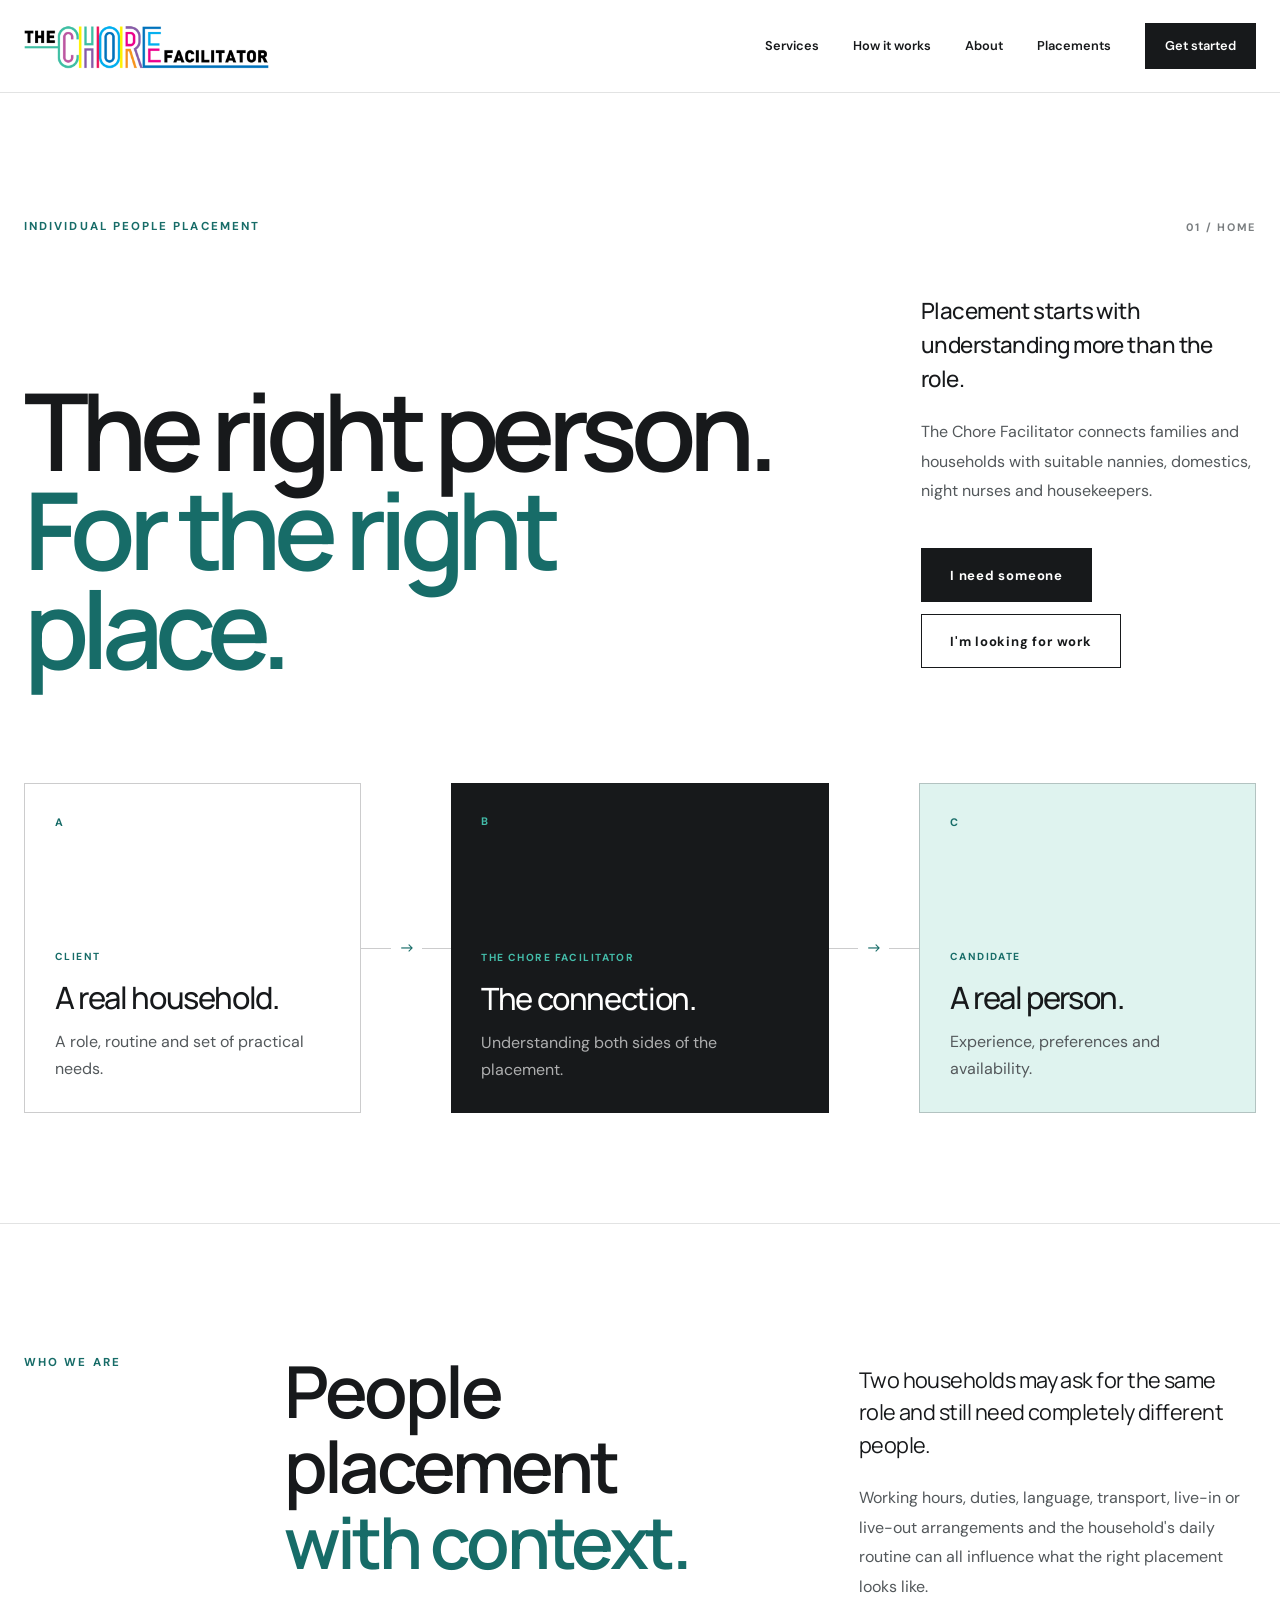
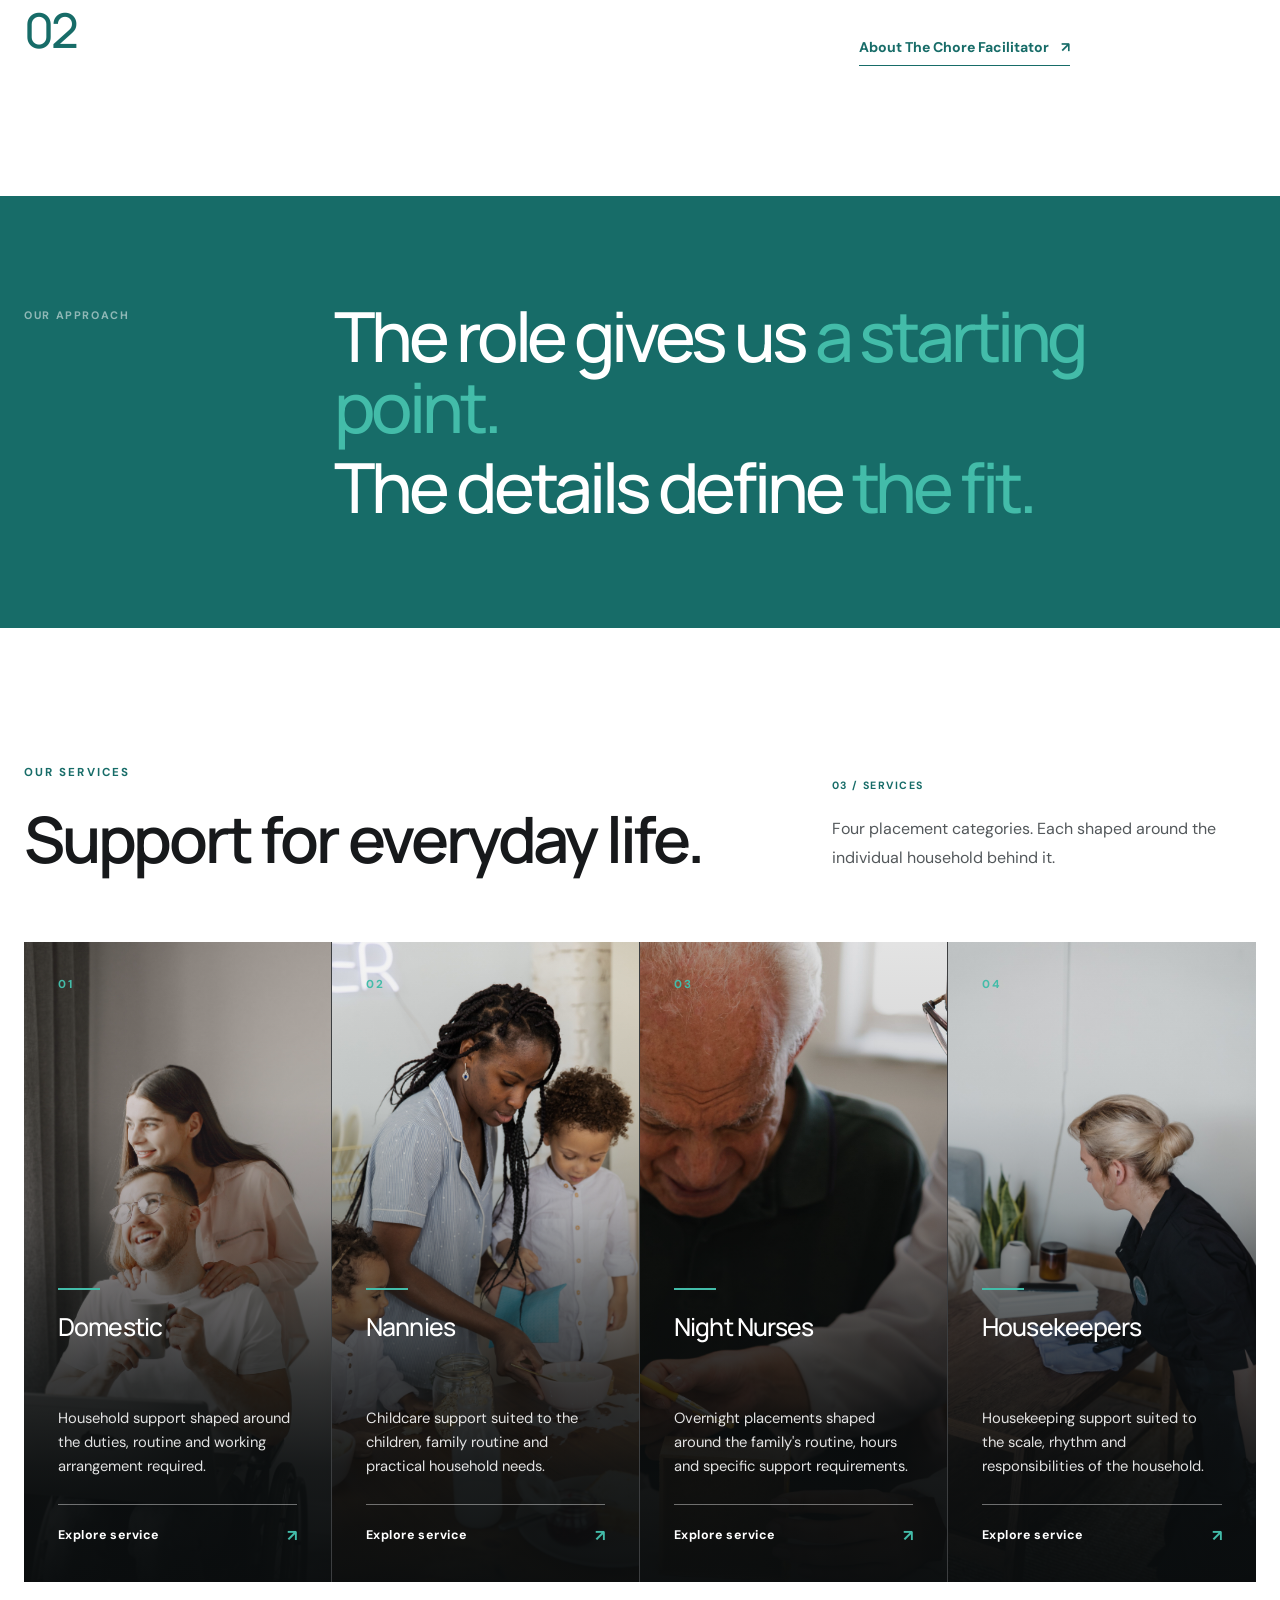
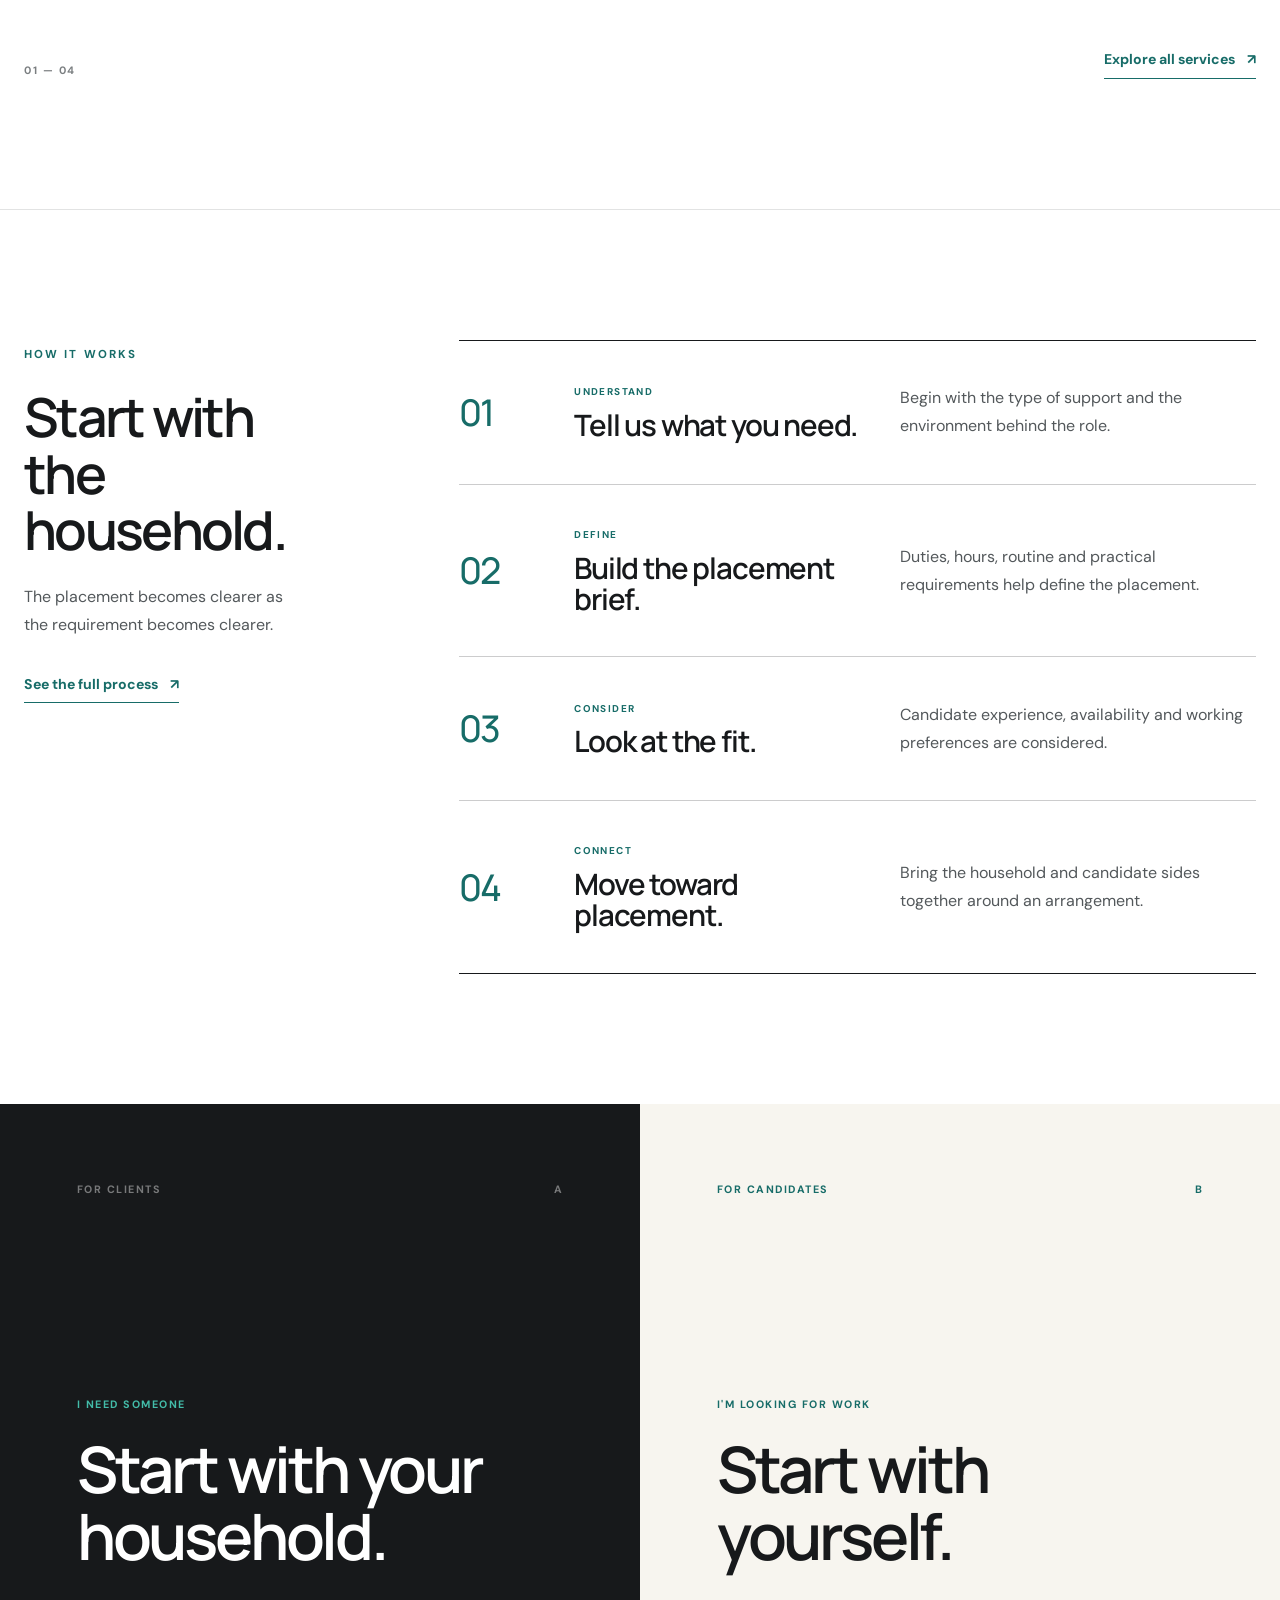
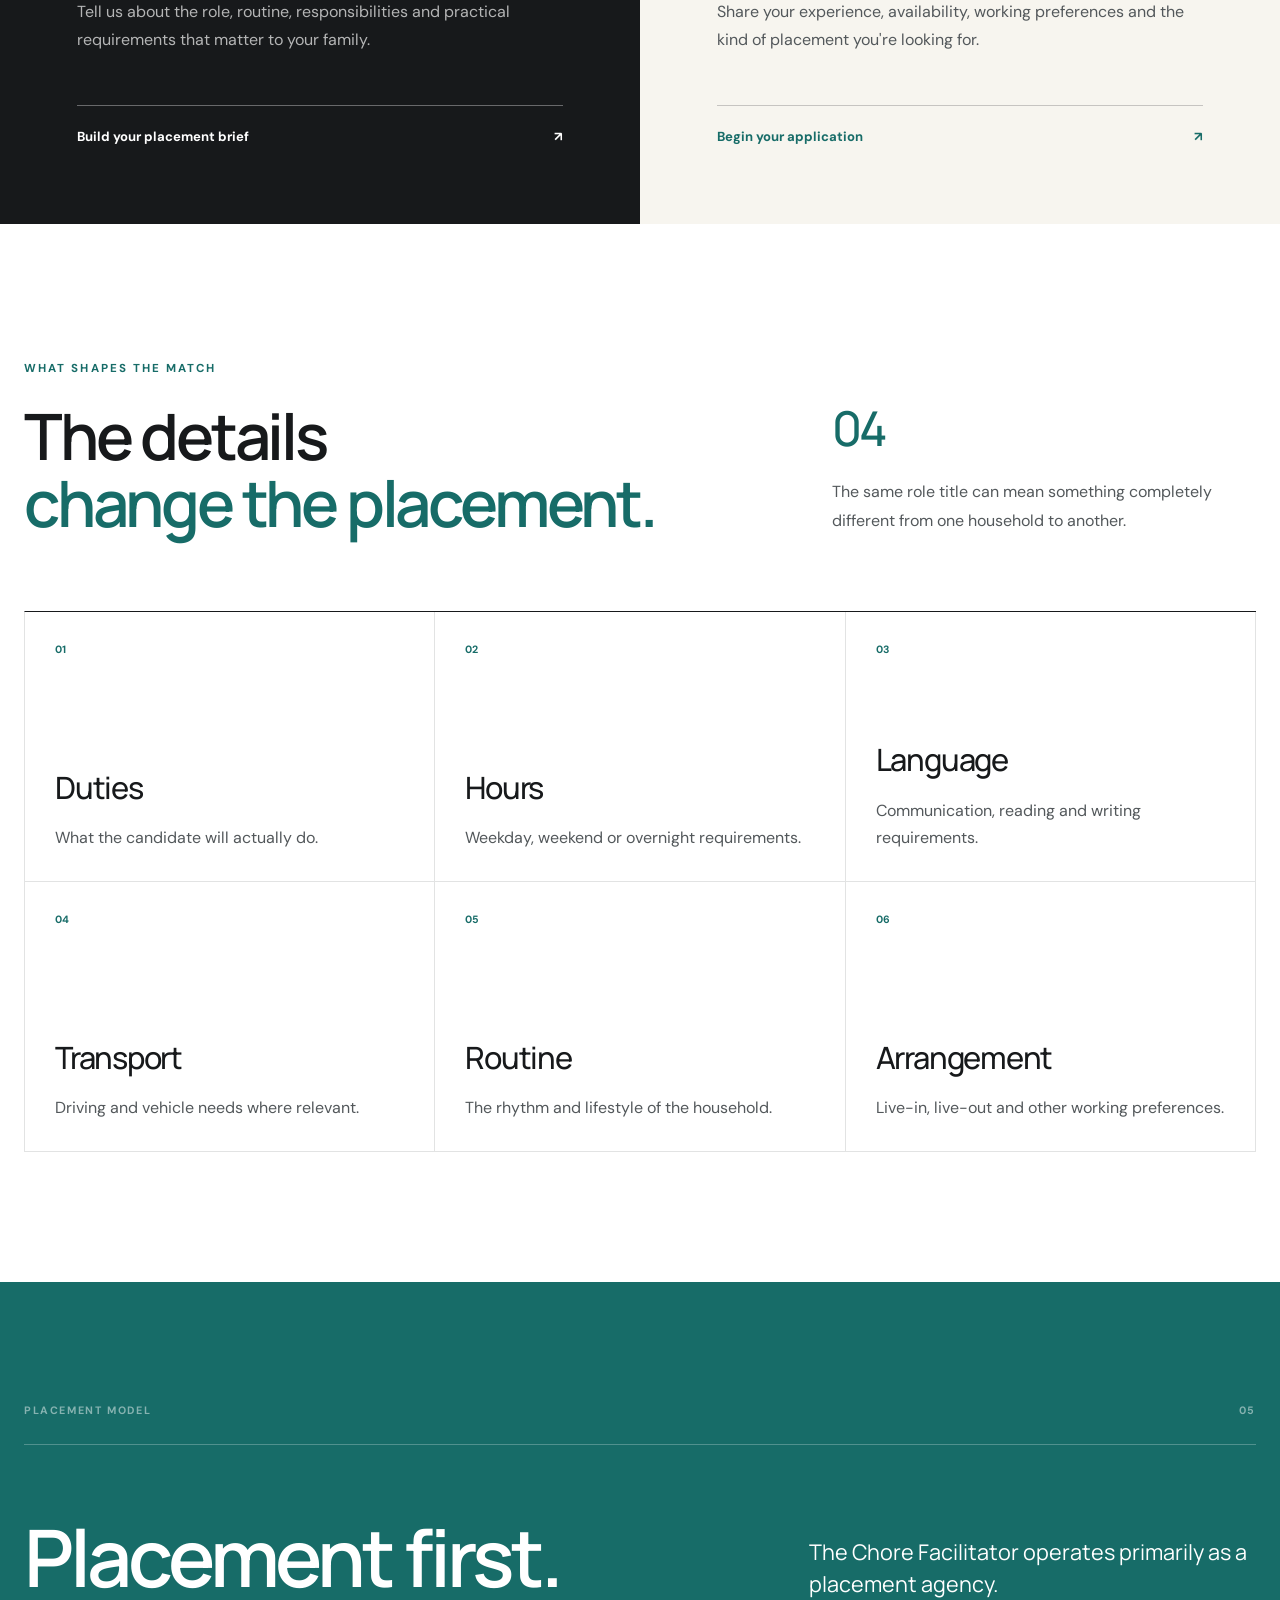
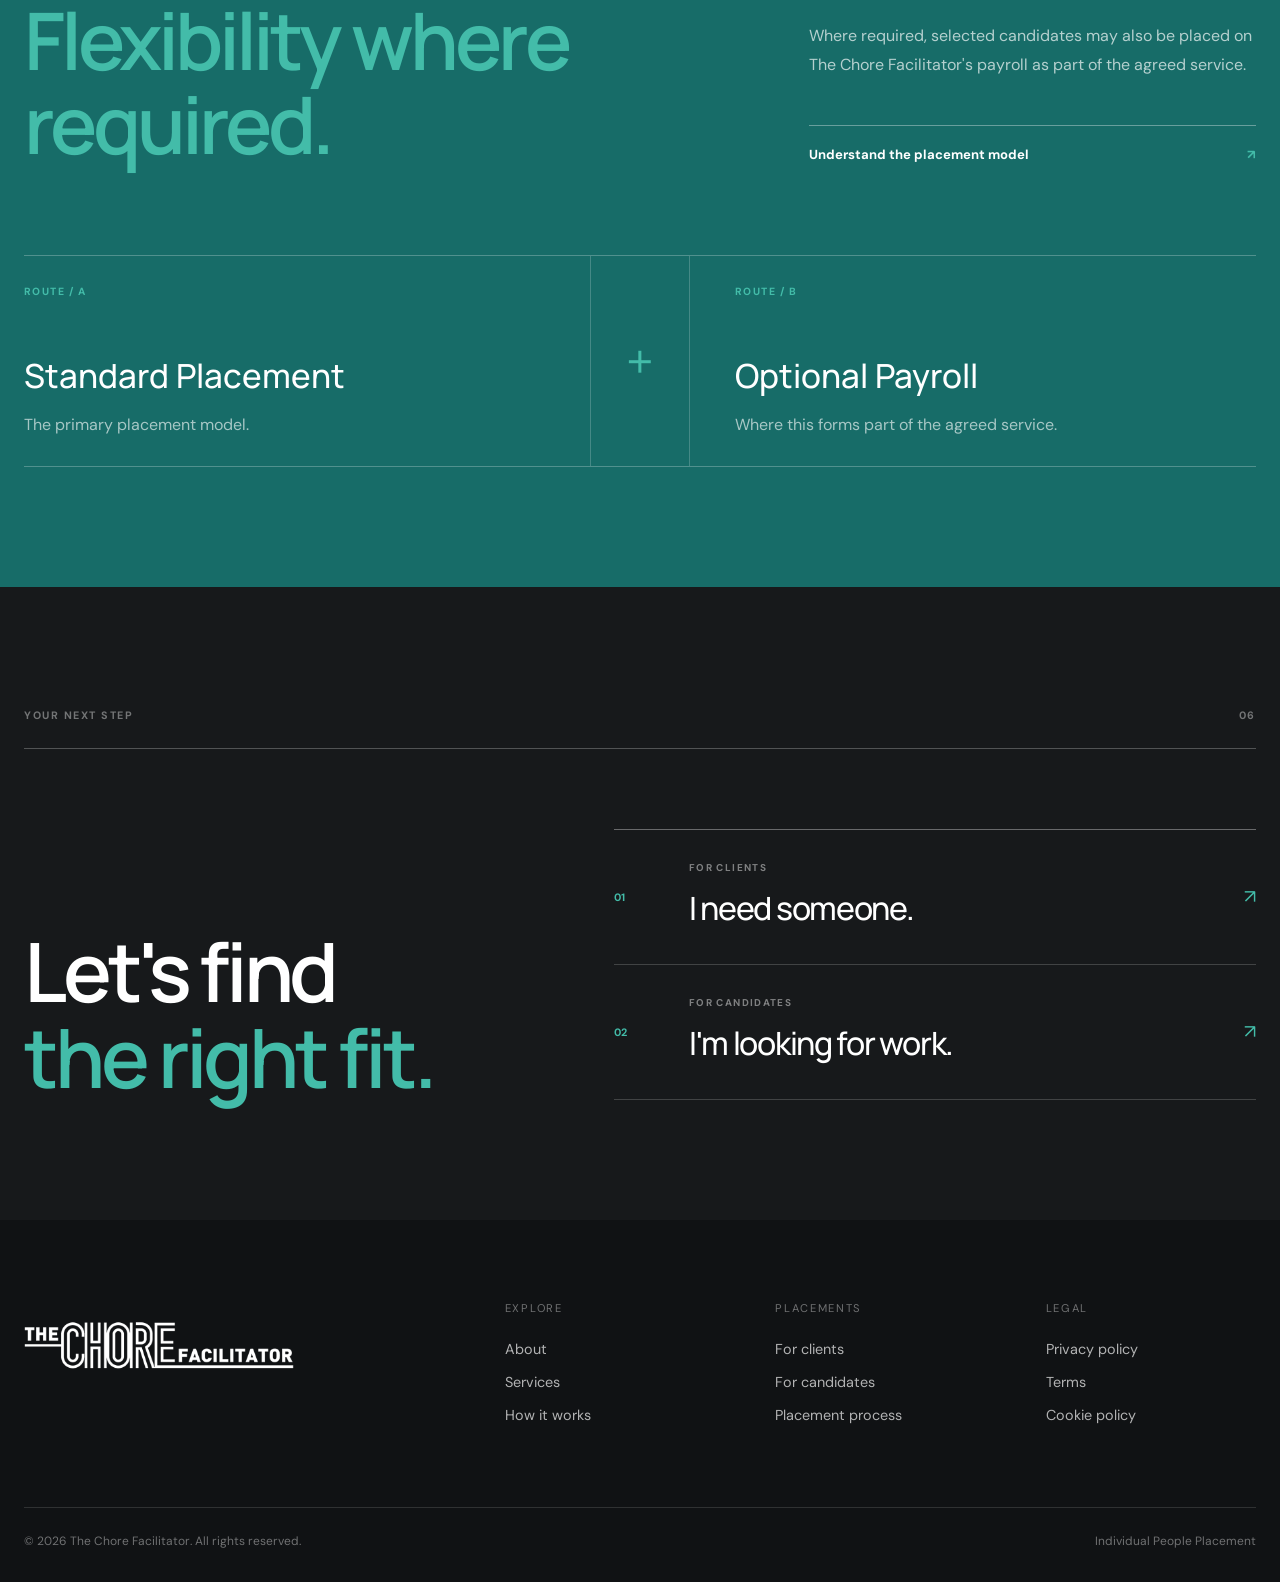
==== index.html @ bb9a898b "Checkpoint: The Chore Facilitator first design draft" ====
<!DOCTYPE html>
<html lang="en">

<head>

    <meta charset="UTF-8">

    <meta
        name="viewport"
        content="width=device-width, initial-scale=1.0"
    >

    <meta
        name="description"
        content="The Chore Facilitator connects families and households with suitable nannies, domestics, night nurses and housekeepers."
    >

    <meta
        name="theme-color"
        content="#ffffff"
    >

    <title> The Chore Facilitator | Individual People Placement </title>


    <!-- GLOBAL WEBSITE CSS -->
    <link
        rel="stylesheet"
        href="style.css"
    >


    <!-- HOMEPAGE CSS -->
    <link
        rel="stylesheet"
        href="index.css"
    >

</head>


<body class="index-page">


    <!-- =========================================================
         ACCESSIBILITY
    ========================================================== -->

    <a
        href="#main-content"
        class="skip-link"
    >
        Skip to main content
    </a>



    <!-- =========================================================
         HEADER
    ========================================================== -->

    <header class="site-header">

        <div class="container nav-wrap">


            <a
                href="index.html"
                class="brand"
                aria-label="The Chore Facilitator home"
            >

                <img
                    src="images/chore-logo.png"
                    alt="The Chore Facilitator"
                >

            </a>



            <button
                class="menu-toggle"
                id="menuToggle"
                aria-label="Open navigation"
                aria-expanded="false"
                aria-controls="mainNav"
            >

                <span></span>
                <span></span>

            </button>



            <nav
                class="main-nav"
                id="mainNav"
                aria-label="Main navigation"
            >

                <a href="services.html">
                    Services
                </a>

                <a href="how-it-works.html">
                    How it works
                </a>

                <a href="about.html">
                    About
                </a>

                <a href="placements.html">
                    Placements
                </a>

                <a
                    href="contact.html"
                    class="nav-cta"
                >
                    Get started
                </a>

            </nav>


        </div>

    </header>



    <!-- =========================================================
         MAIN
    ========================================================== -->

    <main id="main-content">



        <!-- =====================================================
             HERO
        ====================================================== -->

        <section class="home-hero">

            <div class="container">


                <!-- META -->

                <div class="home-hero-meta">

                    <span class="section-label">
                        INDIVIDUAL PEOPLE PLACEMENT
                    </span>

                    <span class="home-hero-index">
                        01 / HOME
                    </span>

                </div>



                <!-- MAIN HERO -->

                <div class="home-hero-grid">


                    <div class="home-hero-heading">

                        <h1>

                            The right person.

                            <span>
                                For the right place.
                            </span>

                        </h1>

                    </div>



                    <div class="home-hero-copy">

                        <p class="home-hero-lead">

                            Placement starts with understanding
                            more than the role.

                        </p>


                        <p>

                            The Chore Facilitator connects families
                            and households with suitable nannies,
                            domestics, night nurses and housekeepers.

                        </p>



                        <div class="home-hero-actions">


                            <a
                                href="for-clients.html"
                                class="btn btn-primary"
                            >
                                I need someone
                            </a>


                            <a
                                href="apply.html"
                                class="btn btn-secondary"
                            >
                                I'm looking for work
                            </a>


                        </div>


                    </div>


                </div>



                <!-- =================================================
                     HERO PLACEMENT MAP
                ================================================== -->

                <div class="home-model">


                    <!-- CLIENT -->

                    <div class="home-model-side">

                        <span class="home-model-letter">
                            A
                        </span>


                        <div>

                            <span class="home-model-label">
                                CLIENT
                            </span>

                            <strong>
                                A real household.
                            </strong>

                            <p>
                                A role, routine and set of practical needs.
                            </p>

                        </div>

                    </div>



                    <!-- CONNECTOR -->

                    <div
                        class="home-model-connector"
                        aria-hidden="true"
                    >

                        <span></span>

                        <strong>
                            →
                        </strong>

                        <span></span>

                    </div>



                    <!-- CHORE -->

                    <div class="home-model-center">

                        <span class="home-model-letter">
                            B
                        </span>


                        <div>

                            <span class="home-model-label">
                                THE CHORE FACILITATOR
                            </span>

                            <strong>
                                The connection.
                            </strong>

                            <p>
                                Understanding both sides of the placement.
                            </p>

                        </div>

                    </div>



                    <!-- CONNECTOR -->

                    <div
                        class="home-model-connector"
                        aria-hidden="true"
                    >

                        <span></span>

                        <strong>
                            →
                        </strong>

                        <span></span>

                    </div>



                    <!-- CANDIDATE -->

                    <div class="home-model-side home-model-candidate">

                        <span class="home-model-letter">
                            C
                        </span>


                        <div>

                            <span class="home-model-label">
                                CANDIDATE
                            </span>

                            <strong>
                                A real person.
                            </strong>

                            <p>
                                Experience, preferences and availability.
                            </p>

                        </div>

                    </div>


                </div>


            </div>

        </section>



        <!-- =====================================================
             INTRO
        ====================================================== -->

        <section class="home-intro">

            <div class="container home-intro-grid">


                <div class="home-intro-label">

                    <span class="section-label">
                        WHO WE ARE
                    </span>

                    <span class="home-section-number">
                        02
                    </span>

                </div>



                <div class="home-intro-heading">

                    <h2>

                        People placement

                        <span>
                            with context.
                        </span>

                    </h2>

                </div>



                <div class="home-intro-copy">

                    <p class="home-intro-lead">

                        Two households may ask for the same role
                        and still need completely different people.

                    </p>


                    <p>

                        Working hours, duties, language, transport,
                        live-in or live-out arrangements and the
                        household's daily routine can all influence
                        what the right placement looks like.

                    </p>


                    <a
                        href="about.html"
                        class="text-link"
                    >

                        About The Chore Facilitator

                        <span>↗</span>

                    </a>

                </div>


            </div>

        </section>



        <!-- =====================================================
             EDITORIAL STATEMENT
        ====================================================== -->

        <section class="home-statement">

            <div class="container home-statement-grid">


                <div>

                    <span>
                        OUR APPROACH
                    </span>

                </div>



                <div>

                    <p>

                        The role gives us

                        <span>
                            a starting point.
                        </span>

                    </p>


                    <p>

                        The details define

                        <span>
                            the fit.
                        </span>

                    </p>

                </div>


            </div>

        </section>



        <!-- =====================================================
             SERVICES
        ====================================================== -->

        <section class="home-services">

            <div class="container">


                <div class="home-section-head">


                    <div>

                        <span class="section-label">
                            OUR SERVICES
                        </span>


                        <h2>
                            Support for everyday life.
                        </h2>

                    </div>



                    <div class="home-section-head-copy">

                        <span>
                            03 / SERVICES
                        </span>


                        <p>

                            Four placement categories.
                            Each shaped around the individual
                            household behind it.

                        </p>

                    </div>


                </div>



                <!-- =================================================
                     SERVICE GRID
                ================================================== -->

                <div class="image-service-grid">



                    <!-- =============================================
                         DOMESTIC
                    ============================================== -->

                    <article class="image-service-card">


                        <img
                            src="images/domestic-support.jpg"
                            alt="Domestic placement"
                            loading="lazy"
                        >


                        <div class="image-service-overlay"></div>



                        <div class="image-service-content">


                            <span class="image-service-number">
                                01
                            </span>



                            <div class="image-service-bottom">


                                <h3>
                                    Domestic
                                </h3>


                                <p>

                                    Household support shaped around
                                    the duties, routine and working
                                    arrangement required.

                                </p>


                                <a href="services.html#domestic">

                                    Explore service

                                    <span>↗</span>

                                </a>


                            </div>


                        </div>


                    </article>



                    <!-- =============================================
                         NANNIES
                    ============================================== -->

                    <article class="image-service-card">


                        <img
                            src="images/pexels-ekaterina-bolovtsova-4867905.jpg"
                            alt="Nanny placement"
                            loading="lazy"
                        >


                        <div class="image-service-overlay"></div>



                        <div class="image-service-content">


                            <span class="image-service-number">
                                02
                            </span>



                            <div class="image-service-bottom">


                                <h3>
                                    Nannies
                                </h3>


                                <p>

                                    Childcare support suited to the
                                    children, family routine and
                                    practical household needs.

                                </p>


                                <a href="services.html#nannies">

                                    Explore service

                                    <span>↗</span>

                                </a>


                            </div>


                        </div>


                    </article>



                    <!-- =============================================
                         NIGHT NURSES
                    ============================================== -->

                    <article class="image-service-card">


                        <!--
                            TEMPORARY IMAGE.
                            Replace during final imagery pass.
                        -->

                        <img
                            src="images/caregivers.jpg"
                            alt="Temporary imagery for night nurse placement"
                            loading="lazy"
                        >


                        <div class="image-service-overlay"></div>



                        <div class="image-service-content">


                            <span class="image-service-number">
                                03
                            </span>



                            <div class="image-service-bottom">


                                <h3>
                                    Night Nurses
                                </h3>


                                <p>

                                    Overnight placements shaped around
                                    the family's routine, hours and
                                    specific support requirements.

                                </p>


                                <a href="services.html#night-nurses">

                                    Explore service

                                    <span>↗</span>

                                </a>


                            </div>


                        </div>


                    </article>



                    <!-- =============================================
                         HOUSEKEEPERS
                    ============================================== -->

                    <article class="image-service-card">


                        <img
                            src="images/housekeeping.jpg"
                            alt="Housekeeper placement"
                            loading="lazy"
                        >


                        <div class="image-service-overlay"></div>



                        <div class="image-service-content">


                            <span class="image-service-number">
                                04
                            </span>



                            <div class="image-service-bottom">


                                <h3>
                                    Housekeepers
                                </h3>


                                <p>

                                    Housekeeping support suited to
                                    the scale, rhythm and responsibilities
                                    of the household.

                                </p>


                                <a href="services.html#housekeepers">

                                    Explore service

                                    <span>↗</span>

                                </a>


                            </div>


                        </div>


                    </article>


                </div>



                <div class="home-services-footer">

                    <span>
                        01 — 04
                    </span>


                    <a
                        href="services.html"
                        class="text-link"
                    >

                        Explore all services

                        <span>↗</span>

                    </a>

                </div>


            </div>

        </section>



        <!-- =====================================================
             HOW IT WORKS
        ====================================================== -->

        <section class="home-process">

            <div class="container home-process-layout">


                <!-- LEFT RAIL -->

                <aside class="home-process-rail">


                    <span class="section-label">
                        HOW IT WORKS
                    </span>


                    <h2>
                        Start with the household.
                    </h2>


                    <p>

                        The placement becomes clearer
                        as the requirement becomes clearer.

                    </p>


                    <a
                        href="how-it-works.html"
                        class="text-link"
                    >

                        See the full process

                        <span>↗</span>

                    </a>


                </aside>



                <!-- STEPS -->

                <div class="home-process-list">


                    <!-- 01 -->

                    <article class="home-process-row">

                        <span class="home-process-number">
                            01
                        </span>


                        <div>

                            <span class="home-process-kicker">
                                UNDERSTAND
                            </span>


                            <h3>
                                Tell us what you need.
                            </h3>

                        </div>


                        <p>

                            Begin with the type of support
                            and the environment behind the role.

                        </p>

                    </article>



                    <!-- 02 -->

                    <article class="home-process-row">

                        <span class="home-process-number">
                            02
                        </span>


                        <div>

                            <span class="home-process-kicker">
                                DEFINE
                            </span>


                            <h3>
                                Build the placement brief.
                            </h3>

                        </div>


                        <p>

                            Duties, hours, routine and practical
                            requirements help define the placement.

                        </p>

                    </article>



                    <!-- 03 -->

                    <article class="home-process-row">

                        <span class="home-process-number">
                            03
                        </span>


                        <div>

                            <span class="home-process-kicker">
                                CONSIDER
                            </span>


                            <h3>
                                Look at the fit.
                            </h3>

                        </div>


                        <p>

                            Candidate experience, availability
                            and working preferences are considered.

                        </p>

                    </article>



                    <!-- 04 -->

                    <article class="home-process-row home-process-row-final">

                        <span class="home-process-number">
                            04
                        </span>


                        <div>

                            <span class="home-process-kicker">
                                CONNECT
                            </span>


                            <h3>
                                Move toward placement.
                            </h3>

                        </div>


                        <p>

                            Bring the household and candidate
                            sides together around an arrangement.

                        </p>

                    </article>


                </div>


            </div>

        </section>



        <!-- =====================================================
             CLIENT / CANDIDATE
        ====================================================== -->

        <section class="home-pathways">


            <!-- CLIENT -->

            <article class="home-pathway home-pathway-client">


                <div class="home-pathway-top">

                    <span>
                        FOR CLIENTS
                    </span>

                    <span>
                        A
                    </span>

                </div>



                <div class="home-pathway-content">

                    <p class="home-pathway-kicker">
                        I NEED SOMEONE
                    </p>


                    <h2>
                        Start with your household.
                    </h2>


                    <p>

                        Tell us about the role, routine,
                        responsibilities and practical requirements
                        that matter to your family.

                    </p>


                    <a href="for-clients.html">

                        Build your placement brief

                        <span>↗</span>

                    </a>

                </div>


            </article>



            <!-- CANDIDATE -->

            <article class="home-pathway home-pathway-candidate">


                <div class="home-pathway-top">

                    <span>
                        FOR CANDIDATES
                    </span>

                    <span>
                        B
                    </span>

                </div>



                <div class="home-pathway-content">

                    <p class="home-pathway-kicker">
                        I'M LOOKING FOR WORK
                    </p>


                    <h2>
                        Start with yourself.
                    </h2>


                    <p>

                        Share your experience, availability,
                        working preferences and the kind of
                        placement you're looking for.

                    </p>


                    <a href="apply.html">

                        Begin your application

                        <span>↗</span>

                    </a>

                </div>


            </article>


        </section>



        <!-- =====================================================
             MATCHING FACTORS
        ====================================================== -->

        <section class="home-factors">

            <div class="container">


                <div class="home-factors-head">


                    <div>

                        <span class="section-label">
                            WHAT SHAPES THE MATCH
                        </span>


                        <h2>

                            The details

                            <span>
                                change the placement.
                            </span>

                        </h2>

                    </div>



                    <div>

                        <span class="home-section-number">
                            04
                        </span>


                        <p>

                            The same role title can mean
                            something completely different
                            from one household to another.

                        </p>

                    </div>


                </div>



                <div class="home-factor-grid">


                    <article>

                        <span>
                            01
                        </span>

                        <strong>
                            Duties
                        </strong>

                        <p>
                            What the candidate will actually do.
                        </p>

                    </article>



                    <article>

                        <span>
                            02
                        </span>

                        <strong>
                            Hours
                        </strong>

                        <p>
                            Weekday, weekend or overnight requirements.
                        </p>

                    </article>



                    <article>

                        <span>
                            03
                        </span>

                        <strong>
                            Language
                        </strong>

                        <p>
                            Communication, reading and writing requirements.
                        </p>

                    </article>



                    <article>

                        <span>
                            04
                        </span>

                        <strong>
                            Transport
                        </strong>

                        <p>
                            Driving and vehicle needs where relevant.
                        </p>

                    </article>



                    <article>

                        <span>
                            05
                        </span>

                        <strong>
                            Routine
                        </strong>

                        <p>
                            The rhythm and lifestyle of the household.
                        </p>

                    </article>



                    <article>

                        <span>
                            06
                        </span>

                        <strong>
                            Arrangement
                        </strong>

                        <p>
                            Live-in, live-out and other working preferences.
                        </p>

                    </article>


                </div>


            </div>

        </section>



        <!-- =====================================================
             PLACEMENT MODEL
        ====================================================== -->

        <section class="home-placement">

            <div class="container">


                <div class="home-placement-top">

                    <span>
                        PLACEMENT MODEL
                    </span>

                    <span>
                        05
                    </span>

                </div>



                <div class="home-placement-grid">


                    <div class="home-placement-heading">

                        <h2>

                            Placement first.

                            <span>
                                Flexibility where required.
                            </span>

                        </h2>

                    </div>



                    <div class="home-placement-copy">

                        <p class="home-placement-lead">

                            The Chore Facilitator operates
                            primarily as a placement agency.

                        </p>


                        <p>

                            Where required, selected candidates
                            may also be placed on The Chore
                            Facilitator's payroll as part of
                            the agreed service.

                        </p>


                        <a
                            href="placements.html"
                            class="home-placement-link"
                        >

                            Understand the placement model

                            <span>↗</span>

                        </a>

                    </div>


                </div>



                <!-- ROUTES -->

                <div class="home-placement-routes">


                    <div>

                        <span>
                            ROUTE / A
                        </span>

                        <strong>
                            Standard Placement
                        </strong>

                        <p>
                            The primary placement model.
                        </p>

                    </div>



                    <div class="home-placement-route-plus">

                        <span>
                            +
                        </span>

                    </div>



                    <div>

                        <span>
                            ROUTE / B
                        </span>

                        <strong>
                            Optional Payroll
                        </strong>

                        <p>
                            Where this forms part of the agreed service.
                        </p>

                    </div>


                </div>


            </div>

        </section>



        <!-- =====================================================
             FINAL CTA
        ====================================================== -->

        <section class="home-close">

            <div class="container">


                <div class="home-close-meta">

                    <span>
                        YOUR NEXT STEP
                    </span>

                    <span>
                        06
                    </span>

                </div>



                <div class="home-close-grid">


                    <div>

                        <h2>

                            Let's find

                            <span>
                                the right fit.
                            </span>

                        </h2>

                    </div>



                    <div class="home-close-actions">


                        <a
                            href="for-clients.html"
                            class="home-close-link"
                        >

                            <span class="home-close-number">
                                01
                            </span>


                            <div>

                                <small>
                                    FOR CLIENTS
                                </small>

                                <strong>
                                    I need someone.
                                </strong>

                            </div>


                            <span class="home-close-arrow">
                                ↗
                            </span>

                        </a>



                        <a
                            href="apply.html"
                            class="home-close-link"
                        >

                            <span class="home-close-number">
                                02
                            </span>


                            <div>

                                <small>
                                    FOR CANDIDATES
                                </small>

                                <strong>
                                    I'm looking for work.
                                </strong>

                            </div>


                            <span class="home-close-arrow">
                                ↗
                            </span>

                        </a>


                    </div>


                </div>


            </div>

        </section>


    </main>



    <!-- =========================================================
         FOOTER
    ========================================================== -->

    <footer class="footer">


        <div class="container footer-grid">


            <div class="footer-brand">

                <a
                    href="index.html"
                    aria-label="The Chore Facilitator home"
                >

                    <img
                        src="images/chore-logo.png"
                        alt="The Chore Facilitator"
                    >

                </a>

            </div>



            <div>

                <p class="footer-label">
                    Explore
                </p>

                <a href="about.html">
                    About
                </a>

                <a href="services.html">
                    Services
                </a>

                <a href="how-it-works.html">
                    How it works
                </a>

            </div>



            <div>

                <p class="footer-label">
                    Placements
                </p>

                <a href="for-clients.html">
                    For clients
                </a>

                <a href="apply.html">
                    For candidates
                </a>

                <a href="placements.html">
                    Placement process
                </a>

            </div>



            <div>

                <p class="footer-label">
                    Legal
                </p>

                <a href="privacy.html">
                    Privacy policy
                </a>

                <a href="terms.html">
                    Terms
                </a>

                <a href="cookies.html">
                    Cookie policy
                </a>

            </div>


        </div>



        <div class="container footer-bottom">

            <p>

                ©
                <span id="year"></span>
                The Chore Facilitator.
                All rights reserved.

            </p>


            <p>
                Individual People Placement
            </p>

        </div>


    </footer>



    <script src="script.js"></script>


</body>

</html>
---- style.css ----
/* ================================================================

   THE CHORE FACILITATOR

   WEBSITE DESIGN SYSTEM

   ALTO STUDIO

================================================================ */

/* ================================================================

   FONTS

================================================================ */

@import url('https://fonts.googleapis.com/css2?family=DM+Sans:wght@400;500;600;700&family=Manrope:wght@400;500;600;700&display=swap');

/* ================================================================

   ROOT

================================================================ */

:root {

    --white: #ffffff;

    --warm-white: #f7f5ef;

    --charcoal: #17191b;

    --charcoal-soft: #25282a;

    --body: #53585b;

    --body-light: #7a7e80;

    --teal: #43bca9;

    --teal-light: #dff3ef;

    --deep-teal: #176c68;

    --deep-teal-dark: #10504d;

    --muted-blue: #25749a;

    --line: rgba(23, 25, 27, 0.12);

    --line-strong: rgba(23, 25, 27, 0.22);

    --container: 1280px;

    --section-space: 120px;

    --transition: 220ms ease;

    --shadow:

        0 20px 60px rgba(20, 27, 28, 0.08);

}

/* ================================================================

   RESET

================================================================ */

*,

*::before,

*::after {

    margin: 0;

    padding: 0;

    box-sizing: border-box;

}

html {

    scroll-behavior: smooth;

    scroll-padding-top: 100px;

}

body {

    min-height: 100vh;

    overflow-x: hidden;

    font-family: "DM Sans", sans-serif;

    background: var(--white);

    color: var(--charcoal);

    line-height: 1.6;

    -webkit-font-smoothing: antialiased;

    -moz-osx-font-smoothing: grayscale;

}

img {

    display: block;

    max-width: 100%;

}

a {

    color: inherit;

    text-decoration: none;

}

button,

input,

textarea,

select {

    font: inherit;

}

button {

    color: inherit;

}

::selection {

    background: var(--teal);

    color: var(--charcoal);

}

/* ================================================================

   ACCESSIBILITY

================================================================ */

:focus-visible {

    outline: 3px solid var(--teal);

    outline-offset: 4px;

}

.skip-link {

    position: absolute;

    top: -100px;

    left: 20px;

    z-index: 10000;

    padding: 12px 18px;

    background: var(--charcoal);

    color: var(--white);

    transition: top var(--transition);

}

.skip-link:focus {

    top: 20px;

}

/* ================================================================

   GLOBAL

================================================================ */

.container {

    width: min(

        calc(100% - 48px),

        var(--container)

    );

    margin-inline: auto;

}

.section {

    padding: var(--section-space) 0;

}

.section-label,

.eyebrow {

    display: inline-block;

    font-size: 0.72rem;

    font-weight: 700;

    letter-spacing: 0.18em;

    text-transform: uppercase;

    color: var(--deep-teal);

}

.section-label.light {

    color: rgba(255, 255, 255, 0.68);

}

h1,

h2,

h3,

h4 {

    font-family: "Manrope", sans-serif;

    font-weight: 600;

    line-height: 1.05;

}

h2 {

    font-size: clamp(

        2.6rem,

        5vw,

        5rem

    );

    letter-spacing: -0.05em;

}

p {

    color: var(--body);

}

/* ================================================================

   BUTTONS

================================================================ */

.btn {

    display: inline-flex;

    align-items: center;

    justify-content: center;

    min-height: 54px;

    padding: 0 28px;

    border: 1px solid transparent;

    background: transparent;

    font-size: 0.82rem;

    font-weight: 700;

    letter-spacing: 0.06em;

    cursor: pointer;

    transition:

        transform var(--transition),

        background var(--transition),

        color var(--transition),

        border-color var(--transition);

}

.btn:hover {

    transform: translateY(-2px);

}

.btn-primary {

    background: var(--charcoal);

    color: var(--white);

}

.btn-primary:hover {

    background: var(--deep-teal);

}

.btn-secondary {

    border-color: var(--charcoal);

    background: var(--white);

    color: var(--charcoal);

}

.btn-secondary:hover {

    background: var(--charcoal);

    color: var(--white);

}

.btn-light {

    background: var(--white);

    color: var(--charcoal);

}

.btn-light:hover {

    background: var(--teal-light);

}

.btn-outline-light {

    border-color: rgba(255, 255, 255, 0.65);

    color: var(--white);

}

.btn-outline-light:hover {

    border-color: var(--white);

    background: var(--white);

    color: var(--deep-teal);

}

/* ================================================================

   TEXT LINKS

================================================================ */

.text-link {

    display: inline-flex;

    align-items: center;

    gap: 12px;

    margin-top: 34px;

    padding-bottom: 7px;

    border-bottom: 1px solid var(--deep-teal);

    color: var(--deep-teal);

    font-size: 0.88rem;

    font-weight: 700;

}

.text-link span {

    transition: transform var(--transition);

}

.text-link:hover span {

    transform: translate(3px, -3px);

}

/* ================================================================

   SECTION ACTION

================================================================ */

.section-action {

    display: flex;

    justify-content: flex-start;

    margin-top: 50px;

}

/* ================================================================

   HEADER

================================================================ */

.site-header {

    position: sticky;

    top: 0;

    z-index: 1000;

    background: rgba(255, 255, 255, 0.96);

    border-bottom: 1px solid var(--line);

    backdrop-filter: blur(18px);

    -webkit-backdrop-filter: blur(18px);

    transform: translateY(0);

    transition:

        transform 320ms ease,

        box-shadow 220ms ease,

        background 220ms ease;

    will-change: transform;

}

/* Header disappears while scrolling down */

.site-header.header-hidden {

    transform: translateY(-105%);

}

/* Small shadow once page is scrolling */

.site-header.header-scrolled {

    box-shadow:

        0 8px 30px rgba(23, 25, 27, 0.06);

}

.nav-wrap {

    height: 92px;

    display: flex;

    align-items: center;

    justify-content: space-between;

}

.brand {

    display: flex;

    align-items: center;

}

.brand img {

    width: 245px;

    height: auto;

}

.main-nav {

    display: flex;

    align-items: center;

    gap: 34px;

}

.main-nav > a {

    position: relative;

    font-size: 0.8rem;

    font-weight: 600;

    color: var(--charcoal);

}

.main-nav > a:not(.nav-cta)::after {

    content: "";

    position: absolute;

    left: 0;

    bottom: -7px;

    width: 100%;

    height: 2px;

    background: var(--teal);

    transform: scaleX(0);

    transform-origin: left;

    transition: transform var(--transition);

}

.main-nav > a:not(.nav-cta):hover::after,

.main-nav > a[aria-current="page"]:not(.nav-cta)::after {

    transform: scaleX(1);

}

.nav-cta {

    padding: 13px 20px;

    background: var(--charcoal);

    color: var(--white) !important;

}

.nav-cta:hover {

    background: var(--deep-teal);

}

.menu-toggle {

    display: none;

    border: 0;

    background: transparent;

}

/* ================================================================

   HOMEPAGE HERO

================================================================ */

.hero {

    position: relative;

    overflow: hidden;

    min-height: calc(100vh - 92px);

    display: flex;

    align-items: center;

    background: var(--white);

}

.hero-grid {

    display: grid;

    grid-template-columns:

        minmax(0, 1.18fr)

        minmax(320px, 0.82fr);

    gap: clamp(

        60px,

        8vw,

        120px

    );

    align-items: center;

    padding-block: 100px;

}

.eyebrow {

    margin-bottom: 28px;

}

.hero h1 {

    max-width: 850px;

    font-size: clamp(

        4rem,

        8vw,

        8.2rem

    );

    letter-spacing: -0.065em;

}

.hero h1 span {

    display: block;

    color: var(--deep-teal);

}

.hero-lead {

    max-width: 650px;

    margin-top: 38px;

    font-size: 1.15rem;

    line-height: 1.8;

}

.hero-actions {

    display: flex;

    gap: 12px;

    flex-wrap: wrap;

    margin-top: 44px;

}

/* ================================================================

   HERO CARD

================================================================ */

.hero-card {

    position: relative;

    overflow: hidden;

    padding: 48px;

    background: var(--charcoal);

    color: var(--white);

    box-shadow: var(--shadow);

}

.hero-card::after {

    content: "";

    position: absolute;

    width: 280px;

    height: 280px;

    right: -150px;

    bottom: -150px;

    border: 1px solid rgba(67, 188, 169, 0.25);

    border-radius: 50%;

}

.card-number {

    display: block;

    margin-bottom: 72px;

    color: rgba(255, 255, 255, 0.32);

    font-size: 0.75rem;

    letter-spacing: 0.12em;

}

.card-kicker {

    margin-bottom: 20px;

    color: var(--teal);

    font-size: 0.72rem;

    font-weight: 700;

    letter-spacing: 0.16em;

}

.hero-card h2 {

    max-width: 600px;

    font-size: clamp(

        2rem,

        3vw,

        3.3rem

    );

    letter-spacing: -0.045em;

}

.hero-card > p:last-of-type {

    max-width: 500px;

    margin-top: 26px;

    color: rgba(255, 255, 255, 0.68);

    line-height: 1.8;

}

/* ================================================================

   BRAND STRIPE

================================================================ */

.brand-stripe {

    position: relative;

    z-index: 2;

    height: 5px;

    margin-top: 50px;

    background:

        linear-gradient(

            90deg,

            var(--teal) 0%,

            var(--teal) 72%,

            var(--muted-blue) 72%,

            var(--muted-blue) 100%

        );

}

.brand-stripe span {

    display: none;

}

.hero-accent {

    display: none;

}

/* ================================================================

   INTERNAL PAGE HERO

================================================================ */

.page-hero {

    padding: 110px 0 100px;

    background: var(--white);

    border-bottom: 1px solid var(--line);

}

.page-hero-inner {

    max-width: 930px;

}

.page-hero .eyebrow {

    margin-bottom: 26px;

}

.page-hero h1 {

    font-size: clamp(

        4rem,

        7vw,

        7.3rem

    );

    letter-spacing: -0.06em;

}

.page-hero h1 span {

    color: var(--deep-teal);

}

.page-hero p {

    max-width: 700px;

    margin-top: 32px;

    font-size: 1.16rem;

    line-height: 1.85;

}

/* ================================================================

   BASIC INTERNAL CONTENT

================================================================ */

.page-section {

    padding: 100px 0;

    background: var(--white);

}

.page-content {

    max-width: 800px;

}

.page-content h2 {

    margin-bottom: 30px;

    font-size: clamp(

        2.2rem,

        4vw,

        4rem

    );

}

.page-content h3 {

    margin-top: 45px;

    margin-bottom: 16px;

    font-size: 1.5rem;

}

.page-content p {

    font-size: 1.05rem;

    line-height: 1.85;

}

.page-content p + p {

    margin-top: 22px;

}

/* ================================================================

   INTRO / ABOUT

================================================================ */

.intro {

    background: var(--white);

    border-bottom: 1px solid var(--line);

}

.intro-grid {

    display: grid;

    grid-template-columns:

        minmax(0, 1fr)

        minmax(0, 1fr);

    gap: 100px;

}

.intro h2 {

    margin-top: 24px;

}

.intro h2 em {

    color: var(--deep-teal);

    font-weight: 400;

    font-style: normal;

}

.intro-copy {

    padding-top: 50px;

}

.intro-copy p {

    max-width: 590px;

    font-size: 1.14rem;

    line-height: 1.85;

}

.intro-copy p + p {

    margin-top: 24px;

}

/* ================================================================

   SERVICES

================================================================ */

.services {

    background: var(--white);

}

.section-heading {

    display: flex;

    align-items: flex-end;

    justify-content: space-between;

    gap: 50px;

    margin-bottom: 64px;

}

.section-heading h2 {

    margin-top: 20px;

}

.section-heading > p {

    max-width: 390px;

    line-height: 1.8;

}

/* ================================================================

   STANDARD SERVICE CARDS

   Used on services.html

================================================================ */

.service-grid {

    display: grid;

    grid-template-columns:

        repeat(4, 1fr);

    border-top: 1px solid var(--line);

    border-left: 1px solid var(--line);

}

.service-card {

    position: relative;

    min-height: 420px;

    padding: 34px;

    background: var(--white);

    border-right: 1px solid var(--line);

    border-bottom: 1px solid var(--line);

    overflow: hidden;

    transition:

        transform var(--transition),

        box-shadow var(--transition);

}

.service-card::before {

    content: "";

    position: absolute;

    top: 0;

    left: 0;

    width: 100%;

    height: 4px;

    background: var(--teal);

    transform: scaleX(0);

    transform-origin: left;

    transition: transform 300ms ease;

}

.service-card:hover {

    transform: translateY(-4px);

    box-shadow:

        0 20px 50px

        rgba(23, 25, 27, 0.06);

}

.service-card:hover::before {

    transform: scaleX(1);

}

.service-number {

    color: var(--body-light);

    font-size: 0.7rem;

    letter-spacing: 0.12em;

}

.service-card h3 {

    margin-top: 110px;

    font-size: 1.55rem;

}

.service-card p {

    margin-top: 20px;

    line-height: 1.7;

}

.service-card a {

    position: absolute;

    left: 34px;

    bottom: 32px;

    display: flex;

    align-items: center;

    gap: 10px;

    color: var(--deep-teal);

    font-size: 0.8rem;

    font-weight: 700;

}

.service-card a span {

    transition: transform var(--transition);

}

.service-card a:hover span {

    transform: translate(3px, -3px);

}

/* ================================================================

   HOMEPAGE IMAGE SERVICE GRID

================================================================ */

.image-service-grid {

    display: grid;

    grid-template-columns:

        repeat(4, 1fr);

    width: 100%;

    background: var(--charcoal);

}

/* ================================================================

   IMAGE SERVICE CARD

================================================================ */

.image-service-card {

    position: relative;

    min-height: 620px;

    overflow: hidden;

    background: var(--charcoal);

    border-right:

        1px solid rgba(255, 255, 255, 0.16);

}

.image-service-card:last-child {

    border-right: 0;

}

/* ================================================================

   IMAGE SERVICE PHOTO

================================================================ */

.image-service-card > img {

    position: absolute;

    inset: 0;

    width: 100%;

    height: 100%;

    object-fit: cover;

    object-position: center;

    transition:

        transform 700ms cubic-bezier(.2, .7, .2, 1);

}

.image-service-card:hover > img {

    transform: scale(1.045);

}

/* ================================================================

   STRONGER IMAGE FADE

================================================================ */

.image-service-overlay {

    position: absolute;

    inset: 0;

    z-index: 1;

    background:

        linear-gradient(

            to bottom,

            rgba(10, 13, 14, 0.04) 0%,

            rgba(10, 13, 14, 0.10) 25%,

            rgba(10, 13, 14, 0.30) 42%,

            rgba(10, 13, 14, 0.58) 55%,

            rgba(10, 13, 14, 0.78) 68%,

            rgba(10, 13, 14, 0.92) 82%,

            rgba(10, 13, 14, 0.98) 100%

        );

    transition:

        background 400ms ease;

}

.image-service-card:hover

.image-service-overlay {

    background:

        linear-gradient(

            to bottom,

            rgba(10, 13, 14, 0.04) 0%,

            rgba(10, 13, 14, 0.12) 25%,

            rgba(10, 13, 14, 0.34) 42%,

            rgba(10, 13, 14, 0.64) 55%,

            rgba(10, 13, 14, 0.82) 68%,

            rgba(10, 13, 14, 0.95) 82%,

            rgba(10, 13, 14, 0.99) 100%

        );

}

/* ================================================================

   IMAGE SERVICE CONTENT

================================================================ */

.image-service-content {

    position: relative;

    z-index: 2;

    min-height: 620px;

    padding: 34px;

    display: flex;

    flex-direction: column;

    justify-content: space-between;

    color: var(--white);

}

/* ================================================================

   IMAGE SERVICE NUMBER

================================================================ */

.image-service-number {

    color: var(--teal);

    font-size: 0.72rem;

    font-weight: 700;

    letter-spacing: 0.16em;

}

/* ================================================================

   IMAGE SERVICE BOTTOM CONTENT

================================================================ */

.image-service-bottom {

    position: relative;

    padding-top: 26px;

    display: grid;

    grid-template-rows:

        82px

        108px

        auto;

    align-content: end;

}

.image-service-bottom::before {

    content: "";

    position: absolute;

    top: 0;

    left: 0;

    width: 42px;

    height: 2px;

    background: var(--teal);

    transition:

        width 350ms ease;

}

.image-service-card:hover

.image-service-bottom::before {

    width: 76px;

}

/* ================================================================

   IMAGE SERVICE TITLES

================================================================ */

.image-service-card h3 {

    width: 100%;

    max-width: 320px;

    margin: 0;

    align-self: start;

    color: var(--white);

    font-family: "Manrope", sans-serif;

    font-size: clamp(

        1.55rem,

        1.8vw,

        2.05rem

    );

    font-weight: 500;

    line-height: 1.08;

    letter-spacing: -0.035em;

}

/* ================================================================

   IMAGE SERVICE DESCRIPTION

================================================================ */

.image-service-card p {

    width: 100%;

    max-width: 320px;

    margin: 0;

    padding-top: 10px;

    align-self: start;

    color: rgba(255, 255, 255, 0.88);

    font-size: 0.92rem;

    line-height: 1.65;

}

/* ================================================================

   IMAGE SERVICE LINK

================================================================ */

.image-service-card a {

    display: flex;

    align-items: center;

    justify-content: space-between;

    gap: 20px;

    width: 100%;

    margin: 0;

    padding-top: 18px;

    border-top:

        1px solid rgba(255, 255, 255, 0.40);

    color: var(--white);

    font-size: 0.78rem;

    font-weight: 700;

    letter-spacing: 0.035em;

}

.image-service-card a span {

    color: var(--teal);

    font-size: 1rem;

    transition:

        transform var(--transition);

}

.image-service-card a:hover span {

    transform: translate(4px, -4px);

}

/* ================================================================

   PROCESS

================================================================ */

.process {

    background: var(--white);

}

.process-heading {

    max-width: 790px;

    margin-top: 24px;

    margin-bottom: 72px;

}

.process-grid {

    display: grid;

    grid-template-columns:

        repeat(4, 1fr);

    border-top:

        1px solid var(--charcoal);

}

.process-step {

    padding:

        36px 36px 0 0;

}

.process-step + .process-step {

    padding-left: 36px;

    border-left:

        1px solid var(--line);

}

.process-step > span {

    color: var(--deep-teal);

    font-size: 0.7rem;

    font-weight: 700;

    letter-spacing: 0.12em;

}

.process-step h3 {

    margin-top: 75px;

    font-size: 1.3rem;

}

.process-step p {

    margin-top: 18px;

    line-height: 1.7;

}

/* ================================================================

   PATHWAYS

================================================================ */

.pathways {

    display: grid;

    grid-template-columns:

        repeat(2, 1fr);

}

.pathway {

    position: relative;

    overflow: hidden;

    min-height: 650px;

    padding:

        clamp(

            50px,

            7vw,

            110px

        );

    display: flex;

    flex-direction: column;

    justify-content: flex-end;

}

/* CLIENT */

.pathway-client {

    background: var(--charcoal);

    color: var(--white);

}

.pathway-client::after {

    content: "";

    position: absolute;

    width: 380px;

    height: 380px;

    right: -190px;

    top: -190px;

    border:

        1px solid rgba(67, 188, 169, 0.22);

    border-radius: 50%;

}

/* CANDIDATE */

.pathway-candidate {

    background: var(--warm-white);

    color: var(--charcoal);

}

.pathway-tag {

    margin-bottom: auto;

    font-size: 0.7rem;

    font-weight: 700;

    letter-spacing: 0.16em;

}

.pathway-client .pathway-tag {

    color: var(--teal);

}

.pathway-candidate .pathway-tag {

    color: var(--deep-teal);

}

.pathway h2 {

    max-width: 620px;

    font-size: clamp(

        3rem,

        5vw,

        5.5rem

    );

}

.pathway-client h2 {

    color: var(--white);

}

.pathway-candidate h2 {

    color: var(--charcoal);

}

.pathway p {

    max-width: 530px;

    margin-top: 28px;

    line-height: 1.8;

}

.pathway-client p {

    color: rgba(255, 255, 255, 0.68);

}

.pathway-candidate p {

    color: var(--body);

}

.pathway-link {

    display: flex;

    align-items: center;

    justify-content: space-between;

    max-width: 530px;

    margin-top: 50px;

    padding-top: 22px;

    border-top:

        1px solid currentColor;

    font-weight: 600;

}

.pathway-client .pathway-link {

    color: var(--white);

}

.pathway-candidate .pathway-link {

    color: var(--deep-teal);

}

.pathway-link span {

    transition: transform var(--transition);

}

.pathway-link:hover span {

    transform: translate(4px, -4px);

}

/* ================================================================

   TRUST / APPROACH

================================================================ */

.trust {

    background: var(--white);

}

.trust-grid {

    display: grid;

    grid-template-columns:

        0.8fr 1.2fr;

    gap: 100px;

}

.trust-heading h2 {

    margin-top: 20px;

}

.trust-points > div {

    display: grid;

    grid-template-columns:

        70px 1fr;

    padding: 27px 0;

    border-bottom:

        1px solid var(--line);

}

.trust-points strong {

    color: var(--deep-teal);

    font-size: 0.72rem;

    letter-spacing: 0.1em;

}

.trust-points span {

    font-size: 1.1rem;

}

/* ================================================================

   PLACEMENT NOTE

================================================================ */

.placement-note {

    background: var(--white);

    border-top:

        1px solid var(--line);

}

.placement-note-grid {

    display: grid;

    grid-template-columns:

        1fr 1fr;

    gap: 100px;

}

.placement-note h2 {

    margin-top: 24px;

    max-width: 650px;

}

.placement-note-copy {

    padding-top: 50px;

}

.placement-note-copy p {

    max-width: 600px;

    font-size: 1.08rem;

    line-height: 1.85;

}

.placement-note-copy p + p {

    margin-top: 22px;

}

/* ================================================================

   CONTACT CTA

================================================================ */

.contact {

    position: relative;

    overflow: hidden;

    background: var(--deep-teal);

    color: var(--white);

    text-align: center;

}

.contact::before {

    content: "";

    position: absolute;

    width: 520px;

    height: 520px;

    left: -280px;

    top: -280px;

    border:

        1px solid rgba(255, 255, 255, 0.10);

    border-radius: 50%;

}

.contact::after {

    content: "";

    position: absolute;

    width: 420px;

    height: 420px;

    right: -180px;

    bottom: -220px;

    border:

        1px solid rgba(255, 255, 255, 0.12);

    border-radius: 50%;

}

.contact-inner {

    position: relative;

    z-index: 2;

}

.contact-inner h2 {

    margin-top: 24px;

    color: var(--white);

    font-size: clamp(

        3.4rem,

        7vw,

        7rem

    );

}

.contact-inner > p {

    max-width: 590px;

    margin: 30px auto 0;

    color: rgba(255, 255, 255, 0.72);

    font-size: 1.1rem;

    line-height: 1.8;

}

.contact-actions {

    display: flex;

    justify-content: center;

    gap: 14px;

    flex-wrap: wrap;

    margin-top: 44px;

}

/* ================================================================

   FORMS

================================================================ */

.form-section {

    background: var(--white);

}

.form-wrap {

    max-width: 900px;

    margin-inline: auto;

}

.form-heading {

    margin-bottom: 50px;

}

.form-heading h2 {

    margin-top: 20px;

}

.form-heading p {

    max-width: 650px;

    margin-top: 22px;

    line-height: 1.8;

}

.form-grid {

    display: grid;

    grid-template-columns:

        repeat(2, 1fr);

    gap: 24px;

}

.form-group {

    display: flex;

    flex-direction: column;

    gap: 8px;

}

.form-group.full {

    grid-column: 1 / -1;

}

.form-group label {

    font-size: 0.8rem;

    font-weight: 600;

    color: var(--charcoal);

}

.form-group input,

.form-group select,

.form-group textarea {

    width: 100%;

    padding: 16px 17px;

    border:

        1px solid var(--line);

    border-radius: 0;

    background: var(--white);

    color: var(--charcoal);

    transition:

        border-color var(--transition),

        box-shadow var(--transition);

}

.form-group input:focus,

.form-group select:focus,

.form-group textarea:focus {

    outline: 0;

    border-color: var(--deep-teal);

    box-shadow:

        0 0 0 3px

        rgba(23, 108, 104, 0.08);

}

.form-group textarea {

    min-height: 160px;

    resize: vertical;

}

.form-note {

    margin-top: 16px;

    font-size: 0.78rem;

    line-height: 1.7;

    color: var(--body-light);

}

/* ================================================================

   CHECKBOX

================================================================ */

.checkbox-row {

    display: flex;

    align-items: flex-start;

    gap: 12px;

}

.checkbox-row input {

    width: 18px;

    height: 18px;

    margin-top: 3px;

    accent-color: var(--deep-teal);

}

.checkbox-row label {

    font-size: 0.82rem;

    line-height: 1.65;

    color: var(--body);

}

.checkbox-row a {

    color: var(--deep-teal);

    text-decoration: underline;

}

/* ================================================================

   FOOTER

================================================================ */

.footer {

    padding: 80px 0 30px;

    background: #101214;

    color: var(--white);

}

.footer-grid {

    display: grid;

    grid-template-columns:

        2fr

        repeat(3, 1fr);

    gap: 60px;

}

.footer-brand img {

    width: 270px;

    filter:

        brightness(0)

        invert(1);

}

.footer-label {

    margin-bottom: 20px;

    color: rgba(255, 255, 255, 0.4);

    font-size: 0.7rem;

    letter-spacing: 0.15em;

    text-transform: uppercase;

}

.footer-grid a {

    display: block;

    margin-top: 10px;

    color: rgba(255, 255, 255, 0.68);

    font-size: 0.9rem;

    transition:

        color var(--transition);

}

.footer-grid a:hover {

    color: var(--teal);

}

.footer-bottom {

    display: flex;

    justify-content: space-between;

    gap: 20px;

    margin-top: 80px;

    padding-top: 24px;

    border-top:

        1px solid rgba(255, 255, 255, 0.13);

    color: rgba(255, 255, 255, 0.4);

    font-size: 0.75rem;

}

.footer-bottom p {

    color: inherit;

}

/* ================================================================

   COOKIE BANNER

================================================================ */

.cookie-banner {

    position: fixed;

    left: 24px;

    right: 24px;

    bottom: 24px;

    z-index: 5000;

    max-width: 760px;

    margin-inline: auto;

    padding: 22px;

    display: none;

    align-items: center;

    justify-content: space-between;

    gap: 24px;

    background: var(--charcoal);

    color: var(--white);

    box-shadow:

        0 20px 70px rgba(0, 0, 0, 0.25);

}

.cookie-banner.active {

    display: flex;

}

.cookie-banner p {

    color: rgba(255, 255, 255, 0.72);

    font-size: 0.82rem;

    line-height: 1.6;

}

.cookie-banner a {

    color: var(--teal);

    text-decoration: underline;

}

.cookie-actions {

    display: flex;

    gap: 8px;

    flex-shrink: 0;

}

.cookie-btn {

    min-height: 42px;

    padding: 0 16px;

    border:

        1px solid rgba(255, 255, 255, 0.2);

    background: transparent;

    color: var(--white);

    cursor: pointer;

}

.cookie-btn.primary {

    background: var(--teal);

    border-color: var(--teal);

    color: var(--charcoal);

}

/* ================================================================

   SCROLL REVEAL

================================================================ */

.reveal {

    opacity: 0;

    transform: translateY(24px);

    transition:

        opacity 600ms ease,

        transform 600ms ease;

}

.reveal.visible {

    opacity: 1;

    transform: translateY(0);

}

/* ================================================================

   TABLET

================================================================ */

@media (max-width: 1050px) {

    .hero-grid {

        grid-template-columns: 1fr;

        gap: 60px;

    }

    .hero-card {

        max-width: 700px;

    }

    .service-grid {

        grid-template-columns:

            repeat(2, 1fr);

    }

    .image-service-grid {

        grid-template-columns:

            repeat(2, 1fr);

    }

    .image-service-card,

    .image-service-content {

        min-height: 560px;

    }

    .process-grid {

        grid-template-columns:

            repeat(2, 1fr);

    }

    .pathways {

        grid-template-columns: 1fr;

    }

    .placement-note-grid {

        grid-template-columns: 1fr;

        gap: 50px;

    }

    .placement-note-copy {

        padding-top: 0;

    }

}

/* ================================================================

   ABOUT PAGE

================================================================ */

/* ================================================================

   ABOUT HERO

================================================================ */

.about-hero {

    padding:

        130px 0

        120px;

    background:

        var(--white);

    border-bottom:

        1px solid var(--line);

}

.about-hero-grid {

    display:

        grid;

    grid-template-columns:

        minmax(0, 1.45fr)

        minmax(300px, .55fr);

    gap:

        clamp(

            70px,

            10vw,

            150px

        );

    align-items:

        end;

}

.about-hero-main h1 {

    max-width:

        980px;

    margin-top:

        26px;

    font-size:

        clamp(

            4rem,

            8vw,

            8.4rem

        );

    line-height:

        .94;

    letter-spacing:

        -.07em;

}

.about-hero-main h1 span {

    display:

        block;

    color:

        var(--deep-teal);

}

.about-hero-aside {

    padding-bottom:

        12px;

}

.about-index {

    display:

        inline-block;

    color:

        var(--body-light);

    font-size:

        .7rem;

    font-weight:

        700;

    letter-spacing:

        .16em;

}

.about-hero-aside p {

    max-width:

        430px;

    margin-top:

        30px;

    font-size:

        1.02rem;

    line-height:

        1.8;

}

.about-hero-aside p + p {

    margin-top:

        20px;

}

/* ================================================================

   MANIFESTO

================================================================ */

.about-manifesto {

    padding:

        110px 0

        120px;

    background:

        var(--charcoal);

    color:

        var(--white);

}

.about-manifesto-top {

    display:

        flex;

    align-items:

        center;

    justify-content:

        space-between;

    padding-bottom:

        30px;

    border-bottom:

        1px solid

        rgba(

            255,

            255,

            255,

            .15

        );

    color:

        rgba(

            255,

            255,

            255,

            .45

        );

    font-size:

        .7rem;

    font-weight:

        700;

    letter-spacing:

        .16em;

}

.about-manifesto-copy {

    padding-top:

        70px;

}

.about-manifesto-copy p {

    color:

        rgba(

            255,

            255,

            255,

            .92

        );

    font-family:

        "Manrope",

        sans-serif;

    font-size:

        clamp(

            2.6rem,

            5.3vw,

            6.3rem

        );

    font-weight:

        500;

    line-height:

        1.07;

    letter-spacing:

        -.055em;

}

.about-manifesto-copy p + p {

    margin-top:

        18px;

}

.about-manifesto-copy

.manifesto-accent {

    color:

        var(--teal);

}

/* ================================================================

   STORY

================================================================ */

.about-story {

    padding:

        130px 0;

    background:

        var(--white);

}

.about-story-grid {

    display:

        grid;

    grid-template-columns:

        .8fr

        1.2fr;

    gap:

        clamp(

            70px,

            10vw,

            160px

        );

}

.about-story-heading h2 {

    max-width:

        560px;

    margin-top:

        24px;

    font-size:

        clamp(

            3rem,

            5vw,

            5.5rem

        );

}

.about-story-copy {

    padding-top:

        46px;

}

.about-story-copy > p {

    max-width:

        680px;

    font-size:

        1.05rem;

    line-height:

        1.9;

}

.about-story-copy

.about-lead {

    color:

        var(--charcoal);

    font-family:

        "Manrope",

        sans-serif;

    font-size:

        clamp(

            1.5rem,

            2vw,

            2rem

        );

    line-height:

        1.5;

    letter-spacing:

        -.025em;

}

.about-story-copy > p + p {

    margin-top:

        28px;

}

.about-story-note {

    max-width:

        680px;

    margin-top:

        70px;

    padding:

        28px 0

        0;

    border-top:

        1px solid

        var(--charcoal);

}

.about-story-note span {

    display:

        block;

    color:

        var(--deep-teal);

    font-size:

        .7rem;

    font-weight:

        700;

    letter-spacing:

        .16em;

}

.about-story-note p {

    max-width:

        500px;

    margin-top:

        18px;

    color:

        var(--charcoal);

    font-size:

        1.08rem;

    line-height:

        1.7;

}

/* ================================================================

   PRINCIPLES

================================================================ */

.about-principles {

    padding:

        120px 0;

    background:

        var(--warm-white);

}

.about-principles-head {

    display:

        flex;

    align-items:

        flex-end;

    justify-content:

        space-between;

    gap:

        60px;

    margin-bottom:

        70px;

}

.about-principles-head h2 {

    max-width:

        730px;

    margin-top:

        22px;

    font-size:

        clamp(

            3rem,

            5vw,

            5.3rem

        );

}

.principle-list {

    border-top:

        1px solid

        var(--charcoal);

}

.principle-row {

    display:

        grid;

    grid-template-columns:

        90px

        minmax(220px, .8fr)

        minmax(280px, 1.2fr);

    gap:

        50px;

    align-items:

        start;

    padding:

        38px 0;

    border-bottom:

        1px solid

        var(--line-strong);

}

.principle-number {

    color:

        var(--deep-teal);

    font-size:

        .72rem;

    font-weight:

        700;

    letter-spacing:

        .12em;

}

.principle-title h3 {

    font-size:

        clamp(

            1.6rem,

            2.4vw,

            2.5rem

        );

    letter-spacing:

        -.035em;

}

.principle-copy {

    max-width:

        580px;

}

.principle-copy p {

    line-height:

        1.8;

}

/* ================================================================

   BRIDGE

================================================================ */

.about-bridge {

    padding:

        130px 0;

    background:

        var(--white);

}

.about-bridge-heading {

    margin-bottom:

        65px;

}

.about-bridge-heading h2 {

    max-width:

        820px;

    margin-top:

        20px;

}

.bridge-grid {

    display:

        grid;

    grid-template-columns:

        minmax(0, 1fr)

        170px

        minmax(0, 1fr);

    min-height:

        570px;

}

.bridge-side {

    padding:

        44px;

    display:

        flex;

    flex-direction:

        column;

    justify-content:

        space-between;

}

.bridge-client {

    background:

        var(--charcoal);

    color:

        var(--white);

}

.bridge-candidate {

    background:

        var(--warm-white);

    color:

        var(--charcoal);

}

.bridge-top {

    display:

        flex;

    justify-content:

        space-between;

    font-size:

        .7rem;

    font-weight:

        700;

    letter-spacing:

        .16em;

}

.bridge-client

.bridge-top {

    color:

        var(--teal);

}

.bridge-candidate

.bridge-top {

    color:

        var(--deep-teal);

}

.bridge-content h3 {

    max-width:

        450px;

    font-size:

        clamp(

            2.5rem,

            4vw,

            4.8rem

        );

    letter-spacing:

        -.055em;

}

.bridge-content p {

    max-width:

        430px;

    margin-top:

        24px;

    line-height:

        1.8;

}

.bridge-client

.bridge-content p {

    color:

        rgba(

            255,

            255,

            255,

            .68

        );

}

.bridge-content a {

    display:

        flex;

    align-items:

        center;

    justify-content:

        space-between;

    width:

        100%;

    margin-top:

        42px;

    padding-top:

        20px;

    border-top:

        1px solid

        currentColor;

    font-size:

        .84rem;

    font-weight:

        700;

}

.bridge-client

.bridge-content a {

    color:

        var(--white);

}

.bridge-candidate

.bridge-content a {

    color:

        var(--deep-teal);

}

.bridge-content a span {

    transition:

        transform var(--transition);

}

.bridge-content a:hover span {

    transform:

        translate(

            4px,

            -4px

        );

}

/* ================================================================

   BRIDGE CENTER

================================================================ */

.bridge-center {

    position:

        relative;

    display:

        flex;

    flex-direction:

        column;

    align-items:

        center;

    justify-content:

        center;

    gap:

        30px;

    background:

        var(--white);

}

.bridge-center::before,

.bridge-center::after {

    content:

        "";

    position:

        absolute;

    left:

        50%;

    width:

        1px;

    height:

        35%;

    background:

        var(--line-strong);

}

.bridge-center::before {

    top:

        0;

}

.bridge-center::after {

    bottom:

        0;

}

.bridge-mark {

    width:

        74px;

    height:

        74px;

    display:

        flex;

    align-items:

        center;

    justify-content:

        center;

    border:

        1px solid

        var(--deep-teal);

    border-radius:

        50%;

}

.bridge-mark span {

    width:

        12px;

    height:

        12px;

    background:

        var(--teal);

    border-radius:

        50%;

}

.bridge-center p {

    max-width:

        95px;

    color:

        var(--charcoal);

    font-size:

        .64rem;

    font-weight:

        700;

    line-height:

        1.5;

    letter-spacing:

        .13em;

    text-align:

        center;

}

/* ================================================================

   ABOUT MODEL

================================================================ */

.about-model {

    padding:

        130px 0;

    background:

        var(--white);

    border-top:

        1px solid

        var(--line);

}

.about-model-grid {

    display:

        grid;

    grid-template-columns:

        220px

        1fr;

    gap:

        80px;

}

.about-model-main h2 {

    max-width:

        940px;

}

.about-model-main h2 span {

    display:

        block;

    color:

        var(--deep-teal);

}

.about-model-copy {

    display:

        grid;

    grid-template-columns:

        1fr

        1fr;

    gap:

        55px;

    max-width:

        900px;

    margin-top:

        60px;

}

.about-model-copy p {

    line-height:

        1.85;

}

.about-model-copy

.text-link {

    grid-column:

        1 / -1;

    justify-self:

        start;

    margin-top:

        10px;

}

/* ================================================================

   ABOUT CLOSE

================================================================ */

.about-close {

    padding:

        110px 0;

    background:

        var(--white);

    border-top:

        1px solid

        var(--line);

}

.about-close-grid {

    display:

        grid;

    grid-template-columns:

        .8fr

        1.2fr;

    gap:

        100px;

    align-items:

        start;

}

.about-close h2 {

    max-width:

        500px;

    margin-top:

        20px;

}

.about-close-actions {

    border-top:

        1px solid

        var(--charcoal);

}

.about-close-link {

    display:

        grid;

    grid-template-columns:

        70px

        1fr

        auto;

    gap:

        30px;

    align-items:

        center;

    padding:

        28px 0;

    border-bottom:

        1px solid

        var(--line-strong);

    transition:

        padding var(--transition),

        color var(--transition);

}

.about-close-link:hover {

    padding-left:

        14px;

    color:

        var(--deep-teal);

}

.about-close-number {

    color:

        var(--deep-teal);

    font-size:

        .7rem;

    font-weight:

        700;

}

.about-close-text {

    font-family:

        "Manrope",

        sans-serif;

    font-size:

        clamp(

            1.5rem,

            2.3vw,

            2.4rem

        );

    font-weight:

        500;

    letter-spacing:

        -.03em;

}

.about-close-arrow {

    font-size:

        1.2rem;

}

/* ================================================================

   ABOUT PAGE — TABLET

================================================================ */

@media (max-width: 1050px) {

    .about-hero-grid {

        grid-template-columns:

            1fr;

        gap:

            70px;

    }

    .about-hero-aside {

        max-width:

            650px;

    }

    .about-story-grid {

        grid-template-columns:

            1fr;

        gap:

            50px;

    }

    .about-story-copy {

        padding-top:

            0;

    }

    .principle-row {

        grid-template-columns:

            70px

            1fr;

        gap:

            30px;

    }

    .principle-copy {

        grid-column:

            2;

    }

    .bridge-grid {

        grid-template-columns:

            1fr;

    }

    .bridge-center {

        min-height:

            160px;

    }

    .bridge-center::before,

    .bridge-center::after {

        top:

            50%;

        width:

            35%;

        height:

            1px;

    }

    .bridge-center::before {

        left:

            0;

    }

    .bridge-center::after {

        left:

            auto;

        right:

            0;

        bottom:

            auto;

    }

    .about-model-grid {

        grid-template-columns:

            1fr;

        gap:

            40px;

    }

    .about-close-grid {

        grid-template-columns:

            1fr;

        gap:

            55px;

    }

}

/* ================================================================

   ABOUT PAGE — MOBILE

================================================================ */

@media (max-width: 700px) {

    .about-hero {

        padding:

            80px 0;

    }

    .about-hero-main h1 {

        font-size:

            clamp(

                3.5rem,

                15vw,

                5.8rem

            );

    }

    .about-manifesto {

        padding:

            80px 0;

    }

    .about-manifesto-copy {

        padding-top:

            50px;

    }

    .about-story,

    .about-principles,

    .about-bridge,

    .about-model,

    .about-close {

        padding:

            80px 0;

    }

    .about-principles-head {

        align-items:

            flex-start;

        flex-direction:

            column;

        gap:

            30px;

    }

    .principle-row {

        grid-template-columns:

            45px

            1fr;

        gap:

            20px;

    }

    .principle-copy {

        grid-column:

            1 / -1;

        padding-left:

            65px;

    }

    .bridge-side {

        min-height:

            500px;

        padding:

            32px;

    }

    .bridge-center {

        min-height:

            140px;

    }

    .about-model-copy {

        grid-template-columns:

            1fr;

        gap:

            24px;

    }

    .about-model-copy

    .text-link {

        grid-column:

            auto;

    }

    .about-close-link {

        grid-template-columns:

            45px

            1fr

            auto;

        gap:

            16px;

    }

}

/* ================================================================
   SERVICES PAGE
================================================================ */

/* ================================================================
   SERVICES HERO
================================================================ */

.services-hero {
    padding: 130px 0 115px;
    background: var(--white);
    border-bottom: 1px solid var(--line);
}

.services-hero-grid {
    display: grid;
    grid-template-columns: minmax(0, 1.35fr) minmax(320px, .65fr);
    gap: clamp(70px, 10vw, 150px);
    align-items: end;
}

.services-hero-main h1 {
    max-width: 950px;
    margin-top: 26px;
    font-size: clamp(4rem, 8vw, 8.2rem);
    line-height: .94;
    letter-spacing: -.07em;
}

.services-hero-main h1 span {
    display: block;
    color: var(--deep-teal);
}

.services-hero-side {
    padding-bottom: 8px;
}

.services-hero-lead {
    max-width: 470px;
    color: var(--charcoal);
    font-size: 1.08rem;
    line-height: 1.85;
}

/* ================================================================
   SERVICES INDEX
================================================================ */

.services-index {
    margin-top: 50px;
    border-top: 1px solid var(--charcoal);
}

.services-index a {
    display: grid;
    grid-template-columns: 48px 1fr;
    gap: 16px;
    padding: 17px 0;
    border-bottom: 1px solid var(--line);
    color: var(--charcoal);
    font-size: .9rem;
    font-weight: 600;
    transition: color var(--transition), padding var(--transition);
}

.services-index a span {
    color: var(--deep-teal);
    font-size: .68rem;
    font-weight: 700;
    letter-spacing: .1em;
}

.services-index a:hover {
    padding-left: 8px;
    color: var(--deep-teal);
}

/* ================================================================
   SERVICE FEATURE
================================================================ */

.service-feature {
    padding: 130px 0;
    background: var(--white);
    border-bottom: 1px solid var(--line);
}

.service-feature-grid {
    display: grid;
    grid-template-columns: minmax(0, 1.12fr) minmax(350px, .88fr);
    gap: clamp(65px, 8vw, 120px);
    align-items: center;
}

/* ================================================================
   SERVICE IMAGE
================================================================ */

.service-feature-image {
    position: relative;
    min-height: 760px;
    overflow: hidden;
    background: var(--charcoal);
}

.service-feature-image img {
    position: absolute;
    inset: 0;
    width: 100%;
    height: 100%;
    object-fit: cover;
    object-position: center;
    transition: transform 900ms cubic-bezier(.2, .7, .2, 1);
}

.service-feature:hover .service-feature-image img {
    transform: scale(1.025);
}

.service-feature-image::after {
    content: "";
    position: absolute;
    inset: 0;
    background: linear-gradient(
        to top,
        rgba(10, 13, 14, .55),
        rgba(10, 13, 14, 0) 45%
    );
}

.service-feature-number {
    position: absolute;
    z-index: 2;
    left: 35px;
    bottom: 30px;
    color: var(--white);
    font-family: "Manrope", sans-serif;
    font-size: clamp(3rem, 5vw, 5.5rem);
    font-weight: 500;
    letter-spacing: -.06em;
}

/* ================================================================
   SERVICE COPY
================================================================ */

.service-feature-copy {
    max-width: 570px;
}

.service-feature-label {
    display: inline-block;
    color: var(--deep-teal);
    font-size: .7rem;
    font-weight: 700;
    letter-spacing: .16em;
}

.service-feature-copy h2 {
    margin-top: 25px;
    font-size: clamp(3rem, 5vw, 5.4rem);
}

.service-feature-lead {
    margin-top: 40px;
    color: var(--charcoal);
    font-family: "Manrope", sans-serif;
    font-size: clamp(1.35rem, 1.9vw, 1.85rem);
    line-height: 1.5;
    letter-spacing: -.025em;
}

.service-feature-copy > p:not(.service-feature-lead) {
    margin-top: 24px;
    max-width: 520px;
    line-height: 1.85;
}

/* ================================================================
   SERVICE DETAIL LIST
================================================================ */

.service-detail-list {
    margin-top: 45px;
    border-top: 1px solid var(--charcoal);
}

.service-detail-list > div {
    display: grid;
    grid-template-columns: 45px 1fr;
    gap: 18px;
    align-items: center;
    padding: 17px 0;
    border-bottom: 1px solid var(--line);
}

.service-detail-list span {
    color: var(--deep-teal);
    font-size: .66rem;
    font-weight: 700;
    letter-spacing: .1em;
}

.service-detail-list p {
    color: var(--charcoal);
}

/* ================================================================
   REVERSED SERVICE
================================================================ */

.service-feature-reverse {
    background: var(--warm-white);
}

.service-feature-reverse .service-feature-grid {
    grid-template-columns: minmax(350px, .88fr) minmax(0, 1.12fr);
}

/* ================================================================
   INTERLUDE
================================================================ */

.services-interlude {
    padding: 95px 0;
    background: var(--deep-teal);
    color: var(--white);
}

.services-interlude-grid {
    display: grid;
    grid-template-columns: .45fr 1.55fr;
    gap: 80px;
    align-items: start;
}

.services-interlude-grid span {
    color: rgba(255, 255, 255, .58);
    font-size: .7rem;
    font-weight: 700;
    letter-spacing: .16em;
}

.services-interlude-grid p {
    max-width: 850px;
    color: var(--white);
    font-family: "Manrope", sans-serif;
    font-size: clamp(2.5rem, 5vw, 5.8rem);
    font-weight: 500;
    line-height: 1.06;
    letter-spacing: -.055em;
}

/* ================================================================
   FLEXIBILITY SECTION
================================================================ */

.services-flexibility {
    padding: 130px 0;
    background: var(--white);
}

.services-flexibility-grid {
    display: grid;
    grid-template-columns: .8fr 1.2fr;
    gap: clamp(70px, 10vw, 150px);
}

.services-flexibility-heading h2 {
    max-width: 620px;
    margin-top: 24px;
}

.services-flexibility-content {
    border-top: 1px solid var(--charcoal);
}

.services-flex-row {
    display: grid;
    grid-template-columns: 65px 1fr;
    gap: 25px;
    padding: 32px 0;
    border-bottom: 1px solid var(--line);
}

.services-flex-row > span {
    color: var(--deep-teal);
    font-size: .72rem;
    font-weight: 700;
    letter-spacing: .12em;
}

.services-flex-row h3 {
    font-size: clamp(1.5rem, 2vw, 2.2rem);
    letter-spacing: -.03em;
}

.services-flex-row p {
    max-width: 580px;
    margin-top: 14px;
    line-height: 1.8;
}

/* ================================================================
   SERVICES CLOSE
================================================================ */

.services-close {
    padding: 115px 0;
    background: var(--charcoal);
    color: var(--white);
}

.services-close-grid {
    display: grid;
    grid-template-columns: .55fr 1.45fr;
    gap: 90px;
}

.services-close-grid > div:first-child span {
    color: var(--teal);
    font-size: .7rem;
    font-weight: 700;
    letter-spacing: .16em;
}

.services-close h2 {
    max-width: 820px;
    color: var(--white);
}

.services-close p {
    max-width: 600px;
    margin-top: 28px;
    color: rgba(255, 255, 255, .7);
    font-size: 1.05rem;
    line-height: 1.8;
}

.services-close-actions {
    display: flex;
    flex-wrap: wrap;
    gap: 12px;
    margin-top: 40px;
}

/* ================================================================
   SERVICES PAGE — TABLET
================================================================ */

@media (max-width: 1050px) {
    .services-hero-grid {
        grid-template-columns: 1fr;
        gap: 65px;
    }

    .services-hero-side {
        max-width: 680px;
    }

    .service-feature-grid,
    .service-feature-reverse .service-feature-grid {
        grid-template-columns: 1fr;
    }

    .service-feature-reverse .service-feature-copy {
        order: 2;
    }

    .service-feature-reverse .service-feature-image {
        order: 1;
    }

    .service-feature-image {
        min-height: 650px;
    }

    .service-feature-copy {
        max-width: 700px;
    }

    .services-flexibility-grid {
        grid-template-columns: 1fr;
        gap: 60px;
    }

    .services-close-grid {
        grid-template-columns: 1fr;
        gap: 45px;
    }
}

/* ================================================================
   SERVICES PAGE — MOBILE
================================================================ */

@media (max-width: 700px) {
    .services-hero {
        padding: 80px 0;
    }

    .services-hero-main h1 {
        font-size: clamp(3.5rem, 15vw, 5.8rem);
    }

    .service-feature {
        padding: 80px 0;
    }

    .service-feature-image {
        min-height: 520px;
    }

    .service-feature-number {
        left: 24px;
        bottom: 20px;
    }

    .service-feature-copy h2 {
        font-size: clamp(2.8rem, 11vw, 4.5rem);
    }

    .services-interlude {
        padding: 75px 0;
    }

    .services-interlude-grid {
        grid-template-columns: 1fr;
        gap: 35px;
    }

    .services-flexibility {
        padding: 80px 0;
    }

    .services-flex-row {
        grid-template-columns: 45px 1fr;
        gap: 18px;
    }

    .services-close {
        padding: 80px 0;
    }

    .services-close-actions {
        flex-direction: column;
    }

    .services-close-actions .btn {
        width: 100%;
    }
}

/* ================================================================

   MOBILE / TABLET

================================================================ */

@media (max-width: 800px) {

    :root {

        --section-space: 80px;

    }

    .container {

        width:

            min(

                calc(100% - 32px),

                var(--container)

            );

    }

    /* HEADER */

    .nav-wrap {

        height: 76px;

    }

    .brand img {

        width: 190px;

    }

    .menu-toggle {

        width: 40px;

        height: 40px;

        display: flex;

        flex-direction: column;

        justify-content: center;

        gap: 7px;

        cursor: pointer;

    }

    .menu-toggle span {

        width: 100%;

        height: 1px;

        background: var(--charcoal);

    }

    .main-nav {

        position: absolute;

        top: 76px;

        left: 0;

        width: 100%;

        display: none;

        flex-direction: column;

        align-items: stretch;

        gap: 0;

        padding: 20px;

        background: var(--white);

        border-bottom: 1px solid var(--line);

        box-shadow:

            0 20px 40px

            rgba(23, 25, 27, 0.06);

    }

    .main-nav.open {

        display: flex;

    }

    .main-nav a {

        padding: 15px 5px;

    }

    .nav-cta {

        margin-top: 10px;

        padding: 15px !important;

        text-align: center;

    }

    /* HERO */

    .hero {

        min-height: auto;

    }

    .hero-grid {

        padding-block: 70px;

    }

    .hero h1 {

        font-size: clamp(

            3.5rem,

            15vw,

            6rem

        );

    }

    .hero-card {

        padding: 34px;

    }

    /* PAGE HERO */

    .page-hero {

        padding: 80px 0 70px;

    }

    .page-hero h1 {

        font-size: clamp(

            3.4rem,

            12vw,

            5.5rem

        );

    }

    /* GRID COLLAPSE */

    .intro-grid,

    .trust-grid {

        grid-template-columns: 1fr;

        gap: 50px;

    }

    .intro-copy {

        padding-top: 0;

    }

    .section-heading {

        align-items: flex-start;

        flex-direction: column;

    }

    .service-grid,

    .process-grid {

        grid-template-columns: 1fr;

    }

    .service-card {

        min-height: 360px;

    }

    .process-step,

    .process-step + .process-step {

        padding: 30px 0 40px;

        border-left: 0;

        border-bottom:

            1px solid var(--line);

    }

    .process-step h3 {

        margin-top: 45px;

    }

    .pathway {

        min-height: 560px;

    }

    /* FORMS */

    .form-grid {

        grid-template-columns: 1fr;

    }

    .form-group.full {

        grid-column: auto;

    }

    /* FOOTER */

    .footer-grid {

        grid-template-columns:

            1fr 1fr;

    }

    .footer-brand {

        grid-column: 1 / -1;

    }

    .footer-bottom {

        flex-direction: column;

        gap: 10px;

    }

    .cookie-banner {

        align-items: flex-start;

        flex-direction: column;

    }

}

/* ================================================================

   MOBILE IMAGE CARDS

================================================================ */

@media (max-width: 650px) {

    .image-service-grid {

        grid-template-columns: 1fr;

    }

    .image-service-card,

    .image-service-content {

        min-height: 540px;

    }

    .image-service-content {

        padding: 28px;

    }

    .image-service-bottom {

        grid-template-rows:

            auto

            auto

            auto;

    }

    .image-service-card h3 {

        min-height: 0;

        font-size: 2rem;

    }

    .image-service-card p {

        min-height: 0;

        padding-top: 18px;

    }

    .image-service-card a {

        margin-top: 26px;

    }

}

/* ================================================================

   SMALL MOBILE

================================================================ */

@media (max-width: 520px) {

    .hero-actions,

    .contact-actions {

        flex-direction: column;

    }

    .btn {

        width: 100%;

    }

    .service-grid {

        border-left: 0;

    }

    .service-card {

        border-left:

            1px solid var(--line);

    }

    .pathway {

        min-height: 520px;

        padding: 50px 28px;

    }

    .footer-grid {

        grid-template-columns: 1fr;

    }

    .cookie-banner {

        left: 12px;

        right: 12px;

        bottom: 12px;

    }

    .cookie-actions {

        width: 100%;

    }

    .cookie-btn {

        flex: 1;

    }

}

/* ================================================================

   REDUCED MOTION

================================================================ */

@media (prefers-reduced-motion: reduce) {

    html {

        scroll-behavior: auto;

    }

    *,

    *::before,

    *::after {

        animation-duration:

            0.01ms !important;

        animation-iteration-count:

            1 !important;

        transition-duration:

            0.01ms !important;

        scroll-behavior:

            auto !important;

    }

    .reveal {

        opacity: 1;

        transform: none;

    }

    /* Don't animate the header for users requesting reduced motion */

    .site-header {

        transition: none;

    }

}
---- index.css ----
/* ================================================================
   THE CHORE FACILITATOR
   HOMEPAGE
   ALTO STUDIO
================================================================ */


/* ================================================================
   HERO
================================================================ */

.home-hero {

    padding:
        125px 0
        110px;

    background:
        var(--white);

    border-bottom:
        1px solid var(--line);

}


.home-hero-meta {

    display:
        flex;

    align-items:
        center;

    justify-content:
        space-between;

    gap:
        40px;

}


.home-hero-index {

    color:
        var(--body-light);

    font-size:
        0.68rem;

    font-weight:
        700;

    letter-spacing:
        0.16em;

}


.home-hero-grid {

    display:
        grid;

    grid-template-columns:
        minmax(0, 1.4fr)
        minmax(320px, 0.6fr);

    gap:
        clamp(
            70px,
            9vw,
            140px
        );

    align-items:
        end;

    margin-top:
        58px;

}


.home-hero-heading h1 {

    max-width:
        1000px;

    font-size:
        clamp(
            4.2rem,
            8.4vw,
            8.8rem
        );

    line-height:
        0.92;

    letter-spacing:
        -0.07em;

}


.home-hero-heading h1 span {

    display:
        block;

    color:
        var(--deep-teal);

}


.home-hero-copy {

    padding-bottom:
        10px;

}


.home-hero-copy > p {

    max-width:
        470px;

    line-height:
        1.85;

}


.home-hero-lead {

    color:
        var(--charcoal);

    font-family:
        "Manrope",
        sans-serif;

    font-size:
        1.4rem;

    font-weight:
        500;

    line-height:
        1.5 !important;

    letter-spacing:
        -0.025em;

}


.home-hero-copy > p + p {

    margin-top:
        22px;

}


.home-hero-actions {

    display:
        flex;

    flex-wrap:
        wrap;

    gap:
        12px;

    margin-top:
        42px;

}



/* ================================================================
   HERO MODEL
================================================================ */

.home-model {

    display:
        grid;

    grid-template-columns:
        minmax(0, 1fr)
        90px
        minmax(0, 1.12fr)
        90px
        minmax(0, 1fr);

    align-items:
        stretch;

    margin-top:
        105px;

}


.home-model-side,
.home-model-center {

    min-height:
        330px;

    padding:
        30px;

    display:
        flex;

    flex-direction:
        column;

    justify-content:
        space-between;

}


.home-model-side {

    border:
        1px solid var(--line-strong);

    background:
        var(--white);

}


.home-model-center {

    background:
        var(--charcoal);

    color:
        var(--white);

}


.home-model-candidate {

    background:
        var(--teal-light);

}


.home-model-letter {

    color:
        var(--deep-teal);

    font-size:
        0.68rem;

    font-weight:
        700;

    letter-spacing:
        0.14em;

}


.home-model-center
.home-model-letter {

    color:
        var(--teal);

}


.home-model-label {

    display:
        block;

    margin-bottom:
        14px;

    color:
        var(--deep-teal);

    font-size:
        0.64rem;

    font-weight:
        700;

    letter-spacing:
        0.14em;

}


.home-model-center
.home-model-label {

    color:
        var(--teal);

}


.home-model strong {

    display:
        block;

    max-width:
        320px;

    font-family:
        "Manrope",
        sans-serif;

    font-size:
        clamp(
            1.8rem,
            2.4vw,
            2.8rem
        );

    font-weight:
        500;

    line-height:
        1.12;

    letter-spacing:
        -0.045em;

}


.home-model-center strong {

    color:
        var(--white);

}


.home-model p {

    max-width:
        320px;

    margin-top:
        15px;

    line-height:
        1.65;

}


.home-model-center p {

    color:
        rgba(
            255,
            255,
            255,
            0.65
        );

}


.home-model-connector {

    display:
        flex;

    align-items:
        center;

    justify-content:
        center;

    gap:
        8px;

}


.home-model-connector span {

    flex:
        1;

    height:
        1px;

    background:
        var(--line-strong);

}


.home-model-connector strong {

    color:
        var(--deep-teal);

    font-size:
        1rem;

    font-weight:
        500;

}



/* ================================================================
   INTRO
================================================================ */

.home-intro {

    padding:
        130px 0;

    background:
        var(--white);

}


.home-intro-grid {

    display:
        grid;

    grid-template-columns:
        170px
        minmax(0, 1.1fr)
        minmax(320px, 0.9fr);

    gap:
        clamp(
            45px,
            7vw,
            100px
        );

    align-items:
        start;

}


.home-intro-label {

    display:
        flex;

    flex-direction:
        column;

    justify-content:
        space-between;

    min-height:
        300px;

}


.home-section-number {

    color:
        var(--deep-teal);

    font-family:
        "Manrope",
        sans-serif;

    font-size:
        3rem;

    font-weight:
        500;

    line-height:
        1;

    letter-spacing:
        -0.06em;

}


.home-intro-heading h2 {

    max-width:
        720px;

    font-size:
        clamp(
            3.4rem,
            5.6vw,
            6rem
        );

}


.home-intro-heading h2 span {

    display:
        block;

    color:
        var(--deep-teal);

}


.home-intro-copy {

    padding-top:
        10px;

}


.home-intro-copy > p {

    max-width:
        520px;

    line-height:
        1.85;

}


.home-intro-lead {

    color:
        var(--charcoal);

    font-family:
        "Manrope",
        sans-serif;

    font-size:
        1.35rem;

    line-height:
        1.5 !important;

    letter-spacing:
        -0.025em;

}


.home-intro-copy > p + p {

    margin-top:
        22px;

}



/* ================================================================
   EDITORIAL STATEMENT
================================================================ */

.home-statement {

    padding:
        105px 0;

    background:
        var(--deep-teal);

    color:
        var(--white);

}


.home-statement-grid {

    display:
        grid;

    grid-template-columns:
        0.4fr
        1.6fr;

    gap:
        80px;

}


.home-statement-grid > div:first-child span {

    color:
        rgba(
            255,
            255,
            255,
            0.52
        );

    font-size:
        0.68rem;

    font-weight:
        700;

    letter-spacing:
        0.15em;

}


.home-statement-grid > div:last-child {

    max-width:
        1000px;

}


.home-statement p {

    color:
        var(--white);

    font-family:
        "Manrope",
        sans-serif;

    font-size:
        clamp(
            2.8rem,
            5.4vw,
            6rem
        );

    font-weight:
        500;

    line-height:
        1.02;

    letter-spacing:
        -0.06em;

}


.home-statement p + p {

    margin-top:
        10px;

}


.home-statement p span {

    color:
        var(--teal);

}



/* ================================================================
   SERVICES
================================================================ */

.home-services {

    padding:
        130px 0;

    background:
        var(--white);

}


.home-section-head {

    display:
        grid;

    grid-template-columns:
        1.25fr
        0.75fr;

    gap:
        100px;

    align-items:
        end;

    margin-bottom:
        70px;

}


.home-section-head h2 {

    max-width:
        800px;

    margin-top:
        22px;

}


.home-section-head-copy {

    max-width:
        430px;

}


.home-section-head-copy > span {

    color:
        var(--deep-teal);

    font-size:
        0.66rem;

    font-weight:
        700;

    letter-spacing:
        0.14em;

}


.home-section-head-copy p {

    margin-top:
        18px;

    line-height:
        1.8;

}


.index-page
.image-service-card {

    min-height:
        640px;

}


.index-page
.image-service-content {

    min-height:
        640px;

}


.home-services-footer {

    display:
        flex;

    align-items:
        flex-end;

    justify-content:
        space-between;

    gap:
        30px;

    margin-top:
        32px;

}


.home-services-footer > span {

    color:
        var(--body-light);

    font-size:
        0.67rem;

    font-weight:
        700;

    letter-spacing:
        0.14em;

}



/* ================================================================
   PROCESS
================================================================ */

.home-process {

    padding:
        130px 0;

    background:
        var(--white);

    border-top:
        1px solid var(--line);

}


.home-process-layout {

    display:
        grid;

    grid-template-columns:
        320px
        minmax(0, 1fr);

    gap:
        clamp(
            70px,
            9vw,
            140px
        );

    align-items:
        start;

}


.home-process-rail {

    position:
        sticky;

    top:
        140px;

}


.home-process-rail h2 {

    max-width:
        300px;

    margin-top:
        24px;

    font-size:
        clamp(
            2.8rem,
            4.2vw,
            4.4rem
        );

}


.home-process-rail > p {

    max-width:
        270px;

    margin-top:
        24px;

    line-height:
        1.75;

}


.home-process-list {

    border-top:
        1px solid var(--charcoal);

}


.home-process-row {

    display:
        grid;

    grid-template-columns:
        80px
        minmax(240px, 0.9fr)
        minmax(260px, 1.1fr);

    gap:
        35px;

    align-items:
        center;

    padding:
        42px 0;

    border-bottom:
        1px solid var(--line-strong);

}


.home-process-number {

    color:
        var(--deep-teal);

    font-family:
        "Manrope",
        sans-serif;

    font-size:
        2.3rem;

    font-weight:
        500;

    letter-spacing:
        -0.06em;

}


.home-process-kicker {

    display:
        block;

    margin-bottom:
        10px;

    color:
        var(--deep-teal);

    font-size:
        0.62rem;

    font-weight:
        700;

    letter-spacing:
        0.14em;

}


.home-process-row h3 {

    font-size:
        clamp(
            1.55rem,
            2.3vw,
            2.5rem
        );

    letter-spacing:
        -0.04em;

}


.home-process-row > p {

    max-width:
        470px;

    line-height:
        1.75;

}


.home-process-row-final {

    border-bottom:
        1px solid var(--charcoal);

}



/* ================================================================
   CLIENT / CANDIDATE PATHWAYS
================================================================ */

.home-pathways {

    display:
        grid;

    grid-template-columns:
        repeat(
            2,
            minmax(0, 1fr)
        );

}


.home-pathway {

    min-height:
        720px;

    padding:
        clamp(
            50px,
            6vw,
            90px
        );

    display:
        flex;

    flex-direction:
        column;

}


.home-pathway-client {

    background:
        var(--charcoal);

    color:
        var(--white);

}


.home-pathway-candidate {

    background:
        var(--warm-white);

    color:
        var(--charcoal);

}


.home-pathway-top {

    display:
        flex;

    justify-content:
        space-between;

    gap:
        30px;

    font-size:
        0.67rem;

    font-weight:
        700;

    letter-spacing:
        0.14em;

}


.home-pathway-client
.home-pathway-top {

    color:
        rgba(
            255,
            255,
            255,
            0.42
        );

}


.home-pathway-candidate
.home-pathway-top {

    color:
        var(--deep-teal);

}


.home-pathway-content {

    margin-top:
        auto;

}


.home-pathway-kicker {

    margin-bottom:
        22px;

    font-size:
        0.67rem;

    font-weight:
        700;

    letter-spacing:
        0.14em;

}


.home-pathway-client
.home-pathway-kicker {

    color:
        var(--teal);

}


.home-pathway-candidate
.home-pathway-kicker {

    color:
        var(--deep-teal);

}


.home-pathway h2 {

    max-width:
        620px;

    font-size:
        clamp(
            3rem,
            5vw,
            5.5rem
        );

}


.home-pathway-client h2 {

    color:
        var(--white);

}


.home-pathway-content > p:not(.home-pathway-kicker) {

    max-width:
        540px;

    margin-top:
        28px;

    line-height:
        1.8;

}


.home-pathway-client
.home-pathway-content > p:not(.home-pathway-kicker) {

    color:
        rgba(
            255,
            255,
            255,
            0.68
        );

}


.home-pathway-content > a {

    display:
        flex;

    align-items:
        center;

    justify-content:
        space-between;

    max-width:
        540px;

    margin-top:
        50px;

    padding-top:
        20px;

    border-top:
        1px solid currentColor;

    font-size:
        0.82rem;

    font-weight:
        700;

}


.home-pathway-client
.home-pathway-content > a {

    color:
        var(--white);

    border-color:
        rgba(
            255,
            255,
            255,
            0.35
        );

}


.home-pathway-candidate
.home-pathway-content > a {

    color:
        var(--deep-teal);

    border-color:
        var(--line-strong);

}


.home-pathway-content > a span {

    transition:
        transform var(--transition);

}


.home-pathway-content > a:hover span {

    transform:
        translate(
            4px,
            -4px
        );

}



/* ================================================================
   FACTORS
================================================================ */

.home-factors {

    padding:
        130px 0;

    background:
        var(--white);

}


.home-factors-head {

    display:
        grid;

    grid-template-columns:
        1.25fr
        0.75fr;

    gap:
        100px;

    align-items:
        end;

    margin-bottom:
        75px;

}


.home-factors-head h2 {

    max-width:
        780px;

    margin-top:
        22px;

}


.home-factors-head h2 span {

    display:
        block;

    color:
        var(--deep-teal);

}


.home-factors-head > div:last-child {

    max-width:
        430px;

}


.home-factors-head > div:last-child p {

    margin-top:
        25px;

    line-height:
        1.8;

}


.home-factor-grid {

    display:
        grid;

    grid-template-columns:
        repeat(
            3,
            minmax(0, 1fr)
        );

    border-top:
        1px solid var(--charcoal);

    border-left:
        1px solid var(--line);

}


.home-factor-grid article {

    min-height:
        270px;

    padding:
        30px;

    display:
        flex;

    flex-direction:
        column;

    border-right:
        1px solid var(--line);

    border-bottom:
        1px solid var(--line);

}


.home-factor-grid article > span {

    color:
        var(--deep-teal);

    font-size:
        0.66rem;

    font-weight:
        700;

}


.home-factor-grid strong {

    margin-top:
        auto;

    font-family:
        "Manrope",
        sans-serif;

    font-size:
        clamp(
            1.7rem,
            2.4vw,
            2.6rem
        );

    font-weight:
        500;

    letter-spacing:
        -0.04em;

}


.home-factor-grid p {

    margin-top:
        12px;

    line-height:
        1.7;

}



/* ================================================================
   PLACEMENT
================================================================ */

.home-placement {

    padding:
        120px 0;

    background:
        var(--deep-teal);

    color:
        var(--white);

}


.home-placement-top {

    display:
        flex;

    justify-content:
        space-between;

    gap:
        30px;

    padding-bottom:
        25px;

    border-bottom:
        1px solid
        rgba(
            255,
            255,
            255,
            0.25
        );

    color:
        rgba(
            255,
            255,
            255,
            0.48
        );

    font-size:
        0.67rem;

    font-weight:
        700;

    letter-spacing:
        0.15em;

}


.home-placement-grid {

    display:
        grid;

    grid-template-columns:
        minmax(0, 1.2fr)
        minmax(320px, 0.8fr);

    gap:
        clamp(
            70px,
            9vw,
            140px
        );

    align-items:
        end;

    margin-top:
        70px;

}


.home-placement-heading h2 {

    max-width:
        850px;

    color:
        var(--white);

    font-size:
        clamp(
            3.6rem,
            6.2vw,
            6.7rem
        );

}


.home-placement-heading h2 span {

    display:
        block;

    color:
        var(--teal);

}


.home-placement-copy p {

    max-width:
        520px;

    color:
        rgba(
            255,
            255,
            255,
            0.68
        );

    line-height:
        1.8;

}


.home-placement-copy
.home-placement-lead {

    color:
        var(--white);

    font-family:
        "Manrope",
        sans-serif;

    font-size:
        1.35rem;

    line-height:
        1.5;

}


.home-placement-copy p + p {

    margin-top:
        22px;

}


.home-placement-link {

    display:
        flex;

    align-items:
        center;

    justify-content:
        space-between;

    gap:
        30px;

    margin-top:
        45px;

    padding-top:
        18px;

    border-top:
        1px solid
        rgba(
            255,
            255,
            255,
            0.35
        );

    color:
        var(--white);

    font-size:
        0.82rem;

    font-weight:
        700;

}


.home-placement-link span {

    color:
        var(--teal);

    transition:
        transform var(--transition);

}


.home-placement-link:hover span {

    transform:
        translate(
            4px,
            -4px
        );

}



/* ================================================================
   PLACEMENT ROUTES
================================================================ */

.home-placement-routes {

    display:
        grid;

    grid-template-columns:
        1fr
        100px
        1fr;

    align-items:
        stretch;

    margin-top:
        90px;

    border-top:
        1px solid
        rgba(
            255,
            255,
            255,
            0.25
        );

    border-bottom:
        1px solid
        rgba(
            255,
            255,
            255,
            0.25
        );

}


.home-placement-routes > div:not(.home-placement-route-plus) {

    min-height:
        210px;

    padding:
        28px 0;

    display:
        flex;

    flex-direction:
        column;

}


.home-placement-routes > div:first-child {

    padding-right:
        45px;

}


.home-placement-routes > div:last-child {

    padding-left:
        45px;

}


.home-placement-routes
> div:not(.home-placement-route-plus)
> span {

    color:
        var(--teal);

    font-size:
        0.65rem;

    font-weight:
        700;

    letter-spacing:
        0.14em;

}


.home-placement-routes strong {

    margin-top:
        auto;

    color:
        var(--white);

    font-family:
        "Manrope",
        sans-serif;

    font-size:
        clamp(
            1.7rem,
            2.6vw,
            2.8rem
        );

    font-weight:
        500;

}


.home-placement-routes p {

    margin-top:
        10px;

    color:
        rgba(
            255,
            255,
            255,
            0.62
        );

}


.home-placement-route-plus {

    display:
        flex;

    align-items:
        center;

    justify-content:
        center;

    border-left:
        1px solid
        rgba(
            255,
            255,
            255,
            0.2
        );

    border-right:
        1px solid
        rgba(
            255,
            255,
            255,
            0.2
        );

}


.home-placement-route-plus span {

    color:
        var(--teal);

    font-family:
        "Manrope",
        sans-serif;

    font-size:
        3rem;

    font-weight:
        400;

}



/* ================================================================
   CLOSE
================================================================ */

.home-close {

    padding:
        120px 0;

    background:
        var(--charcoal);

    color:
        var(--white);

}


.home-close-meta {

    display:
        flex;

    justify-content:
        space-between;

    gap:
        30px;

    padding-bottom:
        24px;

    border-bottom:
        1px solid
        rgba(
            255,
            255,
            255,
            0.25
        );

    color:
        rgba(
            255,
            255,
            255,
            0.4
        );

    font-size:
        0.67rem;

    font-weight:
        700;

    letter-spacing:
        0.14em;

}


.home-close-grid {

    display:
        grid;

    grid-template-columns:
        0.85fr
        1.15fr;

    gap:
        clamp(
            70px,
            9vw,
            130px
        );

    align-items:
        end;

    margin-top:
        80px;

}


.home-close h2 {

    max-width:
        650px;

    color:
        var(--white);

    font-size:
        clamp(
            3.7rem,
            6.4vw,
            7rem
        );

}


.home-close h2 span {

    display:
        block;

    color:
        var(--teal);

}


.home-close-actions {

    border-top:
        1px solid
        rgba(
            255,
            255,
            255,
            0.35
        );

}


.home-close-link {

    display:
        grid;

    grid-template-columns:
        55px
        minmax(0, 1fr)
        auto;

    gap:
        20px;

    align-items:
        center;

    padding:
        30px 0;

    border-bottom:
        1px solid
        rgba(
            255,
            255,
            255,
            0.18
        );

    color:
        var(--white);

    transition:
        padding var(--transition);

}


.home-close-link:hover {

    padding-left:
        10px;

}


.home-close-number {

    color:
        var(--teal);

    font-size:
        0.67rem;

    font-weight:
        700;

}


.home-close-link small {

    display:
        block;

    margin-bottom:
        7px;

    color:
        rgba(
            255,
            255,
            255,
            0.45
        );

    font-size:
        0.62rem;

    font-weight:
        700;

    letter-spacing:
        0.14em;

}


.home-close-link strong {

    display:
        block;

    color:
        var(--white);

    font-family:
        "Manrope",
        sans-serif;

    font-size:
        clamp(
            1.6rem,
            2.5vw,
            2.8rem
        );

    font-weight:
        500;

    letter-spacing:
        -0.04em;

}


.home-close-arrow {

    color:
        var(--teal);

    font-size:
        1.2rem;

    transition:
        transform var(--transition);

}


.home-close-link:hover
.home-close-arrow {

    transform:
        translate(
            4px,
            -4px
        );

}



/* ================================================================
   TABLET
================================================================ */

@media (max-width: 1050px) {

    .home-hero-grid {

        grid-template-columns:
            1fr;

        gap:
            55px;

    }


    .home-hero-copy {

        max-width:
            650px;

    }


    .home-model {

        grid-template-columns:
            1fr;

    }


    .home-model-connector {

        min-height:
            90px;

        flex-direction:
            column;

    }


    .home-model-connector span {

        width:
            1px;

        flex:
            1;

    }


    .home-model-connector strong {

        transform:
            rotate(90deg);

    }


    .home-model-side,
    .home-model-center {

        min-height:
            300px;

    }


    .home-intro-grid {

        grid-template-columns:
            120px
            1fr;

    }


    .home-intro-copy {

        grid-column:
            2;

    }


    .home-intro-label {

        grid-row:
            1 / 3;

    }


    .home-statement-grid {

        grid-template-columns:
            1fr;

        gap:
            35px;

    }


    .home-section-head {

        grid-template-columns:
            1fr;

        gap:
            35px;

    }


    .home-process-layout {

        grid-template-columns:
            1fr;

        gap:
            65px;

    }


    .home-process-rail {

        position:
            static;

    }


    .home-process-rail h2,
    .home-process-rail > p {

        max-width:
            650px;

    }


    .home-pathways {

        grid-template-columns:
            1fr;

    }


    .home-pathway {

        min-height:
            620px;

    }


    .home-factors-head {

        grid-template-columns:
            1fr;

        gap:
            40px;

    }


    .home-factor-grid {

        grid-template-columns:
            repeat(
                2,
                minmax(0, 1fr)
            );

    }


    .home-placement-grid {

        grid-template-columns:
            1fr;

        gap:
            50px;

    }


    .home-placement-copy {

        max-width:
            650px;

    }


    .home-close-grid {

        grid-template-columns:
            1fr;

        gap:
            60px;

    }

}



/* ================================================================
   MOBILE
================================================================ */

@media (max-width: 700px) {

    .home-hero {

        padding:
            80px 0;

    }


    .home-hero-meta {

        align-items:
            flex-start;

        flex-direction:
            column;

        gap:
            10px;

    }


    .home-hero-grid {

        margin-top:
            45px;

    }


    .home-hero-heading h1 {

        font-size:
            clamp(
                3.5rem,
                15vw,
                5.8rem
            );

    }


    .home-hero-actions {

        flex-direction:
            column;

    }


    .home-hero-actions .btn {

        width:
            100%;

    }


    .home-model {

        margin-top:
            75px;

    }


    .home-model-side,
    .home-model-center {

        min-height:
            270px;

        padding:
            27px;

    }


    .home-intro {

        padding:
            80px 0;

    }


    .home-intro-grid {

        grid-template-columns:
            1fr;

        gap:
            35px;

    }


    .home-intro-label {

        grid-row:
            auto;

        min-height:
            auto;

        flex-direction:
            row;

        align-items:
            center;

    }


    .home-intro-copy {

        grid-column:
            auto;

    }


    .home-section-number {

        font-size:
            2.3rem;

    }


    .home-statement {

        padding:
            75px 0;

    }


    .home-services {

        padding:
            80px 0;

    }


    .index-page
    .image-service-card,
    .index-page
    .image-service-content {

        min-height:
            540px;

    }


    .home-services-footer {

        align-items:
            flex-start;

        flex-direction:
            column;

    }


    .home-process {

        padding:
            80px 0;

    }


    .home-process-row {

        grid-template-columns:
            50px
            1fr;

        gap:
            20px;

        align-items:
            start;

    }


    .home-process-row > p {

        grid-column:
            2;

    }


    .home-process-number {

        font-size:
            1.9rem;

    }


    .home-pathway {

        min-height:
            580px;

        padding:
            55px 28px;

    }


    .home-factors {

        padding:
            80px 0;

    }


    .home-factor-grid {

        grid-template-columns:
            1fr;

    }


    .home-factor-grid article {

        min-height:
            220px;

    }


    .home-placement {

        padding:
            80px 0;

    }


    .home-placement-routes {

        grid-template-columns:
            1fr;

    }


    .home-placement-routes
    > div:first-child,
    .home-placement-routes
    > div:last-child {

        padding:
            28px 0;

    }


    .home-placement-route-plus {

        min-height:
            80px;

        border-left:
            0;

        border-right:
            0;

        border-top:
            1px solid
            rgba(
                255,
                255,
                255,
                0.2
            );

        border-bottom:
            1px solid
            rgba(
                255,
                255,
                255,
                0.2
            );

    }


    .home-close {

        padding:
            80px 0;

    }


    .home-close-meta {

        align-items:
            flex-start;

    }


    .home-close-grid {

        margin-top:
            55px;

    }

}



/* ================================================================
   SMALL MOBILE
================================================================ */

@media (max-width: 480px) {

    .home-process-row {

        grid-template-columns:
            1fr;

    }


    .home-process-row > p {

        grid-column:
            auto;

    }


    .home-pathway h2 {

        font-size:
            3rem;

    }


    .home-close-link {

        grid-template-columns:
            40px
            minmax(0, 1fr)
            auto;

        gap:
            12px;

    }

}



/* ================================================================
   REDUCED MOTION
================================================================ */

@media (prefers-reduced-motion: reduce) {

    .home-pathway-content > a span,
    .home-placement-link span,
    .home-close-arrow {

        transition:
            none;

    }

}
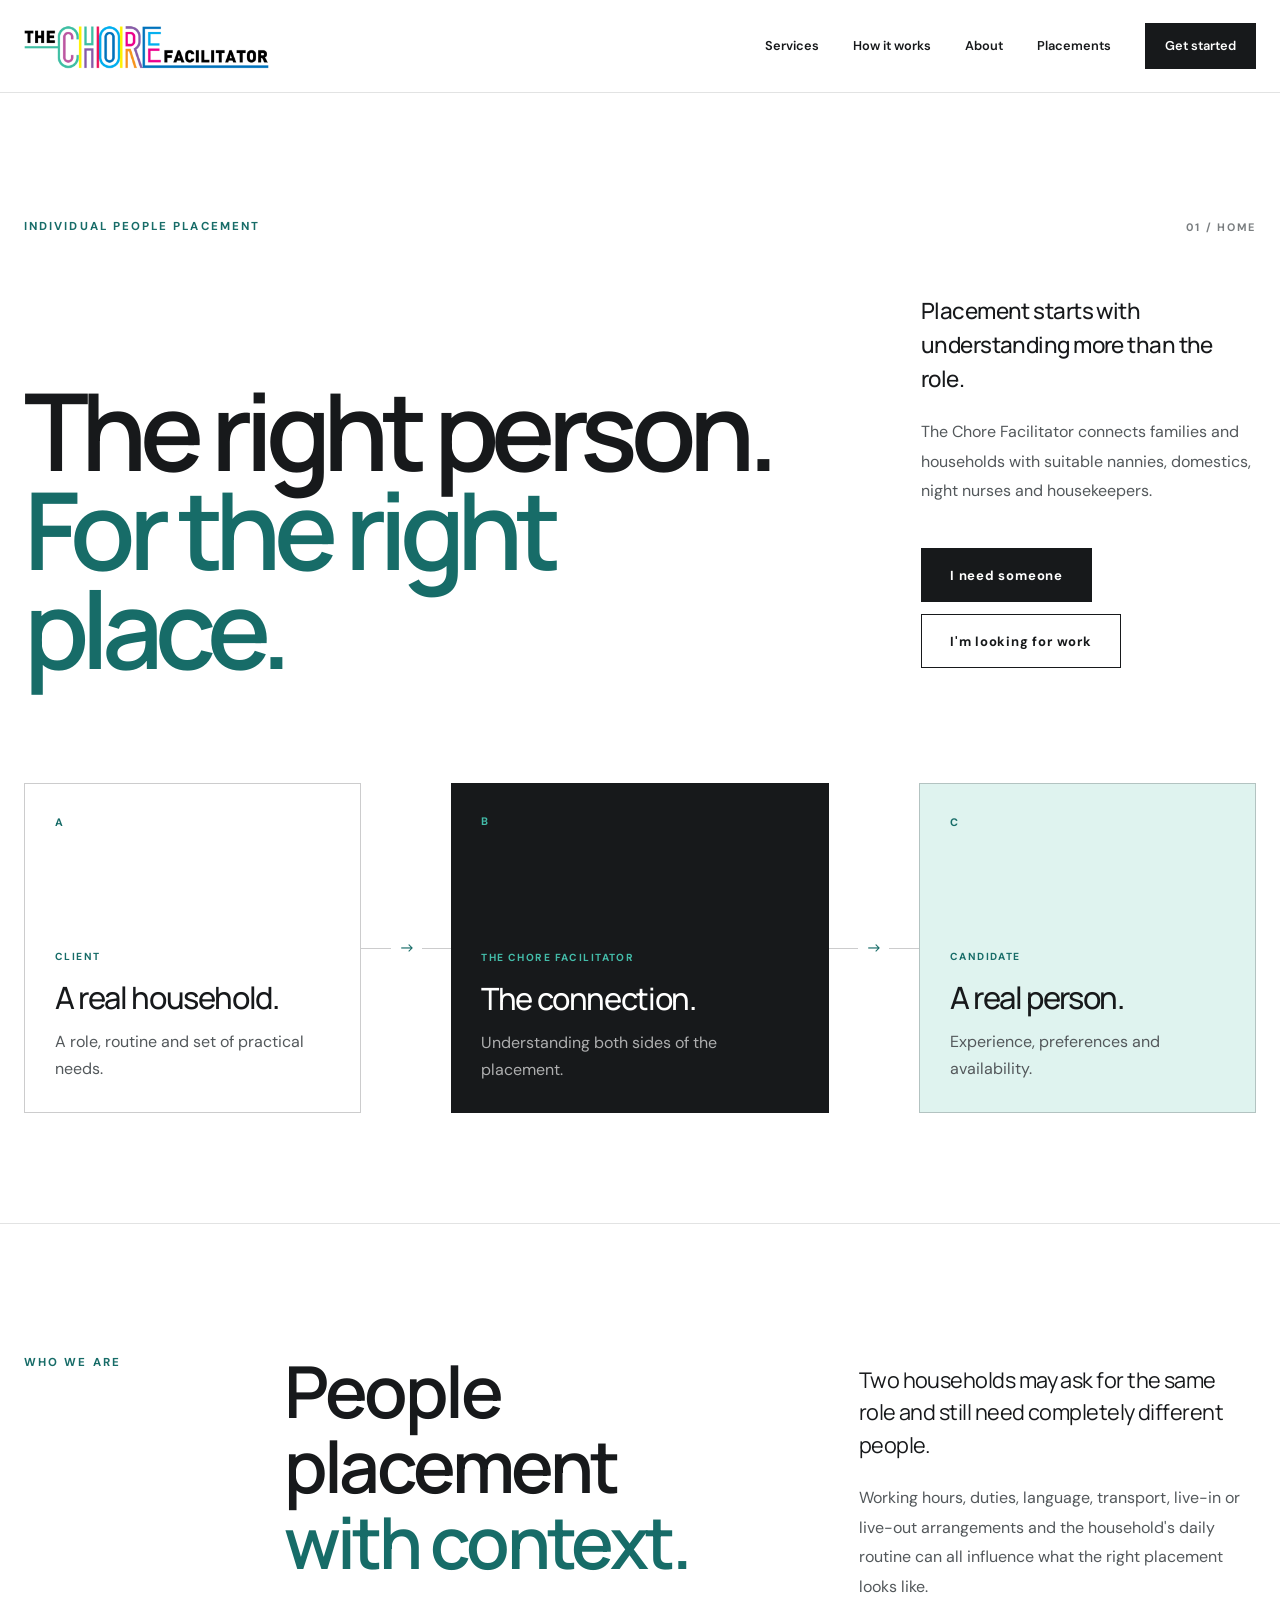
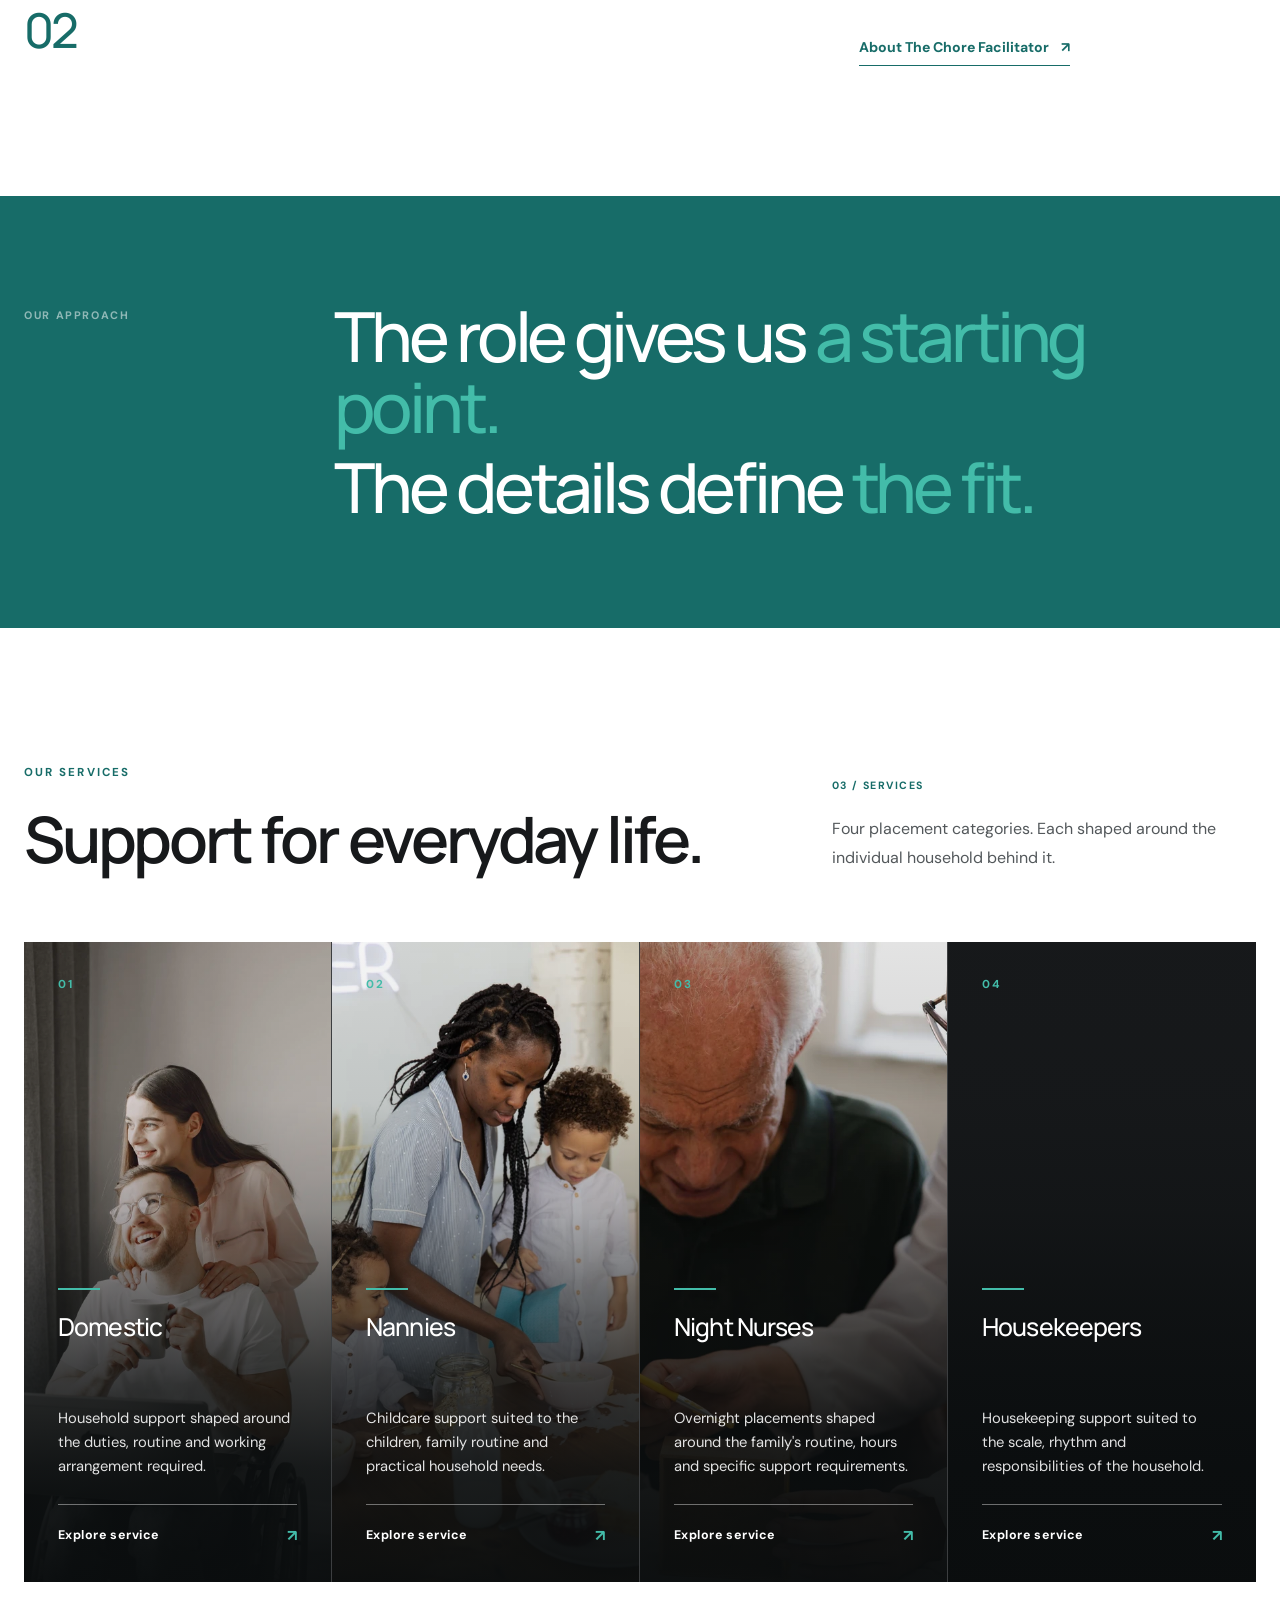
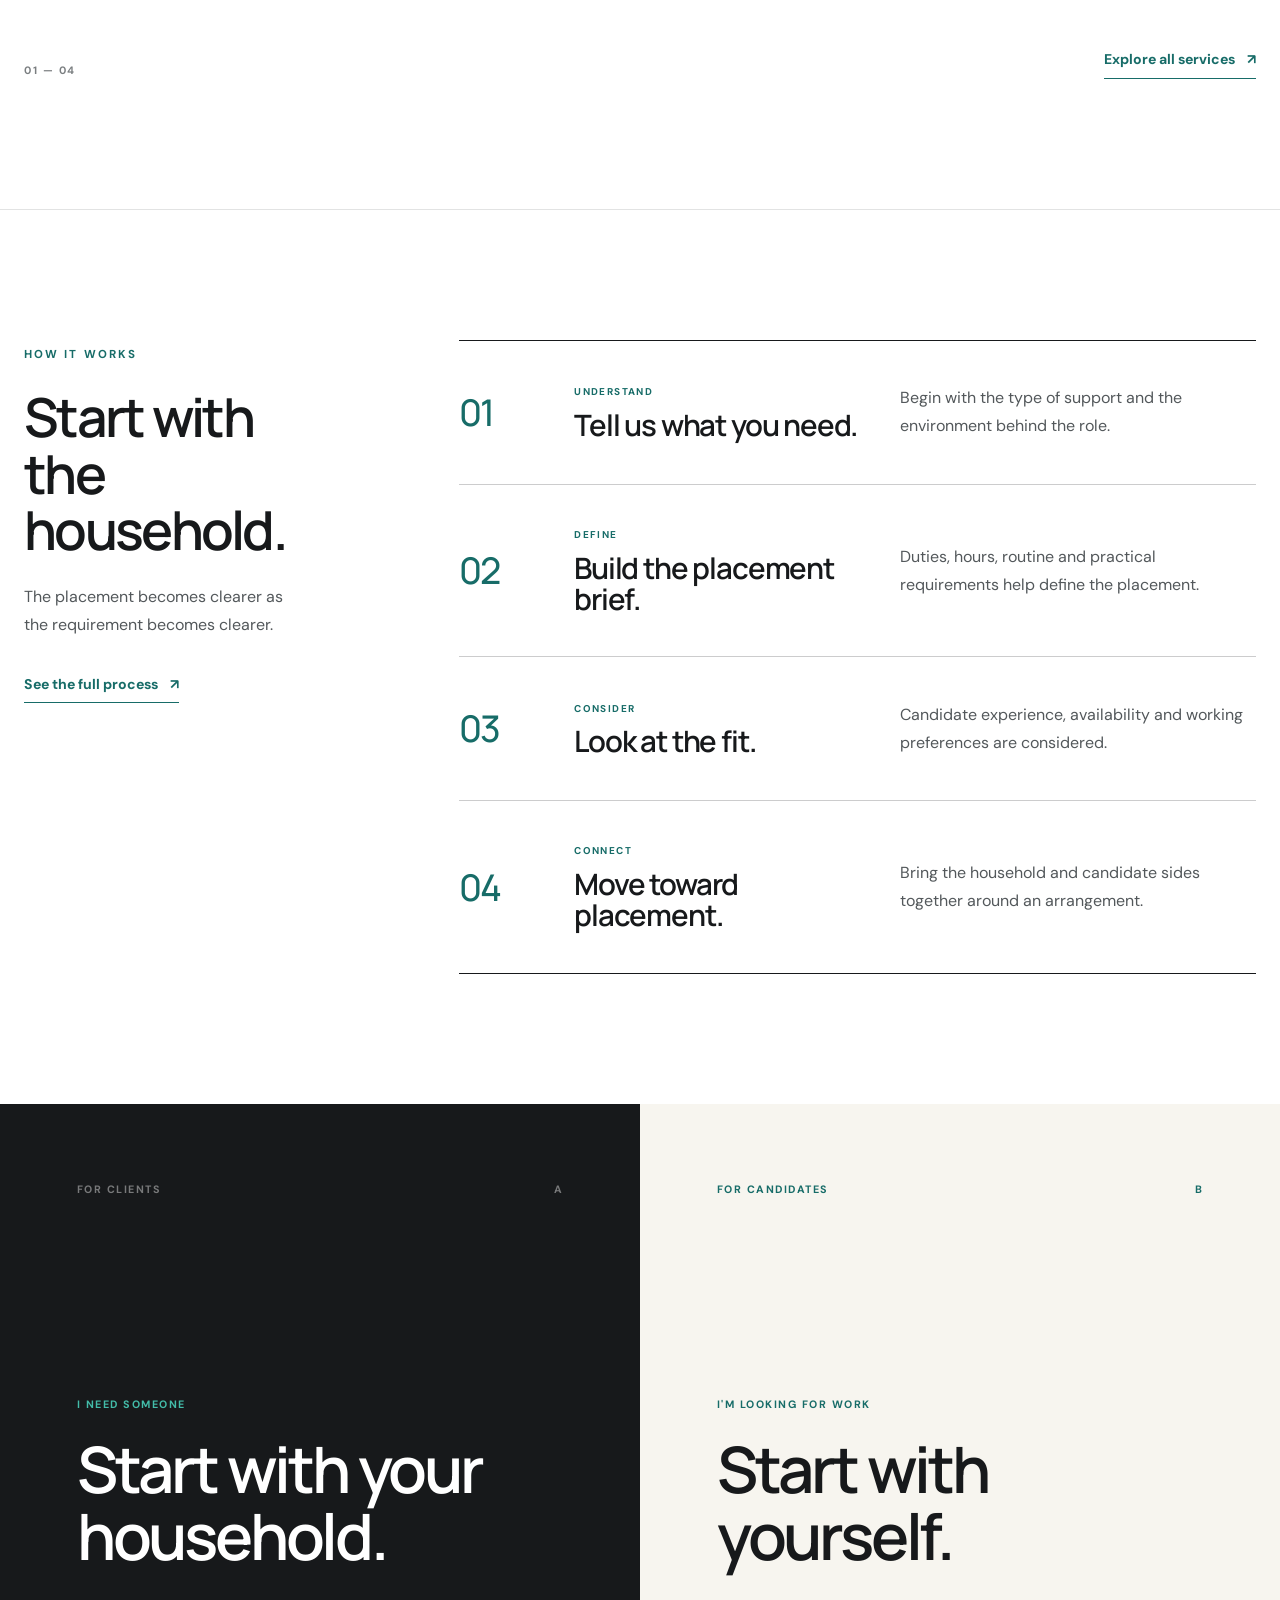
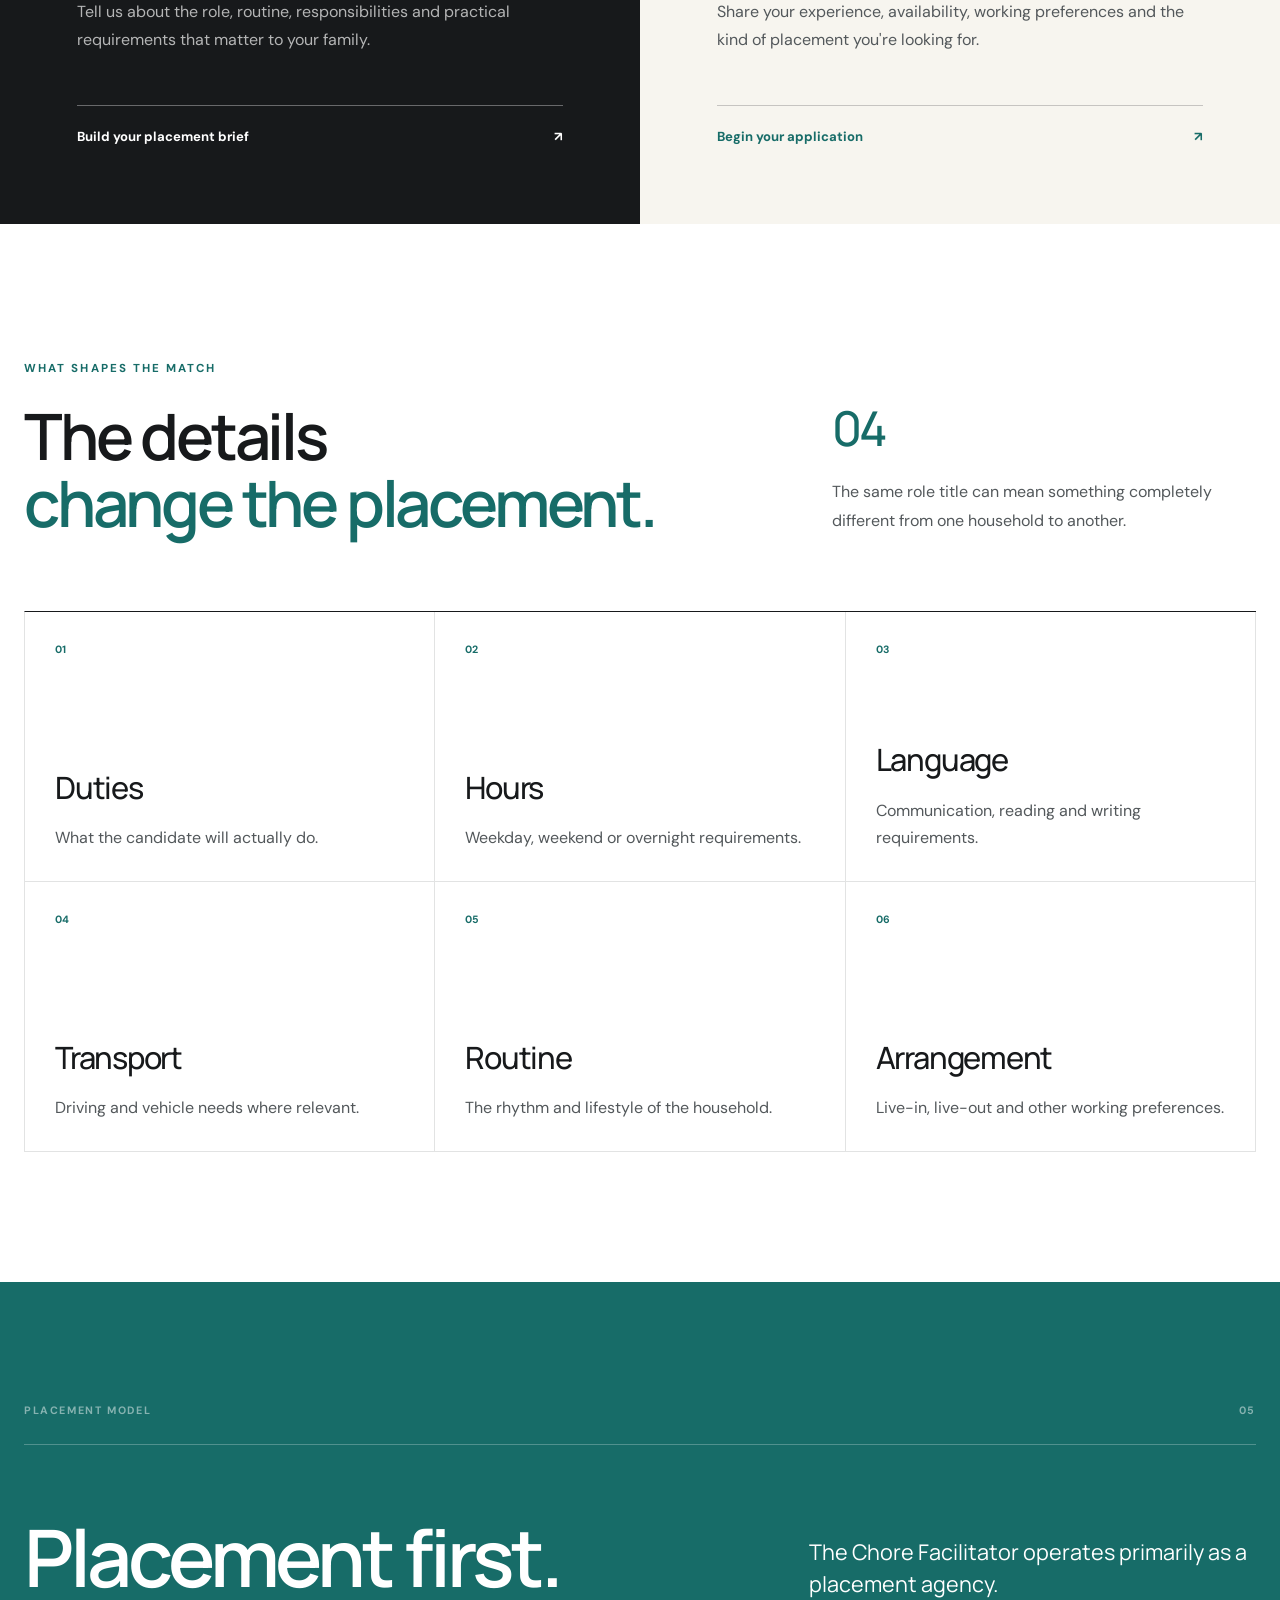
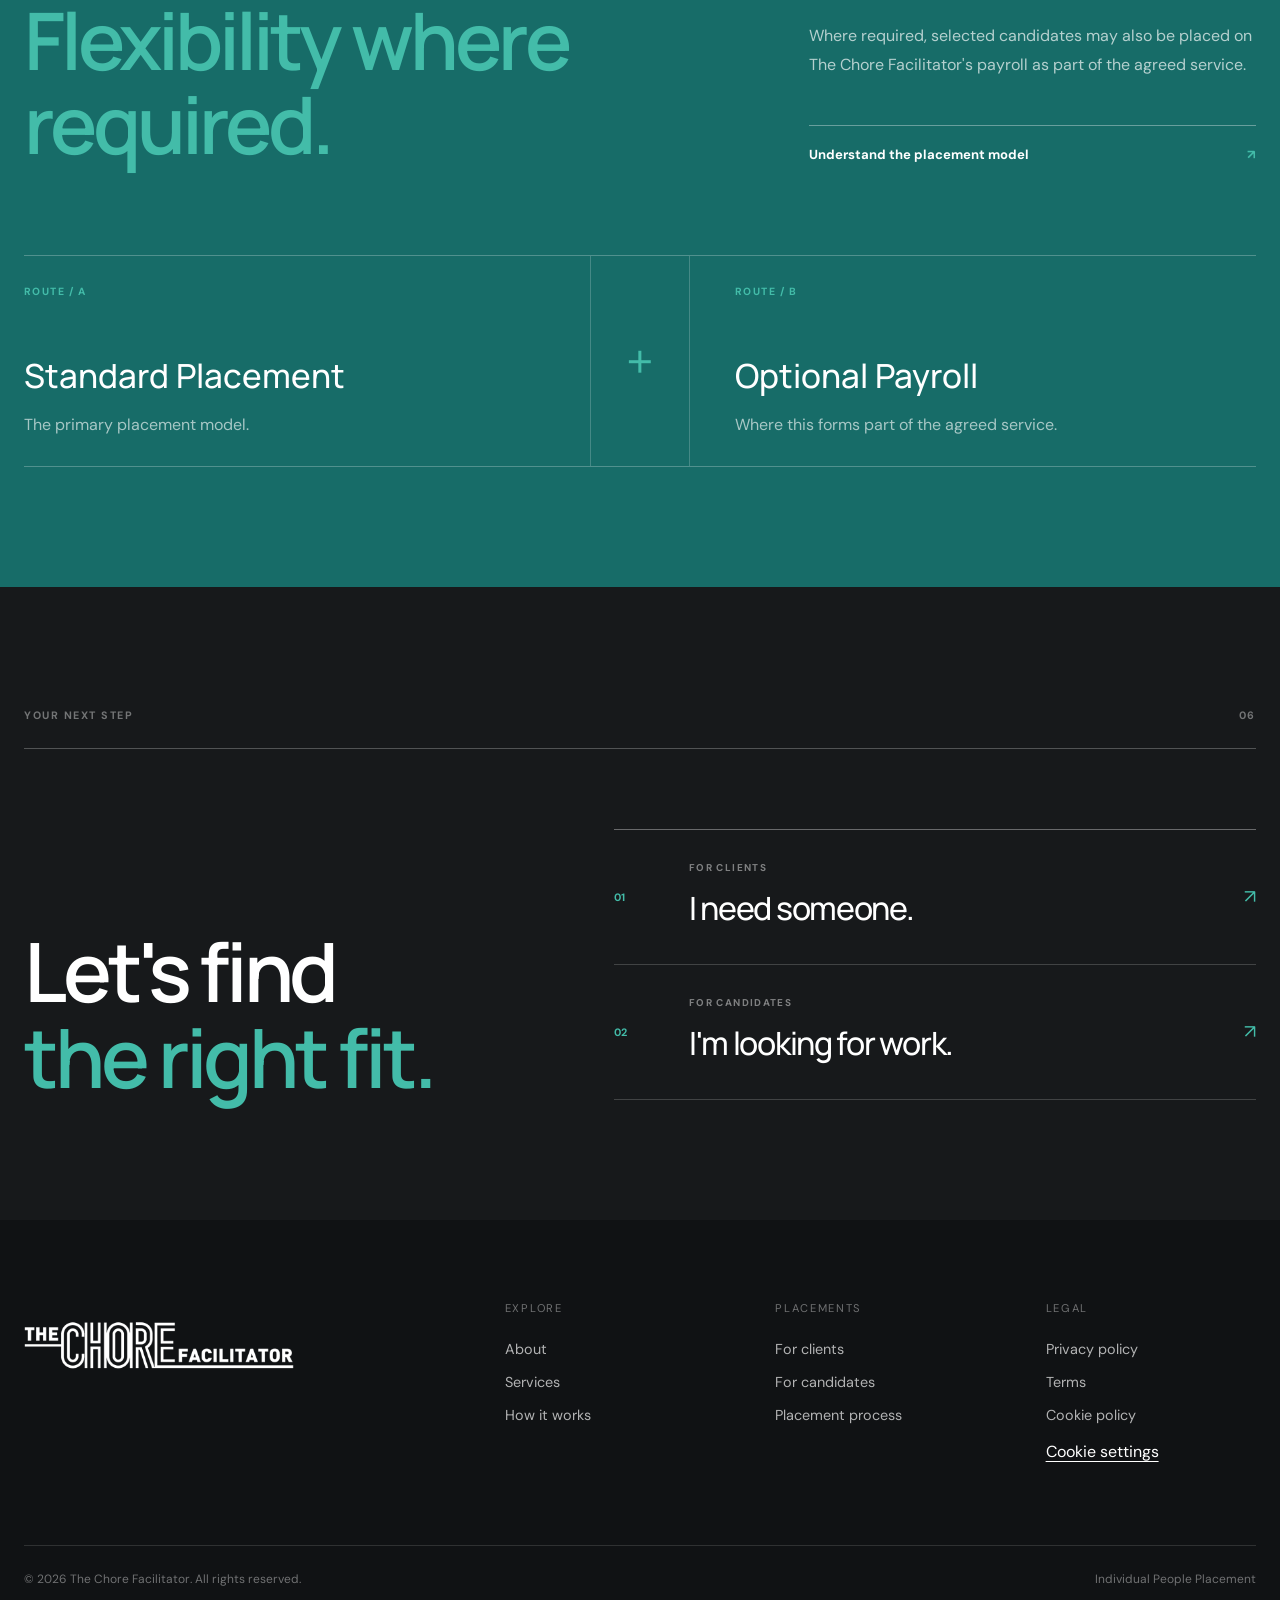
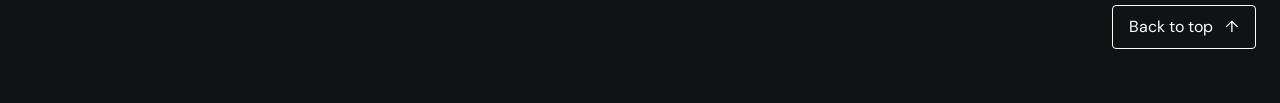
==== commit bc9c1cf6: "Update The Chore Facilitator website" ====
--- a/index.html
+++ b/index.html
@@ -1,5 +1,5 @@
 <!DOCTYPE html>
-<html lang="en">
+<html lang="en-ZA">
 
 <head>
 
@@ -36,6 +36,23 @@
         href="index.css"
     >
 
+
+    <link rel="icon" type="image/png" sizes="32x32" href="images/favicon-32.png">
+    <link rel="apple-touch-icon" sizes="180x180" href="images/apple-touch-icon.png">
+    <link rel="canonical" href="https://thechorefacilitator.co.za/">
+    <meta property="og:type" content="website">
+    <meta property="og:site_name" content="The Chore Facilitator">
+    <meta property="og:locale" content="en_ZA">
+    <meta property="og:title" content="The Chore Facilitator | Individual People Placement">
+    <meta property="og:description" content="The Chore Facilitator connects families and households with suitable nannies, domestics, night nurses and housekeepers.">
+    <meta property="og:url" content="https://thechorefacilitator.co.za/">
+    <meta property="og:image" content="https://thechorefacilitator.co.za/images/social-share.png">
+    <meta property="og:image:alt" content="The Chore Facilitator logo">
+    <meta property="og:image:width" content="1200">
+    <meta property="og:image:height" content="630">
+    <meta name="twitter:card" content="summary_large_image">
+    <link rel="stylesheet" href="site-essentials.css">
+<script type="application/ld+json">{"@context":"https://schema.org","@type":"Organization","name":"The Chore Facilitator","url":"https://thechorefacilitator.co.za","logo":"https://thechorefacilitator.co.za/images/chore-logo.png","email":"admin@thechorefacilitator.co.za"}</script>
 </head>
 
 
@@ -73,13 +90,13 @@
                 <img
                     src="images/chore-logo.png"
                     alt="The Chore Facilitator"
-                >
+                 width="800" height="200" decoding="async">
 
             </a>
 
 
 
-            <button
+            <button type="button"
                 class="menu-toggle"
                 id="menuToggle"
                 aria-label="Open navigation"
@@ -136,7 +153,7 @@
          MAIN
     ========================================================== -->
 
-    <main id="main-content">
+    <main id="main-content" tabindex="-1">
 
 
 
@@ -570,10 +587,10 @@
 
 
                         <img
-                            src="images/domestic-support.jpg"
+                            src="images/domestic-support-1920.webp" srcset="images/domestic-support-640.webp 640w, images/domestic-support-1280.webp 1280w, images/domestic-support-1920.webp 1920w" sizes="(max-width: 700px) 100vw, (max-width: 1050px) 80vw, 50vw"
                             alt="Domestic placement"
                             loading="lazy"
-                        >
+                         width="3477" height="5215" decoding="async">
 
 
                         <div class="image-service-overlay"></div>
@@ -633,10 +650,10 @@
 
 
                         <img
-                            src="images/pexels-ekaterina-bolovtsova-4867905.jpg"
+                            src="images/nannies-1920.webp" srcset="images/nannies-640.webp 640w, images/nannies-1280.webp 1280w, images/nannies-1920.webp 1920w" sizes="(max-width: 700px) 100vw, (max-width: 1050px) 80vw, 50vw"
                             alt="Nanny placement"
                             loading="lazy"
-                        >
+                         width="4480" height="6720" decoding="async">
 
 
                         <div class="image-service-overlay"></div>
@@ -701,10 +718,10 @@
                         -->
 
                         <img
-                            src="images/caregivers.jpg"
+                            src="images/caregivers-1920.webp" srcset="images/caregivers-640.webp 640w, images/caregivers-1280.webp 1280w, images/caregivers-1920.webp 1920w" sizes="(max-width: 700px) 100vw, (max-width: 1050px) 80vw, 50vw"
                             alt="Temporary imagery for night nurse placement"
                             loading="lazy"
-                        >
+                         width="2645" height="3874" decoding="async">
 
 
                         <div class="image-service-overlay"></div>
@@ -764,10 +781,10 @@
 
 
                         <img
-                            src="images/housekeeping.jpg"
+                            src="images/housekeeping-1920.webp" srcset="images/housekeeping-640.webp 640w, images/housekeeping-1280.webp 1280w, images/housekeeping-1920.webp 1920w" sizes="(max-width: 700px) 100vw, (max-width: 1050px) 80vw, 50vw"
                             alt="Housekeeper placement"
                             loading="lazy"
-                        >
+                         width="4000" height="6000" decoding="async">
 
 
                         <div class="image-service-overlay"></div>
@@ -1620,7 +1637,7 @@
                     <img
                         src="images/chore-logo.png"
                         alt="The Chore Facilitator"
-                    >
+                     width="800" height="200" decoding="async">
 
                 </a>
 
@@ -1689,6 +1706,7 @@
                 <a href="cookies.html">
                     Cookie policy
                 </a>
+                <button type="button" class="cookie-settings" data-cookie-settings>Cookie settings</button>
 
             </div>
 
@@ -1716,11 +1734,13 @@
         </div>
 
 
+        <div class="container back-top-row"><a class="back-to-top" href="#main-content" data-back-to-top aria-label="Back to top">Back to top <span aria-hidden="true">↑</span></a></div>
     </footer>
 
 
 
-    <script src="script.js"></script>
+    <script src="script.js" defer></script>
+    <script src="site-essentials.js" defer></script>
 
 
 </body>
--- a/site-essentials.css
+++ b/site-essentials.css
@@ -0,0 +1,26 @@
+/* Functional additions only. Existing page design stays in its original stylesheets. */
+.cookie-settings { display:block; border:0; background:none; color:inherit; font:inherit; padding:0; margin-top:12px; cursor:pointer; text-align:left; text-decoration:underline; text-underline-offset:4px; }
+.back-top-row { display:flex; justify-content:flex-end; padding-block:16px 24px; }
+.back-to-top { display:inline-flex; gap:12px; align-items:center; min-height:44px; padding:8px 16px; border:1px solid currentColor; border-radius:4px; color:inherit; }
+.cookie-dialog { position:fixed; inset:0; margin:auto; width:min(540px,calc(100% - 32px)); max-height:calc(100dvh - 32px); overflow:auto; padding:28px; border:1px solid var(--line); border-radius:8px; background:var(--white); color:var(--charcoal); }
+.cookie-dialog::backdrop { background:rgb(0 0 0 / 45%); }
+.cookie-dialog h2 { font-size:1.5rem; margin-bottom:16px; }
+.cookie-dialog p { margin-block:12px; }
+.cookie-dialog button { background:var(--deep-teal); color:white; border:0; border-radius:4px; min-height:44px; padding:10px 20px; font:inherit; cursor:pointer; margin-top:16px; }
+.cookie-dialog a { text-decoration:underline; }
+.form-status { flex-basis:100%; overflow-wrap:anywhere; }
+.form-trap { position:absolute; width:1px; height:1px; overflow:hidden; clip-path:inset(50%); }
+[aria-busy="true"] { cursor:progress; }
+button:disabled { cursor:not-allowed; }
+.site-header:focus-within { transform:none !important; }
+/* Preserve the logo's natural ratio when intrinsic HTML dimensions are present. */
+.footer-brand img { height:auto; }
+/* Keep the existing dark-panel bleed inside the available tablet/laptop gutter. */
+@media (min-width:701px) and (max-width:1370px) {
+ .hiw-step-dark { margin-inline:0; }
+}
+@media (prefers-reduced-motion:reduce) {
+ html { scroll-behavior:auto !important; }
+ *,*::before,*::after { animation-duration:0.01ms !important; animation-iteration-count:1 !important; transition-duration:0.01ms !important; }
+ .reveal { opacity:1 !important; transform:none !important; }
+}
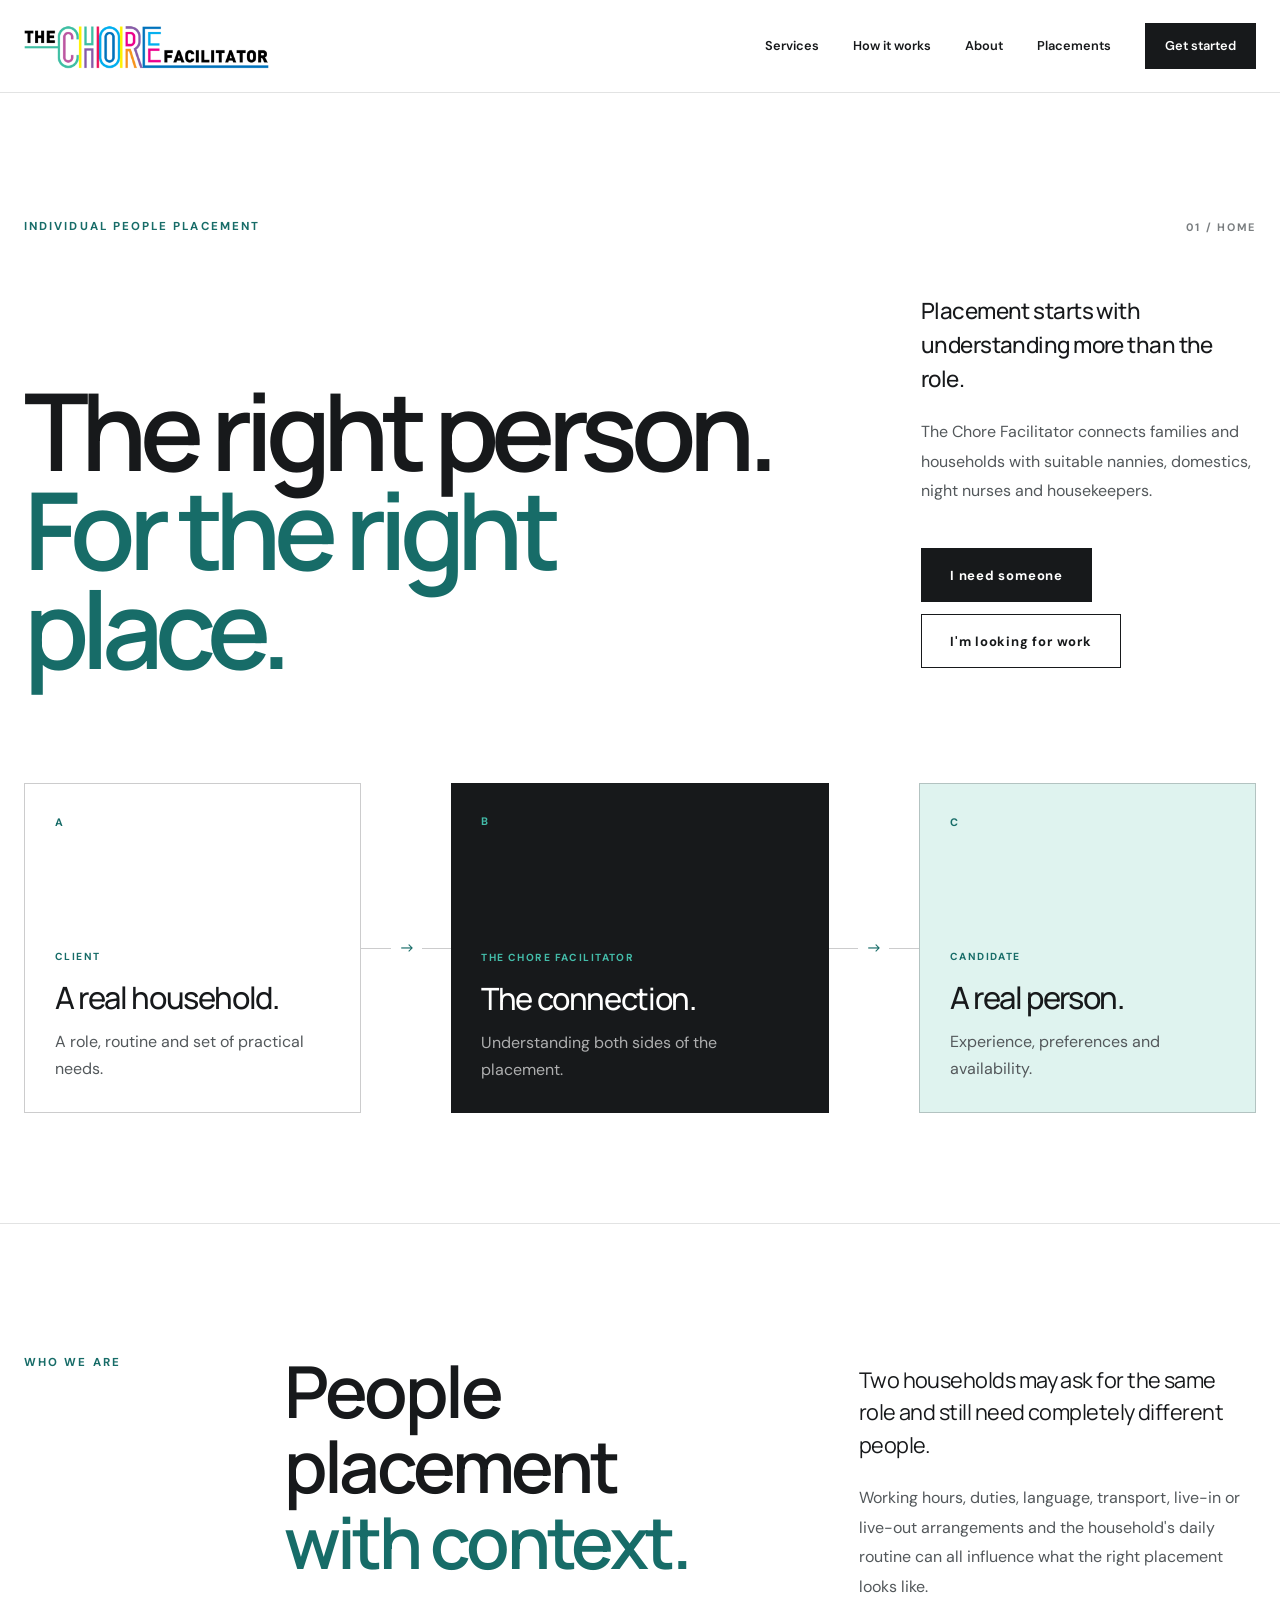
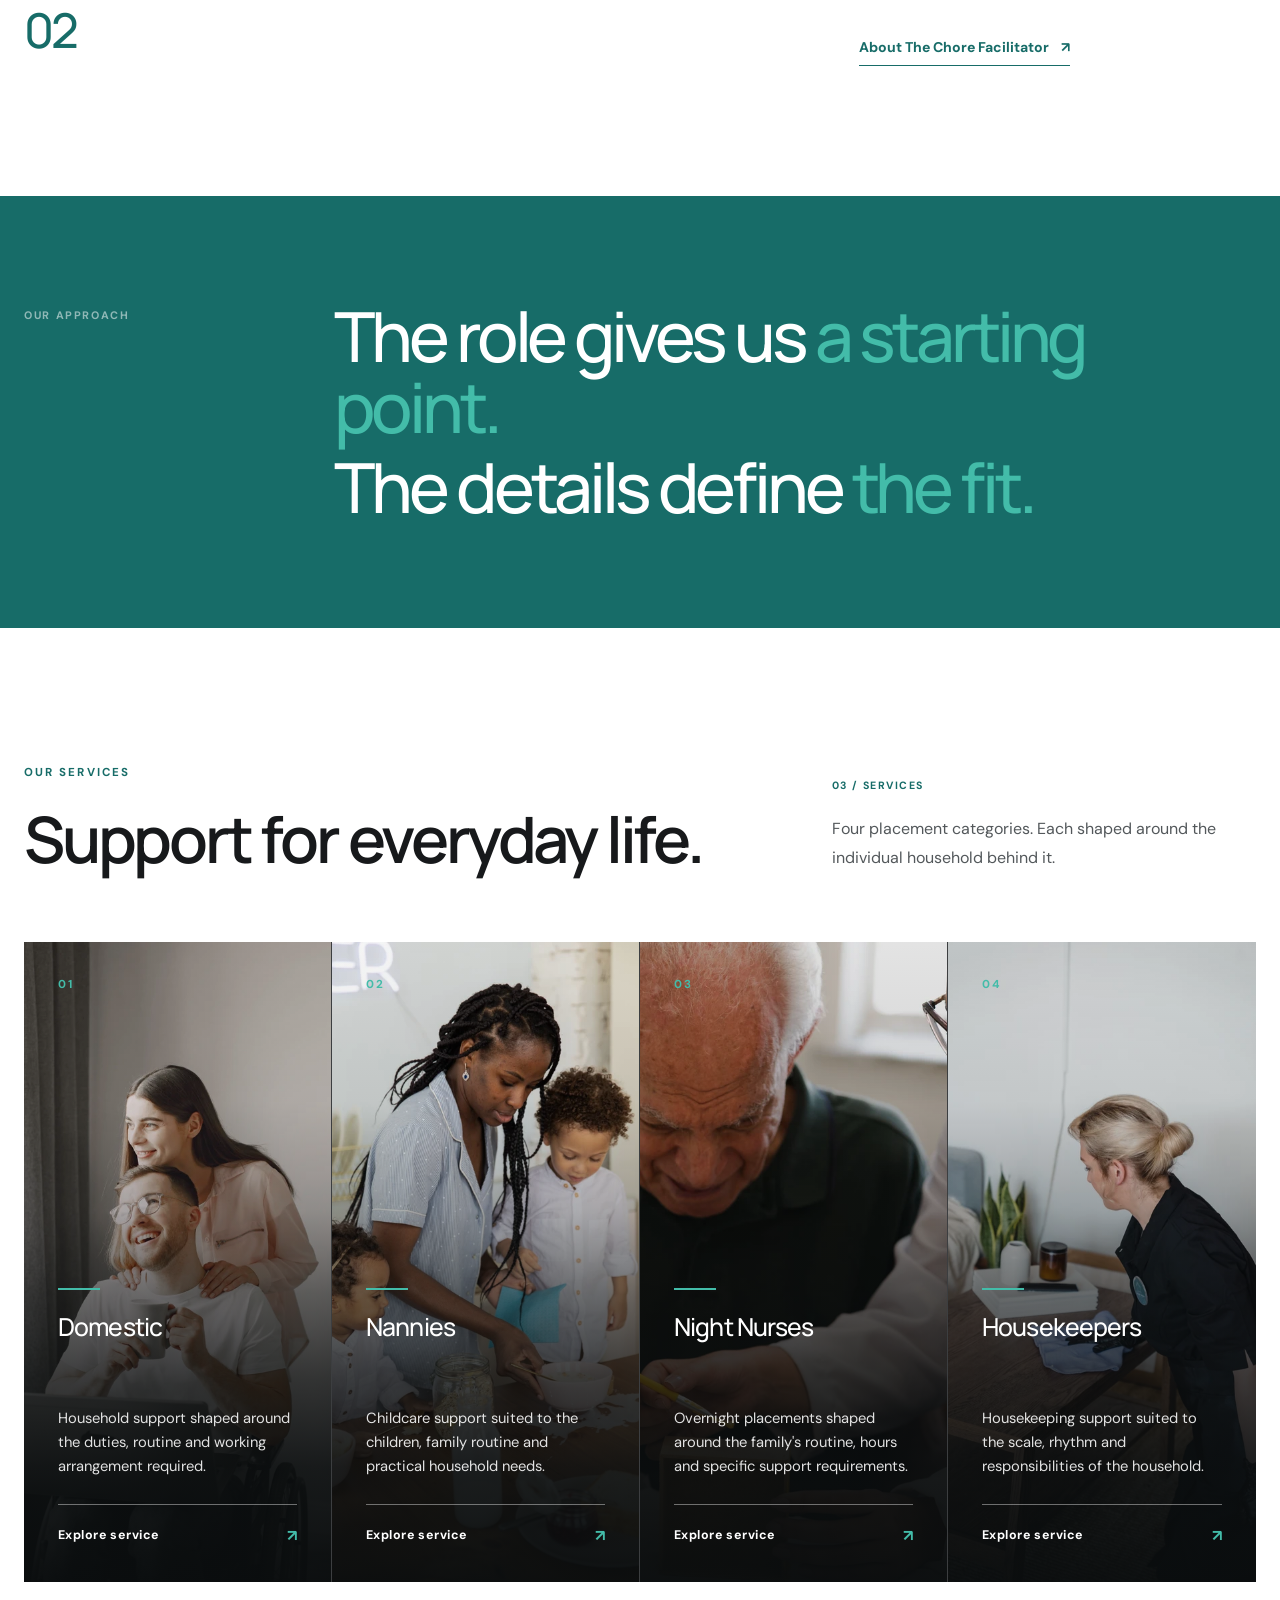
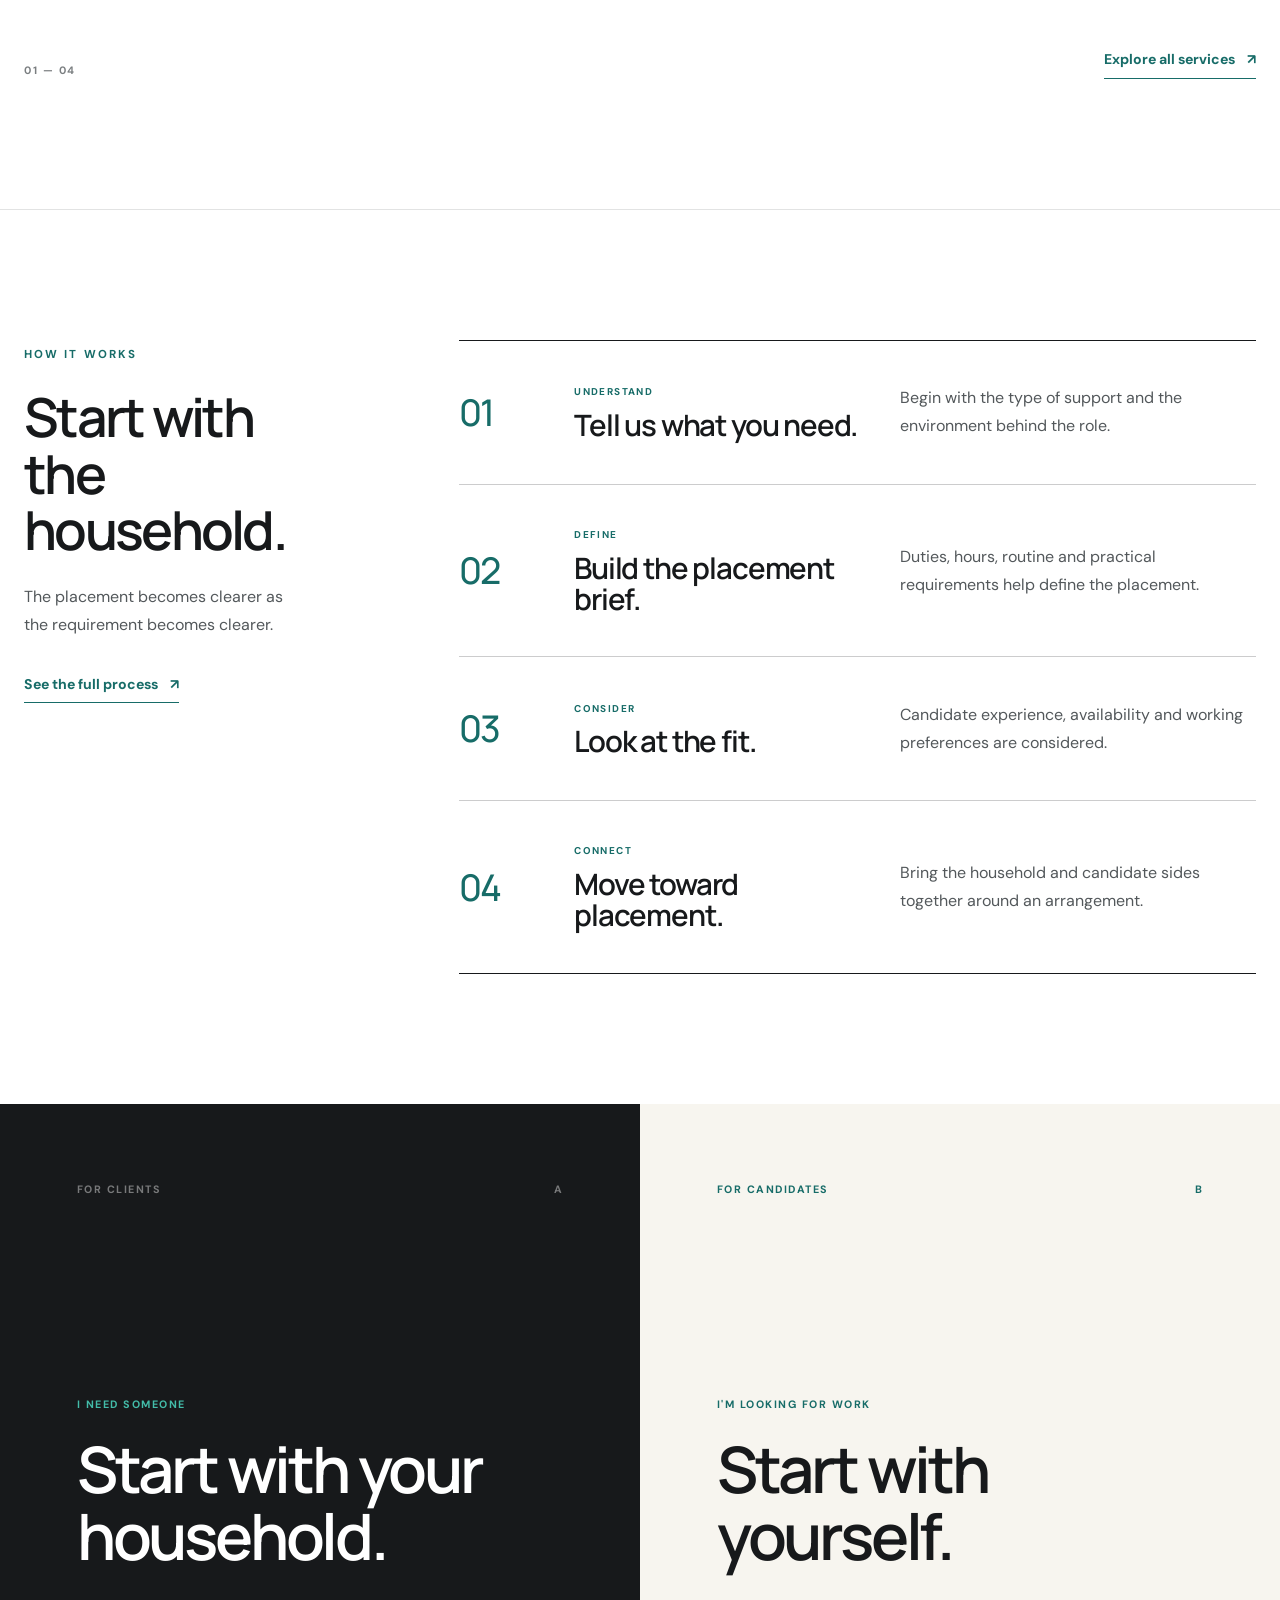
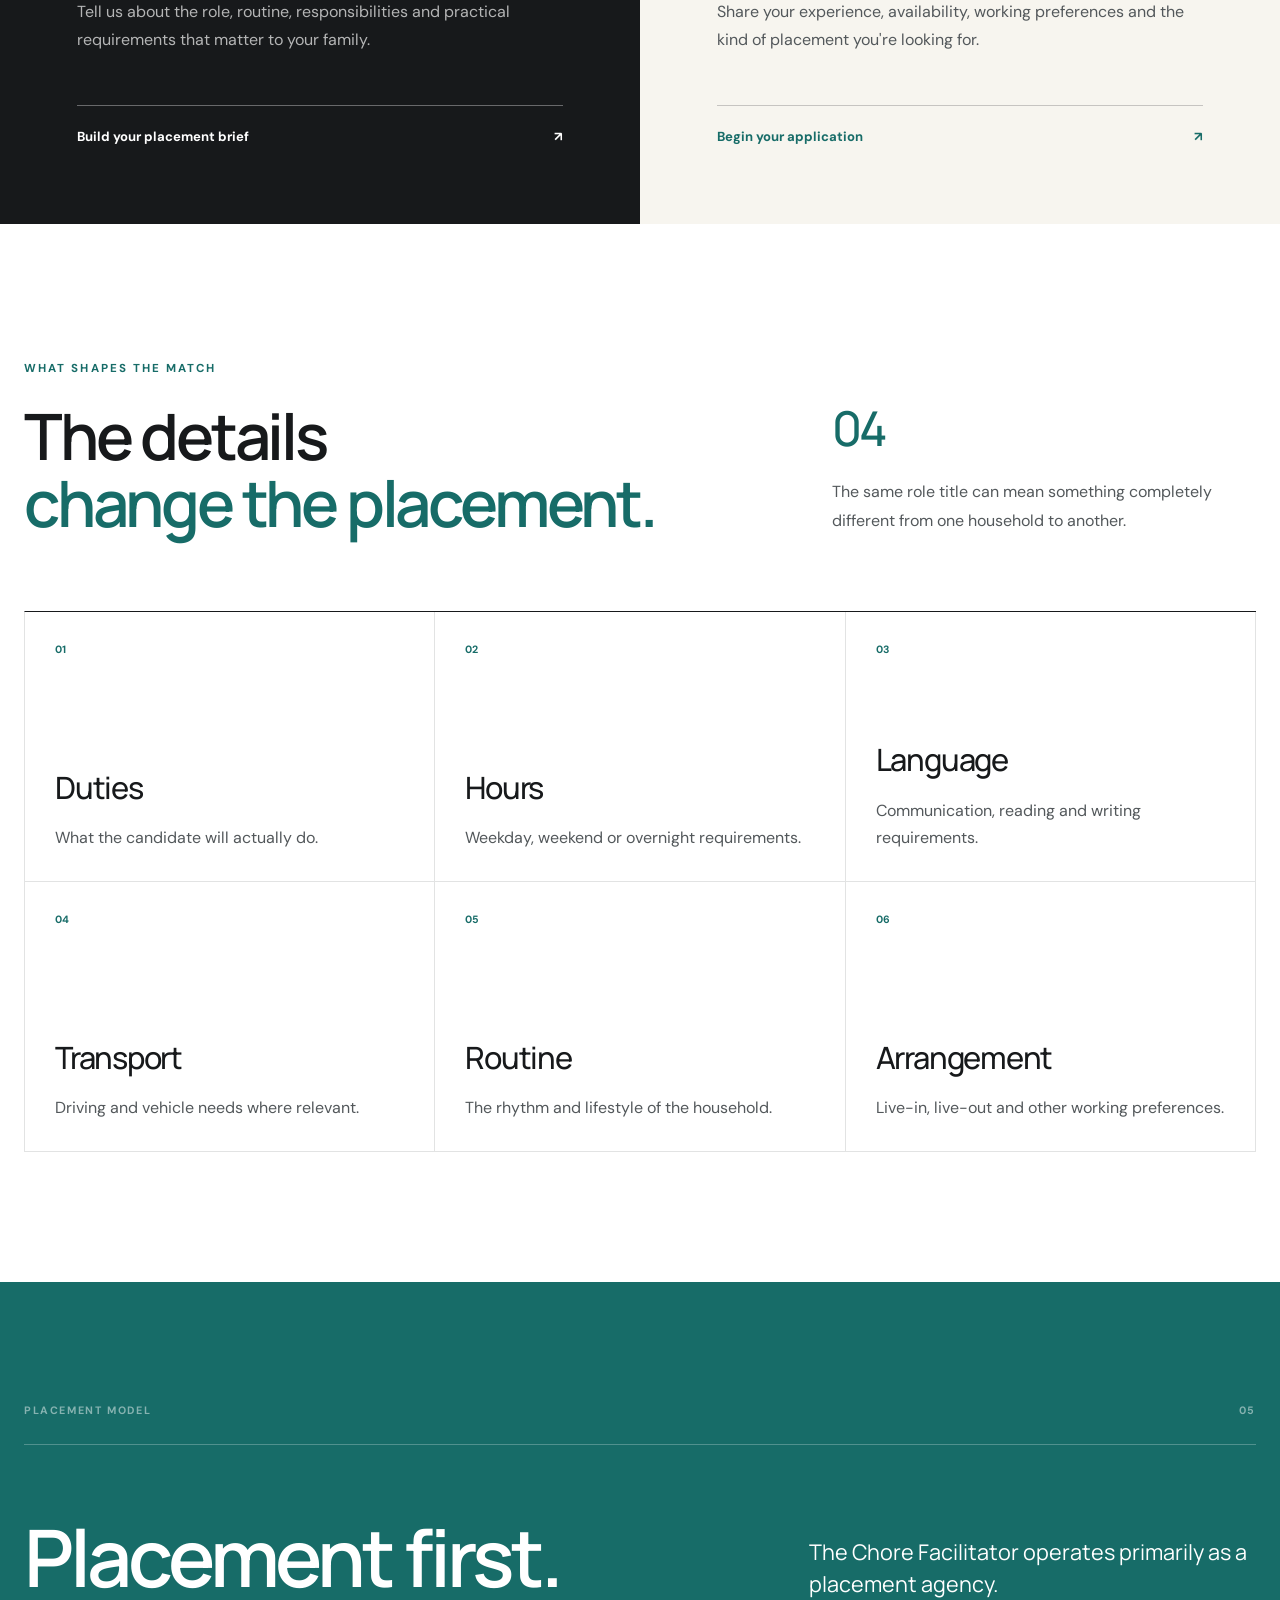
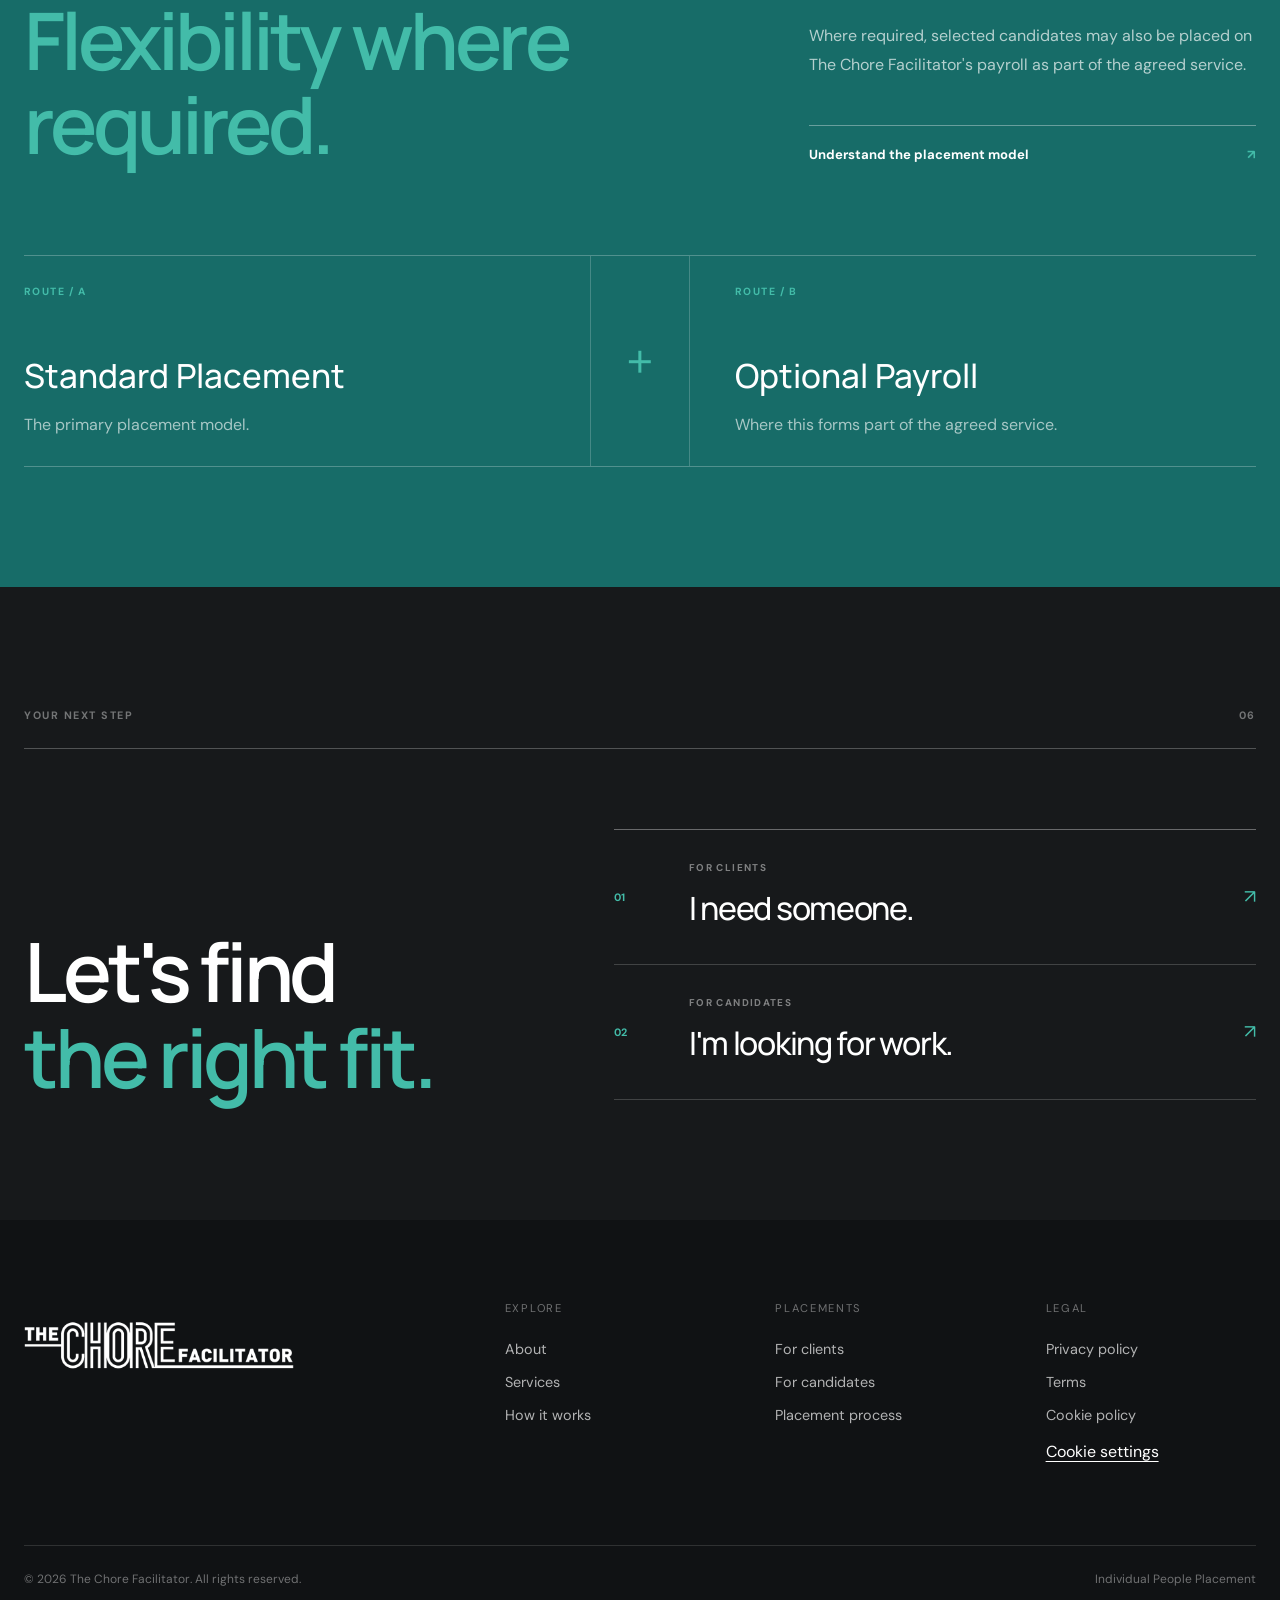
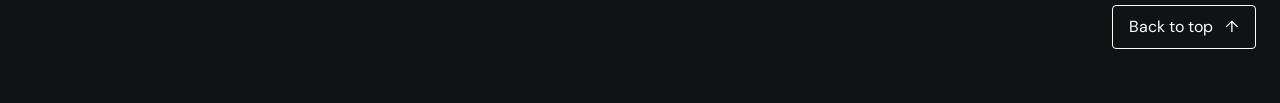
==== commit 655d0ca8: "Update The Chore Facilitator website" ====
--- a/index.html
+++ b/index.html
@@ -1741,6 +1741,7 @@
 
     <script src="script.js" defer></script>
     <script src="site-essentials.js" defer></script>
+    <script src="consent.js" defer></script>
 
 
 </body>
--- a/site-essentials.css
+++ b/site-essentials.css
@@ -8,6 +8,16 @@
 .cookie-dialog p { margin-block:12px; }
 .cookie-dialog button { background:var(--deep-teal); color:white; border:0; border-radius:4px; min-height:44px; padding:10px 20px; font:inherit; cursor:pointer; margin-top:16px; }
 .cookie-dialog a { text-decoration:underline; }
+.consent-options { border:1px solid var(--line); padding:12px; }
+.consent-options label { display:flex; align-items:center; flex-wrap:wrap; gap:8px; padding:10px 0; }
+.consent-options input { width:20px; height:20px; accent-color:var(--deep-teal); }
+.consent-options small { font-size:.85em; }
+.consent-actions { display:flex; flex-wrap:wrap; gap:10px; }
+.consent-actions button { min-height:44px; padding:10px 16px; background:var(--deep-teal); color:white; font:inherit; border:1px solid var(--deep-teal); border-radius:4px; cursor:pointer; }
+.consent-actions button:disabled { opacity:.55; cursor:not-allowed; }
+.consent-banner { position:fixed; z-index:2000; bottom:0; left:0; right:0; max-height:60dvh; overflow:auto; padding:20px max(16px,calc((100vw - 1280px)/2)); background:white; color:var(--charcoal); border-top:1px solid var(--line); box-shadow:0 -5px 25px #0002; }
+.consent-banner p { margin-bottom:12px; }
+.consent-banner a { text-decoration:underline; }
 .form-status { flex-basis:100%; overflow-wrap:anywhere; }
 .form-trap { position:absolute; width:1px; height:1px; overflow:hidden; clip-path:inset(50%); }
 [aria-busy="true"] { cursor:progress; }
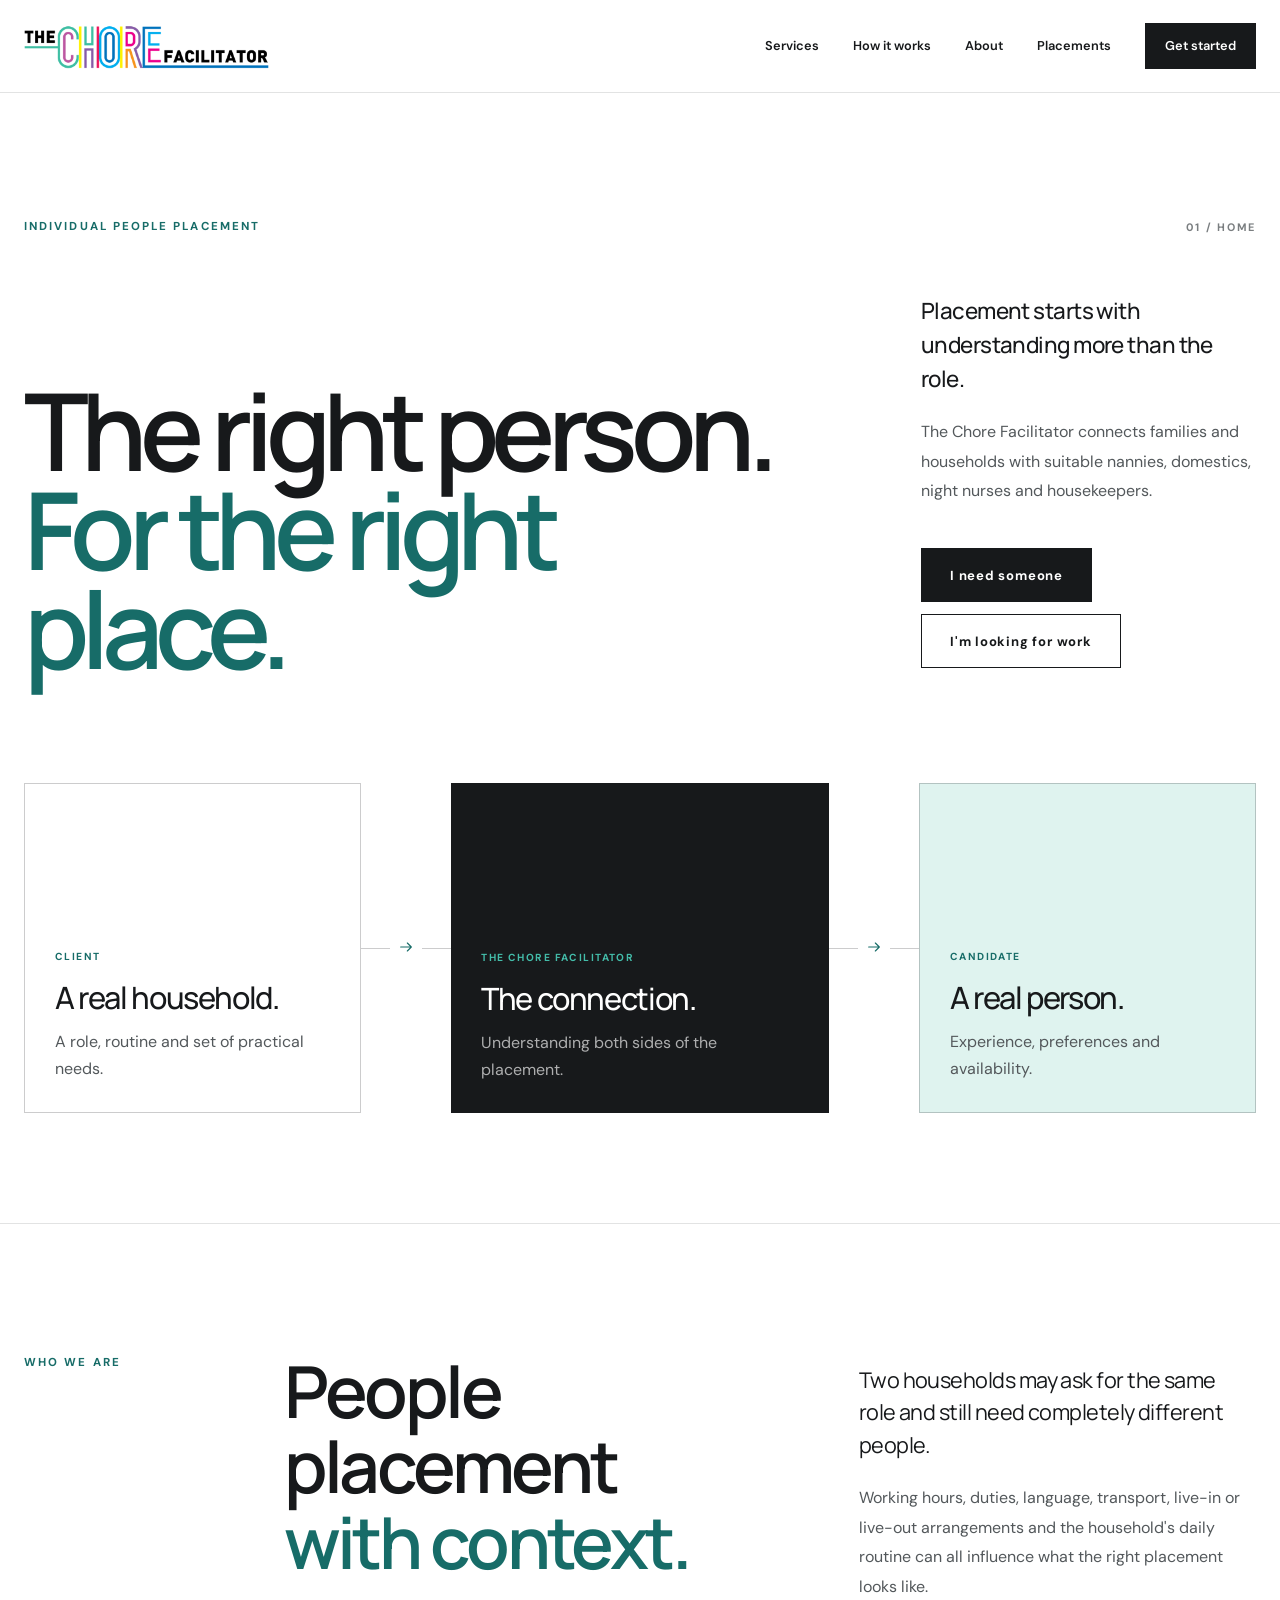
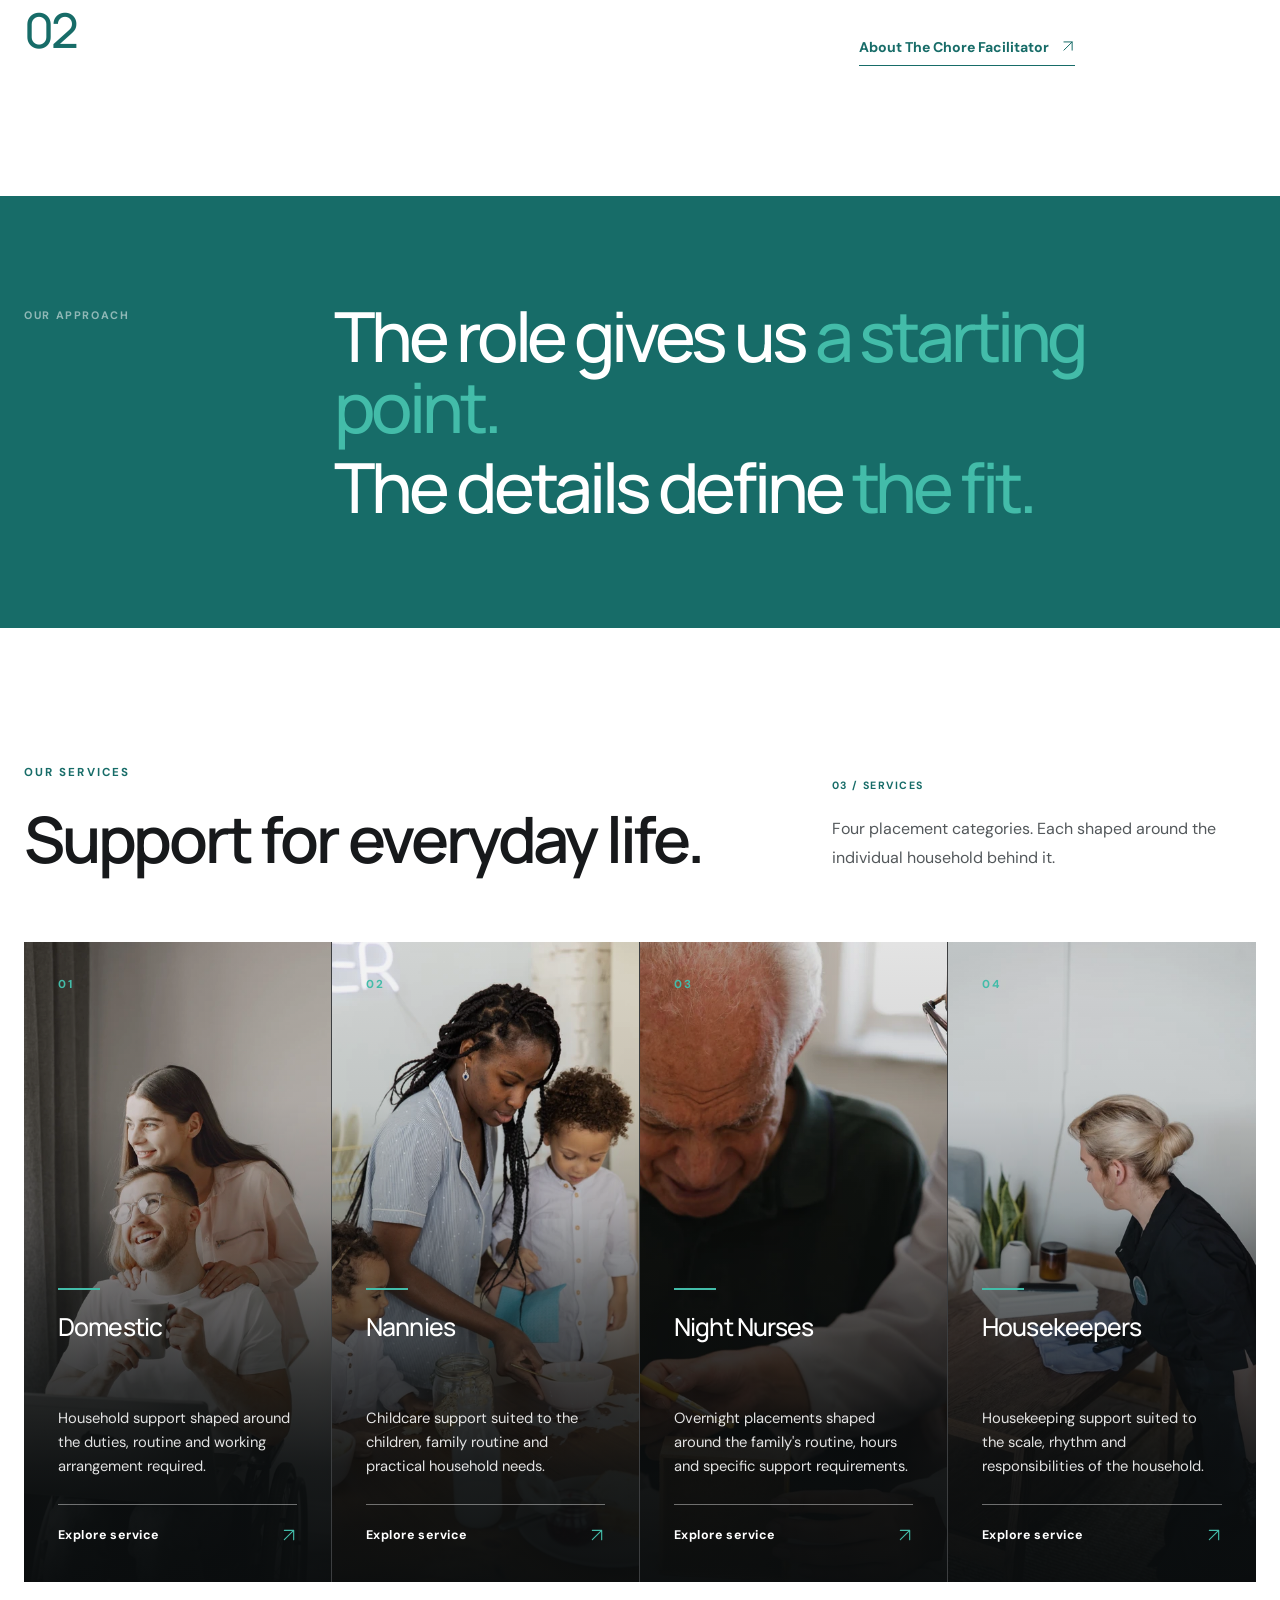
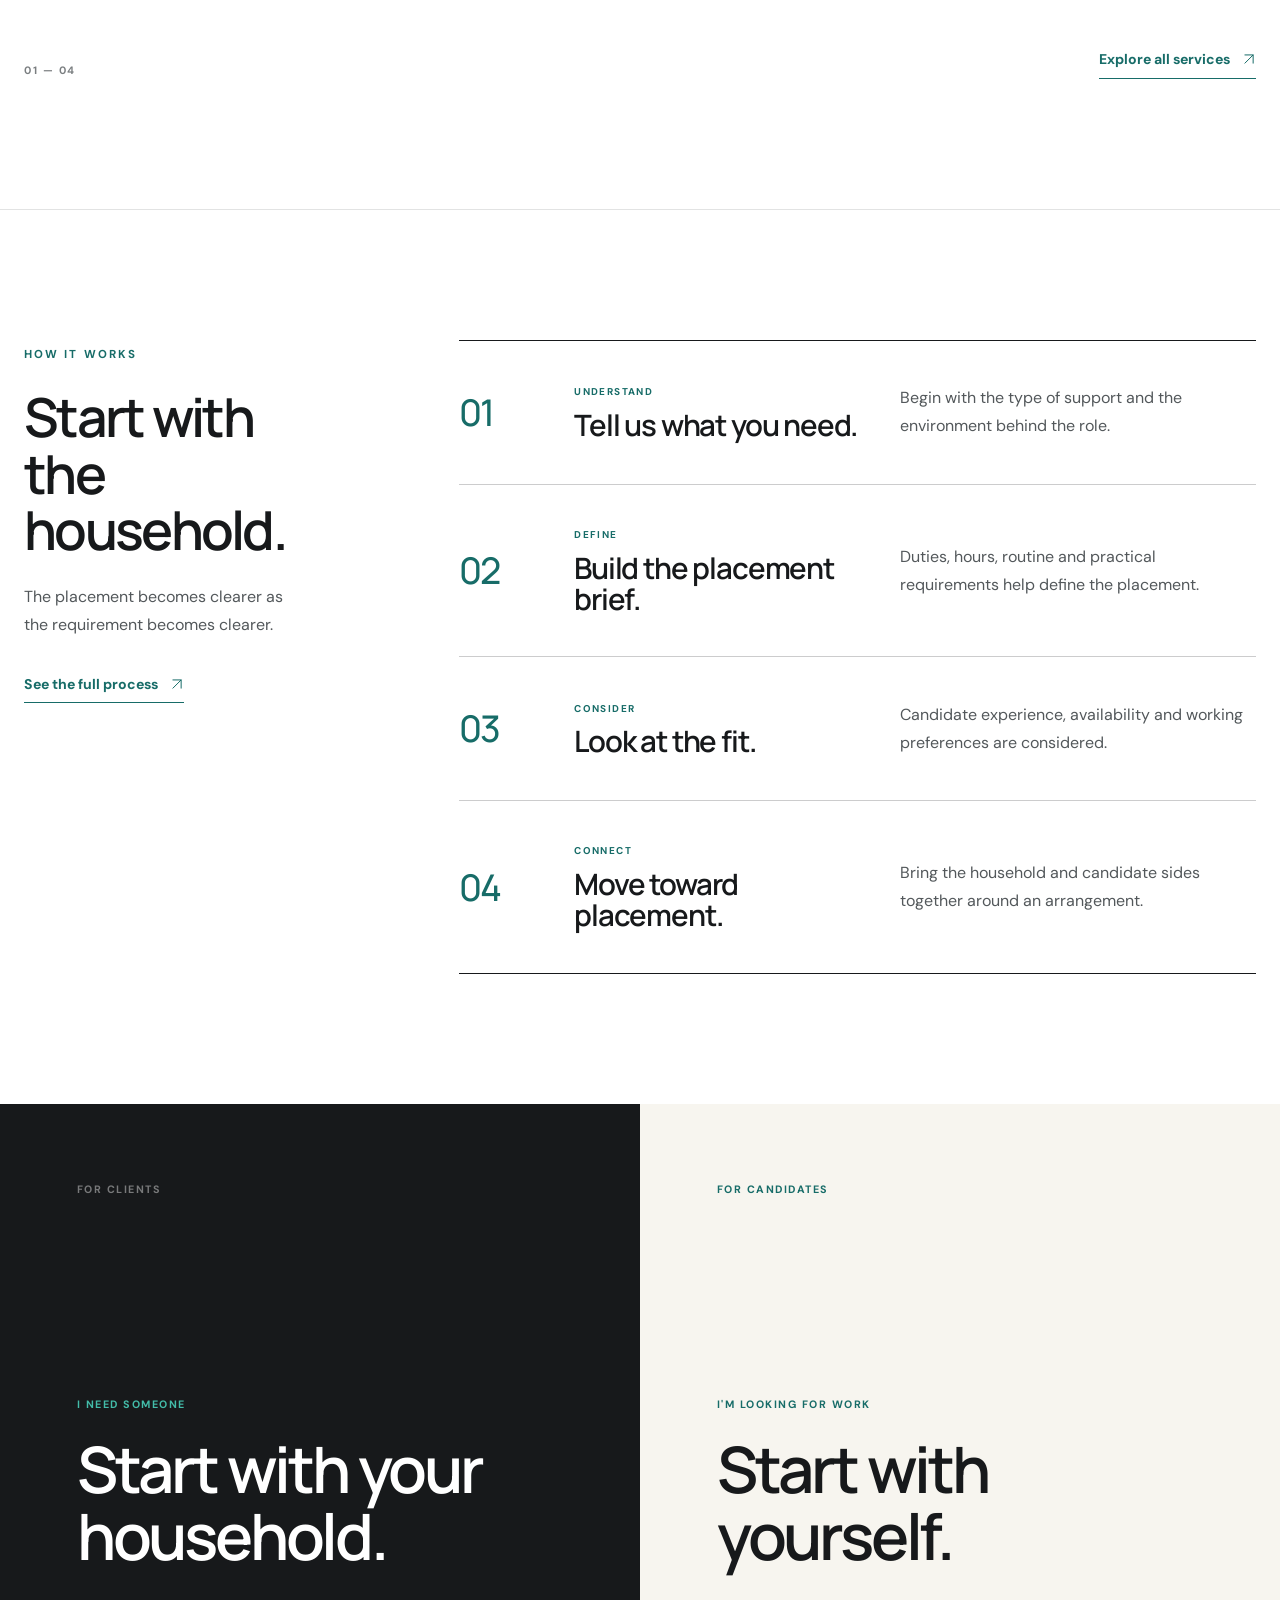
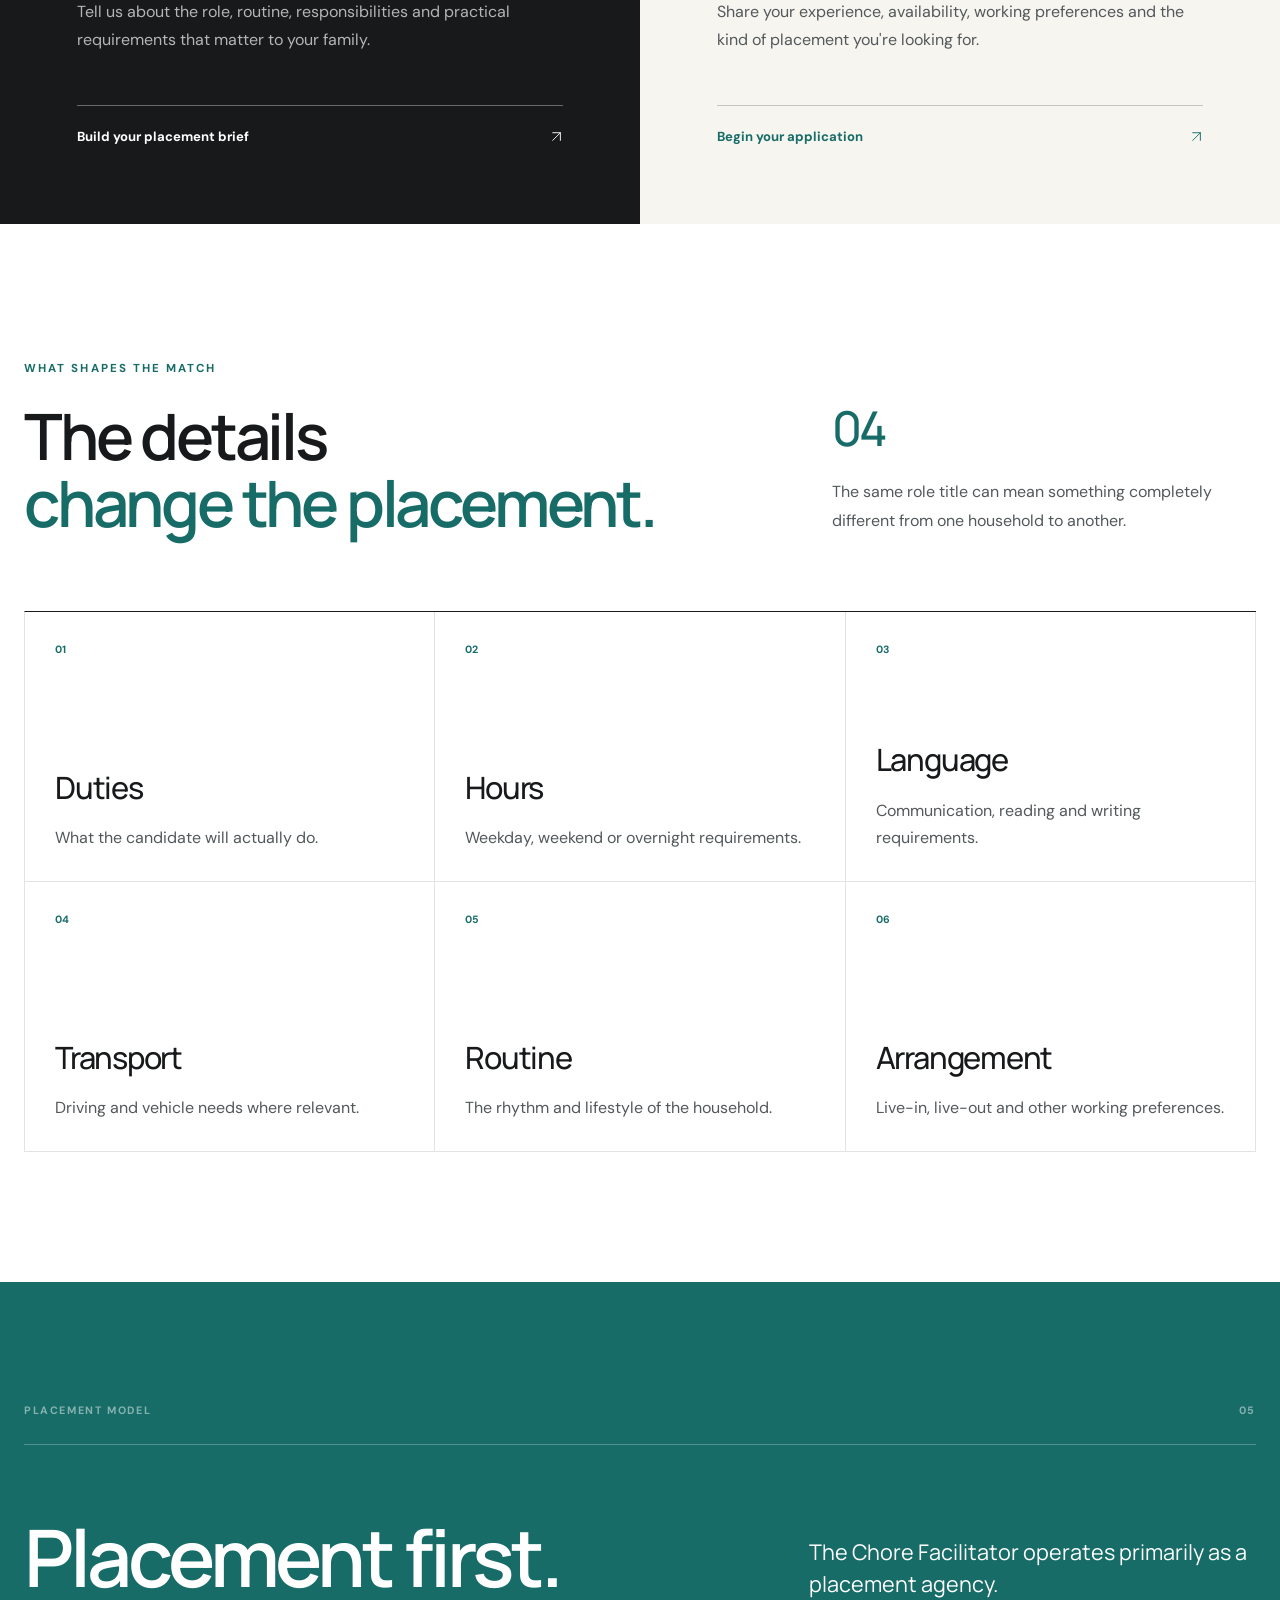
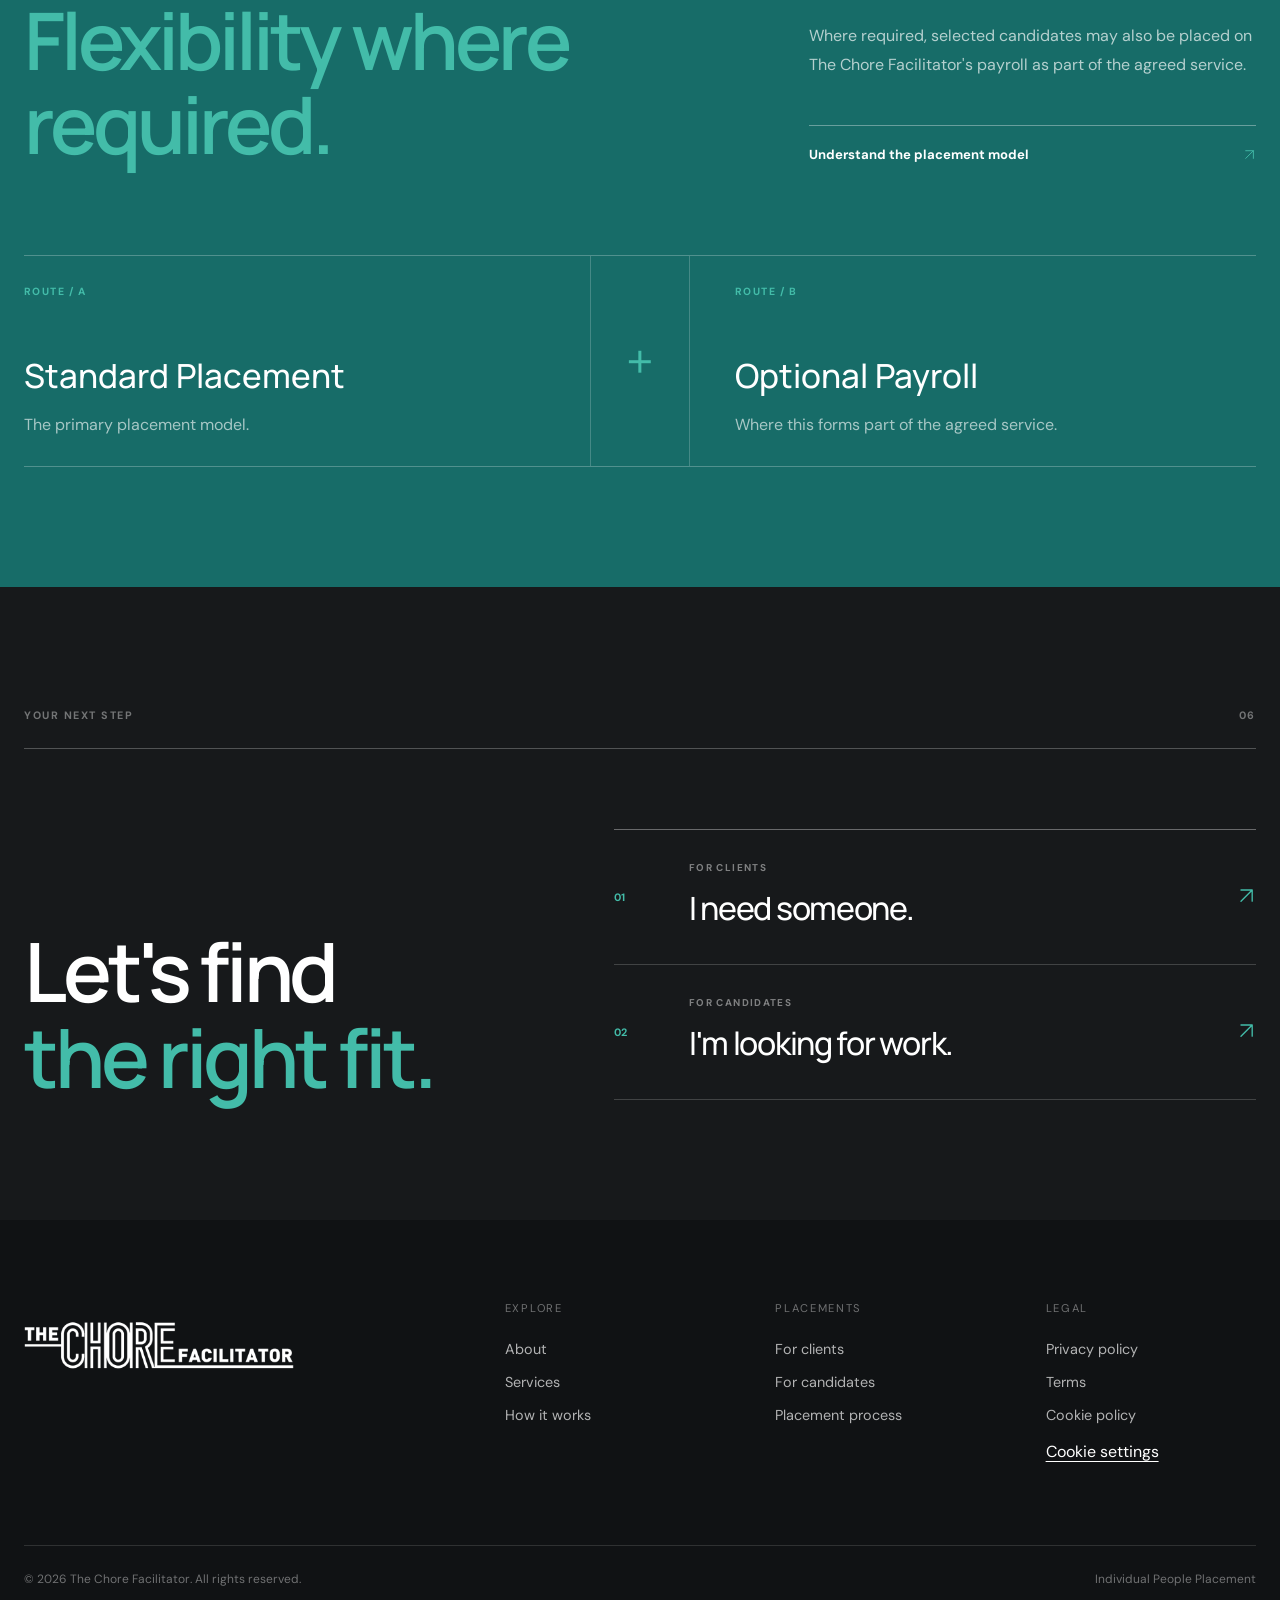
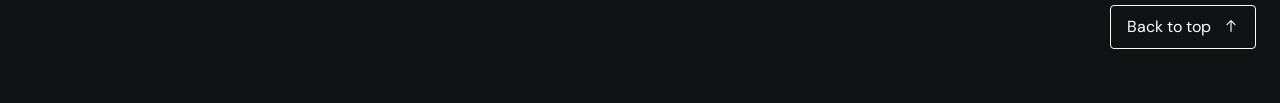
==== commit 84c7bb30: "Update The Chore Facilitator website" ====
--- a/index.html
+++ b/index.html
@@ -263,9 +263,7 @@
 
                     <div class="home-model-side">
 
-                        <span class="home-model-letter">
-                            A
-                        </span>
+                        <span class="home-model-letter" data-card-spacer aria-hidden="true"></span>
 
 
                         <div>
@@ -298,7 +296,7 @@
                         <span></span>
 
                         <strong>
-                            →
+                            <svg class="site-arrow" xmlns="http://www.w3.org/2000/svg" viewBox="0 0 24 24" width="16" height="16" fill="none" stroke="currentColor" stroke-width="1.7" stroke-linecap="round" stroke-linejoin="round" aria-hidden="true" focusable="false"><path d="M4 12h16M14 6l6 6-6 6"/></svg>
                         </strong>
 
                         <span></span>
@@ -311,9 +309,7 @@
 
                     <div class="home-model-center">
 
-                        <span class="home-model-letter">
-                            B
-                        </span>
+                        <span class="home-model-letter" data-card-spacer aria-hidden="true"></span>
 
 
                         <div>
@@ -346,7 +342,7 @@
                         <span></span>
 
                         <strong>
-                            →
+                            <svg class="site-arrow" xmlns="http://www.w3.org/2000/svg" viewBox="0 0 24 24" width="16" height="16" fill="none" stroke="currentColor" stroke-width="1.7" stroke-linecap="round" stroke-linejoin="round" aria-hidden="true" focusable="false"><path d="M4 12h16M14 6l6 6-6 6"/></svg>
                         </strong>
 
                         <span></span>
@@ -359,9 +355,7 @@
 
                     <div class="home-model-side home-model-candidate">
 
-                        <span class="home-model-letter">
-                            C
-                        </span>
+                        <span class="home-model-letter" data-card-spacer aria-hidden="true"></span>
 
 
                         <div>
@@ -458,7 +452,7 @@
 
                         About The Chore Facilitator
 
-                        <span>↗</span>
+                        <span><svg class="site-arrow" xmlns="http://www.w3.org/2000/svg" viewBox="0 0 24 24" width="16" height="16" fill="none" stroke="currentColor" stroke-width="1.7" stroke-linecap="round" stroke-linejoin="round" aria-hidden="true" focusable="false"><path d="M5 19 19 5M5 5h14v14"/></svg></span>
 
                     </a>
 
@@ -627,7 +621,7 @@
 
                                     Explore service
 
-                                    <span>↗</span>
+                                    <span><svg class="site-arrow" xmlns="http://www.w3.org/2000/svg" viewBox="0 0 24 24" width="16" height="16" fill="none" stroke="currentColor" stroke-width="1.7" stroke-linecap="round" stroke-linejoin="round" aria-hidden="true" focusable="false"><path d="M5 19 19 5M5 5h14v14"/></svg></span>
 
                                 </a>
 
@@ -690,7 +684,7 @@
 
                                     Explore service
 
-                                    <span>↗</span>
+                                    <span><svg class="site-arrow" xmlns="http://www.w3.org/2000/svg" viewBox="0 0 24 24" width="16" height="16" fill="none" stroke="currentColor" stroke-width="1.7" stroke-linecap="round" stroke-linejoin="round" aria-hidden="true" focusable="false"><path d="M5 19 19 5M5 5h14v14"/></svg></span>
 
                                 </a>
 
@@ -758,7 +752,7 @@
 
                                     Explore service
 
-                                    <span>↗</span>
+                                    <span><svg class="site-arrow" xmlns="http://www.w3.org/2000/svg" viewBox="0 0 24 24" width="16" height="16" fill="none" stroke="currentColor" stroke-width="1.7" stroke-linecap="round" stroke-linejoin="round" aria-hidden="true" focusable="false"><path d="M5 19 19 5M5 5h14v14"/></svg></span>
 
                                 </a>
 
@@ -821,7 +815,7 @@
 
                                     Explore service
 
-                                    <span>↗</span>
+                                    <span><svg class="site-arrow" xmlns="http://www.w3.org/2000/svg" viewBox="0 0 24 24" width="16" height="16" fill="none" stroke="currentColor" stroke-width="1.7" stroke-linecap="round" stroke-linejoin="round" aria-hidden="true" focusable="false"><path d="M5 19 19 5M5 5h14v14"/></svg></span>
 
                                 </a>
 
@@ -853,7 +847,7 @@
 
                         Explore all services
 
-                        <span>↗</span>
+                        <span><svg class="site-arrow" xmlns="http://www.w3.org/2000/svg" viewBox="0 0 24 24" width="16" height="16" fill="none" stroke="currentColor" stroke-width="1.7" stroke-linecap="round" stroke-linejoin="round" aria-hidden="true" focusable="false"><path d="M5 19 19 5M5 5h14v14"/></svg></span>
 
                     </a>
 
@@ -905,7 +899,7 @@
 
                         See the full process
 
-                        <span>↗</span>
+                        <span><svg class="site-arrow" xmlns="http://www.w3.org/2000/svg" viewBox="0 0 24 24" width="16" height="16" fill="none" stroke="currentColor" stroke-width="1.7" stroke-linecap="round" stroke-linejoin="round" aria-hidden="true" focusable="false"><path d="M5 19 19 5M5 5h14v14"/></svg></span>
 
                     </a>
 
@@ -1081,9 +1075,7 @@
                         FOR CLIENTS
                     </span>
 
-                    <span>
-                        A
-                    </span>
+                    <span data-card-spacer aria-hidden="true"></span>
 
                 </div>
 
@@ -1114,7 +1106,7 @@
 
                         Build your placement brief
 
-                        <span>↗</span>
+                        <span><svg class="site-arrow" xmlns="http://www.w3.org/2000/svg" viewBox="0 0 24 24" width="16" height="16" fill="none" stroke="currentColor" stroke-width="1.7" stroke-linecap="round" stroke-linejoin="round" aria-hidden="true" focusable="false"><path d="M5 19 19 5M5 5h14v14"/></svg></span>
 
                     </a>
 
@@ -1136,9 +1128,7 @@
                         FOR CANDIDATES
                     </span>
 
-                    <span>
-                        B
-                    </span>
+                    <span data-card-spacer aria-hidden="true"></span>
 
                 </div>
 
@@ -1169,7 +1159,7 @@
 
                         Begin your application
 
-                        <span>↗</span>
+                        <span><svg class="site-arrow" xmlns="http://www.w3.org/2000/svg" viewBox="0 0 24 24" width="16" height="16" fill="none" stroke="currentColor" stroke-width="1.7" stroke-linecap="round" stroke-linejoin="round" aria-hidden="true" focusable="false"><path d="M5 19 19 5M5 5h14v14"/></svg></span>
 
                     </a>
 
@@ -1426,7 +1416,7 @@
 
                             Understand the placement model
 
-                            <span>↗</span>
+                            <span><svg class="site-arrow" xmlns="http://www.w3.org/2000/svg" viewBox="0 0 24 24" width="16" height="16" fill="none" stroke="currentColor" stroke-width="1.7" stroke-linecap="round" stroke-linejoin="round" aria-hidden="true" focusable="false"><path d="M5 19 19 5M5 5h14v14"/></svg></span>
 
                         </a>
 
@@ -1565,7 +1555,7 @@
 
 
                             <span class="home-close-arrow">
-                                ↗
+                                <svg class="site-arrow" xmlns="http://www.w3.org/2000/svg" viewBox="0 0 24 24" width="16" height="16" fill="none" stroke="currentColor" stroke-width="1.7" stroke-linecap="round" stroke-linejoin="round" aria-hidden="true" focusable="false"><path d="M5 19 19 5M5 5h14v14"/></svg>
                             </span>
 
                         </a>
@@ -1596,7 +1586,7 @@
 
 
                             <span class="home-close-arrow">
-                                ↗
+                                <svg class="site-arrow" xmlns="http://www.w3.org/2000/svg" viewBox="0 0 24 24" width="16" height="16" fill="none" stroke="currentColor" stroke-width="1.7" stroke-linecap="round" stroke-linejoin="round" aria-hidden="true" focusable="false"><path d="M5 19 19 5M5 5h14v14"/></svg>
                             </span>
 
                         </a>
@@ -1734,7 +1724,7 @@
         </div>
 
 
-        <div class="container back-top-row"><a class="back-to-top" href="#main-content" data-back-to-top aria-label="Back to top">Back to top <span aria-hidden="true">↑</span></a></div>
+        <div class="container back-top-row"><a class="back-to-top" href="#main-content" data-back-to-top aria-label="Back to top">Back to top <span aria-hidden="true"><svg class="site-arrow" xmlns="http://www.w3.org/2000/svg" viewBox="0 0 24 24" width="16" height="16" fill="none" stroke="currentColor" stroke-width="1.7" stroke-linecap="round" stroke-linejoin="round" aria-hidden="true" focusable="false"><path d="M12 20V4M6 10l6-6 6 6"/></svg></span></a></div>
     </footer>
 
 
--- a/site-essentials.css
+++ b/site-essentials.css
@@ -34,3 +34,8 @@
  *,*::before,*::after { animation-duration:0.01ms !important; animation-iteration-count:1 !important; transition-duration:0.01ms !important; }
  .reveal { opacity:1 !important; transform:none !important; }
 }
+
+/* Stable vector arrows: no platform-specific emoji/font substitution. */
+.site-arrow { display:inline-block; width:1em; height:1em; flex-shrink:0; vertical-align:-0.125em; }
+/* Preserve the established card layout after removing decorative letters. */
+[data-card-spacer] { min-height:1em; min-width:1ch; }
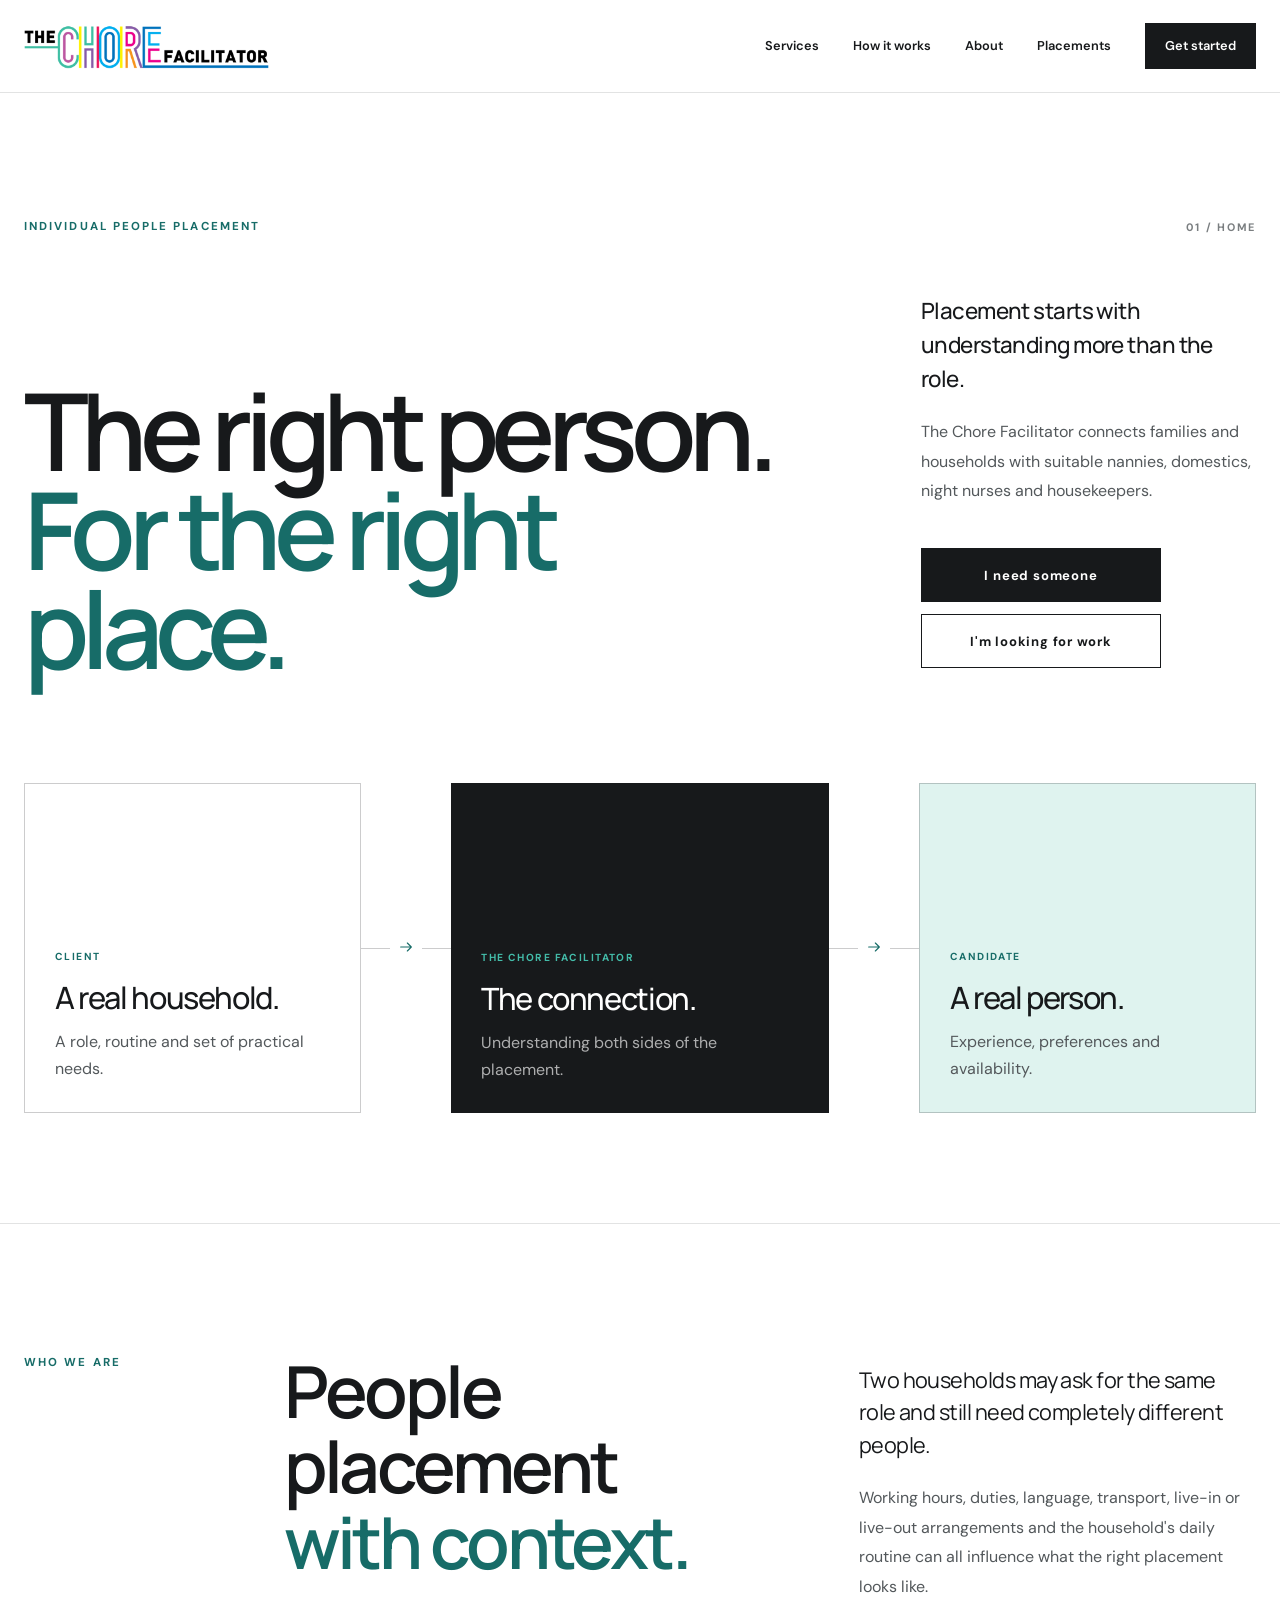
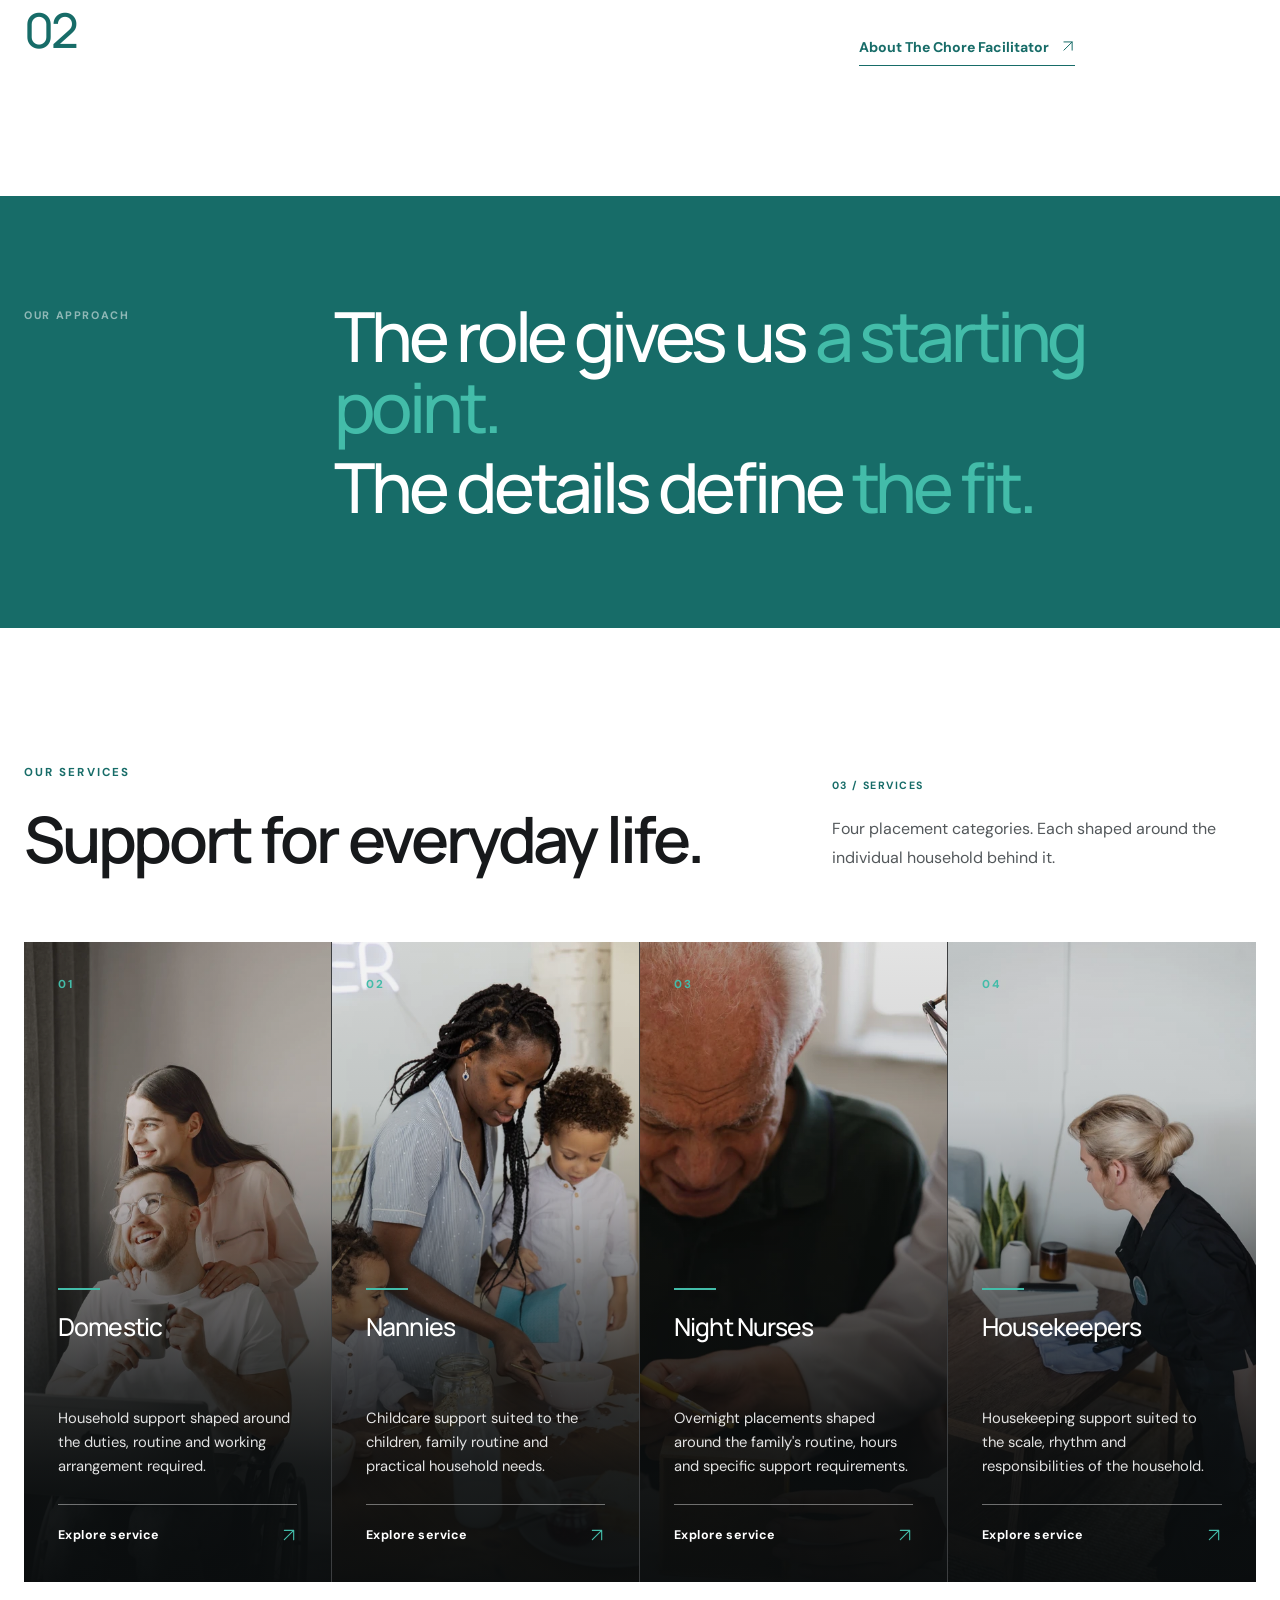
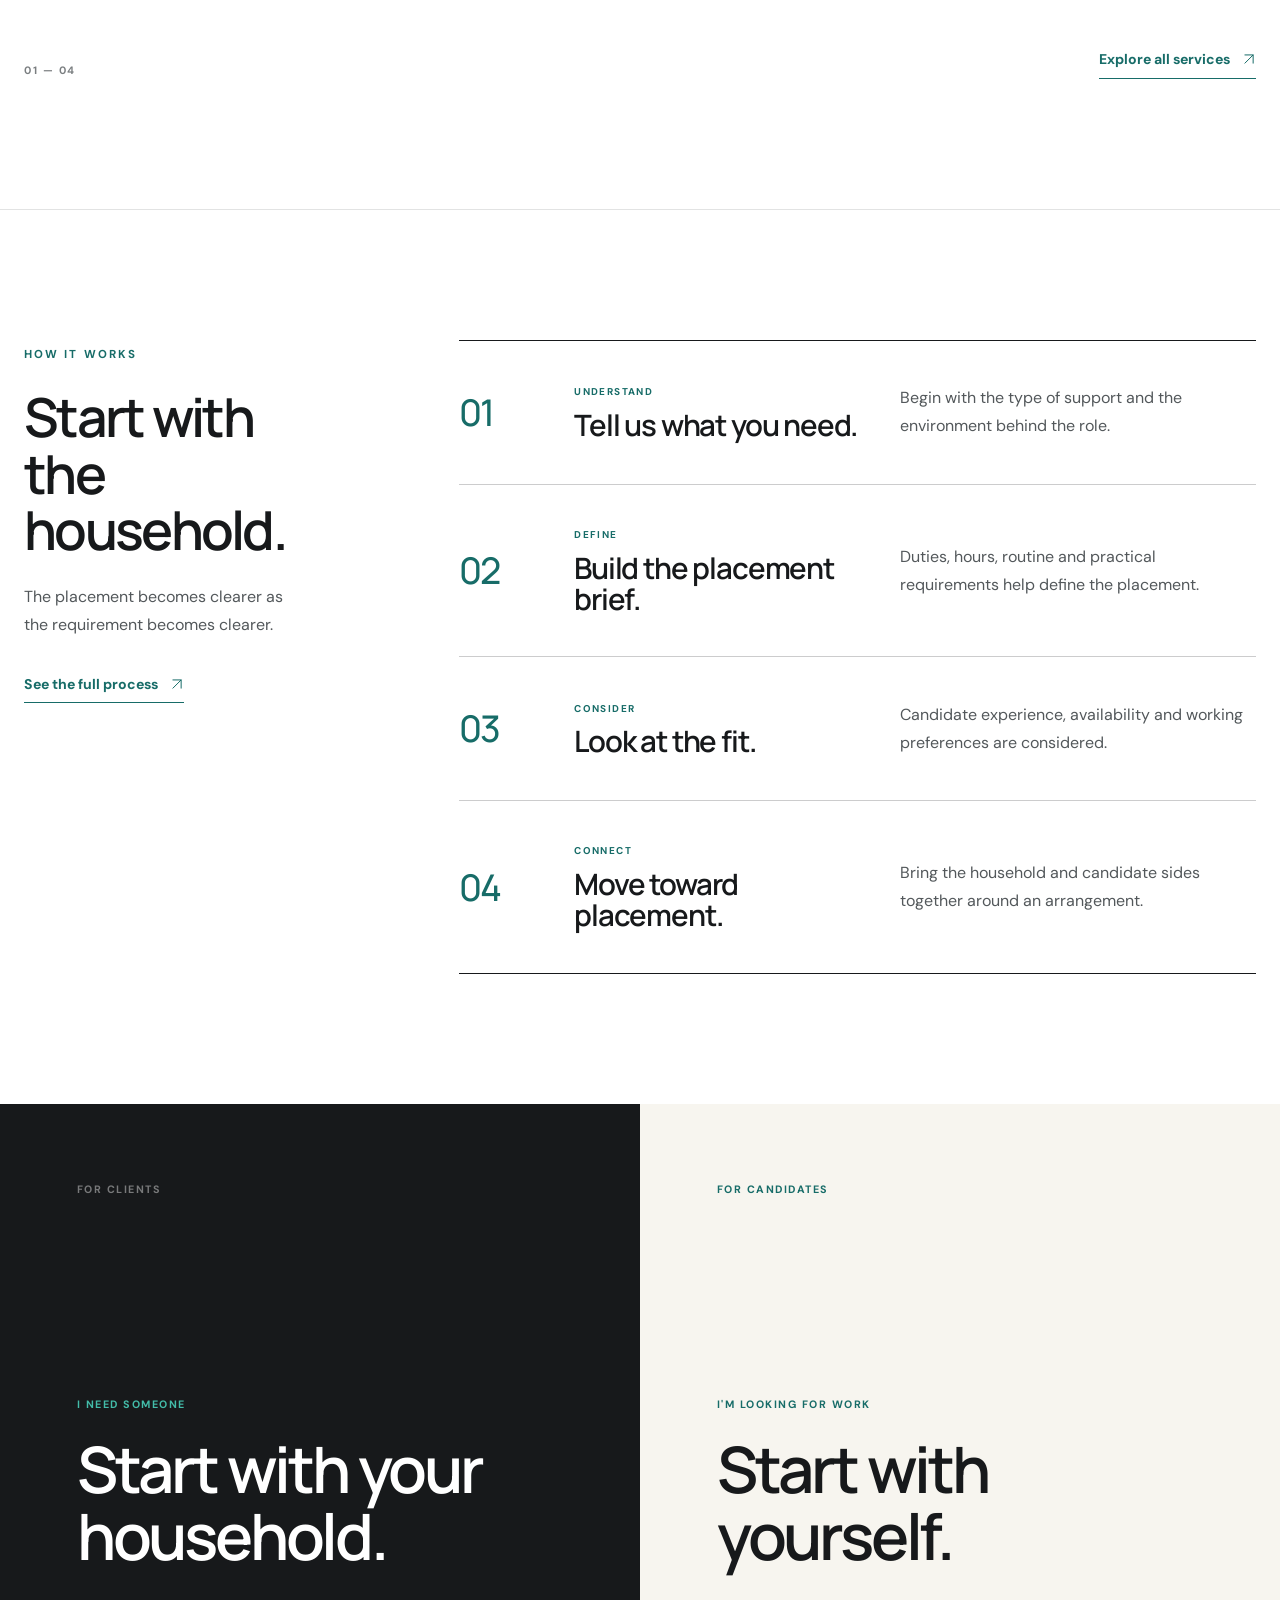
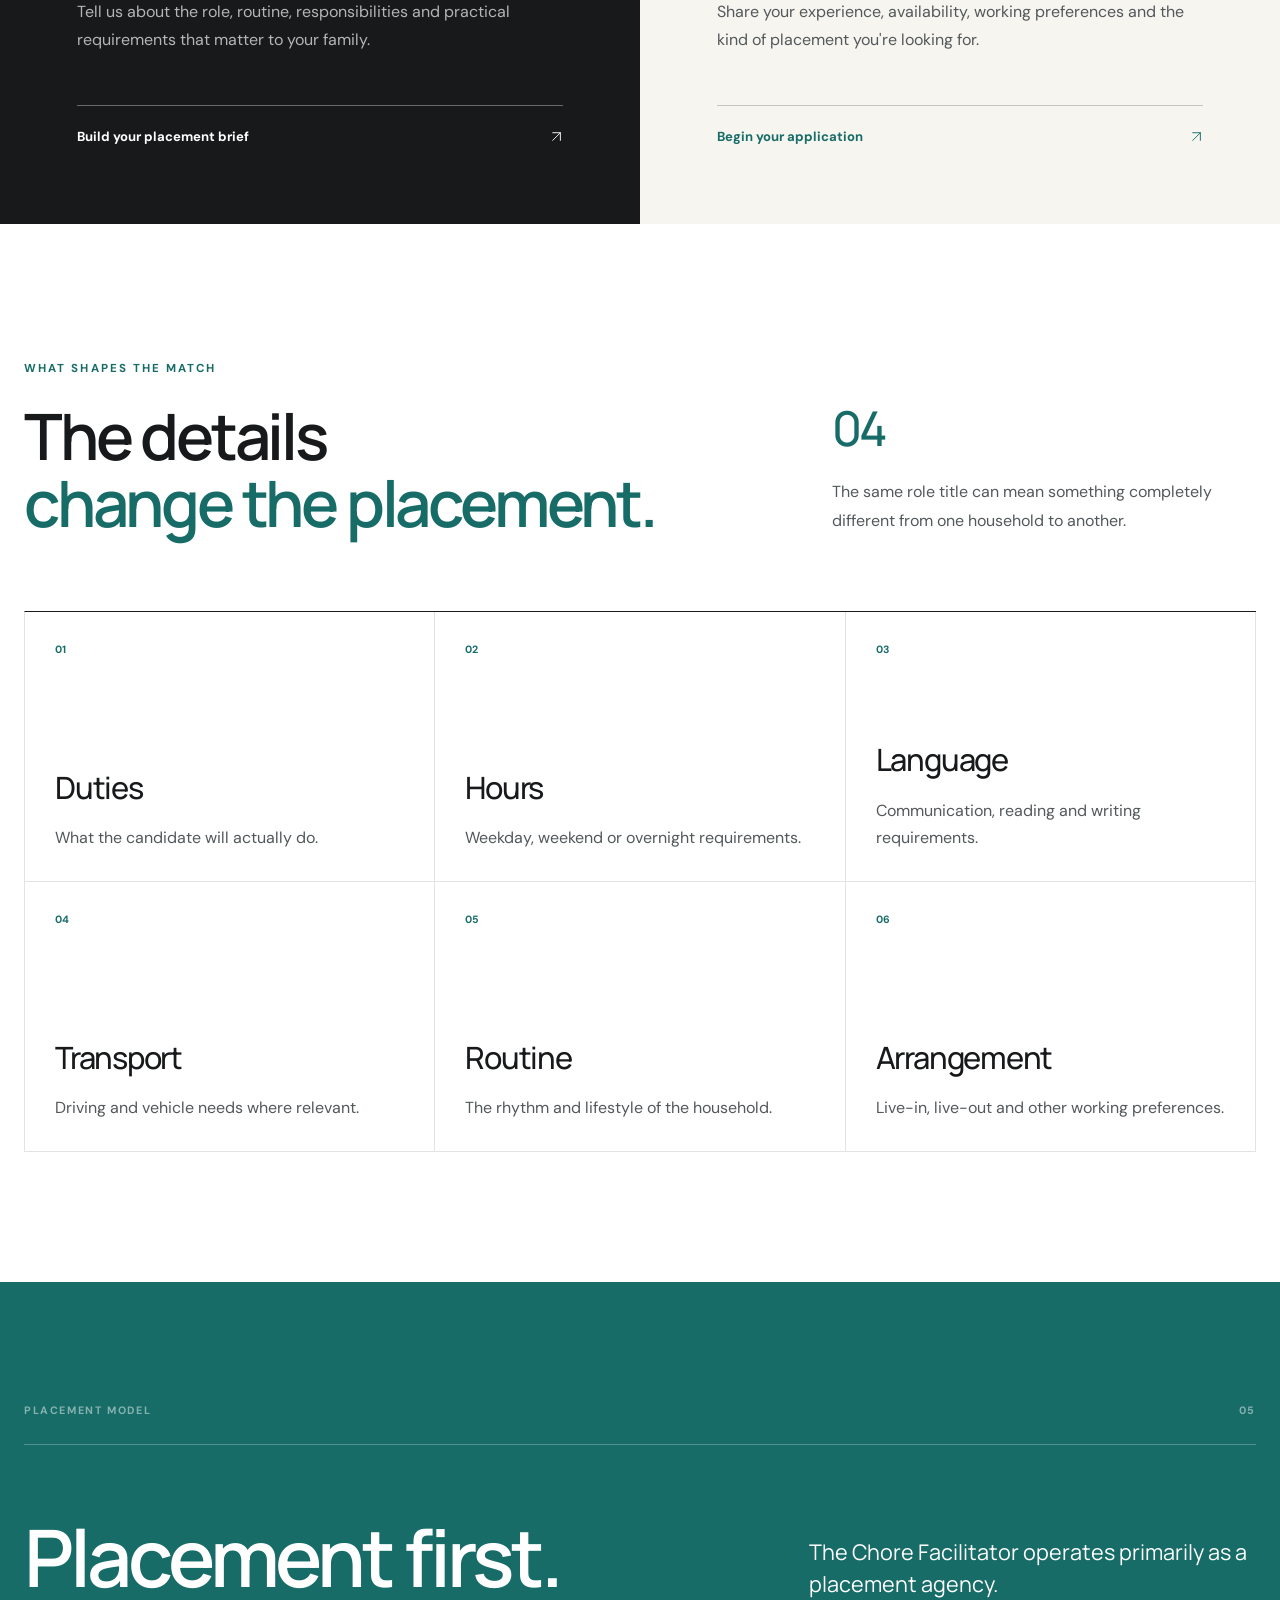
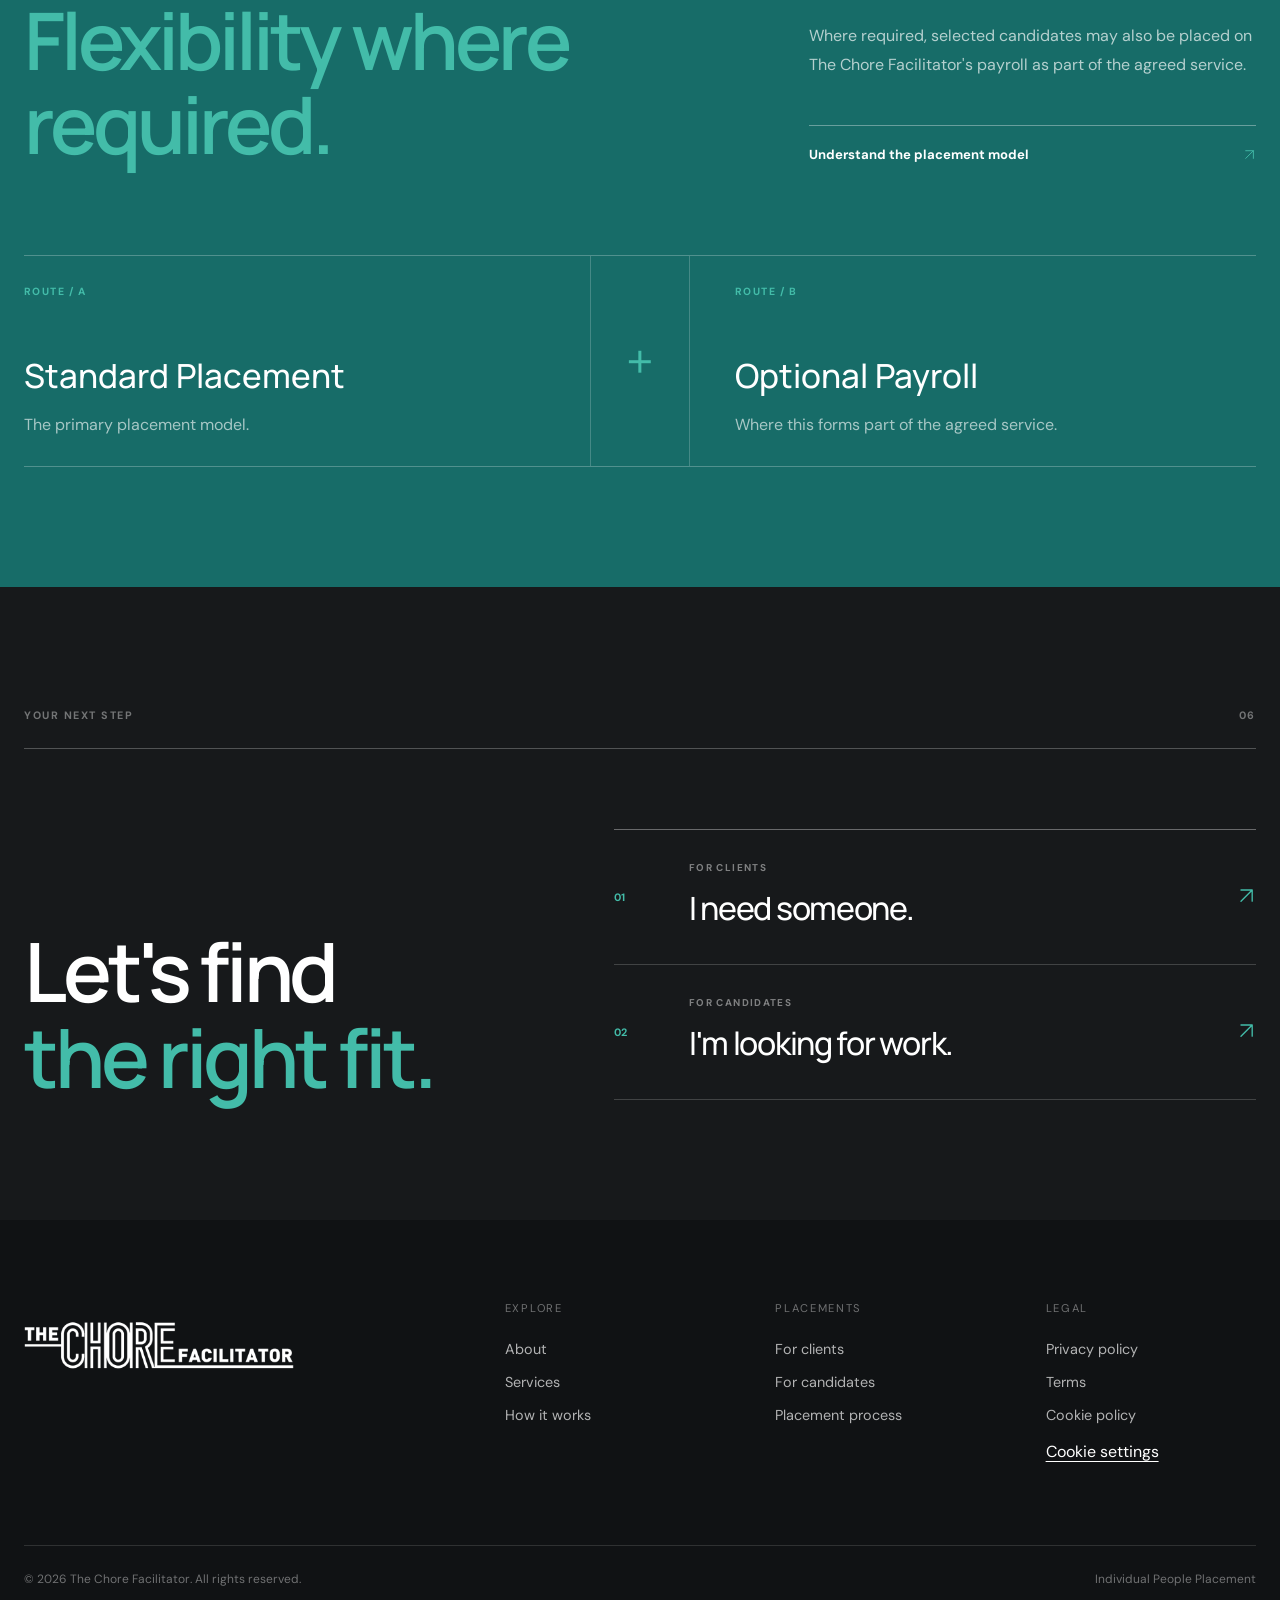
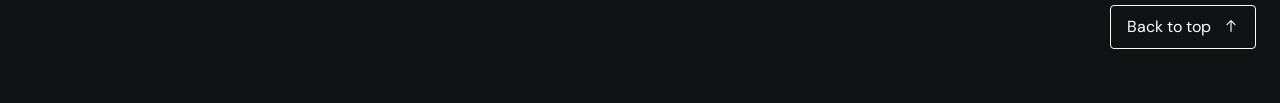
==== commit f31c6695: "Update The Chore Facilitator website" ====
--- a/index.html
+++ b/index.html
@@ -706,14 +706,11 @@
                     <article class="image-service-card">
 
 
-                        <!--
-                            TEMPORARY IMAGE.
-                            Replace during final imagery pass.
-                        -->
+                        <!-- Night nurse placement image -->
 
                         <img
                             src="images/caregivers-1920.webp" srcset="images/caregivers-640.webp 640w, images/caregivers-1280.webp 1280w, images/caregivers-1920.webp 1920w" sizes="(max-width: 700px) 100vw, (max-width: 1050px) 80vw, 50vw"
-                            alt="Temporary imagery for night nurse placement"
+                            alt="Night nurse placement"
                             loading="lazy"
                          width="2645" height="3874" decoding="async">
 
--- a/site-essentials.css
+++ b/site-essentials.css
@@ -39,3 +39,25 @@
 .site-arrow { display:inline-block; width:1em; height:1em; flex-shrink:0; vertical-align:-0.125em; }
 /* Preserve the established card layout after removing decorative letters. */
 [data-card-spacer] { min-height:1em; min-width:1ch; }
+
+/* Matching dimensions for the paired homepage and closing-section buttons. */
+.home-hero-actions > .btn,
+.svc-close-actions > .btn {
+ width:240px;
+ max-width:100%;
+ min-height:54px;
+ text-align:center;
+}
+.bridge-center .bridge-logo {
+ display:block;
+ width:140px;
+ max-width:calc(100% - 24px);
+ height:auto;
+ object-fit:contain;
+ position:relative;
+ z-index:1;
+}
+@media (max-width:700px) {
+ .home-hero-actions > .btn,
+ .svc-close-actions > .btn { width:100%; }
+}
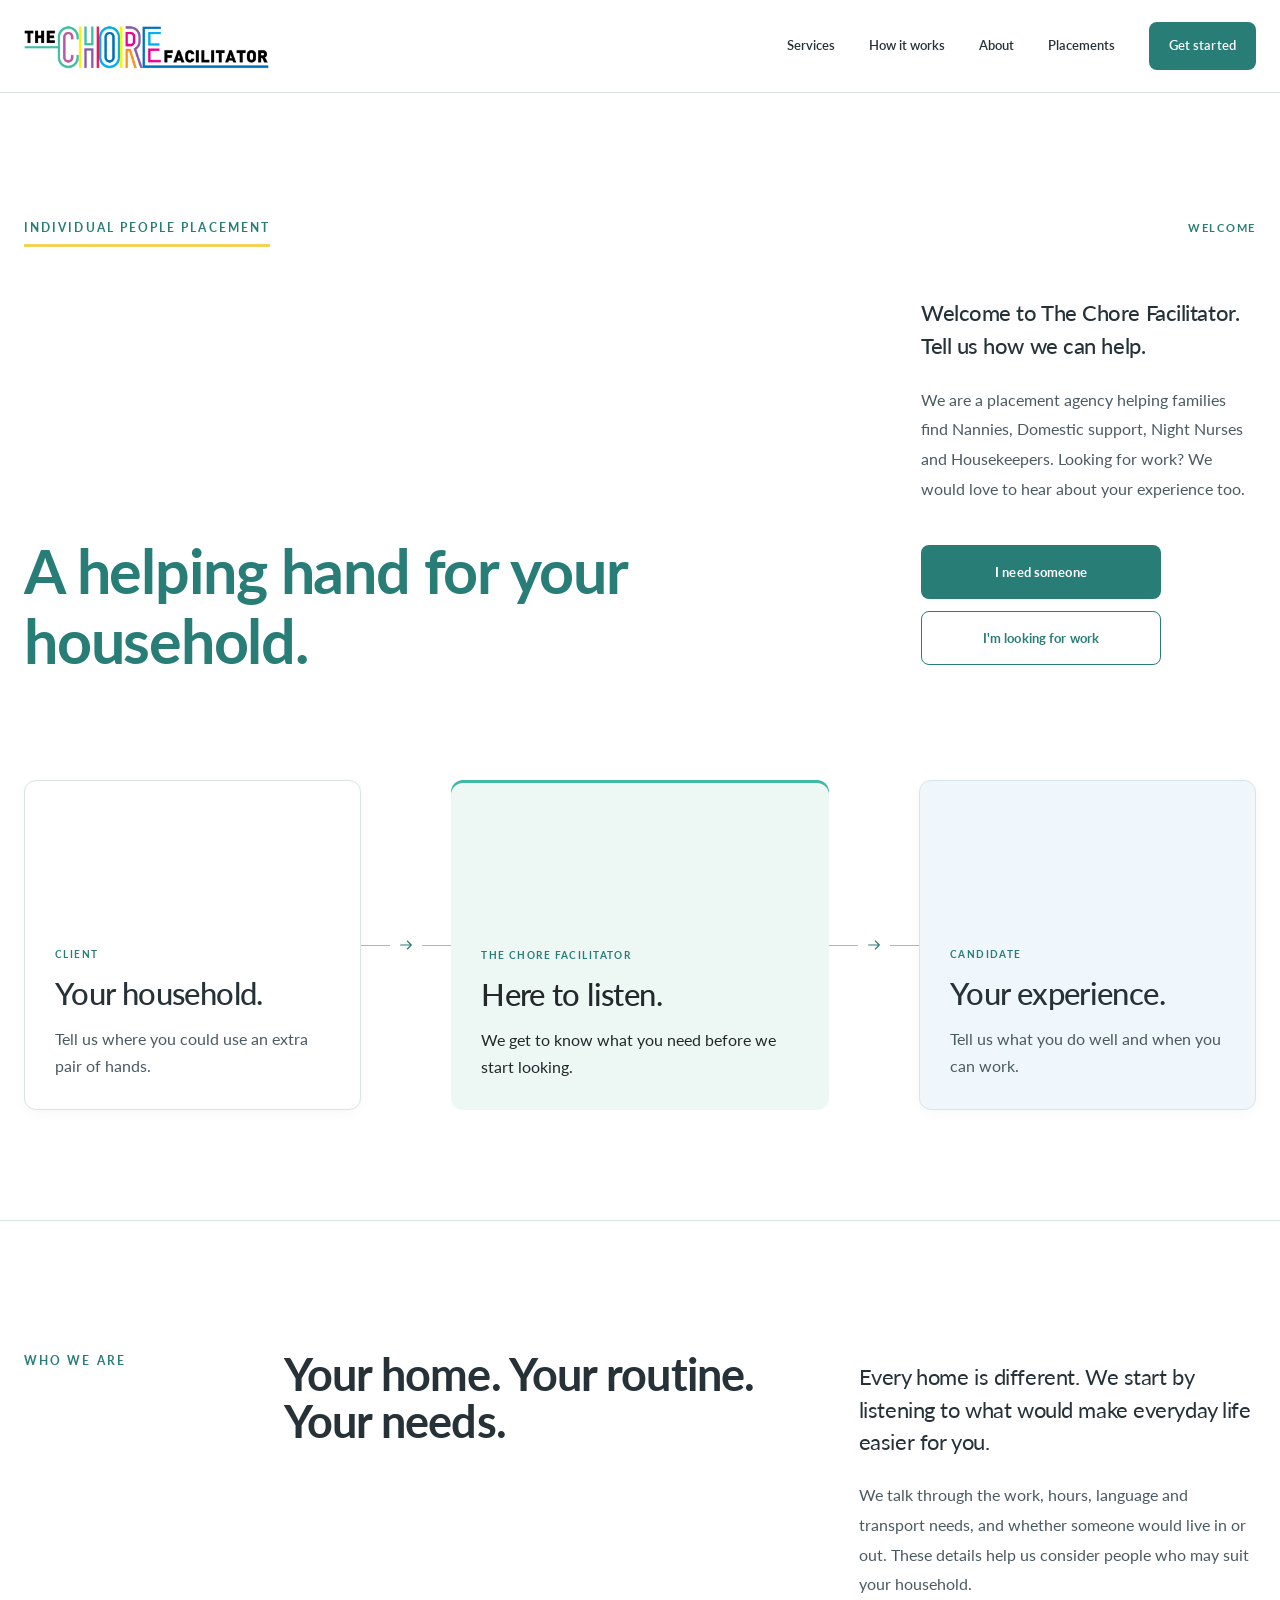
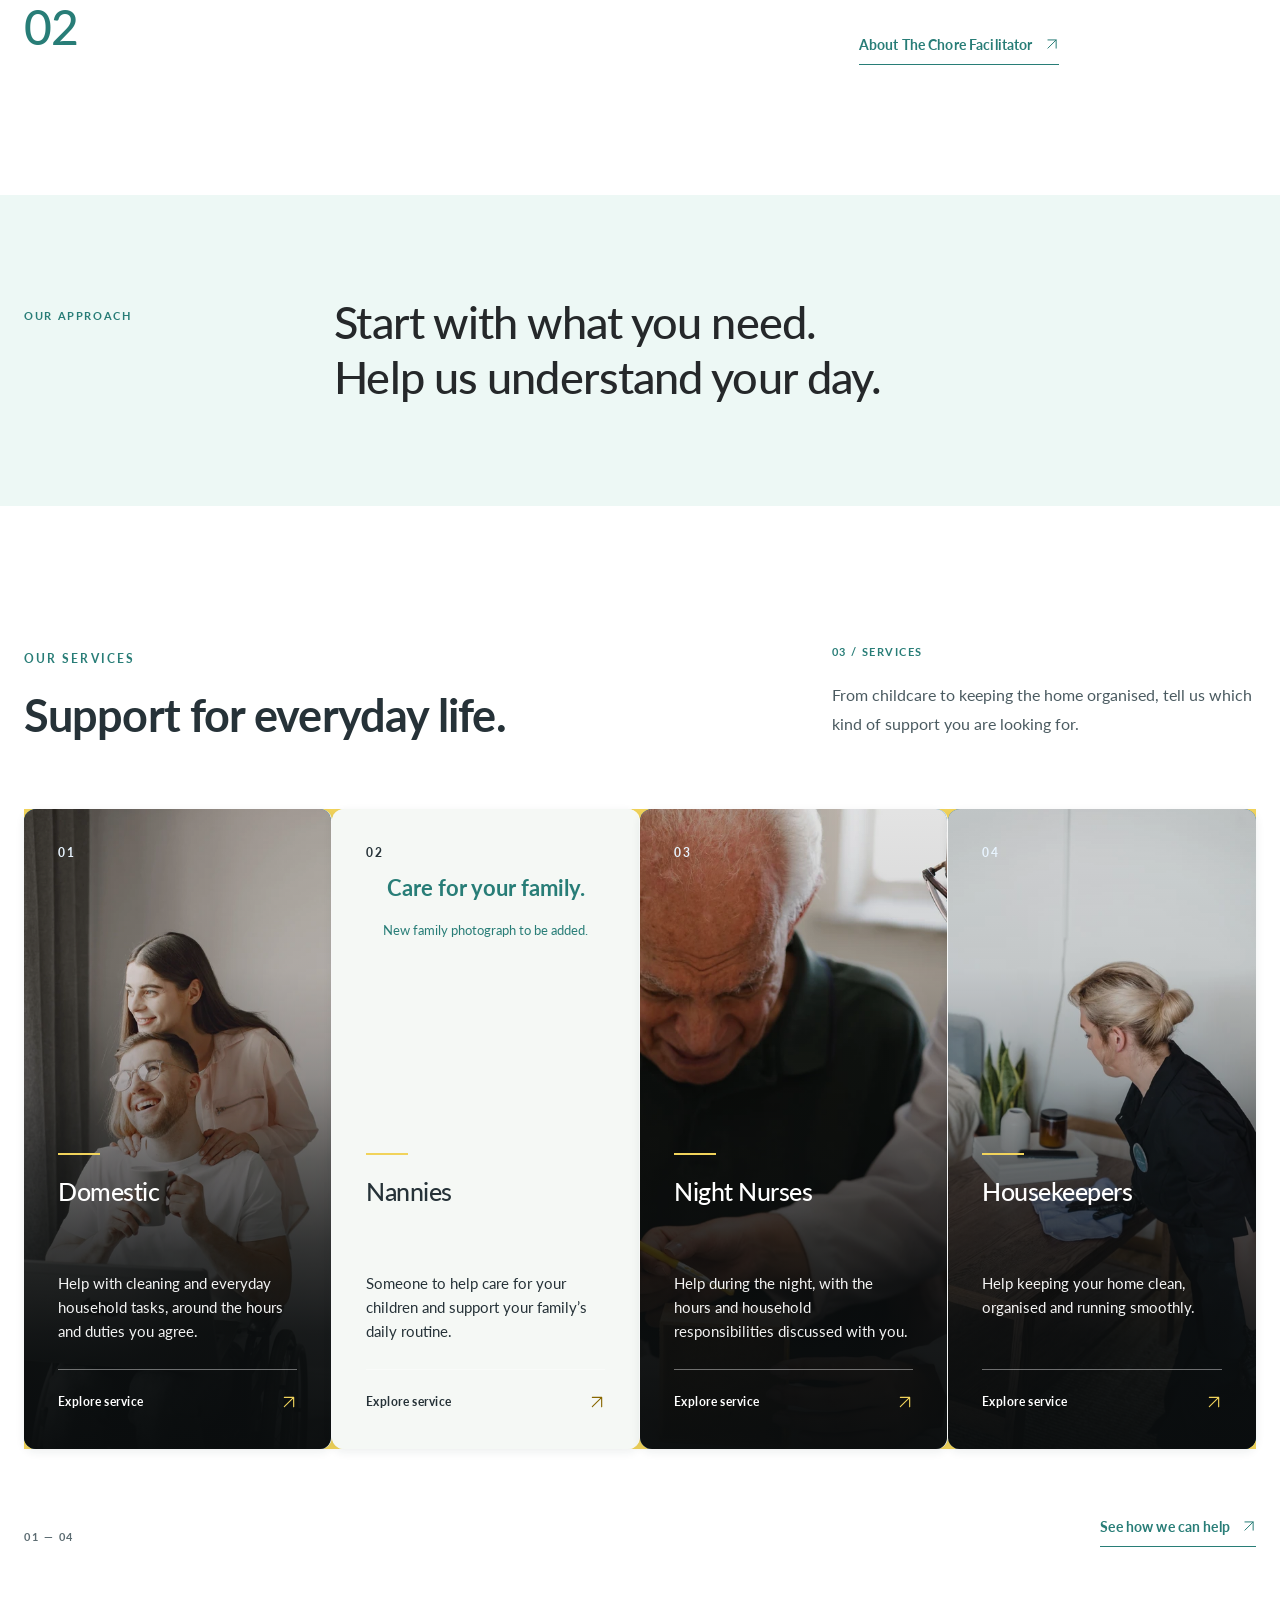
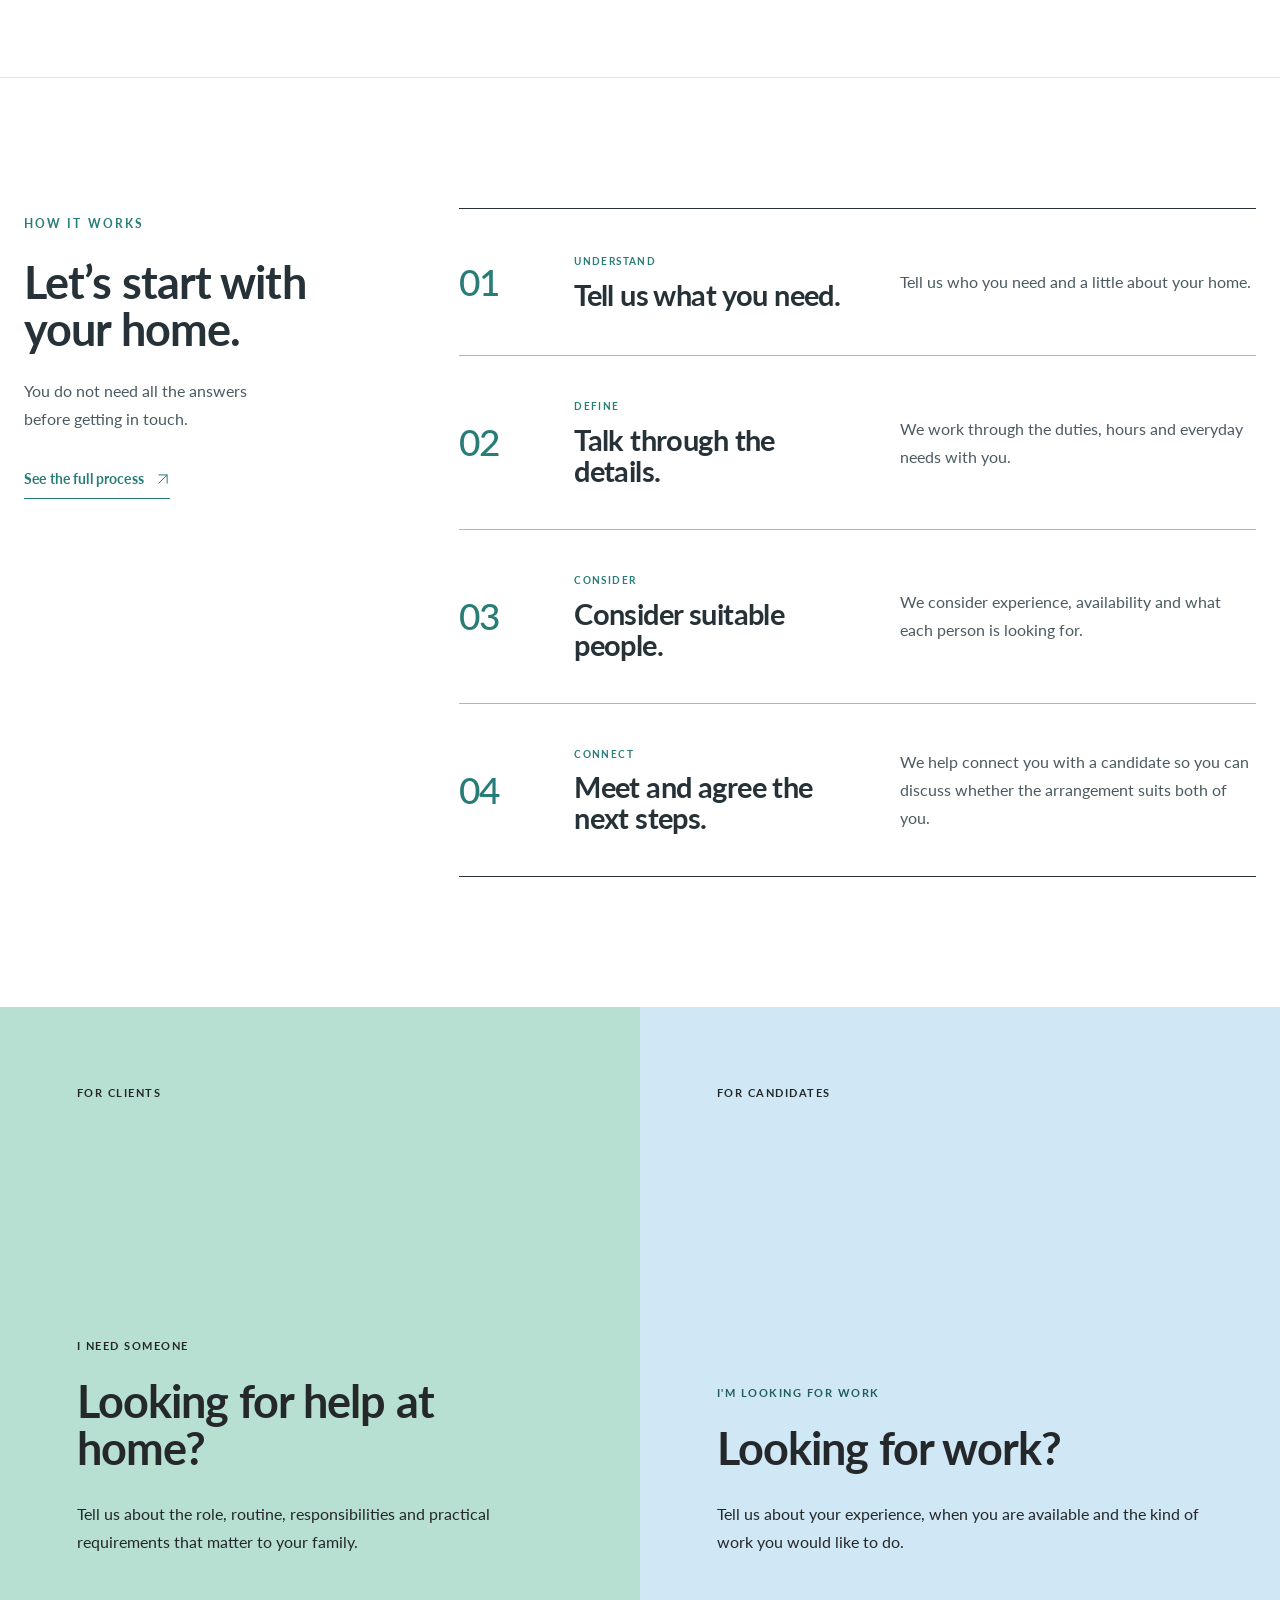
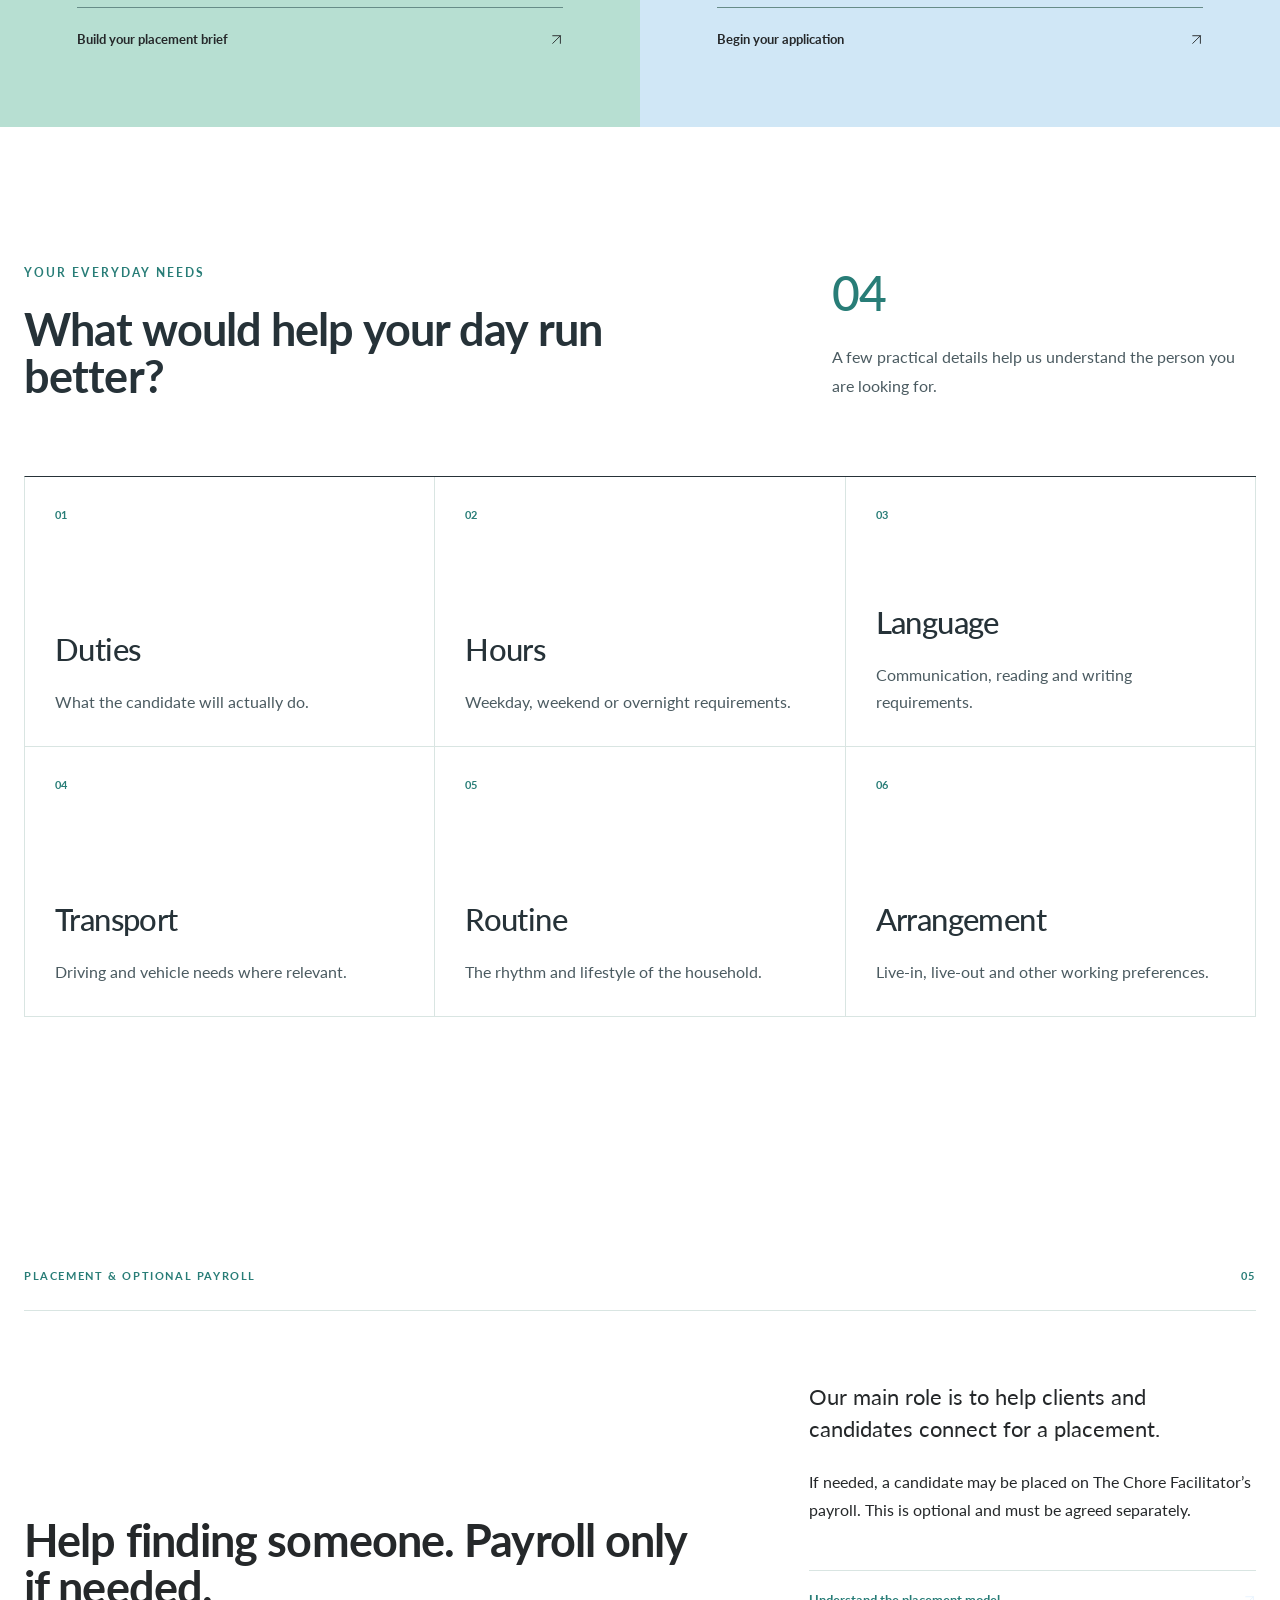
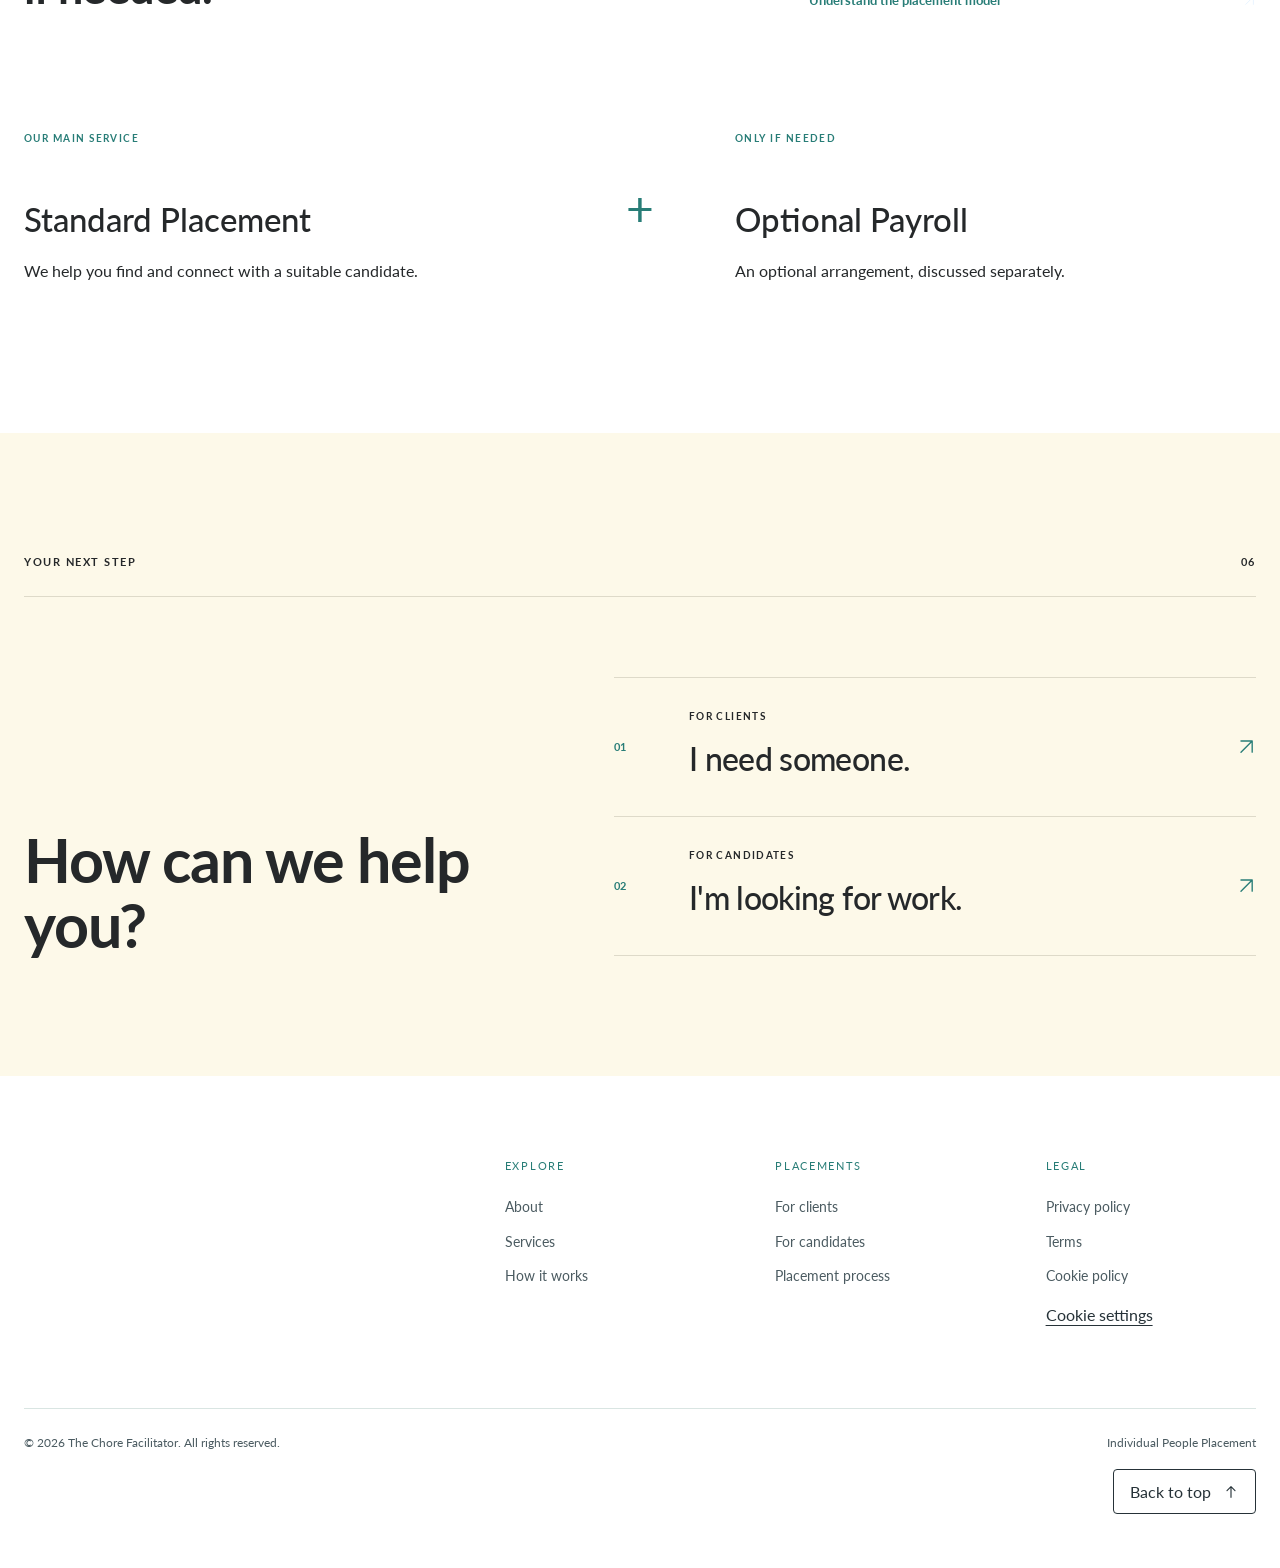
==== commit 6111127e: "Update The Chore Facilitator website design" ====
--- a/index.html
+++ b/index.html
@@ -175,7 +175,7 @@
                     </span>
 
                     <span class="home-hero-index">
-                        01 / HOME
+                        WELCOME
                     </span>
 
                 </div>
@@ -189,15 +189,7 @@
 
                     <div class="home-hero-heading">
 
-                        <h1>
-
-                            The right person.
-
-                            <span>
-                                For the right place.
-                            </span>
-
-                        </h1>
+                        <h1>A helping hand for your household.</h1>
 
                     </div>
 
@@ -205,21 +197,10 @@
 
                     <div class="home-hero-copy">
 
-                        <p class="home-hero-lead">
-
-                            Placement starts with understanding
-                            more than the role.
-
-                        </p>
-
-
-                        <p>
-
-                            The Chore Facilitator connects families
-                            and households with suitable nannies,
-                            domestics, night nurses and housekeepers.
-
-                        </p>
+                        <p class="home-hero-lead">Welcome to The Chore Facilitator. Tell us how we can help.</p>
+
+
+                        <p>We are a placement agency helping families find Nannies, Domestic support, Night Nurses and Housekeepers. Looking for work? We would love to hear about your experience too.</p>
 
 
 
@@ -272,13 +253,9 @@
                                 CLIENT
                             </span>
 
-                            <strong>
-                                A real household.
-                            </strong>
-
-                            <p>
-                                A role, routine and set of practical needs.
-                            </p>
+                            <strong>Your household.</strong>
+
+                            <p>Tell us where you could use an extra pair of hands.</p>
 
                         </div>
 
@@ -318,13 +295,9 @@
                                 THE CHORE FACILITATOR
                             </span>
 
-                            <strong>
-                                The connection.
-                            </strong>
-
-                            <p>
-                                Understanding both sides of the placement.
-                            </p>
+                            <strong>Here to listen.</strong>
+
+                            <p>We get to know what you need before we start looking.</p>
 
                         </div>
 
@@ -364,13 +337,9 @@
                                 CANDIDATE
                             </span>
 
-                            <strong>
-                                A real person.
-                            </strong>
-
-                            <p>
-                                Experience, preferences and availability.
-                            </p>
+                            <strong>Your experience.</strong>
+
+                            <p>Tell us what you do well and when you can work.</p>
 
                         </div>
 
@@ -411,15 +380,7 @@
 
                 <div class="home-intro-heading">
 
-                    <h2>
-
-                        People placement
-
-                        <span>
-                            with context.
-                        </span>
-
-                    </h2>
+                    <h2>Your home. Your routine. Your needs.</h2>
 
                 </div>
 
@@ -427,22 +388,10 @@
 
                 <div class="home-intro-copy">
 
-                    <p class="home-intro-lead">
-
-                        Two households may ask for the same role
-                        and still need completely different people.
-
-                    </p>
-
-
-                    <p>
-
-                        Working hours, duties, language, transport,
-                        live-in or live-out arrangements and the
-                        household's daily routine can all influence
-                        what the right placement looks like.
-
-                    </p>
+                    <p class="home-intro-lead">Every home is different. We start by listening to what would make everyday life easier for you.</p>
+
+
+                    <p>We talk through the work, hours, language and transport needs, and whether someone would live in or out. These details help us consider people who may suit your household.</p>
 
 
                     <a
@@ -486,26 +435,10 @@
 
                 <div>
 
-                    <p>
-
-                        The role gives us
-
-                        <span>
-                            a starting point.
-                        </span>
-
-                    </p>
-
-
-                    <p>
-
-                        The details define
-
-                        <span>
-                            the fit.
-                        </span>
-
-                    </p>
+                    <p>Start with what you need.</p>
+
+
+                    <p>Help us understand your day.</p>
 
                 </div>
 
@@ -550,13 +483,7 @@
                         </span>
 
 
-                        <p>
-
-                            Four placement categories.
-                            Each shaped around the individual
-                            household behind it.
-
-                        </p>
+                        <p>From childcare to keeping the home organised, tell us which kind of support you are looking for.</p>
 
                     </div>
 
@@ -608,13 +535,7 @@
                                 </h3>
 
 
-                                <p>
-
-                                    Household support shaped around
-                                    the duties, routine and working
-                                    arrangement required.
-
-                                </p>
+                                <p>Help with cleaning and everyday household tasks, around the hours and duties you agree.</p>
 
 
                                 <a href="services.html#domestic">
@@ -643,11 +564,7 @@
                     <article class="image-service-card">
 
 
-                        <img
-                            src="images/nannies-1920.webp" srcset="images/nannies-640.webp 640w, images/nannies-1280.webp 1280w, images/nannies-1920.webp 1920w" sizes="(max-width: 700px) 100vw, (max-width: 1050px) 80vw, 50vw"
-                            alt="Nanny placement"
-                            loading="lazy"
-                         width="4480" height="6720" decoding="async">
+                        <div class="image-pending" role="img" aria-label="Nanny photo awaiting replacement"><div><strong>Care for your family.</strong><small>New family photograph to be added.</small></div></div>
 
 
                         <div class="image-service-overlay"></div>
@@ -671,13 +588,7 @@
                                 </h3>
 
 
-                                <p>
-
-                                    Childcare support suited to the
-                                    children, family routine and
-                                    practical household needs.
-
-                                </p>
+                                <p>Someone to help care for your children and support your family’s daily routine.</p>
 
 
                                 <a href="services.html#nannies">
@@ -736,13 +647,7 @@
                                 </h3>
 
 
-                                <p>
-
-                                    Overnight placements shaped around
-                                    the family's routine, hours and
-                                    specific support requirements.
-
-                                </p>
+                                <p>Help during the night, with the hours and household responsibilities discussed with you.</p>
 
 
                                 <a href="services.html#night-nurses">
@@ -799,13 +704,7 @@
                                 </h3>
 
 
-                                <p>
-
-                                    Housekeeping support suited to
-                                    the scale, rhythm and responsibilities
-                                    of the household.
-
-                                </p>
+                                <p>Help keeping your home clean, organised and running smoothly.</p>
 
 
                                 <a href="services.html#housekeepers">
@@ -842,7 +741,7 @@
                         class="text-link"
                     >
 
-                        Explore all services
+                        See how we can help
 
                         <span><svg class="site-arrow" xmlns="http://www.w3.org/2000/svg" viewBox="0 0 24 24" width="16" height="16" fill="none" stroke="currentColor" stroke-width="1.7" stroke-linecap="round" stroke-linejoin="round" aria-hidden="true" focusable="false"><path d="M5 19 19 5M5 5h14v14"/></svg></span>
 
@@ -876,17 +775,10 @@
                     </span>
 
 
-                    <h2>
-                        Start with the household.
-                    </h2>
-
-
-                    <p>
-
-                        The placement becomes clearer
-                        as the requirement becomes clearer.
-
-                    </p>
+                    <h2>Let’s start with your home.</h2>
+
+
+                    <p>You do not need all the answers before getting in touch.</p>
 
 
                     <a
@@ -933,12 +825,7 @@
                         </div>
 
 
-                        <p>
-
-                            Begin with the type of support
-                            and the environment behind the role.
-
-                        </p>
+                        <p>Tell us who you need and a little about your home.</p>
 
                     </article>
 
@@ -960,19 +847,12 @@
                             </span>
 
 
-                            <h3>
-                                Build the placement brief.
-                            </h3>
+                            <h3>Talk through the details.</h3>
 
                         </div>
 
 
-                        <p>
-
-                            Duties, hours, routine and practical
-                            requirements help define the placement.
-
-                        </p>
+                        <p>We work through the duties, hours and everyday needs with you.</p>
 
                     </article>
 
@@ -994,19 +874,12 @@
                             </span>
 
 
-                            <h3>
-                                Look at the fit.
-                            </h3>
+                            <h3>Consider suitable people.</h3>
 
                         </div>
 
 
-                        <p>
-
-                            Candidate experience, availability
-                            and working preferences are considered.
-
-                        </p>
+                        <p>We consider experience, availability and what each person is looking for.</p>
 
                     </article>
 
@@ -1028,19 +901,12 @@
                             </span>
 
 
-                            <h3>
-                                Move toward placement.
-                            </h3>
+                            <h3>Meet and agree the next steps.</h3>
 
                         </div>
 
 
-                        <p>
-
-                            Bring the household and candidate
-                            sides together around an arrangement.
-
-                        </p>
+                        <p>We help connect you with a candidate so you can discuss whether the arrangement suits both of you.</p>
 
                     </article>
 
@@ -1085,9 +951,7 @@
                     </p>
 
 
-                    <h2>
-                        Start with your household.
-                    </h2>
+                    <h2>Looking for help at home?</h2>
 
 
                     <p>
@@ -1138,18 +1002,10 @@
                     </p>
 
 
-                    <h2>
-                        Start with yourself.
-                    </h2>
-
-
-                    <p>
-
-                        Share your experience, availability,
-                        working preferences and the kind of
-                        placement you're looking for.
-
-                    </p>
+                    <h2>Looking for work?</h2>
+
+
+                    <p>Tell us about your experience, when you are available and the kind of work you would like to do.</p>
 
 
                     <a href="apply.html">
@@ -1185,19 +1041,11 @@
                     <div>
 
                         <span class="section-label">
-                            WHAT SHAPES THE MATCH
-                        </span>
-
-
-                        <h2>
-
-                            The details
-
-                            <span>
-                                change the placement.
-                            </span>
-
-                        </h2>
+                            YOUR EVERYDAY NEEDS
+                        </span>
+
+
+                        <h2>What would help your day run better?</h2>
 
                     </div>
 
@@ -1210,13 +1058,7 @@
                         </span>
 
 
-                        <p>
-
-                            The same role title can mean
-                            something completely different
-                            from one household to another.
-
-                        </p>
+                        <p>A few practical details help us understand the person you are looking for.</p>
 
                     </div>
 
@@ -1345,7 +1187,7 @@
 
 
         <!-- =====================================================
-             PLACEMENT MODEL
+             PLACEMENT & OPTIONAL PAYROLL
         ====================================================== -->
 
         <section class="home-placement">
@@ -1356,7 +1198,7 @@
                 <div class="home-placement-top">
 
                     <span>
-                        PLACEMENT MODEL
+                        PLACEMENT & OPTIONAL PAYROLL
                     </span>
 
                     <span>
@@ -1372,15 +1214,7 @@
 
                     <div class="home-placement-heading">
 
-                        <h2>
-
-                            Placement first.
-
-                            <span>
-                                Flexibility where required.
-                            </span>
-
-                        </h2>
+                        <h2>Help finding someone. Payroll only if needed.</h2>
 
                     </div>
 
@@ -1388,22 +1222,10 @@
 
                     <div class="home-placement-copy">
 
-                        <p class="home-placement-lead">
-
-                            The Chore Facilitator operates
-                            primarily as a placement agency.
-
-                        </p>
-
-
-                        <p>
-
-                            Where required, selected candidates
-                            may also be placed on The Chore
-                            Facilitator's payroll as part of
-                            the agreed service.
-
-                        </p>
+                        <p class="home-placement-lead">Our main role is to help clients and candidates connect for a placement.</p>
+
+
+                        <p>If needed, a candidate may be placed on The Chore Facilitator’s payroll. This is optional and must be agreed separately.</p>
 
 
                         <a
@@ -1432,16 +1254,14 @@
                     <div>
 
                         <span>
-                            ROUTE / A
+                            OUR MAIN SERVICE
                         </span>
 
                         <strong>
                             Standard Placement
                         </strong>
 
-                        <p>
-                            The primary placement model.
-                        </p>
+                        <p>We help you find and connect with a suitable candidate.</p>
 
                     </div>
 
@@ -1460,16 +1280,14 @@
                     <div>
 
                         <span>
-                            ROUTE / B
+                            ONLY IF NEEDED
                         </span>
 
                         <strong>
                             Optional Payroll
                         </strong>
 
-                        <p>
-                            Where this forms part of the agreed service.
-                        </p>
+                        <p>An optional arrangement, discussed separately.</p>
 
                     </div>
 
@@ -1511,15 +1329,7 @@
 
                     <div>
 
-                        <h2>
-
-                            Let's find
-
-                            <span>
-                                the right fit.
-                            </span>
-
-                        </h2>
+                        <h2>How can we help you?</h2>
 
                     </div>
 
--- a/style.css
+++ b/style.css
@@ -14,7 +14,7 @@
 
 ================================================================ */
 
-@import url('https://fonts.googleapis.com/css2?family=DM+Sans:wght@400;500;600;700&family=Manrope:wght@400;500;600;700&display=swap');
+@import url('https://fonts.googleapis.com/css2?family=Lato:wght@400;700;900&display=swap');
 
 /* ================================================================
 
@@ -23,32 +23,34 @@
 ================================================================ */
 
 :root {
+ --font-family: "Lato", "Segoe UI", Arial, sans-serif;
+ --brand-blue:#0070c0; --brand-sky:#86c5ff; --brand-strong:#0070c0; --accent-yellow:#ffa62b;
 
     --white: #ffffff;
 
-    --warm-white: #f7f5ef;
-
-    --charcoal: #17191b;
-
-    --charcoal-soft: #25282a;
-
-    --body: #53585b;
-
-    --body-light: #7a7e80;
-
-    --teal: #43bca9;
-
-    --teal-light: #dff3ef;
-
-    --deep-teal: #176c68;
-
-    --deep-teal-dark: #10504d;
-
-    --muted-blue: #25749a;
-
-    --line: rgba(23, 25, 27, 0.12);
-
-    --line-strong: rgba(23, 25, 27, 0.22);
+    --warm-white: #ffffff;
+
+    --charcoal: #263238;
+
+    --charcoal-soft: #34464c;
+
+    --body: #4b5b61;
+
+    --body-light: #5c6c72;
+
+    --teal: #86c5ff;
+
+    --teal-light: #eef6ff;
+
+    --deep-teal: #0070c0;
+
+    --deep-teal-dark: #2e5aa7;
+
+    --muted-blue: #0070c0;
+
+    --line: rgba(46,90,167,.16);
+
+    --line-strong: rgba(46,90,167,.32);
 
     --container: 1280px;
 
@@ -96,7 +98,7 @@
 
     overflow-x: hidden;
 
-    font-family: "DM Sans", sans-serif;
+    font-family: var(--font-family);
 
     background: var(--white);
 
@@ -178,7 +180,7 @@
 
     padding: 12px 18px;
 
-    background: var(--charcoal);
+    background: var(--brand-strong);
 
     color: var(--white);
 
@@ -238,7 +240,7 @@
 
 .section-label.light {
 
-    color: rgba(255, 255, 255, 0.68);
+    color: rgba(255,255,255,.95);
 
 }
 
@@ -250,7 +252,7 @@
 
 h4 {
 
-    font-family: "Manrope", sans-serif;
+    font-family: var(--font-family);
 
     font-weight: 600;
 
@@ -260,3857 +262,3811 @@
 
 h2 {
 
+    font-size: clamp(2rem,3.5vw,3.4rem);
+
+    letter-spacing: -0.02em;
+
+}
+
+p {
+
+    color: var(--body);
+
+}
+
+/* ================================================================
+
+   BUTTONS
+
+================================================================ */
+
+.btn {
+
+    display: inline-flex;
+
+    align-items: center;
+
+    justify-content: center;
+
+    min-height: 54px;
+
+    padding: 0 28px;
+
+    border: 1px solid transparent;
+
+    background: transparent;
+
+    font-size: 0.82rem;
+
+    font-weight: 700;
+
+    letter-spacing: 0.06em;
+
+    cursor: pointer;
+
+    transition:
+
+        transform var(--transition),
+
+        background var(--transition),
+
+        color var(--transition),
+
+        border-color var(--transition);
+
+}
+
+.btn:hover {
+
+    transform: translateY(-2px);
+
+}
+
+.btn-primary {
+
+    background: var(--brand-strong);
+
+    color: var(--white);
+
+}
+
+.btn-primary:hover {
+
+    background: var(--deep-teal);
+
+}
+
+.btn-secondary {
+
+    border-color: var(--charcoal);
+
+    background: var(--white);
+
+    color: var(--charcoal);
+
+}
+
+.btn-secondary:hover {
+
+    background: var(--brand-strong);
+
+    color: var(--white);
+
+}
+
+.btn-light {
+
+    background: var(--white);
+
+    color: var(--charcoal);
+
+}
+
+.btn-light:hover {
+
+    background: var(--teal-light);
+
+}
+
+.btn-outline-light {
+
+    border-color: rgba(255,255,255,.95);
+
+    color: var(--white);
+
+}
+
+.btn-outline-light:hover {
+
+    border-color: var(--white);
+
+    background: var(--white);
+
+    color: var(--deep-teal);
+
+}
+
+/* ================================================================
+
+   TEXT LINKS
+
+================================================================ */
+
+.text-link {
+
+    display: inline-flex;
+
+    align-items: center;
+
+    gap: 12px;
+
+    margin-top: 34px;
+
+    padding-bottom: 7px;
+
+    border-bottom: 1px solid var(--deep-teal);
+
+    color: var(--deep-teal);
+
+    font-size: 0.88rem;
+
+    font-weight: 700;
+
+}
+
+.text-link span {
+
+    transition: transform var(--transition);
+
+}
+
+.text-link:hover span {
+
+    transform: translate(3px, -3px);
+
+}
+
+/* ================================================================
+
+   SECTION ACTION
+
+================================================================ */
+
+.section-action {
+
+    display: flex;
+
+    justify-content: flex-start;
+
+    margin-top: 50px;
+
+}
+
+/* ================================================================
+
+   HEADER
+
+================================================================ */
+
+.site-header {
+
+    position: sticky;
+
+    top: 0;
+
+    z-index: 1000;
+
+    background: rgba(255, 255, 255, 0.96);
+
+    border-bottom: 1px solid var(--line);
+
+    backdrop-filter: blur(18px);
+
+    -webkit-backdrop-filter: blur(18px);
+
+    transform: translateY(0);
+
+    transition:
+
+        transform 320ms ease,
+
+        box-shadow 220ms ease,
+
+        background 220ms ease;
+
+    will-change: transform;
+
+}
+
+/* Header disappears while scrolling down */
+
+.site-header.header-hidden {
+
+    transform: translateY(-105%);
+
+}
+
+/* Small shadow once page is scrolling */
+
+.site-header.header-scrolled {
+
+    box-shadow:
+
+        0 8px 30px rgba(23, 25, 27, 0.06);
+
+}
+
+.nav-wrap {
+
+    height: 92px;
+
+    display: flex;
+
+    align-items: center;
+
+    justify-content: space-between;
+
+}
+
+.brand {
+
+    display: flex;
+
+    align-items: center;
+
+}
+
+.brand img {
+
+    width: 245px;
+
+    height: auto;
+
+}
+
+.main-nav {
+
+    display: flex;
+
+    align-items: center;
+
+    gap: 34px;
+
+}
+
+.main-nav > a {
+
+    position: relative;
+
+    font-size: 0.8rem;
+
+    font-weight: 600;
+
+    color: var(--charcoal);
+
+}
+
+.main-nav > a:not(.nav-cta)::after {
+
+    content: "";
+
+    position: absolute;
+
+    left: 0;
+
+    bottom: -7px;
+
+    width: 100%;
+
+    height: 2px;
+
+    background: var(--teal);
+
+    transform: scaleX(0);
+
+    transform-origin: left;
+
+    transition: transform var(--transition);
+
+}
+
+.main-nav > a:not(.nav-cta):hover::after,
+
+.main-nav > a[aria-current="page"]:not(.nav-cta)::after {
+
+    transform: scaleX(1);
+
+}
+
+.nav-cta {
+
+    padding: 13px 20px;
+
+    background: var(--brand-strong);
+
+    color: var(--white) !important;
+
+}
+
+.nav-cta:hover {
+
+    background: var(--deep-teal);
+
+}
+
+.menu-toggle {
+
+    display: none;
+
+    border: 0;
+
+    background: transparent;
+
+}
+
+/* ================================================================
+
+   HOMEPAGE HERO
+
+================================================================ */
+
+.hero {
+
+    position: relative;
+
+    overflow: hidden;
+
+    min-height: calc(100vh - 92px);
+
+    display: flex;
+
+    align-items: center;
+
+    background: var(--white);
+
+}
+
+.hero-grid {
+
+    display: grid;
+
+    grid-template-columns:
+
+        minmax(0, 1.18fr)
+
+        minmax(320px, 0.82fr);
+
+    gap: clamp(
+
+        60px,
+
+        8vw,
+
+        120px
+
+    );
+
+    align-items: center;
+
+    padding-block: 100px;
+
+}
+
+.eyebrow {
+
+    margin-bottom: 28px;
+
+}
+
+.hero h1 {
+
+    max-width: 850px;
+
+    font-size: clamp(2.5rem,4.8vw,4.6rem);
+
+    letter-spacing: -0.02em;
+
+}
+
+.hero h1 span {
+
+    display: block;
+
+    color: var(--deep-teal);
+
+}
+
+.hero-lead {
+
+    max-width: 650px;
+
+    margin-top: 38px;
+
+    font-size: 1.15rem;
+
+    line-height: 1.8;
+
+}
+
+.hero-actions {
+
+    display: flex;
+
+    gap: 12px;
+
+    flex-wrap: wrap;
+
+    margin-top: 44px;
+
+}
+
+/* ================================================================
+
+   HERO CARD
+
+================================================================ */
+
+.hero-card {
+
+    position: relative;
+
+    overflow: hidden;
+
+    padding: 48px;
+
+    background: var(--brand-strong);
+
+    color: var(--white);
+
+    box-shadow: var(--shadow);
+
+}
+
+.hero-card::after {
+
+    content: "";
+
+    position: absolute;
+
+    width: 280px;
+
+    height: 280px;
+
+    right: -150px;
+
+    bottom: -150px;
+
+    border: 1px solid rgba(67, 188, 169, 0.25);
+
+    border-radius: 50%;
+
+}
+
+.card-number {
+
+    display: block;
+
+    margin-bottom: 72px;
+
+    color: rgba(255,255,255,.95);
+
+    font-size: 0.75rem;
+
+    letter-spacing: 0.12em;
+
+}
+
+.card-kicker {
+
+    margin-bottom: 20px;
+
+    color: var(--teal);
+
+    font-size: 0.72rem;
+
+    font-weight: 700;
+
+    letter-spacing: 0.16em;
+
+}
+
+.hero-card h2 {
+
+    max-width: 600px;
+
     font-size: clamp(
 
-        2.6rem,
-
-        5vw,
-
-        5rem
+        2rem,
+
+        3vw,
+
+        3.3rem
 
     );
 
-    letter-spacing: -0.05em;
-
-}
-
-p {
+    letter-spacing: -0.02em;
+
+}
+
+.hero-card > p:last-of-type {
+
+    max-width: 500px;
+
+    margin-top: 26px;
+
+    color: rgba(255,255,255,.95);
+
+    line-height: 1.8;
+
+}
+
+/* ================================================================
+
+   BRAND STRIPE
+
+================================================================ */
+
+.brand-stripe {
+
+    position: relative;
+
+    z-index: 2;
+
+    height: 5px;
+
+    margin-top: 50px;
+
+    background:
+
+        linear-gradient(
+
+            90deg,
+
+            var(--teal) 0%,
+
+            var(--teal) 72%,
+
+            var(--muted-blue) 72%,
+
+            var(--muted-blue) 100%
+
+        );
+
+}
+
+.brand-stripe span {
+
+    display: none;
+
+}
+
+.hero-accent {
+
+    display: none;
+
+}
+
+/* ================================================================
+
+   INTERNAL PAGE HERO
+
+================================================================ */
+
+.page-hero {
+
+    padding: 110px 0 100px;
+
+    background: var(--white);
+
+    border-bottom: 1px solid var(--line);
+
+}
+
+.page-hero-inner {
+
+    max-width: 930px;
+
+}
+
+.page-hero .eyebrow {
+
+    margin-bottom: 26px;
+
+}
+
+.page-hero h1 {
+
+    font-size: clamp(2.5rem,4.8vw,4.6rem);
+
+    letter-spacing: -0.02em;
+
+}
+
+.page-hero h1 span {
+
+    color: var(--deep-teal);
+
+}
+
+.page-hero p {
+
+    max-width: 700px;
+
+    margin-top: 32px;
+
+    font-size: 1.16rem;
+
+    line-height: 1.85;
+
+}
+
+/* ================================================================
+
+   BASIC INTERNAL CONTENT
+
+================================================================ */
+
+.page-section {
+
+    padding: 100px 0;
+
+    background: var(--white);
+
+}
+
+.page-content {
+
+    max-width: 800px;
+
+}
+
+.page-content h2 {
+
+    margin-bottom: 30px;
+
+    font-size: clamp(2rem,3.5vw,3.4rem);
+
+}
+
+.page-content h3 {
+
+    margin-top: 45px;
+
+    margin-bottom: 16px;
+
+    font-size: 1.5rem;
+
+}
+
+.page-content p {
+
+    font-size: 1.05rem;
+
+    line-height: 1.85;
+
+}
+
+.page-content p + p {
+
+    margin-top: 22px;
+
+}
+
+/* ================================================================
+
+   INTRO / ABOUT
+
+================================================================ */
+
+.intro {
+
+    background: var(--white);
+
+    border-bottom: 1px solid var(--line);
+
+}
+
+.intro-grid {
+
+    display: grid;
+
+    grid-template-columns:
+
+        minmax(0, 1fr)
+
+        minmax(0, 1fr);
+
+    gap: 100px;
+
+}
+
+.intro h2 {
+
+    margin-top: 24px;
+
+}
+
+.intro h2 em {
+
+    color: var(--deep-teal);
+
+    font-weight: 400;
+
+    font-style: normal;
+
+}
+
+.intro-copy {
+
+    padding-top: 50px;
+
+}
+
+.intro-copy p {
+
+    max-width: 590px;
+
+    font-size: 1.14rem;
+
+    line-height: 1.85;
+
+}
+
+.intro-copy p + p {
+
+    margin-top: 24px;
+
+}
+
+/* ================================================================
+
+   SERVICES
+
+================================================================ */
+
+.services {
+
+    background: var(--white);
+
+}
+
+.section-heading {
+
+    display: flex;
+
+    align-items: flex-end;
+
+    justify-content: space-between;
+
+    gap: 50px;
+
+    margin-bottom: 64px;
+
+}
+
+.section-heading h2 {
+
+    margin-top: 20px;
+
+}
+
+.section-heading > p {
+
+    max-width: 390px;
+
+    line-height: 1.8;
+
+}
+
+/* ================================================================
+
+   STANDARD SERVICE CARDS
+
+   Used on services.html
+
+================================================================ */
+
+.service-grid {
+
+    display: grid;
+
+    grid-template-columns:
+
+        repeat(4, 1fr);
+
+    border-top: 1px solid var(--line);
+
+    border-left: 1px solid var(--line);
+
+}
+
+.service-card {
+
+    position: relative;
+
+    min-height: 420px;
+
+    padding: 34px;
+
+    background: var(--white);
+
+    border-right: 1px solid var(--line);
+
+    border-bottom: 1px solid var(--line);
+
+    overflow: hidden;
+
+    transition:
+
+        transform var(--transition),
+
+        box-shadow var(--transition);
+
+}
+
+.service-card::before {
+
+    content: "";
+
+    position: absolute;
+
+    top: 0;
+
+    left: 0;
+
+    width: 100%;
+
+    height: 4px;
+
+    background: var(--teal);
+
+    transform: scaleX(0);
+
+    transform-origin: left;
+
+    transition: transform 300ms ease;
+
+}
+
+.service-card:hover {
+
+    transform: translateY(-4px);
+
+    box-shadow:
+
+        0 20px 50px
+
+        rgba(23, 25, 27, 0.06);
+
+}
+
+.service-card:hover::before {
+
+    transform: scaleX(1);
+
+}
+
+.service-number {
+
+    color: var(--body-light);
+
+    font-size: 0.7rem;
+
+    letter-spacing: 0.12em;
+
+}
+
+.service-card h3 {
+
+    margin-top: 110px;
+
+    font-size: 1.55rem;
+
+}
+
+.service-card p {
+
+    margin-top: 20px;
+
+    line-height: 1.7;
+
+}
+
+.service-card a {
+
+    position: absolute;
+
+    left: 34px;
+
+    bottom: 32px;
+
+    display: flex;
+
+    align-items: center;
+
+    gap: 10px;
+
+    color: var(--deep-teal);
+
+    font-size: 0.8rem;
+
+    font-weight: 700;
+
+}
+
+.service-card a span {
+
+    transition: transform var(--transition);
+
+}
+
+.service-card a:hover span {
+
+    transform: translate(3px, -3px);
+
+}
+
+/* ================================================================
+
+   HOMEPAGE IMAGE SERVICE GRID
+
+================================================================ */
+
+.image-service-grid {
+
+    display: grid;
+
+    grid-template-columns:
+
+        repeat(4, 1fr);
+
+    width: 100%;
+
+    background: var(--brand-strong);
+
+}
+
+/* ================================================================
+
+   IMAGE SERVICE CARD
+
+================================================================ */
+
+.image-service-card {
+
+    position: relative;
+
+    min-height: 620px;
+
+    overflow: hidden;
+
+    background: var(--brand-strong);
+
+    border-right:
+
+        1px solid rgba(255, 255, 255, 0.16);
+
+}
+
+.image-service-card:last-child {
+
+    border-right: 0;
+
+}
+
+/* ================================================================
+
+   IMAGE SERVICE PHOTO
+
+================================================================ */
+
+.image-service-card > img {
+
+    position: absolute;
+
+    inset: 0;
+
+    width: 100%;
+
+    height: 100%;
+
+    object-fit: cover;
+
+    object-position: center;
+
+    transition:
+
+        transform 700ms cubic-bezier(.2, .7, .2, 1);
+
+}
+
+.image-service-card:hover > img {
+
+    transform: scale(1.045);
+
+}
+
+/* ================================================================
+
+   STRONGER IMAGE FADE
+
+================================================================ */
+
+.image-service-overlay {
+
+    position: absolute;
+
+    inset: 0;
+
+    z-index: 1;
+
+    background:
+
+        linear-gradient(
+
+            to bottom,
+
+            rgba(10, 13, 14, 0.04) 0%,
+
+            rgba(10, 13, 14, 0.10) 25%,
+
+            rgba(10, 13, 14, 0.30) 42%,
+
+            rgba(10, 13, 14, 0.58) 55%,
+
+            rgba(10, 13, 14, 0.78) 68%,
+
+            rgba(10, 13, 14, 0.92) 82%,
+
+            rgba(10, 13, 14, 0.98) 100%
+
+        );
+
+    transition:
+
+        background 400ms ease;
+
+}
+
+.image-service-card:hover
+
+.image-service-overlay {
+
+    background:
+
+        linear-gradient(
+
+            to bottom,
+
+            rgba(10, 13, 14, 0.04) 0%,
+
+            rgba(10, 13, 14, 0.12) 25%,
+
+            rgba(10, 13, 14, 0.34) 42%,
+
+            rgba(10, 13, 14, 0.64) 55%,
+
+            rgba(10, 13, 14, 0.82) 68%,
+
+            rgba(10, 13, 14, 0.95) 82%,
+
+            rgba(10, 13, 14, 0.99) 100%
+
+        );
+
+}
+
+/* ================================================================
+
+   IMAGE SERVICE CONTENT
+
+================================================================ */
+
+.image-service-content {
+
+    position: relative;
+
+    z-index: 2;
+
+    min-height: 620px;
+
+    padding: 34px;
+
+    display: flex;
+
+    flex-direction: column;
+
+    justify-content: space-between;
+
+    color: var(--white);
+
+}
+
+/* ================================================================
+
+   IMAGE SERVICE NUMBER
+
+================================================================ */
+
+.image-service-number {
+
+    color: var(--teal);
+
+    font-size: 0.72rem;
+
+    font-weight: 700;
+
+    letter-spacing: 0.16em;
+
+}
+
+/* ================================================================
+
+   IMAGE SERVICE BOTTOM CONTENT
+
+================================================================ */
+
+.image-service-bottom {
+
+    position: relative;
+
+    padding-top: 26px;
+
+    display: grid;
+
+    grid-template-rows:
+
+        82px
+
+        108px
+
+        auto;
+
+    align-content: end;
+
+}
+
+.image-service-bottom::before {
+
+    content: "";
+
+    position: absolute;
+
+    top: 0;
+
+    left: 0;
+
+    width: 42px;
+
+    height: 2px;
+
+    background: var(--teal);
+
+    transition:
+
+        width 350ms ease;
+
+}
+
+.image-service-card:hover
+
+.image-service-bottom::before {
+
+    width: 76px;
+
+}
+
+/* ================================================================
+
+   IMAGE SERVICE TITLES
+
+================================================================ */
+
+.image-service-card h3 {
+
+    width: 100%;
+
+    max-width: 320px;
+
+    margin: 0;
+
+    align-self: start;
+
+    color: var(--white);
+
+    font-family: var(--font-family);
+
+    font-size: clamp(
+
+        1.55rem,
+
+        1.8vw,
+
+        2.05rem
+
+    );
+
+    font-weight: 500;
+
+    line-height: 1.08;
+
+    letter-spacing: -0.02em;
+
+}
+
+/* ================================================================
+
+   IMAGE SERVICE DESCRIPTION
+
+================================================================ */
+
+.image-service-card p {
+
+    width: 100%;
+
+    max-width: 320px;
+
+    margin: 0;
+
+    padding-top: 10px;
+
+    align-self: start;
+
+    color: rgba(255,255,255,.95);
+
+    font-size: 0.92rem;
+
+    line-height: 1.65;
+
+}
+
+/* ================================================================
+
+   IMAGE SERVICE LINK
+
+================================================================ */
+
+.image-service-card a {
+
+    display: flex;
+
+    align-items: center;
+
+    justify-content: space-between;
+
+    gap: 20px;
+
+    width: 100%;
+
+    margin: 0;
+
+    padding-top: 18px;
+
+    border-top:
+
+        1px solid rgba(255, 255, 255, 0.40);
+
+    color: var(--white);
+
+    font-size: 0.78rem;
+
+    font-weight: 700;
+
+    letter-spacing: 0.035em;
+
+}
+
+.image-service-card a span {
+
+    color: var(--teal);
+
+    font-size: 1rem;
+
+    transition:
+
+        transform var(--transition);
+
+}
+
+.image-service-card a:hover span {
+
+    transform: translate(4px, -4px);
+
+}
+
+/* ================================================================
+
+   PROCESS
+
+================================================================ */
+
+.process {
+
+    background: var(--white);
+
+}
+
+.process-heading {
+
+    max-width: 790px;
+
+    margin-top: 24px;
+
+    margin-bottom: 72px;
+
+}
+
+.process-grid {
+
+    display: grid;
+
+    grid-template-columns:
+
+        repeat(4, 1fr);
+
+    border-top:
+
+        1px solid var(--charcoal);
+
+}
+
+.process-step {
+
+    padding:
+
+        36px 36px 0 0;
+
+}
+
+.process-step + .process-step {
+
+    padding-left: 36px;
+
+    border-left:
+
+        1px solid var(--line);
+
+}
+
+.process-step > span {
+
+    color: var(--deep-teal);
+
+    font-size: 0.7rem;
+
+    font-weight: 700;
+
+    letter-spacing: 0.12em;
+
+}
+
+.process-step h3 {
+
+    margin-top: 75px;
+
+    font-size: 1.3rem;
+
+}
+
+.process-step p {
+
+    margin-top: 18px;
+
+    line-height: 1.7;
+
+}
+
+/* ================================================================
+
+   PATHWAYS
+
+================================================================ */
+
+.pathways {
+
+    display: grid;
+
+    grid-template-columns:
+
+        repeat(2, 1fr);
+
+}
+
+.pathway {
+
+    position: relative;
+
+    overflow: hidden;
+
+    min-height: 650px;
+
+    padding:
+
+        clamp(
+
+            50px,
+
+            7vw,
+
+            110px
+
+        );
+
+    display: flex;
+
+    flex-direction: column;
+
+    justify-content: flex-end;
+
+}
+
+/* CLIENT */
+
+.pathway-client {
+
+    background: var(--brand-strong);
+
+    color: var(--white);
+
+}
+
+.pathway-client::after {
+
+    content: "";
+
+    position: absolute;
+
+    width: 380px;
+
+    height: 380px;
+
+    right: -190px;
+
+    top: -190px;
+
+    border:
+
+        1px solid rgba(67, 188, 169, 0.22);
+
+    border-radius: 50%;
+
+}
+
+/* CANDIDATE */
+
+.pathway-candidate {
+
+    background: var(--warm-white);
+
+    color: var(--charcoal);
+
+}
+
+.pathway-tag {
+
+    margin-bottom: auto;
+
+    font-size: 0.7rem;
+
+    font-weight: 700;
+
+    letter-spacing: 0.16em;
+
+}
+
+.pathway-client .pathway-tag {
+
+    color: var(--teal);
+
+}
+
+.pathway-candidate .pathway-tag {
+
+    color: var(--deep-teal);
+
+}
+
+.pathway h2 {
+
+    max-width: 620px;
+
+    font-size: clamp(2rem,3.5vw,3.4rem);
+
+}
+
+.pathway-client h2 {
+
+    color: var(--white);
+
+}
+
+.pathway-candidate h2 {
+
+    color: var(--charcoal);
+
+}
+
+.pathway p {
+
+    max-width: 530px;
+
+    margin-top: 28px;
+
+    line-height: 1.8;
+
+}
+
+.pathway-client p {
+
+    color: rgba(255,255,255,.95);
+
+}
+
+.pathway-candidate p {
 
     color: var(--body);
 
 }
 
-/* ================================================================
-
-   BUTTONS
-
-================================================================ */
-
-.btn {
-
-    display: inline-flex;
+.pathway-link {
+
+    display: flex;
 
     align-items: center;
 
+    justify-content: space-between;
+
+    max-width: 530px;
+
+    margin-top: 50px;
+
+    padding-top: 22px;
+
+    border-top:
+
+        1px solid currentColor;
+
+    font-weight: 600;
+
+}
+
+.pathway-client .pathway-link {
+
+    color: var(--white);
+
+}
+
+.pathway-candidate .pathway-link {
+
+    color: var(--deep-teal);
+
+}
+
+.pathway-link span {
+
+    transition: transform var(--transition);
+
+}
+
+.pathway-link:hover span {
+
+    transform: translate(4px, -4px);
+
+}
+
+/* ================================================================
+
+   TRUST / APPROACH
+
+================================================================ */
+
+.trust {
+
+    background: var(--white);
+
+}
+
+.trust-grid {
+
+    display: grid;
+
+    grid-template-columns:
+
+        0.8fr 1.2fr;
+
+    gap: 100px;
+
+}
+
+.trust-heading h2 {
+
+    margin-top: 20px;
+
+}
+
+.trust-points > div {
+
+    display: grid;
+
+    grid-template-columns:
+
+        70px 1fr;
+
+    padding: 27px 0;
+
+    border-bottom:
+
+        1px solid var(--line);
+
+}
+
+.trust-points strong {
+
+    color: var(--deep-teal);
+
+    font-size: 0.72rem;
+
+    letter-spacing: 0.1em;
+
+}
+
+.trust-points span {
+
+    font-size: 1.1rem;
+
+}
+
+/* ================================================================
+
+   PLACEMENT NOTE
+
+================================================================ */
+
+.placement-note {
+
+    background: var(--white);
+
+    border-top:
+
+        1px solid var(--line);
+
+}
+
+.placement-note-grid {
+
+    display: grid;
+
+    grid-template-columns:
+
+        1fr 1fr;
+
+    gap: 100px;
+
+}
+
+.placement-note h2 {
+
+    margin-top: 24px;
+
+    max-width: 650px;
+
+}
+
+.placement-note-copy {
+
+    padding-top: 50px;
+
+}
+
+.placement-note-copy p {
+
+    max-width: 600px;
+
+    font-size: 1.08rem;
+
+    line-height: 1.85;
+
+}
+
+.placement-note-copy p + p {
+
+    margin-top: 22px;
+
+}
+
+/* ================================================================
+
+   CONTACT CTA
+
+================================================================ */
+
+.contact {
+
+    position: relative;
+
+    overflow: hidden;
+
+    background: var(--deep-teal);
+
+    color: var(--white);
+
+    text-align: center;
+
+}
+
+.contact::before {
+
+    content: "";
+
+    position: absolute;
+
+    width: 520px;
+
+    height: 520px;
+
+    left: -280px;
+
+    top: -280px;
+
+    border:
+
+        1px solid rgba(255, 255, 255, 0.10);
+
+    border-radius: 50%;
+
+}
+
+.contact::after {
+
+    content: "";
+
+    position: absolute;
+
+    width: 420px;
+
+    height: 420px;
+
+    right: -180px;
+
+    bottom: -220px;
+
+    border:
+
+        1px solid rgba(255, 255, 255, 0.12);
+
+    border-radius: 50%;
+
+}
+
+.contact-inner {
+
+    position: relative;
+
+    z-index: 2;
+
+}
+
+.contact-inner h2 {
+
+    margin-top: 24px;
+
+    color: var(--white);
+
+    font-size: clamp(2.5rem,4.8vw,4.6rem);
+
+}
+
+.contact-inner > p {
+
+    max-width: 590px;
+
+    margin: 30px auto 0;
+
+    color: rgba(255,255,255,.95);
+
+    font-size: 1.1rem;
+
+    line-height: 1.8;
+
+}
+
+.contact-actions {
+
+    display: flex;
+
     justify-content: center;
 
-    min-height: 54px;
-
-    padding: 0 28px;
-
-    border: 1px solid transparent;
+    gap: 14px;
+
+    flex-wrap: wrap;
+
+    margin-top: 44px;
+
+}
+
+/* ================================================================
+
+   FORMS
+
+================================================================ */
+
+.form-section {
+
+    background: var(--white);
+
+}
+
+.form-wrap {
+
+    max-width: 900px;
+
+    margin-inline: auto;
+
+}
+
+.form-heading {
+
+    margin-bottom: 50px;
+
+}
+
+.form-heading h2 {
+
+    margin-top: 20px;
+
+}
+
+.form-heading p {
+
+    max-width: 650px;
+
+    margin-top: 22px;
+
+    line-height: 1.8;
+
+}
+
+.form-grid {
+
+    display: grid;
+
+    grid-template-columns:
+
+        repeat(2, 1fr);
+
+    gap: 24px;
+
+}
+
+.form-group {
+
+    display: flex;
+
+    flex-direction: column;
+
+    gap: 8px;
+
+}
+
+.form-group.full {
+
+    grid-column: 1 / -1;
+
+}
+
+.form-group label {
+
+    font-size: 0.8rem;
+
+    font-weight: 600;
+
+    color: var(--charcoal);
+
+}
+
+.form-group input,
+
+.form-group select,
+
+.form-group textarea {
+
+    width: 100%;
+
+    padding: 16px 17px;
+
+    border:
+
+        1px solid var(--line);
+
+    border-radius: 0;
+
+    background: var(--white);
+
+    color: var(--charcoal);
+
+    transition:
+
+        border-color var(--transition),
+
+        box-shadow var(--transition);
+
+}
+
+.form-group input:focus,
+
+.form-group select:focus,
+
+.form-group textarea:focus {
+
+    outline: 0;
+
+    border-color: var(--deep-teal);
+
+    box-shadow:
+
+        0 0 0 3px
+
+        rgba(23, 108, 104, 0.08);
+
+}
+
+.form-group textarea {
+
+    min-height: 160px;
+
+    resize: vertical;
+
+}
+
+.form-note {
+
+    margin-top: 16px;
+
+    font-size: 0.78rem;
+
+    line-height: 1.7;
+
+    color: var(--body-light);
+
+}
+
+/* ================================================================
+
+   CHECKBOX
+
+================================================================ */
+
+.checkbox-row {
+
+    display: flex;
+
+    align-items: flex-start;
+
+    gap: 12px;
+
+}
+
+.checkbox-row input {
+
+    width: 18px;
+
+    height: 18px;
+
+    margin-top: 3px;
+
+    accent-color: var(--deep-teal);
+
+}
+
+.checkbox-row label {
+
+    font-size: 0.82rem;
+
+    line-height: 1.65;
+
+    color: var(--body);
+
+}
+
+.checkbox-row a {
+
+    color: var(--deep-teal);
+
+    text-decoration: underline;
+
+}
+
+/* ================================================================
+
+   FOOTER
+
+================================================================ */
+
+.footer {
+
+    padding: 80px 0 30px;
+
+    background: #edf7fd;
+
+    color: var(--white);
+
+}
+
+.footer-grid {
+
+    display: grid;
+
+    grid-template-columns:
+
+        2fr
+
+        repeat(3, 1fr);
+
+    gap: 60px;
+
+}
+
+.footer-brand img {
+
+    width: 270px;
+
+    filter:
+
+        brightness(0)
+
+        invert(1);
+
+}
+
+.footer-label {
+
+    margin-bottom: 20px;
+
+    color: rgba(255,255,255,.95);
+
+    font-size: 0.7rem;
+
+    letter-spacing: 0.15em;
+
+    text-transform: uppercase;
+
+}
+
+.footer-grid a {
+
+    display: block;
+
+    margin-top: 10px;
+
+    color: rgba(255,255,255,.95);
+
+    font-size: 0.9rem;
+
+    transition:
+
+        color var(--transition);
+
+}
+
+.footer-grid a:hover {
+
+    color: var(--teal);
+
+}
+
+.footer-bottom {
+
+    display: flex;
+
+    justify-content: space-between;
+
+    gap: 20px;
+
+    margin-top: 80px;
+
+    padding-top: 24px;
+
+    border-top:
+
+        1px solid rgba(255, 255, 255, 0.13);
+
+    color: rgba(255,255,255,.95);
+
+    font-size: 0.75rem;
+
+}
+
+.footer-bottom p {
+
+    color: inherit;
+
+}
+
+/* ================================================================
+
+   COOKIE BANNER
+
+================================================================ */
+
+.cookie-banner {
+
+    position: fixed;
+
+    left: 24px;
+
+    right: 24px;
+
+    bottom: 24px;
+
+    z-index: 5000;
+
+    max-width: 760px;
+
+    margin-inline: auto;
+
+    padding: 22px;
+
+    display: none;
+
+    align-items: center;
+
+    justify-content: space-between;
+
+    gap: 24px;
+
+    background: var(--brand-strong);
+
+    color: var(--white);
+
+    box-shadow:
+
+        0 20px 70px rgba(0, 0, 0, 0.25);
+
+}
+
+.cookie-banner.active {
+
+    display: flex;
+
+}
+
+.cookie-banner p {
+
+    color: rgba(255,255,255,.95);
+
+    font-size: 0.82rem;
+
+    line-height: 1.6;
+
+}
+
+.cookie-banner a {
+
+    color: var(--teal);
+
+    text-decoration: underline;
+
+}
+
+.cookie-actions {
+
+    display: flex;
+
+    gap: 8px;
+
+    flex-shrink: 0;
+
+}
+
+.cookie-btn {
+
+    min-height: 42px;
+
+    padding: 0 16px;
+
+    border:
+
+        1px solid rgba(255, 255, 255, 0.2);
 
     background: transparent;
 
-    font-size: 0.82rem;
-
-    font-weight: 700;
-
-    letter-spacing: 0.06em;
+    color: var(--white);
 
     cursor: pointer;
 
+}
+
+.cookie-btn.primary {
+
+    background: var(--teal);
+
+    border-color: var(--teal);
+
+    color: var(--charcoal);
+
+}
+
+/* ================================================================
+
+   SCROLL REVEAL
+
+================================================================ */
+
+.reveal {
+
+    opacity: 0;
+
+    transform: translateY(24px);
+
     transition:
 
-        transform var(--transition),
-
-        background var(--transition),
-
-        color var(--transition),
-
-        border-color var(--transition);
-
-}
-
-.btn:hover {
-
-    transform: translateY(-2px);
-
-}
-
-.btn-primary {
-
-    background: var(--charcoal);
-
-    color: var(--white);
-
-}
-
-.btn-primary:hover {
-
-    background: var(--deep-teal);
-
-}
-
-.btn-secondary {
-
-    border-color: var(--charcoal);
-
-    background: var(--white);
-
-    color: var(--charcoal);
-
-}
-
-.btn-secondary:hover {
-
-    background: var(--charcoal);
-
-    color: var(--white);
-
-}
-
-.btn-light {
-
-    background: var(--white);
-
-    color: var(--charcoal);
-
-}
-
-.btn-light:hover {
-
-    background: var(--teal-light);
-
-}
-
-.btn-outline-light {
-
-    border-color: rgba(255, 255, 255, 0.65);
-
-    color: var(--white);
-
-}
-
-.btn-outline-light:hover {
-
-    border-color: var(--white);
-
-    background: var(--white);
-
-    color: var(--deep-teal);
-
-}
-
-/* ================================================================
-
-   TEXT LINKS
-
-================================================================ */
+        opacity 600ms ease,
+
+        transform 600ms ease;
+
+}
+
+.reveal.visible {
+
+    opacity: 1;
+
+    transform: translateY(0);
+
+}
+
+/* ================================================================
+
+   TABLET
+
+================================================================ */
+
+@media (max-width: 1050px) {
+
+    .hero-grid {
+
+        grid-template-columns: 1fr;
+
+        gap: 60px;
+
+    }
+
+    .hero-card {
+
+        max-width: 700px;
+
+    }
+
+    .service-grid {
+
+        grid-template-columns:
+
+            repeat(2, 1fr);
+
+    }
+
+    .image-service-grid {
+
+        grid-template-columns:
+
+            repeat(2, 1fr);
+
+    }
+
+    .image-service-card,
+
+    .image-service-content {
+
+        min-height: 560px;
+
+    }
+
+    .process-grid {
+
+        grid-template-columns:
+
+            repeat(2, 1fr);
+
+    }
+
+    .pathways {
+
+        grid-template-columns: 1fr;
+
+    }
+
+    .placement-note-grid {
+
+        grid-template-columns: 1fr;
+
+        gap: 50px;
+
+    }
+
+    .placement-note-copy {
+
+        padding-top: 0;
+
+    }
+
+}
+
+/* ================================================================
+
+   ABOUT PAGE
+
+================================================================ */
+
+/* ================================================================
+
+   ABOUT HERO
+
+================================================================ */
+
+.about-hero {
+
+    padding:
+
+        130px 0
+
+        120px;
+
+    background:
+
+        var(--white);
+
+    border-bottom:
+
+        1px solid var(--line);
+
+}
+
+.about-hero-grid {
+
+    display:
+
+        grid;
+
+    grid-template-columns:
+
+        minmax(0, 1.45fr)
+
+        minmax(300px, .55fr);
+
+    gap:
+
+        clamp(
+
+            70px,
+
+            10vw,
+
+            150px
+
+        );
+
+    align-items:
+
+        end;
+
+}
+
+.about-hero-main h1 {
+
+    max-width:
+
+        980px;
+
+    margin-top:
+
+        26px;
+
+    font-size: clamp(2.5rem,4.8vw,4.6rem);
+
+    line-height: 1.13;
+
+    letter-spacing: -0.02em;
+
+}
+
+.about-hero-main h1 span {
+
+    display:
+
+        block;
+
+    color:
+
+        var(--deep-teal);
+
+}
+
+.about-hero-aside {
+
+    padding-bottom:
+
+        12px;
+
+}
+
+.about-index {
+
+    display:
+
+        inline-block;
+
+    color:
+
+        var(--body-light);
+
+    font-size:
+
+        .7rem;
+
+    font-weight:
+
+        700;
+
+    letter-spacing:
+
+        .16em;
+
+}
+
+.about-hero-aside p {
+
+    max-width:
+
+        430px;
+
+    margin-top:
+
+        30px;
+
+    font-size:
+
+        1.02rem;
+
+    line-height:
+
+        1.8;
+
+}
+
+.about-hero-aside p + p {
+
+    margin-top:
+
+        20px;
+
+}
+
+/* ================================================================
+
+   MANIFESTO
+
+================================================================ */
+
+.about-manifesto {
+
+    padding:
+
+        110px 0
+
+        120px;
+
+    background: var(--brand-strong);
+
+    color:
+
+        var(--white);
+
+}
+
+.about-manifesto-top {
+
+    display:
+
+        flex;
+
+    align-items:
+
+        center;
+
+    justify-content:
+
+        space-between;
+
+    padding-bottom:
+
+        30px;
+
+    border-bottom:
+
+        1px solid
+
+        rgba(
+
+            255,
+
+            255,
+
+            255,
+
+            .15
+
+        );
+
+    color: rgba(255,255,255,.95);
+
+    font-size:
+
+        .7rem;
+
+    font-weight:
+
+        700;
+
+    letter-spacing:
+
+        .16em;
+
+}
+
+.about-manifesto-copy {
+
+    padding-top:
+
+        70px;
+
+}
+
+.about-manifesto-copy p {
+
+    color: rgba(255,255,255,.95);
+
+    font-family:
+
+        var(--font-family);
+
+    font-size: clamp(2rem,3.5vw,3.4rem);
+
+    font-weight:
+
+        500;
+
+    line-height:
+
+        1.07;
+
+    letter-spacing: -0.02em;
+
+}
+
+.about-manifesto-copy p + p {
+
+    margin-top:
+
+        18px;
+
+}
+
+.about-manifesto-copy
+
+.manifesto-accent {
+
+    color:
+
+        var(--teal);
+
+}
+
+/* ================================================================
+
+   STORY
+
+================================================================ */
+
+.about-story {
+
+    padding:
+
+        130px 0;
+
+    background:
+
+        var(--white);
+
+}
+
+.about-story-grid {
+
+    display:
+
+        grid;
+
+    grid-template-columns:
+
+        .8fr
+
+        1.2fr;
+
+    gap:
+
+        clamp(
+
+            70px,
+
+            10vw,
+
+            160px
+
+        );
+
+}
+
+.about-story-heading h2 {
+
+    max-width:
+
+        560px;
+
+    margin-top:
+
+        24px;
+
+    font-size: clamp(2rem,3.5vw,3.4rem);
+
+}
+
+.about-story-copy {
+
+    padding-top:
+
+        46px;
+
+}
+
+.about-story-copy > p {
+
+    max-width:
+
+        680px;
+
+    font-size:
+
+        1.05rem;
+
+    line-height:
+
+        1.9;
+
+}
+
+.about-story-copy
+
+.about-lead {
+
+    color:
+
+        var(--charcoal);
+
+    font-family:
+
+        var(--font-family);
+
+    font-size:
+
+        clamp(
+
+            1.5rem,
+
+            2vw,
+
+            2rem
+
+        );
+
+    line-height:
+
+        1.5;
+
+    letter-spacing: -0.02em;
+
+}
+
+.about-story-copy > p + p {
+
+    margin-top:
+
+        28px;
+
+}
+
+.about-story-note {
+
+    max-width:
+
+        680px;
+
+    margin-top:
+
+        70px;
+
+    padding:
+
+        28px 0
+
+        0;
+
+    border-top:
+
+        1px solid
+
+        var(--charcoal);
+
+}
+
+.about-story-note span {
+
+    display:
+
+        block;
+
+    color:
+
+        var(--deep-teal);
+
+    font-size:
+
+        .7rem;
+
+    font-weight:
+
+        700;
+
+    letter-spacing:
+
+        .16em;
+
+}
+
+.about-story-note p {
+
+    max-width:
+
+        500px;
+
+    margin-top:
+
+        18px;
+
+    color:
+
+        var(--charcoal);
+
+    font-size:
+
+        1.08rem;
+
+    line-height:
+
+        1.7;
+
+}
+
+/* ================================================================
+
+   PRINCIPLES
+
+================================================================ */
+
+.about-principles {
+
+    padding:
+
+        120px 0;
+
+    background:
+
+        var(--warm-white);
+
+}
+
+.about-principles-head {
+
+    display:
+
+        flex;
+
+    align-items:
+
+        flex-end;
+
+    justify-content:
+
+        space-between;
+
+    gap:
+
+        60px;
+
+    margin-bottom:
+
+        70px;
+
+}
+
+.about-principles-head h2 {
+
+    max-width:
+
+        730px;
+
+    margin-top:
+
+        22px;
+
+    font-size: clamp(2rem,3.5vw,3.4rem);
+
+}
+
+.principle-list {
+
+    border-top:
+
+        1px solid
+
+        var(--charcoal);
+
+}
+
+.principle-row {
+
+    display:
+
+        grid;
+
+    grid-template-columns:
+
+        90px
+
+        minmax(220px, .8fr)
+
+        minmax(280px, 1.2fr);
+
+    gap:
+
+        50px;
+
+    align-items:
+
+        start;
+
+    padding:
+
+        38px 0;
+
+    border-bottom:
+
+        1px solid
+
+        var(--line-strong);
+
+}
+
+.principle-number {
+
+    color:
+
+        var(--deep-teal);
+
+    font-size:
+
+        .72rem;
+
+    font-weight:
+
+        700;
+
+    letter-spacing:
+
+        .12em;
+
+}
+
+.principle-title h3 {
+
+    font-size:
+
+        clamp(
+
+            1.6rem,
+
+            2.4vw,
+
+            2.5rem
+
+        );
+
+    letter-spacing: -0.02em;
+
+}
+
+.principle-copy {
+
+    max-width:
+
+        580px;
+
+}
+
+.principle-copy p {
+
+    line-height:
+
+        1.8;
+
+}
+
+/* ================================================================
+
+   BRIDGE
+
+================================================================ */
+
+.about-bridge {
+
+    padding:
+
+        130px 0;
+
+    background:
+
+        var(--white);
+
+}
+
+.about-bridge-heading {
+
+    margin-bottom:
+
+        65px;
+
+}
+
+.about-bridge-heading h2 {
+
+    max-width:
+
+        820px;
+
+    margin-top:
+
+        20px;
+
+}
+
+.bridge-grid {
+
+    display:
+
+        grid;
+
+    grid-template-columns:
+
+        minmax(0, 1fr)
+
+        170px
+
+        minmax(0, 1fr);
+
+    min-height:
+
+        570px;
+
+}
+
+.bridge-side {
+
+    padding:
+
+        44px;
+
+    display:
+
+        flex;
+
+    flex-direction:
+
+        column;
+
+    justify-content:
+
+        space-between;
+
+}
+
+.bridge-client {
+
+    background: var(--brand-strong);
+
+    color:
+
+        var(--white);
+
+}
+
+.bridge-candidate {
+
+    background:
+
+        var(--warm-white);
+
+    color:
+
+        var(--charcoal);
+
+}
+
+.bridge-top {
+
+    display:
+
+        flex;
+
+    justify-content:
+
+        space-between;
+
+    font-size:
+
+        .7rem;
+
+    font-weight:
+
+        700;
+
+    letter-spacing:
+
+        .16em;
+
+}
+
+.bridge-client
+
+.bridge-top {
+
+    color:
+
+        var(--teal);
+
+}
+
+.bridge-candidate
+
+.bridge-top {
+
+    color:
+
+        var(--deep-teal);
+
+}
+
+.bridge-content h3 {
+
+    max-width:
+
+        450px;
+
+    font-size: clamp(2rem,3.5vw,3.4rem);
+
+    letter-spacing: -0.02em;
+
+}
+
+.bridge-content p {
+
+    max-width:
+
+        430px;
+
+    margin-top:
+
+        24px;
+
+    line-height:
+
+        1.8;
+
+}
+
+.bridge-client
+
+.bridge-content p {
+
+    color: rgba(255,255,255,.95);
+
+}
+
+.bridge-content a {
+
+    display:
+
+        flex;
+
+    align-items:
+
+        center;
+
+    justify-content:
+
+        space-between;
+
+    width:
+
+        100%;
+
+    margin-top:
+
+        42px;
+
+    padding-top:
+
+        20px;
+
+    border-top:
+
+        1px solid
+
+        currentColor;
+
+    font-size:
+
+        .84rem;
+
+    font-weight:
+
+        700;
+
+}
+
+.bridge-client
+
+.bridge-content a {
+
+    color:
+
+        var(--white);
+
+}
+
+.bridge-candidate
+
+.bridge-content a {
+
+    color:
+
+        var(--deep-teal);
+
+}
+
+.bridge-content a span {
+
+    transition:
+
+        transform var(--transition);
+
+}
+
+.bridge-content a:hover span {
+
+    transform:
+
+        translate(
+
+            4px,
+
+            -4px
+
+        );
+
+}
+
+/* ================================================================
+
+   BRIDGE CENTER
+
+================================================================ */
+
+.bridge-center {
+
+    position:
+
+        relative;
+
+    display:
+
+        flex;
+
+    flex-direction:
+
+        column;
+
+    align-items:
+
+        center;
+
+    justify-content:
+
+        center;
+
+    gap:
+
+        30px;
+
+    background:
+
+        var(--white);
+
+}
+
+.bridge-center::before,
+
+.bridge-center::after {
+
+    content:
+
+        "";
+
+    position:
+
+        absolute;
+
+    left:
+
+        50%;
+
+    width:
+
+        1px;
+
+    height:
+
+        35%;
+
+    background:
+
+        var(--line-strong);
+
+}
+
+.bridge-center::before {
+
+    top:
+
+        0;
+
+}
+
+.bridge-center::after {
+
+    bottom:
+
+        0;
+
+}
+
+.bridge-mark {
+
+    width:
+
+        74px;
+
+    height:
+
+        74px;
+
+    display:
+
+        flex;
+
+    align-items:
+
+        center;
+
+    justify-content:
+
+        center;
+
+    border:
+
+        1px solid
+
+        var(--deep-teal);
+
+    border-radius:
+
+        50%;
+
+}
+
+.bridge-mark span {
+
+    width:
+
+        12px;
+
+    height:
+
+        12px;
+
+    background:
+
+        var(--teal);
+
+    border-radius:
+
+        50%;
+
+}
+
+.bridge-center p {
+
+    max-width:
+
+        95px;
+
+    color:
+
+        var(--charcoal);
+
+    font-size:
+
+        .64rem;
+
+    font-weight:
+
+        700;
+
+    line-height:
+
+        1.5;
+
+    letter-spacing:
+
+        .13em;
+
+    text-align:
+
+        center;
+
+}
+
+/* ================================================================
+
+   ABOUT MODEL
+
+================================================================ */
+
+.about-model {
+
+    padding:
+
+        130px 0;
+
+    background:
+
+        var(--white);
+
+    border-top:
+
+        1px solid
+
+        var(--line);
+
+}
+
+.about-model-grid {
+
+    display:
+
+        grid;
+
+    grid-template-columns:
+
+        220px
+
+        1fr;
+
+    gap:
+
+        80px;
+
+}
+
+.about-model-main h2 {
+
+    max-width:
+
+        940px;
+
+}
+
+.about-model-main h2 span {
+
+    display:
+
+        block;
+
+    color:
+
+        var(--deep-teal);
+
+}
+
+.about-model-copy {
+
+    display:
+
+        grid;
+
+    grid-template-columns:
+
+        1fr
+
+        1fr;
+
+    gap:
+
+        55px;
+
+    max-width:
+
+        900px;
+
+    margin-top:
+
+        60px;
+
+}
+
+.about-model-copy p {
+
+    line-height:
+
+        1.85;
+
+}
+
+.about-model-copy
 
 .text-link {
 
-    display: inline-flex;
-
-    align-items: center;
-
-    gap: 12px;
-
-    margin-top: 34px;
-
-    padding-bottom: 7px;
-
-    border-bottom: 1px solid var(--deep-teal);
-
-    color: var(--deep-teal);
-
-    font-size: 0.88rem;
-
-    font-weight: 700;
-
-}
-
-.text-link span {
-
-    transition: transform var(--transition);
-
-}
-
-.text-link:hover span {
-
-    transform: translate(3px, -3px);
-
-}
-
-/* ================================================================
-
-   SECTION ACTION
-
-================================================================ */
-
-.section-action {
-
-    display: flex;
-
-    justify-content: flex-start;
-
-    margin-top: 50px;
-
-}
-
-/* ================================================================
-
-   HEADER
-
-================================================================ */
-
-.site-header {
-
-    position: sticky;
-
-    top: 0;
-
-    z-index: 1000;
-
-    background: rgba(255, 255, 255, 0.96);
-
-    border-bottom: 1px solid var(--line);
-
-    backdrop-filter: blur(18px);
-
-    -webkit-backdrop-filter: blur(18px);
-
-    transform: translateY(0);
+    grid-column:
+
+        1 / -1;
+
+    justify-self:
+
+        start;
+
+    margin-top:
+
+        10px;
+
+}
+
+/* ================================================================
+
+   ABOUT CLOSE
+
+================================================================ */
+
+.about-close {
+
+    padding:
+
+        110px 0;
+
+    background:
+
+        var(--white);
+
+    border-top:
+
+        1px solid
+
+        var(--line);
+
+}
+
+.about-close-grid {
+
+    display:
+
+        grid;
+
+    grid-template-columns:
+
+        .8fr
+
+        1.2fr;
+
+    gap:
+
+        100px;
+
+    align-items:
+
+        start;
+
+}
+
+.about-close h2 {
+
+    max-width:
+
+        500px;
+
+    margin-top:
+
+        20px;
+
+}
+
+.about-close-actions {
+
+    border-top:
+
+        1px solid
+
+        var(--charcoal);
+
+}
+
+.about-close-link {
+
+    display:
+
+        grid;
+
+    grid-template-columns:
+
+        70px
+
+        1fr
+
+        auto;
+
+    gap:
+
+        30px;
+
+    align-items:
+
+        center;
+
+    padding:
+
+        28px 0;
+
+    border-bottom:
+
+        1px solid
+
+        var(--line-strong);
 
     transition:
 
-        transform 320ms ease,
-
-        box-shadow 220ms ease,
-
-        background 220ms ease;
-
-    will-change: transform;
-
-}
-
-/* Header disappears while scrolling down */
-
-.site-header.header-hidden {
-
-    transform: translateY(-105%);
-
-}
-
-/* Small shadow once page is scrolling */
-
-.site-header.header-scrolled {
-
-    box-shadow:
-
-        0 8px 30px rgba(23, 25, 27, 0.06);
-
-}
-
-.nav-wrap {
-
-    height: 92px;
-
-    display: flex;
-
-    align-items: center;
-
-    justify-content: space-between;
-
-}
-
-.brand {
-
-    display: flex;
-
-    align-items: center;
-
-}
-
-.brand img {
-
-    width: 245px;
-
-    height: auto;
-
-}
-
-.main-nav {
-
-    display: flex;
-
-    align-items: center;
-
-    gap: 34px;
-
-}
-
-.main-nav > a {
-
-    position: relative;
-
-    font-size: 0.8rem;
-
-    font-weight: 600;
-
-    color: var(--charcoal);
-
-}
-
-.main-nav > a:not(.nav-cta)::after {
-
-    content: "";
-
-    position: absolute;
-
-    left: 0;
-
-    bottom: -7px;
-
-    width: 100%;
-
-    height: 2px;
-
-    background: var(--teal);
-
-    transform: scaleX(0);
-
-    transform-origin: left;
-
-    transition: transform var(--transition);
-
-}
-
-.main-nav > a:not(.nav-cta):hover::after,
-
-.main-nav > a[aria-current="page"]:not(.nav-cta)::after {
-
-    transform: scaleX(1);
-
-}
-
-.nav-cta {
-
-    padding: 13px 20px;
-
-    background: var(--charcoal);
-
-    color: var(--white) !important;
-
-}
-
-.nav-cta:hover {
-
-    background: var(--deep-teal);
-
-}
-
-.menu-toggle {
-
-    display: none;
-
-    border: 0;
-
-    background: transparent;
-
-}
-
-/* ================================================================
-
-   HOMEPAGE HERO
-
-================================================================ */
-
-.hero {
-
-    position: relative;
-
-    overflow: hidden;
-
-    min-height: calc(100vh - 92px);
-
-    display: flex;
-
-    align-items: center;
-
-    background: var(--white);
-
-}
-
-.hero-grid {
-
-    display: grid;
-
-    grid-template-columns:
-
-        minmax(0, 1.18fr)
-
-        minmax(320px, 0.82fr);
-
-    gap: clamp(
-
-        60px,
-
-        8vw,
-
-        120px
-
-    );
-
-    align-items: center;
-
-    padding-block: 100px;
-
-}
-
-.eyebrow {
-
-    margin-bottom: 28px;
-
-}
-
-.hero h1 {
-
-    max-width: 850px;
-
-    font-size: clamp(
-
-        4rem,
-
-        8vw,
-
-        8.2rem
-
-    );
-
-    letter-spacing: -0.065em;
-
-}
-
-.hero h1 span {
-
-    display: block;
-
-    color: var(--deep-teal);
-
-}
-
-.hero-lead {
-
-    max-width: 650px;
-
-    margin-top: 38px;
-
-    font-size: 1.15rem;
-
-    line-height: 1.8;
-
-}
-
-.hero-actions {
-
-    display: flex;
-
-    gap: 12px;
-
-    flex-wrap: wrap;
-
-    margin-top: 44px;
-
-}
-
-/* ================================================================
-
-   HERO CARD
-
-================================================================ */
-
-.hero-card {
-
-    position: relative;
-
-    overflow: hidden;
-
-    padding: 48px;
-
-    background: var(--charcoal);
-
-    color: var(--white);
-
-    box-shadow: var(--shadow);
-
-}
-
-.hero-card::after {
-
-    content: "";
-
-    position: absolute;
-
-    width: 280px;
-
-    height: 280px;
-
-    right: -150px;
-
-    bottom: -150px;
-
-    border: 1px solid rgba(67, 188, 169, 0.25);
-
-    border-radius: 50%;
-
-}
-
-.card-number {
-
-    display: block;
-
-    margin-bottom: 72px;
-
-    color: rgba(255, 255, 255, 0.32);
-
-    font-size: 0.75rem;
-
-    letter-spacing: 0.12em;
-
-}
-
-.card-kicker {
-
-    margin-bottom: 20px;
-
-    color: var(--teal);
-
-    font-size: 0.72rem;
-
-    font-weight: 700;
-
-    letter-spacing: 0.16em;
-
-}
-
-.hero-card h2 {
-
-    max-width: 600px;
-
-    font-size: clamp(
-
-        2rem,
-
-        3vw,
-
-        3.3rem
-
-    );
-
-    letter-spacing: -0.045em;
-
-}
-
-.hero-card > p:last-of-type {
-
-    max-width: 500px;
-
-    margin-top: 26px;
-
-    color: rgba(255, 255, 255, 0.68);
-
-    line-height: 1.8;
-
-}
-
-/* ================================================================
-
-   BRAND STRIPE
-
-================================================================ */
-
-.brand-stripe {
-
-    position: relative;
-
-    z-index: 2;
-
-    height: 5px;
-
-    margin-top: 50px;
-
-    background:
-
-        linear-gradient(
-
-            90deg,
-
-            var(--teal) 0%,
-
-            var(--teal) 72%,
-
-            var(--muted-blue) 72%,
-
-            var(--muted-blue) 100%
+        padding var(--transition),
+
+        color var(--transition);
+
+}
+
+.about-close-link:hover {
+
+    padding-left:
+
+        14px;
+
+    color:
+
+        var(--deep-teal);
+
+}
+
+.about-close-number {
+
+    color:
+
+        var(--deep-teal);
+
+    font-size:
+
+        .7rem;
+
+    font-weight:
+
+        700;
+
+}
+
+.about-close-text {
+
+    font-family:
+
+        var(--font-family);
+
+    font-size:
+
+        clamp(
+
+            1.5rem,
+
+            2.3vw,
+
+            2.4rem
 
         );
 
-}
-
-.brand-stripe span {
-
-    display: none;
-
-}
-
-.hero-accent {
-
-    display: none;
-
-}
-
-/* ================================================================
-
-   INTERNAL PAGE HERO
-
-================================================================ */
-
-.page-hero {
-
-    padding: 110px 0 100px;
-
-    background: var(--white);
-
-    border-bottom: 1px solid var(--line);
-
-}
-
-.page-hero-inner {
-
-    max-width: 930px;
-
-}
-
-.page-hero .eyebrow {
-
-    margin-bottom: 26px;
-
-}
-
-.page-hero h1 {
-
-    font-size: clamp(
-
-        4rem,
-
-        7vw,
-
-        7.3rem
-
-    );
-
-    letter-spacing: -0.06em;
-
-}
-
-.page-hero h1 span {
-
-    color: var(--deep-teal);
-
-}
-
-.page-hero p {
-
-    max-width: 700px;
-
-    margin-top: 32px;
-
-    font-size: 1.16rem;
-
-    line-height: 1.85;
-
-}
-
-/* ================================================================
-
-   BASIC INTERNAL CONTENT
-
-================================================================ */
-
-.page-section {
-
-    padding: 100px 0;
-
-    background: var(--white);
-
-}
-
-.page-content {
-
-    max-width: 800px;
-
-}
-
-.page-content h2 {
-
-    margin-bottom: 30px;
-
-    font-size: clamp(
-
-        2.2rem,
-
-        4vw,
-
-        4rem
-
-    );
-
-}
-
-.page-content h3 {
-
-    margin-top: 45px;
-
-    margin-bottom: 16px;
-
-    font-size: 1.5rem;
-
-}
-
-.page-content p {
-
-    font-size: 1.05rem;
-
-    line-height: 1.85;
-
-}
-
-.page-content p + p {
-
-    margin-top: 22px;
-
-}
-
-/* ================================================================
-
-   INTRO / ABOUT
-
-================================================================ */
-
-.intro {
-
-    background: var(--white);
-
-    border-bottom: 1px solid var(--line);
-
-}
-
-.intro-grid {
-
-    display: grid;
-
-    grid-template-columns:
-
-        minmax(0, 1fr)
-
-        minmax(0, 1fr);
-
-    gap: 100px;
-
-}
-
-.intro h2 {
-
-    margin-top: 24px;
-
-}
-
-.intro h2 em {
-
-    color: var(--deep-teal);
-
-    font-weight: 400;
-
-    font-style: normal;
-
-}
-
-.intro-copy {
-
-    padding-top: 50px;
-
-}
-
-.intro-copy p {
-
-    max-width: 590px;
-
-    font-size: 1.14rem;
-
-    line-height: 1.85;
-
-}
-
-.intro-copy p + p {
-
-    margin-top: 24px;
-
-}
-
-/* ================================================================
-
-   SERVICES
-
-================================================================ */
-
-.services {
-
-    background: var(--white);
-
-}
-
-.section-heading {
-
-    display: flex;
-
-    align-items: flex-end;
-
-    justify-content: space-between;
-
-    gap: 50px;
-
-    margin-bottom: 64px;
-
-}
-
-.section-heading h2 {
-
-    margin-top: 20px;
-
-}
-
-.section-heading > p {
-
-    max-width: 390px;
-
-    line-height: 1.8;
-
-}
-
-/* ================================================================
-
-   STANDARD SERVICE CARDS
-
-   Used on services.html
-
-================================================================ */
-
-.service-grid {
-
-    display: grid;
-
-    grid-template-columns:
-
-        repeat(4, 1fr);
-
-    border-top: 1px solid var(--line);
-
-    border-left: 1px solid var(--line);
-
-}
-
-.service-card {
-
-    position: relative;
-
-    min-height: 420px;
-
-    padding: 34px;
-
-    background: var(--white);
-
-    border-right: 1px solid var(--line);
-
-    border-bottom: 1px solid var(--line);
-
-    overflow: hidden;
-
-    transition:
-
-        transform var(--transition),
-
-        box-shadow var(--transition);
-
-}
-
-.service-card::before {
-
-    content: "";
-
-    position: absolute;
-
-    top: 0;
-
-    left: 0;
-
-    width: 100%;
-
-    height: 4px;
-
-    background: var(--teal);
-
-    transform: scaleX(0);
-
-    transform-origin: left;
-
-    transition: transform 300ms ease;
-
-}
-
-.service-card:hover {
-
-    transform: translateY(-4px);
-
-    box-shadow:
-
-        0 20px 50px
-
-        rgba(23, 25, 27, 0.06);
-
-}
-
-.service-card:hover::before {
-
-    transform: scaleX(1);
-
-}
-
-.service-number {
-
-    color: var(--body-light);
-
-    font-size: 0.7rem;
-
-    letter-spacing: 0.12em;
-
-}
-
-.service-card h3 {
-
-    margin-top: 110px;
-
-    font-size: 1.55rem;
-
-}
-
-.service-card p {
-
-    margin-top: 20px;
-
-    line-height: 1.7;
-
-}
-
-.service-card a {
-
-    position: absolute;
-
-    left: 34px;
-
-    bottom: 32px;
-
-    display: flex;
-
-    align-items: center;
-
-    gap: 10px;
-
-    color: var(--deep-teal);
-
-    font-size: 0.8rem;
-
-    font-weight: 700;
-
-}
-
-.service-card a span {
-
-    transition: transform var(--transition);
-
-}
-
-.service-card a:hover span {
-
-    transform: translate(3px, -3px);
-
-}
-
-/* ================================================================
-
-   HOMEPAGE IMAGE SERVICE GRID
-
-================================================================ */
-
-.image-service-grid {
-
-    display: grid;
-
-    grid-template-columns:
-
-        repeat(4, 1fr);
-
-    width: 100%;
-
-    background: var(--charcoal);
-
-}
-
-/* ================================================================
-
-   IMAGE SERVICE CARD
-
-================================================================ */
-
-.image-service-card {
-
-    position: relative;
-
-    min-height: 620px;
-
-    overflow: hidden;
-
-    background: var(--charcoal);
-
-    border-right:
-
-        1px solid rgba(255, 255, 255, 0.16);
-
-}
-
-.image-service-card:last-child {
-
-    border-right: 0;
-
-}
-
-/* ================================================================
-
-   IMAGE SERVICE PHOTO
-
-================================================================ */
-
-.image-service-card > img {
-
-    position: absolute;
-
-    inset: 0;
-
-    width: 100%;
-
-    height: 100%;
-
-    object-fit: cover;
-
-    object-position: center;
-
-    transition:
-
-        transform 700ms cubic-bezier(.2, .7, .2, 1);
-
-}
-
-.image-service-card:hover > img {
-
-    transform: scale(1.045);
-
-}
-
-/* ================================================================
-
-   STRONGER IMAGE FADE
-
-================================================================ */
-
-.image-service-overlay {
-
-    position: absolute;
-
-    inset: 0;
-
-    z-index: 1;
-
-    background:
-
-        linear-gradient(
-
-            to bottom,
-
-            rgba(10, 13, 14, 0.04) 0%,
-
-            rgba(10, 13, 14, 0.10) 25%,
-
-            rgba(10, 13, 14, 0.30) 42%,
-
-            rgba(10, 13, 14, 0.58) 55%,
-
-            rgba(10, 13, 14, 0.78) 68%,
-
-            rgba(10, 13, 14, 0.92) 82%,
-
-            rgba(10, 13, 14, 0.98) 100%
-
-        );
-
-    transition:
-
-        background 400ms ease;
-
-}
-
-.image-service-card:hover
-
-.image-service-overlay {
-
-    background:
-
-        linear-gradient(
-
-            to bottom,
-
-            rgba(10, 13, 14, 0.04) 0%,
-
-            rgba(10, 13, 14, 0.12) 25%,
-
-            rgba(10, 13, 14, 0.34) 42%,
-
-            rgba(10, 13, 14, 0.64) 55%,
-
-            rgba(10, 13, 14, 0.82) 68%,
-
-            rgba(10, 13, 14, 0.95) 82%,
-
-            rgba(10, 13, 14, 0.99) 100%
-
-        );
-
-}
-
-/* ================================================================
-
-   IMAGE SERVICE CONTENT
-
-================================================================ */
-
-.image-service-content {
-
-    position: relative;
-
-    z-index: 2;
-
-    min-height: 620px;
-
-    padding: 34px;
-
-    display: flex;
-
-    flex-direction: column;
-
-    justify-content: space-between;
-
-    color: var(--white);
-
-}
-
-/* ================================================================
-
-   IMAGE SERVICE NUMBER
-
-================================================================ */
-
-.image-service-number {
-
-    color: var(--teal);
-
-    font-size: 0.72rem;
-
-    font-weight: 700;
-
-    letter-spacing: 0.16em;
-
-}
-
-/* ================================================================
-
-   IMAGE SERVICE BOTTOM CONTENT
-
-================================================================ */
-
-.image-service-bottom {
-
-    position: relative;
-
-    padding-top: 26px;
-
-    display: grid;
-
-    grid-template-rows:
-
-        82px
-
-        108px
-
-        auto;
-
-    align-content: end;
-
-}
-
-.image-service-bottom::before {
-
-    content: "";
-
-    position: absolute;
-
-    top: 0;
-
-    left: 0;
-
-    width: 42px;
-
-    height: 2px;
-
-    background: var(--teal);
-
-    transition:
-
-        width 350ms ease;
-
-}
-
-.image-service-card:hover
-
-.image-service-bottom::before {
-
-    width: 76px;
-
-}
-
-/* ================================================================
-
-   IMAGE SERVICE TITLES
-
-================================================================ */
-
-.image-service-card h3 {
-
-    width: 100%;
-
-    max-width: 320px;
-
-    margin: 0;
-
-    align-self: start;
-
-    color: var(--white);
-
-    font-family: "Manrope", sans-serif;
-
-    font-size: clamp(
-
-        1.55rem,
-
-        1.8vw,
-
-        2.05rem
-
-    );
-
-    font-weight: 500;
-
-    line-height: 1.08;
-
-    letter-spacing: -0.035em;
-
-}
-
-/* ================================================================
-
-   IMAGE SERVICE DESCRIPTION
-
-================================================================ */
-
-.image-service-card p {
-
-    width: 100%;
-
-    max-width: 320px;
-
-    margin: 0;
-
-    padding-top: 10px;
-
-    align-self: start;
-
-    color: rgba(255, 255, 255, 0.88);
-
-    font-size: 0.92rem;
-
-    line-height: 1.65;
-
-}
-
-/* ================================================================
-
-   IMAGE SERVICE LINK
-
-================================================================ */
-
-.image-service-card a {
-
-    display: flex;
-
-    align-items: center;
-
-    justify-content: space-between;
-
-    gap: 20px;
-
-    width: 100%;
-
-    margin: 0;
-
-    padding-top: 18px;
-
-    border-top:
-
-        1px solid rgba(255, 255, 255, 0.40);
-
-    color: var(--white);
-
-    font-size: 0.78rem;
-
-    font-weight: 700;
-
-    letter-spacing: 0.035em;
-
-}
-
-.image-service-card a span {
-
-    color: var(--teal);
-
-    font-size: 1rem;
-
-    transition:
-
-        transform var(--transition);
-
-}
-
-.image-service-card a:hover span {
-
-    transform: translate(4px, -4px);
-
-}
-
-/* ================================================================
-
-   PROCESS
-
-================================================================ */
-
-.process {
-
-    background: var(--white);
-
-}
-
-.process-heading {
-
-    max-width: 790px;
-
-    margin-top: 24px;
-
-    margin-bottom: 72px;
-
-}
-
-.process-grid {
-
-    display: grid;
-
-    grid-template-columns:
-
-        repeat(4, 1fr);
-
-    border-top:
-
-        1px solid var(--charcoal);
-
-}
-
-.process-step {
-
-    padding:
-
-        36px 36px 0 0;
-
-}
-
-.process-step + .process-step {
-
-    padding-left: 36px;
-
-    border-left:
-
-        1px solid var(--line);
-
-}
-
-.process-step > span {
-
-    color: var(--deep-teal);
-
-    font-size: 0.7rem;
-
-    font-weight: 700;
-
-    letter-spacing: 0.12em;
-
-}
-
-.process-step h3 {
-
-    margin-top: 75px;
-
-    font-size: 1.3rem;
-
-}
-
-.process-step p {
-
-    margin-top: 18px;
-
-    line-height: 1.7;
-
-}
-
-/* ================================================================
-
-   PATHWAYS
-
-================================================================ */
-
-.pathways {
-
-    display: grid;
-
-    grid-template-columns:
-
-        repeat(2, 1fr);
-
-}
-
-.pathway {
-
-    position: relative;
-
-    overflow: hidden;
-
-    min-height: 650px;
-
-    padding:
-
-        clamp(
-
-            50px,
-
-            7vw,
-
-            110px
-
-        );
-
-    display: flex;
-
-    flex-direction: column;
-
-    justify-content: flex-end;
-
-}
-
-/* CLIENT */
-
-.pathway-client {
-
-    background: var(--charcoal);
-
-    color: var(--white);
-
-}
-
-.pathway-client::after {
-
-    content: "";
-
-    position: absolute;
-
-    width: 380px;
-
-    height: 380px;
-
-    right: -190px;
-
-    top: -190px;
-
-    border:
-
-        1px solid rgba(67, 188, 169, 0.22);
-
-    border-radius: 50%;
-
-}
-
-/* CANDIDATE */
-
-.pathway-candidate {
-
-    background: var(--warm-white);
-
-    color: var(--charcoal);
-
-}
-
-.pathway-tag {
-
-    margin-bottom: auto;
-
-    font-size: 0.7rem;
-
-    font-weight: 700;
-
-    letter-spacing: 0.16em;
-
-}
-
-.pathway-client .pathway-tag {
-
-    color: var(--teal);
-
-}
-
-.pathway-candidate .pathway-tag {
-
-    color: var(--deep-teal);
-
-}
-
-.pathway h2 {
-
-    max-width: 620px;
-
-    font-size: clamp(
-
-        3rem,
-
-        5vw,
-
-        5.5rem
-
-    );
-
-}
-
-.pathway-client h2 {
-
-    color: var(--white);
-
-}
-
-.pathway-candidate h2 {
-
-    color: var(--charcoal);
-
-}
-
-.pathway p {
-
-    max-width: 530px;
-
-    margin-top: 28px;
-
-    line-height: 1.8;
-
-}
-
-.pathway-client p {
-
-    color: rgba(255, 255, 255, 0.68);
-
-}
-
-.pathway-candidate p {
-
-    color: var(--body);
-
-}
-
-.pathway-link {
-
-    display: flex;
-
-    align-items: center;
-
-    justify-content: space-between;
-
-    max-width: 530px;
-
-    margin-top: 50px;
-
-    padding-top: 22px;
-
-    border-top:
-
-        1px solid currentColor;
-
-    font-weight: 600;
-
-}
-
-.pathway-client .pathway-link {
-
-    color: var(--white);
-
-}
-
-.pathway-candidate .pathway-link {
-
-    color: var(--deep-teal);
-
-}
-
-.pathway-link span {
-
-    transition: transform var(--transition);
-
-}
-
-.pathway-link:hover span {
-
-    transform: translate(4px, -4px);
-
-}
-
-/* ================================================================
-
-   TRUST / APPROACH
-
-================================================================ */
-
-.trust {
-
-    background: var(--white);
-
-}
-
-.trust-grid {
-
-    display: grid;
-
-    grid-template-columns:
-
-        0.8fr 1.2fr;
-
-    gap: 100px;
-
-}
-
-.trust-heading h2 {
-
-    margin-top: 20px;
-
-}
-
-.trust-points > div {
-
-    display: grid;
-
-    grid-template-columns:
-
-        70px 1fr;
-
-    padding: 27px 0;
-
-    border-bottom:
-
-        1px solid var(--line);
-
-}
-
-.trust-points strong {
-
-    color: var(--deep-teal);
-
-    font-size: 0.72rem;
-
-    letter-spacing: 0.1em;
-
-}
-
-.trust-points span {
-
-    font-size: 1.1rem;
-
-}
-
-/* ================================================================
-
-   PLACEMENT NOTE
-
-================================================================ */
-
-.placement-note {
-
-    background: var(--white);
-
-    border-top:
-
-        1px solid var(--line);
-
-}
-
-.placement-note-grid {
-
-    display: grid;
-
-    grid-template-columns:
-
-        1fr 1fr;
-
-    gap: 100px;
-
-}
-
-.placement-note h2 {
-
-    margin-top: 24px;
-
-    max-width: 650px;
-
-}
-
-.placement-note-copy {
-
-    padding-top: 50px;
-
-}
-
-.placement-note-copy p {
-
-    max-width: 600px;
-
-    font-size: 1.08rem;
-
-    line-height: 1.85;
-
-}
-
-.placement-note-copy p + p {
-
-    margin-top: 22px;
-
-}
-
-/* ================================================================
-
-   CONTACT CTA
-
-================================================================ */
-
-.contact {
-
-    position: relative;
-
-    overflow: hidden;
-
-    background: var(--deep-teal);
-
-    color: var(--white);
-
-    text-align: center;
-
-}
-
-.contact::before {
-
-    content: "";
-
-    position: absolute;
-
-    width: 520px;
-
-    height: 520px;
-
-    left: -280px;
-
-    top: -280px;
-
-    border:
-
-        1px solid rgba(255, 255, 255, 0.10);
-
-    border-radius: 50%;
-
-}
-
-.contact::after {
-
-    content: "";
-
-    position: absolute;
-
-    width: 420px;
-
-    height: 420px;
-
-    right: -180px;
-
-    bottom: -220px;
-
-    border:
-
-        1px solid rgba(255, 255, 255, 0.12);
-
-    border-radius: 50%;
-
-}
-
-.contact-inner {
-
-    position: relative;
-
-    z-index: 2;
-
-}
-
-.contact-inner h2 {
-
-    margin-top: 24px;
-
-    color: var(--white);
-
-    font-size: clamp(
-
-        3.4rem,
-
-        7vw,
-
-        7rem
-
-    );
-
-}
-
-.contact-inner > p {
-
-    max-width: 590px;
-
-    margin: 30px auto 0;
-
-    color: rgba(255, 255, 255, 0.72);
-
-    font-size: 1.1rem;
-
-    line-height: 1.8;
-
-}
-
-.contact-actions {
-
-    display: flex;
-
-    justify-content: center;
-
-    gap: 14px;
-
-    flex-wrap: wrap;
-
-    margin-top: 44px;
-
-}
-
-/* ================================================================
-
-   FORMS
-
-================================================================ */
-
-.form-section {
-
-    background: var(--white);
-
-}
-
-.form-wrap {
-
-    max-width: 900px;
-
-    margin-inline: auto;
-
-}
-
-.form-heading {
-
-    margin-bottom: 50px;
-
-}
-
-.form-heading h2 {
-
-    margin-top: 20px;
-
-}
-
-.form-heading p {
-
-    max-width: 650px;
-
-    margin-top: 22px;
-
-    line-height: 1.8;
-
-}
-
-.form-grid {
-
-    display: grid;
-
-    grid-template-columns:
-
-        repeat(2, 1fr);
-
-    gap: 24px;
-
-}
-
-.form-group {
-
-    display: flex;
-
-    flex-direction: column;
-
-    gap: 8px;
-
-}
-
-.form-group.full {
-
-    grid-column: 1 / -1;
-
-}
-
-.form-group label {
-
-    font-size: 0.8rem;
-
-    font-weight: 600;
-
-    color: var(--charcoal);
-
-}
-
-.form-group input,
-
-.form-group select,
-
-.form-group textarea {
-
-    width: 100%;
-
-    padding: 16px 17px;
-
-    border:
-
-        1px solid var(--line);
-
-    border-radius: 0;
-
-    background: var(--white);
-
-    color: var(--charcoal);
-
-    transition:
-
-        border-color var(--transition),
-
-        box-shadow var(--transition);
-
-}
-
-.form-group input:focus,
-
-.form-group select:focus,
-
-.form-group textarea:focus {
-
-    outline: 0;
-
-    border-color: var(--deep-teal);
-
-    box-shadow:
-
-        0 0 0 3px
-
-        rgba(23, 108, 104, 0.08);
-
-}
-
-.form-group textarea {
-
-    min-height: 160px;
-
-    resize: vertical;
-
-}
-
-.form-note {
-
-    margin-top: 16px;
-
-    font-size: 0.78rem;
-
-    line-height: 1.7;
-
-    color: var(--body-light);
-
-}
-
-/* ================================================================
-
-   CHECKBOX
-
-================================================================ */
-
-.checkbox-row {
-
-    display: flex;
-
-    align-items: flex-start;
-
-    gap: 12px;
-
-}
-
-.checkbox-row input {
-
-    width: 18px;
-
-    height: 18px;
-
-    margin-top: 3px;
-
-    accent-color: var(--deep-teal);
-
-}
-
-.checkbox-row label {
-
-    font-size: 0.82rem;
-
-    line-height: 1.65;
-
-    color: var(--body);
-
-}
-
-.checkbox-row a {
-
-    color: var(--deep-teal);
-
-    text-decoration: underline;
-
-}
-
-/* ================================================================
-
-   FOOTER
-
-================================================================ */
-
-.footer {
-
-    padding: 80px 0 30px;
-
-    background: #101214;
-
-    color: var(--white);
-
-}
-
-.footer-grid {
-
-    display: grid;
-
-    grid-template-columns:
-
-        2fr
-
-        repeat(3, 1fr);
-
-    gap: 60px;
-
-}
-
-.footer-brand img {
-
-    width: 270px;
-
-    filter:
-
-        brightness(0)
-
-        invert(1);
-
-}
-
-.footer-label {
-
-    margin-bottom: 20px;
-
-    color: rgba(255, 255, 255, 0.4);
-
-    font-size: 0.7rem;
-
-    letter-spacing: 0.15em;
-
-    text-transform: uppercase;
-
-}
-
-.footer-grid a {
-
-    display: block;
-
-    margin-top: 10px;
-
-    color: rgba(255, 255, 255, 0.68);
-
-    font-size: 0.9rem;
-
-    transition:
-
-        color var(--transition);
-
-}
-
-.footer-grid a:hover {
-
-    color: var(--teal);
-
-}
-
-.footer-bottom {
-
-    display: flex;
-
-    justify-content: space-between;
-
-    gap: 20px;
-
-    margin-top: 80px;
-
-    padding-top: 24px;
-
-    border-top:
-
-        1px solid rgba(255, 255, 255, 0.13);
-
-    color: rgba(255, 255, 255, 0.4);
-
-    font-size: 0.75rem;
-
-}
-
-.footer-bottom p {
-
-    color: inherit;
-
-}
-
-/* ================================================================
-
-   COOKIE BANNER
-
-================================================================ */
-
-.cookie-banner {
-
-    position: fixed;
-
-    left: 24px;
-
-    right: 24px;
-
-    bottom: 24px;
-
-    z-index: 5000;
-
-    max-width: 760px;
-
-    margin-inline: auto;
-
-    padding: 22px;
-
-    display: none;
-
-    align-items: center;
-
-    justify-content: space-between;
-
-    gap: 24px;
-
-    background: var(--charcoal);
-
-    color: var(--white);
-
-    box-shadow:
-
-        0 20px 70px rgba(0, 0, 0, 0.25);
-
-}
-
-.cookie-banner.active {
-
-    display: flex;
-
-}
-
-.cookie-banner p {
-
-    color: rgba(255, 255, 255, 0.72);
-
-    font-size: 0.82rem;
-
-    line-height: 1.6;
-
-}
-
-.cookie-banner a {
-
-    color: var(--teal);
-
-    text-decoration: underline;
-
-}
-
-.cookie-actions {
-
-    display: flex;
-
-    gap: 8px;
-
-    flex-shrink: 0;
-
-}
-
-.cookie-btn {
-
-    min-height: 42px;
-
-    padding: 0 16px;
-
-    border:
-
-        1px solid rgba(255, 255, 255, 0.2);
-
-    background: transparent;
-
-    color: var(--white);
-
-    cursor: pointer;
-
-}
-
-.cookie-btn.primary {
-
-    background: var(--teal);
-
-    border-color: var(--teal);
-
-    color: var(--charcoal);
-
-}
-
-/* ================================================================
-
-   SCROLL REVEAL
-
-================================================================ */
-
-.reveal {
-
-    opacity: 0;
-
-    transform: translateY(24px);
-
-    transition:
-
-        opacity 600ms ease,
-
-        transform 600ms ease;
-
-}
-
-.reveal.visible {
-
-    opacity: 1;
-
-    transform: translateY(0);
-
-}
-
-/* ================================================================
-
-   TABLET
+    font-weight:
+
+        500;
+
+    letter-spacing: -0.02em;
+
+}
+
+.about-close-arrow {
+
+    font-size:
+
+        1.2rem;
+
+}
+
+/* ================================================================
+
+   ABOUT PAGE — TABLET
 
 ================================================================ */
 
 @media (max-width: 1050px) {
 
-    .hero-grid {
-
-        grid-template-columns: 1fr;
-
-        gap: 60px;
-
-    }
-
-    .hero-card {
-
-        max-width: 700px;
-
-    }
-
-    .service-grid {
+    .about-hero-grid {
 
         grid-template-columns:
 
-            repeat(2, 1fr);
-
-    }
-
-    .image-service-grid {
+            1fr;
+
+        gap:
+
+            70px;
+
+    }
+
+    .about-hero-aside {
+
+        max-width:
+
+            650px;
+
+    }
+
+    .about-story-grid {
 
         grid-template-columns:
 
-            repeat(2, 1fr);
-
-    }
-
-    .image-service-card,
-
-    .image-service-content {
-
-        min-height: 560px;
-
-    }
-
-    .process-grid {
+            1fr;
+
+        gap:
+
+            50px;
+
+    }
+
+    .about-story-copy {
+
+        padding-top:
+
+            0;
+
+    }
+
+    .principle-row {
 
         grid-template-columns:
 
-            repeat(2, 1fr);
-
-    }
-
-    .pathways {
-
-        grid-template-columns: 1fr;
-
-    }
-
-    .placement-note-grid {
-
-        grid-template-columns: 1fr;
-
-        gap: 50px;
-
-    }
-
-    .placement-note-copy {
-
-        padding-top: 0;
-
-    }
-
-}
-
-/* ================================================================
-
-   ABOUT PAGE
-
-================================================================ */
-
-/* ================================================================
-
-   ABOUT HERO
-
-================================================================ */
-
-.about-hero {
-
-    padding:
-
-        130px 0
-
-        120px;
-
-    background:
-
-        var(--white);
-
-    border-bottom:
-
-        1px solid var(--line);
-
-}
-
-.about-hero-grid {
-
-    display:
-
-        grid;
-
-    grid-template-columns:
-
-        minmax(0, 1.45fr)
-
-        minmax(300px, .55fr);
-
-    gap:
-
-        clamp(
-
-            70px,
-
-            10vw,
-
-            150px
-
-        );
-
-    align-items:
-
-        end;
-
-}
-
-.about-hero-main h1 {
-
-    max-width:
-
-        980px;
-
-    margin-top:
-
-        26px;
-
-    font-size:
-
-        clamp(
-
-            4rem,
-
-            8vw,
-
-            8.4rem
-
-        );
-
-    line-height:
-
-        .94;
-
-    letter-spacing:
-
-        -.07em;
-
-}
-
-.about-hero-main h1 span {
-
-    display:
-
-        block;
-
-    color:
-
-        var(--deep-teal);
-
-}
-
-.about-hero-aside {
-
-    padding-bottom:
-
-        12px;
-
-}
-
-.about-index {
-
-    display:
-
-        inline-block;
-
-    color:
-
-        var(--body-light);
-
-    font-size:
-
-        .7rem;
-
-    font-weight:
-
-        700;
-
-    letter-spacing:
-
-        .16em;
-
-}
-
-.about-hero-aside p {
-
-    max-width:
-
-        430px;
-
-    margin-top:
-
-        30px;
-
-    font-size:
-
-        1.02rem;
-
-    line-height:
-
-        1.8;
-
-}
-
-.about-hero-aside p + p {
-
-    margin-top:
-
-        20px;
-
-}
-
-/* ================================================================
-
-   MANIFESTO
-
-================================================================ */
-
-.about-manifesto {
-
-    padding:
-
-        110px 0
-
-        120px;
-
-    background:
-
-        var(--charcoal);
-
-    color:
-
-        var(--white);
-
-}
-
-.about-manifesto-top {
-
-    display:
-
-        flex;
-
-    align-items:
-
-        center;
-
-    justify-content:
-
-        space-between;
-
-    padding-bottom:
-
-        30px;
-
-    border-bottom:
-
-        1px solid
-
-        rgba(
-
-            255,
-
-            255,
-
-            255,
-
-            .15
-
-        );
-
-    color:
-
-        rgba(
-
-            255,
-
-            255,
-
-            255,
-
-            .45
-
-        );
-
-    font-size:
-
-        .7rem;
-
-    font-weight:
-
-        700;
-
-    letter-spacing:
-
-        .16em;
-
-}
-
-.about-manifesto-copy {
-
-    padding-top:
-
-        70px;
-
-}
-
-.about-manifesto-copy p {
-
-    color:
-
-        rgba(
-
-            255,
-
-            255,
-
-            255,
-
-            .92
-
-        );
-
-    font-family:
-
-        "Manrope",
-
-        sans-serif;
-
-    font-size:
-
-        clamp(
-
-            2.6rem,
-
-            5.3vw,
-
-            6.3rem
-
-        );
-
-    font-weight:
-
-        500;
-
-    line-height:
-
-        1.07;
-
-    letter-spacing:
-
-        -.055em;
-
-}
-
-.about-manifesto-copy p + p {
-
-    margin-top:
-
-        18px;
-
-}
-
-.about-manifesto-copy
-
-.manifesto-accent {
-
-    color:
-
-        var(--teal);
-
-}
-
-/* ================================================================
-
-   STORY
-
-================================================================ */
-
-.about-story {
-
-    padding:
-
-        130px 0;
-
-    background:
-
-        var(--white);
-
-}
-
-.about-story-grid {
-
-    display:
-
-        grid;
-
-    grid-template-columns:
-
-        .8fr
-
-        1.2fr;
-
-    gap:
-
-        clamp(
-
-            70px,
-
-            10vw,
-
-            160px
-
-        );
-
-}
-
-.about-story-heading h2 {
-
-    max-width:
-
-        560px;
-
-    margin-top:
-
-        24px;
-
-    font-size:
-
-        clamp(
-
-            3rem,
-
-            5vw,
-
-            5.5rem
-
-        );
-
-}
-
-.about-story-copy {
-
-    padding-top:
-
-        46px;
-
-}
-
-.about-story-copy > p {
-
-    max-width:
-
-        680px;
-
-    font-size:
-
-        1.05rem;
-
-    line-height:
-
-        1.9;
-
-}
-
-.about-story-copy
-
-.about-lead {
-
-    color:
-
-        var(--charcoal);
-
-    font-family:
-
-        "Manrope",
-
-        sans-serif;
-
-    font-size:
-
-        clamp(
-
-            1.5rem,
-
-            2vw,
-
-            2rem
-
-        );
-
-    line-height:
-
-        1.5;
-
-    letter-spacing:
-
-        -.025em;
-
-}
-
-.about-story-copy > p + p {
-
-    margin-top:
-
-        28px;
-
-}
-
-.about-story-note {
-
-    max-width:
-
-        680px;
-
-    margin-top:
-
-        70px;
-
-    padding:
-
-        28px 0
-
-        0;
-
-    border-top:
-
-        1px solid
-
-        var(--charcoal);
-
-}
-
-.about-story-note span {
-
-    display:
-
-        block;
-
-    color:
-
-        var(--deep-teal);
-
-    font-size:
-
-        .7rem;
-
-    font-weight:
-
-        700;
-
-    letter-spacing:
-
-        .16em;
-
-}
-
-.about-story-note p {
-
-    max-width:
-
-        500px;
-
-    margin-top:
-
-        18px;
-
-    color:
-
-        var(--charcoal);
-
-    font-size:
-
-        1.08rem;
-
-    line-height:
-
-        1.7;
-
-}
-
-/* ================================================================
-
-   PRINCIPLES
-
-================================================================ */
-
-.about-principles {
-
-    padding:
-
-        120px 0;
-
-    background:
-
-        var(--warm-white);
-
-}
-
-.about-principles-head {
-
-    display:
-
-        flex;
-
-    align-items:
-
-        flex-end;
-
-    justify-content:
-
-        space-between;
-
-    gap:
-
-        60px;
-
-    margin-bottom:
-
-        70px;
-
-}
-
-.about-principles-head h2 {
-
-    max-width:
-
-        730px;
-
-    margin-top:
-
-        22px;
-
-    font-size:
-
-        clamp(
-
-            3rem,
-
-            5vw,
-
-            5.3rem
-
-        );
-
-}
-
-.principle-list {
-
-    border-top:
-
-        1px solid
-
-        var(--charcoal);
-
-}
-
-.principle-row {
-
-    display:
-
-        grid;
-
-    grid-template-columns:
-
-        90px
-
-        minmax(220px, .8fr)
-
-        minmax(280px, 1.2fr);
-
-    gap:
-
-        50px;
-
-    align-items:
-
-        start;
-
-    padding:
-
-        38px 0;
-
-    border-bottom:
-
-        1px solid
-
-        var(--line-strong);
-
-}
-
-.principle-number {
-
-    color:
-
-        var(--deep-teal);
-
-    font-size:
-
-        .72rem;
-
-    font-weight:
-
-        700;
-
-    letter-spacing:
-
-        .12em;
-
-}
-
-.principle-title h3 {
-
-    font-size:
-
-        clamp(
-
-            1.6rem,
-
-            2.4vw,
-
-            2.5rem
-
-        );
-
-    letter-spacing:
-
-        -.035em;
-
-}
-
-.principle-copy {
-
-    max-width:
-
-        580px;
-
-}
-
-.principle-copy p {
-
-    line-height:
-
-        1.8;
-
-}
-
-/* ================================================================
-
-   BRIDGE
-
-================================================================ */
-
-.about-bridge {
-
-    padding:
-
-        130px 0;
-
-    background:
-
-        var(--white);
-
-}
-
-.about-bridge-heading {
-
-    margin-bottom:
-
-        65px;
-
-}
-
-.about-bridge-heading h2 {
-
-    max-width:
-
-        820px;
-
-    margin-top:
-
-        20px;
-
-}
-
-.bridge-grid {
-
-    display:
-
-        grid;
-
-    grid-template-columns:
-
-        minmax(0, 1fr)
-
-        170px
-
-        minmax(0, 1fr);
-
-    min-height:
-
-        570px;
-
-}
-
-.bridge-side {
-
-    padding:
-
-        44px;
-
-    display:
-
-        flex;
-
-    flex-direction:
-
-        column;
-
-    justify-content:
-
-        space-between;
-
-}
-
-.bridge-client {
-
-    background:
-
-        var(--charcoal);
-
-    color:
-
-        var(--white);
-
-}
-
-.bridge-candidate {
-
-    background:
-
-        var(--warm-white);
-
-    color:
-
-        var(--charcoal);
-
-}
-
-.bridge-top {
-
-    display:
-
-        flex;
-
-    justify-content:
-
-        space-between;
-
-    font-size:
-
-        .7rem;
-
-    font-weight:
-
-        700;
-
-    letter-spacing:
-
-        .16em;
-
-}
-
-.bridge-client
-
-.bridge-top {
-
-    color:
-
-        var(--teal);
-
-}
-
-.bridge-candidate
-
-.bridge-top {
-
-    color:
-
-        var(--deep-teal);
-
-}
-
-.bridge-content h3 {
-
-    max-width:
-
-        450px;
-
-    font-size:
-
-        clamp(
-
-            2.5rem,
-
-            4vw,
-
-            4.8rem
-
-        );
-
-    letter-spacing:
-
-        -.055em;
-
-}
-
-.bridge-content p {
-
-    max-width:
-
-        430px;
-
-    margin-top:
-
-        24px;
-
-    line-height:
-
-        1.8;
-
-}
-
-.bridge-client
-
-.bridge-content p {
-
-    color:
-
-        rgba(
-
-            255,
-
-            255,
-
-            255,
-
-            .68
-
-        );
-
-}
-
-.bridge-content a {
-
-    display:
-
-        flex;
-
-    align-items:
-
-        center;
-
-    justify-content:
-
-        space-between;
-
-    width:
-
-        100%;
-
-    margin-top:
-
-        42px;
-
-    padding-top:
-
-        20px;
-
-    border-top:
-
-        1px solid
-
-        currentColor;
-
-    font-size:
-
-        .84rem;
-
-    font-weight:
-
-        700;
-
-}
-
-.bridge-client
-
-.bridge-content a {
-
-    color:
-
-        var(--white);
-
-}
-
-.bridge-candidate
-
-.bridge-content a {
-
-    color:
-
-        var(--deep-teal);
-
-}
-
-.bridge-content a span {
-
-    transition:
-
-        transform var(--transition);
-
-}
-
-.bridge-content a:hover span {
-
-    transform:
-
-        translate(
-
-            4px,
-
-            -4px
-
-        );
-
-}
-
-/* ================================================================
-
-   BRIDGE CENTER
-
-================================================================ */
-
-.bridge-center {
-
-    position:
-
-        relative;
-
-    display:
-
-        flex;
-
-    flex-direction:
-
-        column;
-
-    align-items:
-
-        center;
-
-    justify-content:
-
-        center;
-
-    gap:
-
-        30px;
-
-    background:
-
-        var(--white);
-
-}
-
-.bridge-center::before,
-
-.bridge-center::after {
-
-    content:
-
-        "";
-
-    position:
-
-        absolute;
-
-    left:
-
-        50%;
-
-    width:
-
-        1px;
-
-    height:
-
-        35%;
-
-    background:
-
-        var(--line-strong);
-
-}
-
-.bridge-center::before {
-
-    top:
-
-        0;
-
-}
-
-.bridge-center::after {
-
-    bottom:
-
-        0;
-
-}
-
-.bridge-mark {
-
-    width:
-
-        74px;
-
-    height:
-
-        74px;
-
-    display:
-
-        flex;
-
-    align-items:
-
-        center;
-
-    justify-content:
-
-        center;
-
-    border:
-
-        1px solid
-
-        var(--deep-teal);
-
-    border-radius:
-
-        50%;
-
-}
-
-.bridge-mark span {
-
-    width:
-
-        12px;
-
-    height:
-
-        12px;
-
-    background:
-
-        var(--teal);
-
-    border-radius:
-
-        50%;
-
-}
-
-.bridge-center p {
-
-    max-width:
-
-        95px;
-
-    color:
-
-        var(--charcoal);
-
-    font-size:
-
-        .64rem;
-
-    font-weight:
-
-        700;
-
-    line-height:
-
-        1.5;
-
-    letter-spacing:
-
-        .13em;
-
-    text-align:
-
-        center;
-
-}
-
-/* ================================================================
-
-   ABOUT MODEL
-
-================================================================ */
-
-.about-model {
-
-    padding:
-
-        130px 0;
-
-    background:
-
-        var(--white);
-
-    border-top:
-
-        1px solid
-
-        var(--line);
-
-}
-
-.about-model-grid {
-
-    display:
-
-        grid;
-
-    grid-template-columns:
-
-        220px
-
-        1fr;
-
-    gap:
-
-        80px;
-
-}
-
-.about-model-main h2 {
-
-    max-width:
-
-        940px;
-
-}
-
-.about-model-main h2 span {
-
-    display:
-
-        block;
-
-    color:
-
-        var(--deep-teal);
-
-}
-
-.about-model-copy {
-
-    display:
-
-        grid;
-
-    grid-template-columns:
-
-        1fr
-
-        1fr;
-
-    gap:
-
-        55px;
-
-    max-width:
-
-        900px;
-
-    margin-top:
-
-        60px;
-
-}
-
-.about-model-copy p {
-
-    line-height:
-
-        1.85;
-
-}
-
-.about-model-copy
-
-.text-link {
-
-    grid-column:
-
-        1 / -1;
-
-    justify-self:
-
-        start;
-
-    margin-top:
-
-        10px;
-
-}
-
-/* ================================================================
-
-   ABOUT CLOSE
-
-================================================================ */
-
-.about-close {
-
-    padding:
-
-        110px 0;
-
-    background:
-
-        var(--white);
-
-    border-top:
-
-        1px solid
-
-        var(--line);
-
-}
-
-.about-close-grid {
-
-    display:
-
-        grid;
-
-    grid-template-columns:
-
-        .8fr
-
-        1.2fr;
-
-    gap:
-
-        100px;
-
-    align-items:
-
-        start;
-
-}
-
-.about-close h2 {
-
-    max-width:
-
-        500px;
-
-    margin-top:
-
-        20px;
-
-}
-
-.about-close-actions {
-
-    border-top:
-
-        1px solid
-
-        var(--charcoal);
-
-}
-
-.about-close-link {
-
-    display:
-
-        grid;
-
-    grid-template-columns:
-
-        70px
-
-        1fr
-
-        auto;
-
-    gap:
-
-        30px;
-
-    align-items:
-
-        center;
-
-    padding:
-
-        28px 0;
-
-    border-bottom:
-
-        1px solid
-
-        var(--line-strong);
-
-    transition:
-
-        padding var(--transition),
-
-        color var(--transition);
-
-}
-
-.about-close-link:hover {
-
-    padding-left:
-
-        14px;
-
-    color:
-
-        var(--deep-teal);
-
-}
-
-.about-close-number {
-
-    color:
-
-        var(--deep-teal);
-
-    font-size:
-
-        .7rem;
-
-    font-weight:
-
-        700;
-
-}
-
-.about-close-text {
-
-    font-family:
-
-        "Manrope",
-
-        sans-serif;
-
-    font-size:
-
-        clamp(
-
-            1.5rem,
-
-            2.3vw,
-
-            2.4rem
-
-        );
-
-    font-weight:
-
-        500;
-
-    letter-spacing:
-
-        -.03em;
-
-}
-
-.about-close-arrow {
-
-    font-size:
-
-        1.2rem;
-
-}
-
-/* ================================================================
-
-   ABOUT PAGE — TABLET
-
-================================================================ */
-
-@media (max-width: 1050px) {
-
-    .about-hero-grid {
+            70px
+
+            1fr;
+
+        gap:
+
+            30px;
+
+    }
+
+    .principle-copy {
+
+        grid-column:
+
+            2;
+
+    }
+
+    .bridge-grid {
 
         grid-template-columns:
 
             1fr;
 
+    }
+
+    .bridge-center {
+
+        min-height:
+
+            160px;
+
+    }
+
+    .bridge-center::before,
+
+    .bridge-center::after {
+
+        top:
+
+            50%;
+
+        width:
+
+            35%;
+
+        height:
+
+            1px;
+
+    }
+
+    .bridge-center::before {
+
+        left:
+
+            0;
+
+    }
+
+    .bridge-center::after {
+
+        left:
+
+            auto;
+
+        right:
+
+            0;
+
+        bottom:
+
+            auto;
+
+    }
+
+    .about-model-grid {
+
+        grid-template-columns:
+
+            1fr;
+
         gap:
 
-            70px;
-
-    }
-
-    .about-hero-aside {
-
-        max-width:
-
-            650px;
-
-    }
-
-    .about-story-grid {
+            40px;
+
+    }
+
+    .about-close-grid {
 
         grid-template-columns:
 
@@ -4118,118 +4074,6 @@
 
         gap:
 
-            50px;
-
-    }
-
-    .about-story-copy {
-
-        padding-top:
-
-            0;
-
-    }
-
-    .principle-row {
-
-        grid-template-columns:
-
-            70px
-
-            1fr;
-
-        gap:
-
-            30px;
-
-    }
-
-    .principle-copy {
-
-        grid-column:
-
-            2;
-
-    }
-
-    .bridge-grid {
-
-        grid-template-columns:
-
-            1fr;
-
-    }
-
-    .bridge-center {
-
-        min-height:
-
-            160px;
-
-    }
-
-    .bridge-center::before,
-
-    .bridge-center::after {
-
-        top:
-
-            50%;
-
-        width:
-
-            35%;
-
-        height:
-
-            1px;
-
-    }
-
-    .bridge-center::before {
-
-        left:
-
-            0;
-
-    }
-
-    .bridge-center::after {
-
-        left:
-
-            auto;
-
-        right:
-
-            0;
-
-        bottom:
-
-            auto;
-
-    }
-
-    .about-model-grid {
-
-        grid-template-columns:
-
-            1fr;
-
-        gap:
-
-            40px;
-
-    }
-
-    .about-close-grid {
-
-        grid-template-columns:
-
-            1fr;
-
-        gap:
-
             55px;
 
     }
@@ -4254,17 +4098,7 @@
 
     .about-hero-main h1 {
 
-        font-size:
-
-            clamp(
-
-                3.5rem,
-
-                15vw,
-
-                5.8rem
-
-            );
+        font-size: clamp(2rem,3.5vw,3.4rem);
 
     }
 
@@ -4426,9 +4260,9 @@
 .services-hero-main h1 {
     max-width: 950px;
     margin-top: 26px;
-    font-size: clamp(4rem, 8vw, 8.2rem);
-    line-height: .94;
-    letter-spacing: -.07em;
+    font-size: clamp(2.5rem,4.8vw,4.6rem);
+    line-height: 1.13;
+    letter-spacing: -0.02em;
 }
 
 .services-hero-main h1 span {
@@ -4505,7 +4339,7 @@
     position: relative;
     min-height: 760px;
     overflow: hidden;
-    background: var(--charcoal);
+    background: var(--brand-strong);
 }
 
 .service-feature-image img {
@@ -4539,10 +4373,10 @@
     left: 35px;
     bottom: 30px;
     color: var(--white);
-    font-family: "Manrope", sans-serif;
-    font-size: clamp(3rem, 5vw, 5.5rem);
+    font-family: var(--font-family);
+    font-size: clamp(2rem,3.5vw,3.4rem);
     font-weight: 500;
-    letter-spacing: -.06em;
+    letter-spacing: -0.02em;
 }
 
 /* ================================================================
@@ -4563,16 +4397,16 @@
 
 .service-feature-copy h2 {
     margin-top: 25px;
-    font-size: clamp(3rem, 5vw, 5.4rem);
+    font-size: clamp(2rem,3.5vw,3.4rem);
 }
 
 .service-feature-lead {
     margin-top: 40px;
     color: var(--charcoal);
-    font-family: "Manrope", sans-serif;
+    font-family: var(--font-family);
     font-size: clamp(1.35rem, 1.9vw, 1.85rem);
     line-height: 1.5;
-    letter-spacing: -.025em;
+    letter-spacing: -0.02em;
 }
 
 .service-feature-copy > p:not(.service-feature-lead) {
@@ -4640,7 +4474,7 @@
 }
 
 .services-interlude-grid span {
-    color: rgba(255, 255, 255, .58);
+    color: rgba(255,255,255,.95);
     font-size: .7rem;
     font-weight: 700;
     letter-spacing: .16em;
@@ -4649,11 +4483,11 @@
 .services-interlude-grid p {
     max-width: 850px;
     color: var(--white);
-    font-family: "Manrope", sans-serif;
-    font-size: clamp(2.5rem, 5vw, 5.8rem);
+    font-family: var(--font-family);
+    font-size: clamp(2rem,3.5vw,3.4rem);
     font-weight: 500;
     line-height: 1.06;
-    letter-spacing: -.055em;
+    letter-spacing: -0.02em;
 }
 
 /* ================================================================
@@ -4697,7 +4531,7 @@
 
 .services-flex-row h3 {
     font-size: clamp(1.5rem, 2vw, 2.2rem);
-    letter-spacing: -.03em;
+    letter-spacing: -0.02em;
 }
 
 .services-flex-row p {
@@ -4712,7 +4546,7 @@
 
 .services-close {
     padding: 115px 0;
-    background: var(--charcoal);
+    background: var(--brand-strong);
     color: var(--white);
 }
 
@@ -4737,7 +4571,7 @@
 .services-close p {
     max-width: 600px;
     margin-top: 28px;
-    color: rgba(255, 255, 255, .7);
+    color: rgba(255,255,255,.95);
     font-size: 1.05rem;
     line-height: 1.8;
 }
@@ -4805,7 +4639,7 @@
     }
 
     .services-hero-main h1 {
-        font-size: clamp(3.5rem, 15vw, 5.8rem);
+        font-size: clamp(2rem,3.5vw,3.4rem);
     }
 
     .service-feature {
@@ -4822,7 +4656,7 @@
     }
 
     .service-feature-copy h2 {
-        font-size: clamp(2.8rem, 11vw, 4.5rem);
+        font-size: clamp(2rem,3.5vw,3.4rem);
     }
 
     .services-interlude {
@@ -4922,7 +4756,7 @@
 
         height: 1px;
 
-        background: var(--charcoal);
+        background: var(--brand-strong);
 
     }
 
@@ -4996,15 +4830,7 @@
 
     .hero h1 {
 
-        font-size: clamp(
-
-            3.5rem,
-
-            15vw,
-
-            6rem
-
-        );
+        font-size: clamp(2rem,3.5vw,3.4rem);
 
     }
 
@@ -5024,15 +4850,7 @@
 
     .page-hero h1 {
 
-        font-size: clamp(
-
-            3.4rem,
-
-            12vw,
-
-            5.5rem
-
-        );
+        font-size: clamp(2rem,3.5vw,3.4rem);
 
     }
 
@@ -5342,4 +5160,44 @@
 
     }
 
-}+}
+/* Draft 02: visual skin only; Draft 01 geometry and breakpoints retained. */
+body { line-height:1.7; }
+h1,h2,h3,h4 { font-weight:700; }
+.btn,.nav-cta { border-radius:6px; letter-spacing:.01em; }
+.btn-primary,.nav-cta { background:var(--brand-blue); }
+.btn-primary:hover,.nav-cta:hover { background:#005b9c; }
+.text-link { letter-spacing:.01em; }
+.footer { background:#edf7fd; color:var(--charcoal); }
+.footer .footer-label { color:var(--deep-teal); }
+.footer .footer-grid a,.footer .footer-bottom,.footer .footer-brand p { color:var(--body); }
+.footer .footer-bottom { border-color:var(--line); }
+.image-pending { background:#eef6ff; color:var(--deep-teal); text-align:center; }
+.image-service-card > .image-pending { position:absolute; inset:0; padding:30px; }
+.image-service-card > .image-pending > div { padding-top:30px; }
+.image-pending strong { font-size:1.4rem; }
+.image-pending small { display:block; margin-top:12px; }
+.svc-image.image-pending { display:grid; place-content:center; }
+.image-service-card:has(> .image-pending) .image-service-content :is(h3,p,a,span) { color:var(--charcoal); }
+.image-service-card:has(> .image-pending) .image-service-overlay { background:none; }
+main :is(input,select,textarea):focus-visible { outline:3px solid var(--brand-blue); outline-offset:3px; }
+main select option { background:white; color:var(--charcoal); }
+input[type=checkbox],input[type=radio] { accent-color:var(--deep-teal); }
+.home-hero-index { color:var(--deep-teal); }
+.apply-form-note { background:#fff8de; border-color:var(--accent-yellow); }
+/* Pale labels on the established blue panels retain readable contrast. */
+:is(.bridge-client,.home-model-center,.home-pathway-client,.home-placement,.home-close,.home-statement,.about-manifesto,.apply-path,.apply-documents,.client-hero-panel,.client-health-panel,.client-after,.contact-route-dark,.contact-intro-note,.contact-close,.hiw-step-dark,.hiw-perspective-client,.placement-node-chore,.placement-route-standard,.placement-flow,.svc-close,.services-close) { --teal:#e8f4ff; }
+.client-health-panel select { color:white; }
+
+.image-service-number { color:#e8f4ff; }
+.image-service-card:has(> .image-pending), .svc-image.image-pending { background:#eef6ff; }
+.svc-image.image-pending::after { content:none; }
+
+/* Approved blue with restrained Mediterranean palette accents. */
+:root { --sea-breeze:#86c5ff; --amalfi-blue:#2e5aa7; --cream-accent:#f8e6a0; }
+.home-model-candidate, .bridge-candidate, .placement-node-candidate { background:var(--teal-light); }
+.home-model-center { background:var(--brand-blue); }
+.home-hero-index { color:var(--charcoal); background:var(--cream-accent); }
+.home-model-connector, .placement-connector { color:var(--amalfi-blue); }
+.image-service-line { background:var(--accent-yellow); }
+::selection { background:var(--cream-accent); color:var(--charcoal); }
--- a/index.css
+++ b/index.css
@@ -88,18 +88,11 @@
     max-width:
         1000px;
 
-    font-size:
-        clamp(
-            4.2rem,
-            8.4vw,
-            8.8rem
-        );
-
-    line-height:
-        0.92;
-
-    letter-spacing:
-        -0.07em;
+    font-size: clamp(2.5rem,4.8vw,4.6rem);
+
+    line-height: 1.13;
+
+    letter-spacing: -0.02em;
 
 }
 
@@ -140,8 +133,7 @@
         var(--charcoal);
 
     font-family:
-        "Manrope",
-        sans-serif;
+        var(--font-family);
 
     font-size:
         1.4rem;
@@ -152,8 +144,7 @@
     line-height:
         1.5 !important;
 
-    letter-spacing:
-        -0.025em;
+    letter-spacing: -0.02em;
 
 }
 
@@ -243,8 +234,7 @@
 
 .home-model-center {
 
-    background:
-        var(--charcoal);
+    background: var(--brand-strong);
 
     color:
         var(--white);
@@ -327,8 +317,7 @@
         320px;
 
     font-family:
-        "Manrope",
-        sans-serif;
+        var(--font-family);
 
     font-size:
         clamp(
@@ -343,8 +332,7 @@
     line-height:
         1.12;
 
-    letter-spacing:
-        -0.045em;
+    letter-spacing: -0.02em;
 
 }
 
@@ -373,13 +361,7 @@
 
 .home-model-center p {
 
-    color:
-        rgba(
-            255,
-            255,
-            255,
-            0.65
-        );
+    color: rgba(255,255,255,.95);
 
 }
 
@@ -491,8 +473,7 @@
         var(--deep-teal);
 
     font-family:
-        "Manrope",
-        sans-serif;
+        var(--font-family);
 
     font-size:
         3rem;
@@ -503,8 +484,7 @@
     line-height:
         1;
 
-    letter-spacing:
-        -0.06em;
+    letter-spacing: -0.02em;
 
 }
 
@@ -514,12 +494,7 @@
     max-width:
         720px;
 
-    font-size:
-        clamp(
-            3.4rem,
-            5.6vw,
-            6rem
-        );
+    font-size: clamp(2rem,3.5vw,3.4rem);
 
 }
 
@@ -560,8 +535,7 @@
         var(--charcoal);
 
     font-family:
-        "Manrope",
-        sans-serif;
+        var(--font-family);
 
     font-size:
         1.35rem;
@@ -569,8 +543,7 @@
     line-height:
         1.5 !important;
 
-    letter-spacing:
-        -0.025em;
+    letter-spacing: -0.02em;
 
 }
 
@@ -619,13 +592,7 @@
 
 .home-statement-grid > div:first-child span {
 
-    color:
-        rgba(
-            255,
-            255,
-            255,
-            0.52
-        );
+    color: rgba(255,255,255,.95);
 
     font-size:
         0.68rem;
@@ -653,15 +620,9 @@
         var(--white);
 
     font-family:
-        "Manrope",
-        sans-serif;
-
-    font-size:
-        clamp(
-            2.8rem,
-            5.4vw,
-            6rem
-        );
+        var(--font-family);
+
+    font-size: clamp(2rem,3.5vw,3.4rem);
 
     font-weight:
         500;
@@ -669,8 +630,7 @@
     line-height:
         1.02;
 
-    letter-spacing:
-        -0.06em;
+    letter-spacing: -0.02em;
 
 }
 
@@ -890,12 +850,7 @@
     margin-top:
         24px;
 
-    font-size:
-        clamp(
-            2.8rem,
-            4.2vw,
-            4.4rem
-        );
+    font-size: clamp(2rem,3.5vw,3.4rem);
 
 }
 
@@ -953,8 +908,7 @@
         var(--deep-teal);
 
     font-family:
-        "Manrope",
-        sans-serif;
+        var(--font-family);
 
     font-size:
         2.3rem;
@@ -962,8 +916,7 @@
     font-weight:
         500;
 
-    letter-spacing:
-        -0.06em;
+    letter-spacing: -0.02em;
 
 }
 
@@ -1000,8 +953,7 @@
             2.5rem
         );
 
-    letter-spacing:
-        -0.04em;
+    letter-spacing: -0.02em;
 
 }
 
@@ -1067,8 +1019,7 @@
 
 .home-pathway-client {
 
-    background:
-        var(--charcoal);
+    background: var(--brand-strong);
 
     color:
         var(--white);
@@ -1113,13 +1064,7 @@
 .home-pathway-client
 .home-pathway-top {
 
-    color:
-        rgba(
-            255,
-            255,
-            255,
-            0.42
-        );
+    color: rgba(255,255,255,.95);
 
 }
 
@@ -1181,12 +1126,7 @@
     max-width:
         620px;
 
-    font-size:
-        clamp(
-            3rem,
-            5vw,
-            5.5rem
-        );
+    font-size: clamp(2rem,3.5vw,3.4rem);
 
 }
 
@@ -1216,13 +1156,7 @@
 .home-pathway-client
 .home-pathway-content > p:not(.home-pathway-kicker) {
 
-    color:
-        rgba(
-            255,
-            255,
-            255,
-            0.68
-        );
+    color: rgba(255,255,255,.95);
 
 }
 
@@ -1265,13 +1199,7 @@
     color:
         var(--white);
 
-    border-color:
-        rgba(
-            255,
-            255,
-            255,
-            0.35
-        );
+    border-color: rgba(255,255,255,.95);
 
 }
 
@@ -1448,8 +1376,7 @@
         auto;
 
     font-family:
-        "Manrope",
-        sans-serif;
+        var(--font-family);
 
     font-size:
         clamp(
@@ -1461,8 +1388,7 @@
     font-weight:
         500;
 
-    letter-spacing:
-        -0.04em;
+    letter-spacing: -0.02em;
 
 }
 
@@ -1520,13 +1446,7 @@
             0.25
         );
 
-    color:
-        rgba(
-            255,
-            255,
-            255,
-            0.48
-        );
+    color: rgba(255,255,255,.95);
 
     font-size:
         0.67rem;
@@ -1573,12 +1493,7 @@
     color:
         var(--white);
 
-    font-size:
-        clamp(
-            3.6rem,
-            6.2vw,
-            6.7rem
-        );
+    font-size: clamp(2rem,3.5vw,3.4rem);
 
 }
 
@@ -1599,13 +1514,7 @@
     max-width:
         520px;
 
-    color:
-        rgba(
-            255,
-            255,
-            255,
-            0.68
-        );
+    color: rgba(255,255,255,.95);
 
     line-height:
         1.8;
@@ -1620,8 +1529,7 @@
         var(--white);
 
     font-family:
-        "Manrope",
-        sans-serif;
+        var(--font-family);
 
     font-size:
         1.35rem;
@@ -1806,8 +1714,7 @@
         var(--white);
 
     font-family:
-        "Manrope",
-        sans-serif;
+        var(--font-family);
 
     font-size:
         clamp(
@@ -1827,13 +1734,7 @@
     margin-top:
         10px;
 
-    color:
-        rgba(
-            255,
-            255,
-            255,
-            0.62
-        );
+    color: rgba(255,255,255,.95);
 
 }
 
@@ -1876,8 +1777,7 @@
         var(--teal);
 
     font-family:
-        "Manrope",
-        sans-serif;
+        var(--font-family);
 
     font-size:
         3rem;
@@ -1898,8 +1798,7 @@
     padding:
         120px 0;
 
-    background:
-        var(--charcoal);
+    background: var(--brand-strong);
 
     color:
         var(--white);
@@ -1930,13 +1829,7 @@
             0.25
         );
 
-    color:
-        rgba(
-            255,
-            255,
-            255,
-            0.4
-        );
+    color: rgba(255,255,255,.95);
 
     font-size:
         0.67rem;
@@ -1983,12 +1876,7 @@
     color:
         var(--white);
 
-    font-size:
-        clamp(
-            3.7rem,
-            6.4vw,
-            7rem
-        );
+    font-size: clamp(2.5rem,4.8vw,4.6rem);
 
 }
 
@@ -2085,13 +1973,7 @@
     margin-bottom:
         7px;
 
-    color:
-        rgba(
-            255,
-            255,
-            255,
-            0.45
-        );
+    color: rgba(255,255,255,.95);
 
     font-size:
         0.62rem;
@@ -2114,8 +1996,7 @@
         var(--white);
 
     font-family:
-        "Manrope",
-        sans-serif;
+        var(--font-family);
 
     font-size:
         clamp(
@@ -2127,8 +2008,7 @@
     font-weight:
         500;
 
-    letter-spacing:
-        -0.04em;
+    letter-spacing: -0.02em;
 
 }
 
@@ -2416,12 +2296,7 @@
 
     .home-hero-heading h1 {
 
-        font-size:
-            clamp(
-                3.5rem,
-                15vw,
-                5.8rem
-            );
+        font-size: clamp(2rem,3.5vw,3.4rem);
 
     }
 
@@ -2773,4 +2648,55 @@
 
     }
 
-}+}
+/* Reference-led homepage skin. Approved layout and breakpoints are unchanged. */
+.index-page {
+ --tcf-teal:#42b9a5; --tcf-teal-ink:#287d77; --tcf-sky:#269fdc;
+ --tcf-yellow:#f1d35b; --tcf-ink:#25282a; --tcf-muted:#55646a;
+ --tcf-mint:#edf8f5; --tcf-blue-tint:#eff7fc; --tcf-border:#d9e5e2;
+ --deep-teal:var(--tcf-teal-ink); --deep-teal-dark:#206962;
+ --line:#d9e5e2; --line-strong:#9fbeb7;
+}
+.index-page .home-hero, .index-page .home-services, .index-page .home-factors, .index-page .home-process { background:white; }
+.index-page .home-hero-heading h1 { color:var(--tcf-teal-ink); }
+.index-page .home-hero-index { background:transparent; color:var(--tcf-teal-ink); }
+.index-page .home-hero-meta .section-label { text-decoration:underline; text-decoration-color:var(--tcf-yellow); text-underline-offset:12px; text-decoration-thickness:3px; }
+.index-page .btn, .index-page .nav-cta { border-radius:8px; }
+.index-page .btn-primary, .index-page .nav-cta { background:var(--tcf-teal-ink); color:white; }
+.index-page .btn-primary:hover, .index-page .nav-cta:hover { background:#206962; }
+.index-page .btn-secondary { border-color:var(--tcf-teal-ink); color:var(--tcf-teal-ink); }
+.index-page .home-model-side, .index-page .home-model-center { border-radius:12px; box-shadow:0 3px 12px rgba(30,65,59,.04); }
+.index-page .home-model-side { background:white; border-color:var(--tcf-border); }
+.index-page .home-model-center { background:var(--tcf-mint); box-shadow:inset 0 3px var(--tcf-teal); }
+.index-page .home-model-candidate { background:var(--tcf-blue-tint); border-color:#d3e6f0; }
+.index-page .home-model-center :is(strong,p) { color:var(--tcf-ink); }
+.index-page .home-model-center .home-model-label { color:var(--tcf-teal-ink); }
+.index-page .home-model-connector { color:var(--tcf-teal-ink); }
+.index-page .home-statement { background:var(--tcf-mint); color:var(--tcf-ink); }
+.index-page .home-statement p { color:var(--tcf-ink); }
+.index-page .home-statement p span { color:var(--tcf-teal-ink); }
+.index-page .home-statement-grid > div:first-child span { color:var(--tcf-teal-ink); }
+.index-page .image-service-card { border-radius:12px; border-color:white; box-shadow:0 3px 10px rgba(25,55,48,.08); }
+.index-page .image-service-card:has(> .image-pending), .index-page .image-pending { background:#f5f8f5; }
+.index-page .image-service-grid, .index-page .image-service-bottom::before { background:var(--tcf-yellow); }
+.index-page .home-pathway-client { background:#b7dfd2; }
+.index-page .home-pathway-candidate { background:#d0e7f6; }
+.index-page .home-pathway :is(h2,p,a,.home-pathway-top) { color:var(--tcf-ink); }
+.index-page .home-pathway .home-pathway-kicker { color:#205f59; }
+.index-page .home-pathway-content > a { border-color:#678c88; }
+.index-page .home-factor-grid article { border-color:var(--tcf-border); }
+.index-page .home-placement { background:white; color:var(--tcf-ink); }
+.index-page .home-placement :is(h2,p,strong) { color:var(--tcf-ink); }
+.index-page .home-placement :is(h2 span,.home-placement-top,.home-placement-link,.home-placement-routes span) { color:var(--tcf-teal-ink); }
+.index-page .home-placement :is(.home-placement-top,.home-placement-link,.home-placement-routes article) { border-color:var(--tcf-border); }
+.index-page .home-close { background:#fdf9e9; color:var(--tcf-ink); }
+.index-page .home-close :is(h2,a,strong,small,.home-close-meta) { color:var(--tcf-ink); }
+.index-page .home-close :is(h2 span,.home-close-number,.home-close-arrow) { color:var(--tcf-teal-ink); }
+.index-page .home-close :is(.home-close-meta,.home-close-actions,.home-close-link) { border-color:#dedac9; }
+.index-page .footer { background:white; }
+.index-page .footer-label { color:var(--tcf-teal-ink); }
+.index-page .home-pathway-client .home-pathway-content > p { color:var(--tcf-ink); }
+
+.index-page .image-service-card a span { color:var(--tcf-yellow); }
+/* Deeper gold keeps the arrow readable on the light image placeholder. */
+.index-page .image-service-card:has(> .image-pending) .image-service-content a span { color:#886700; }
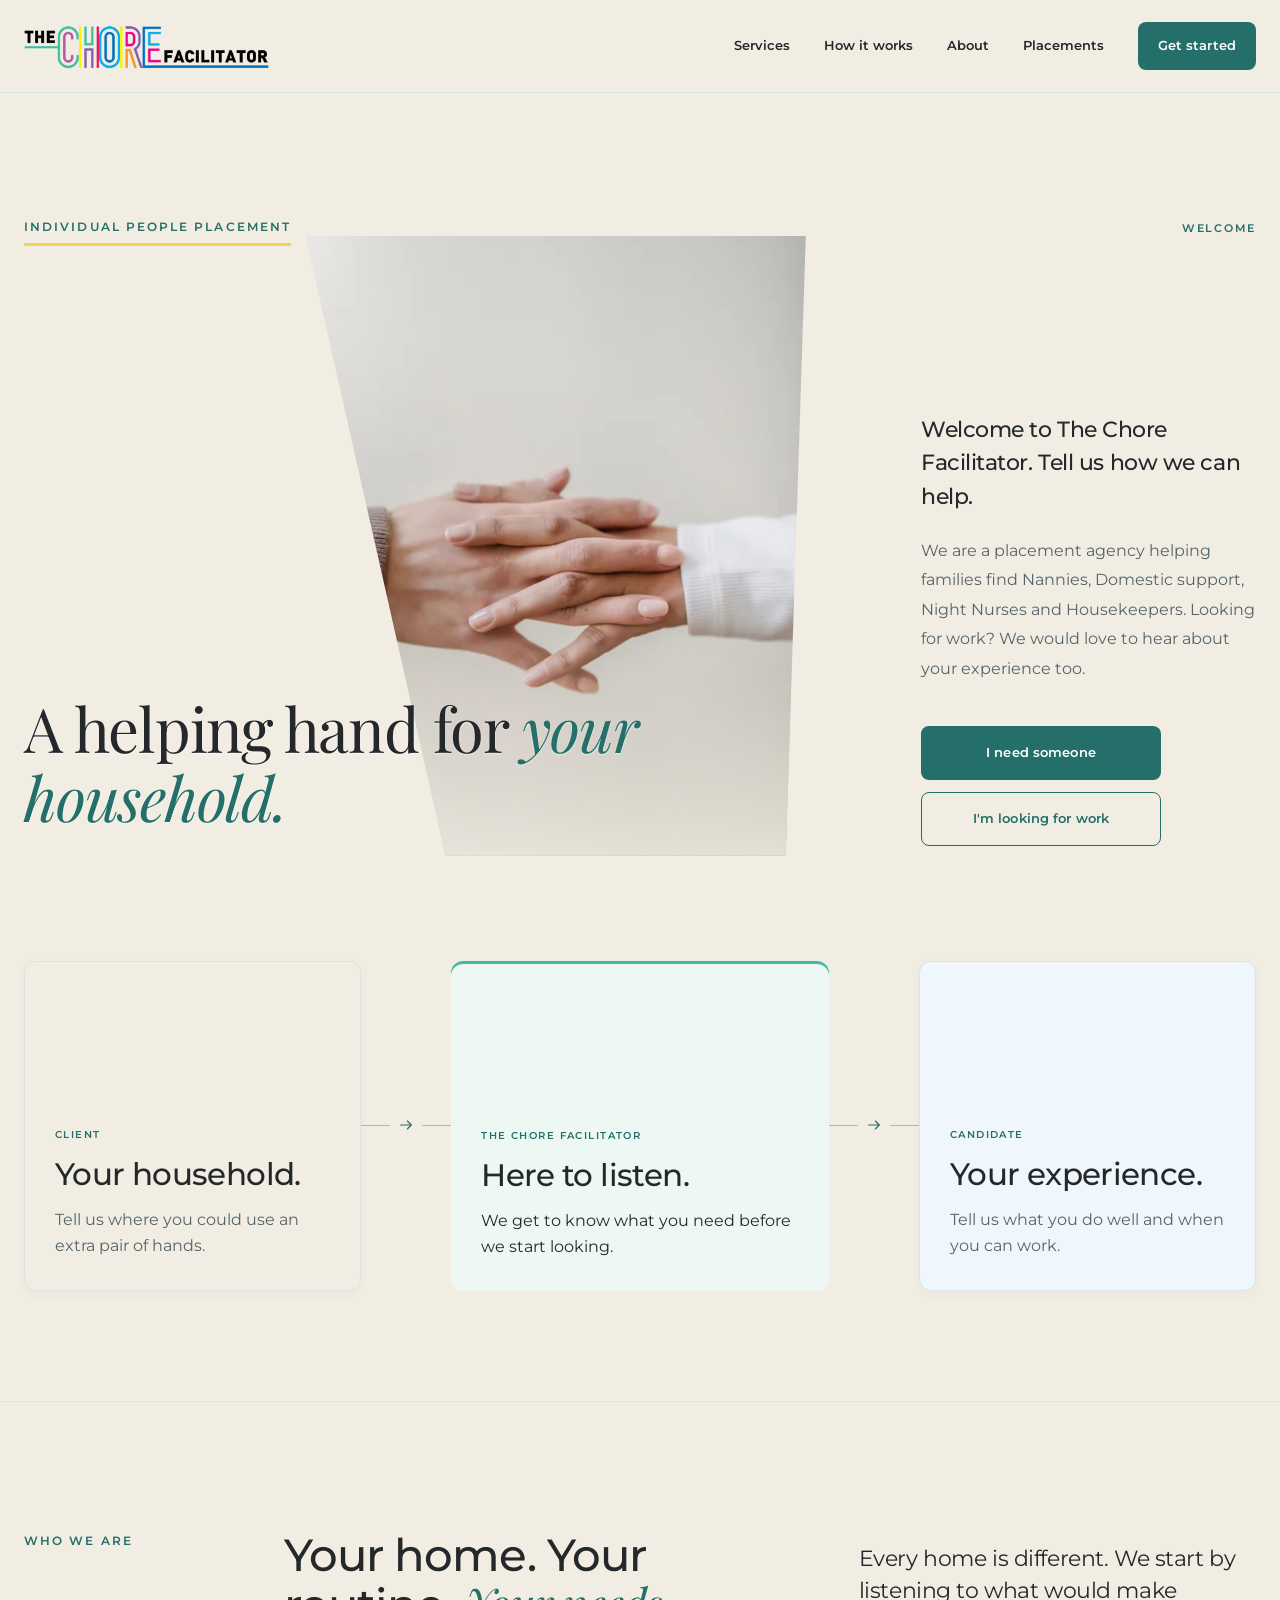
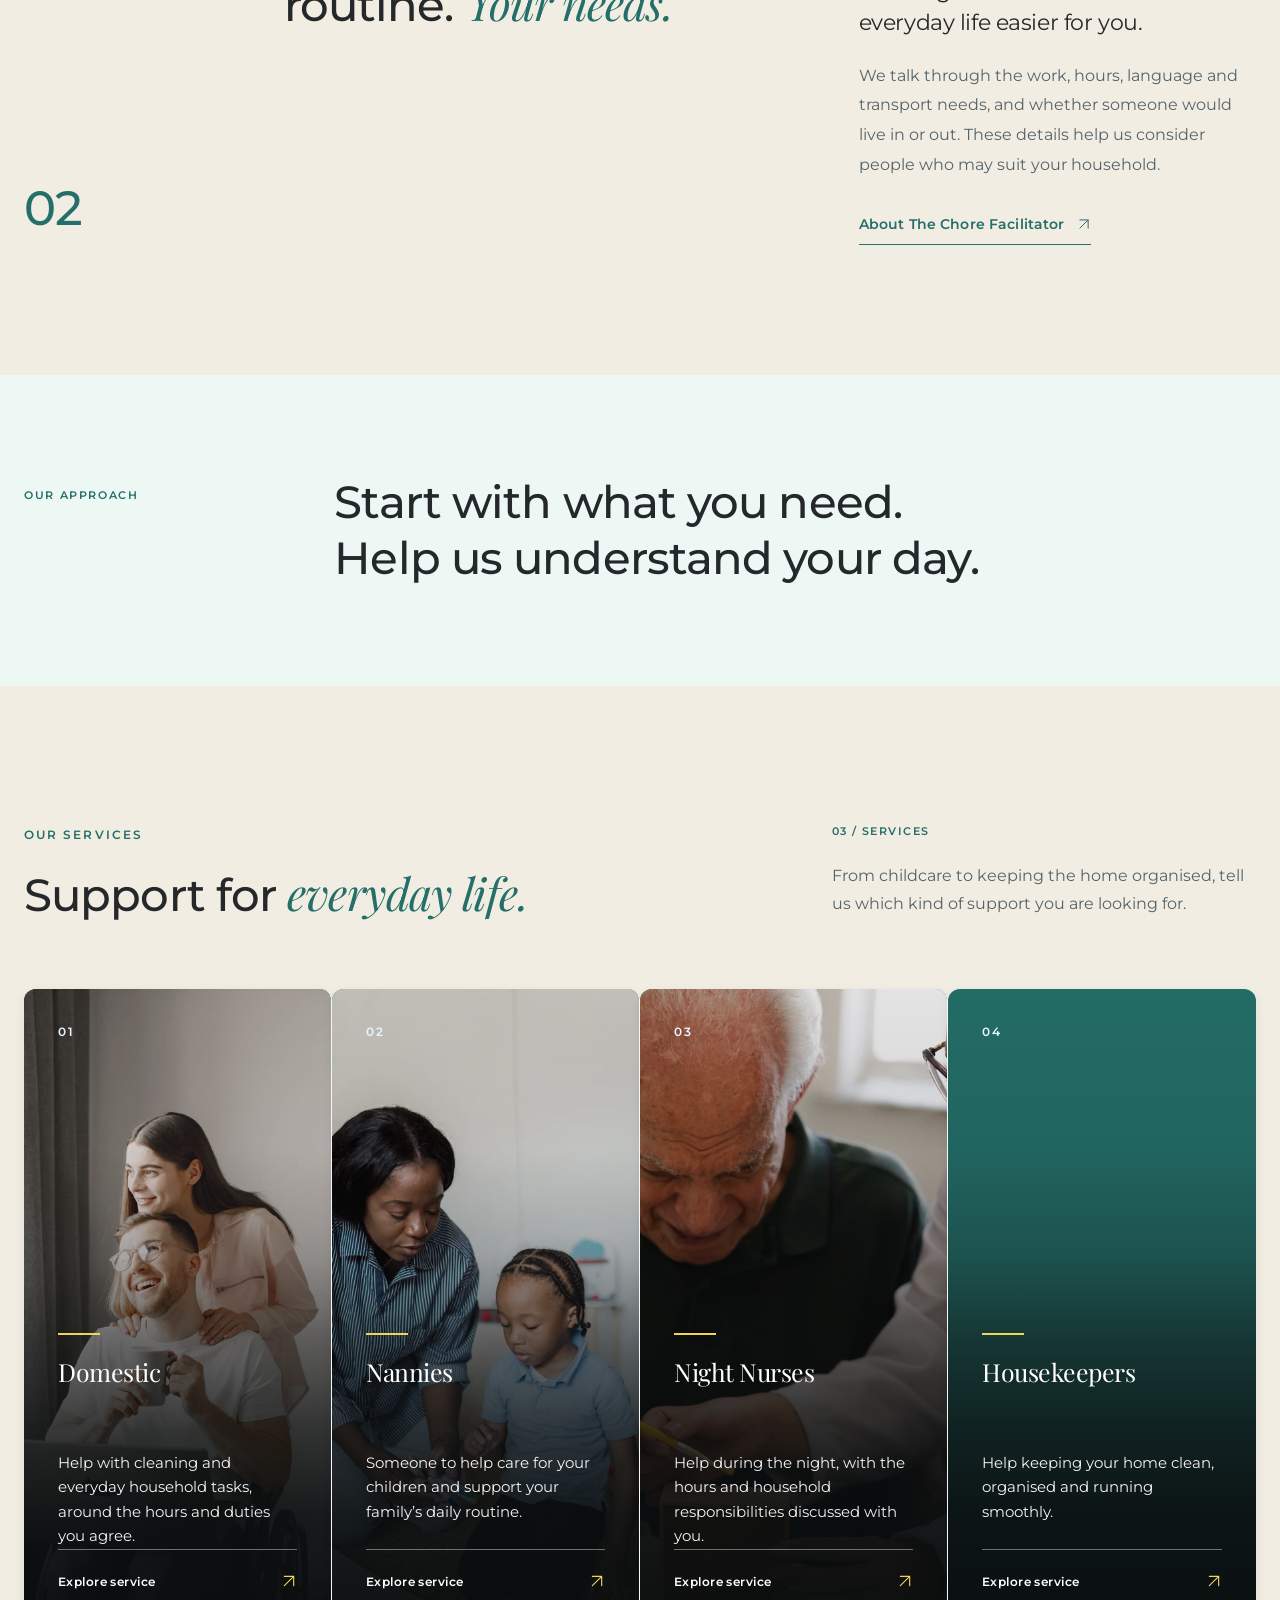
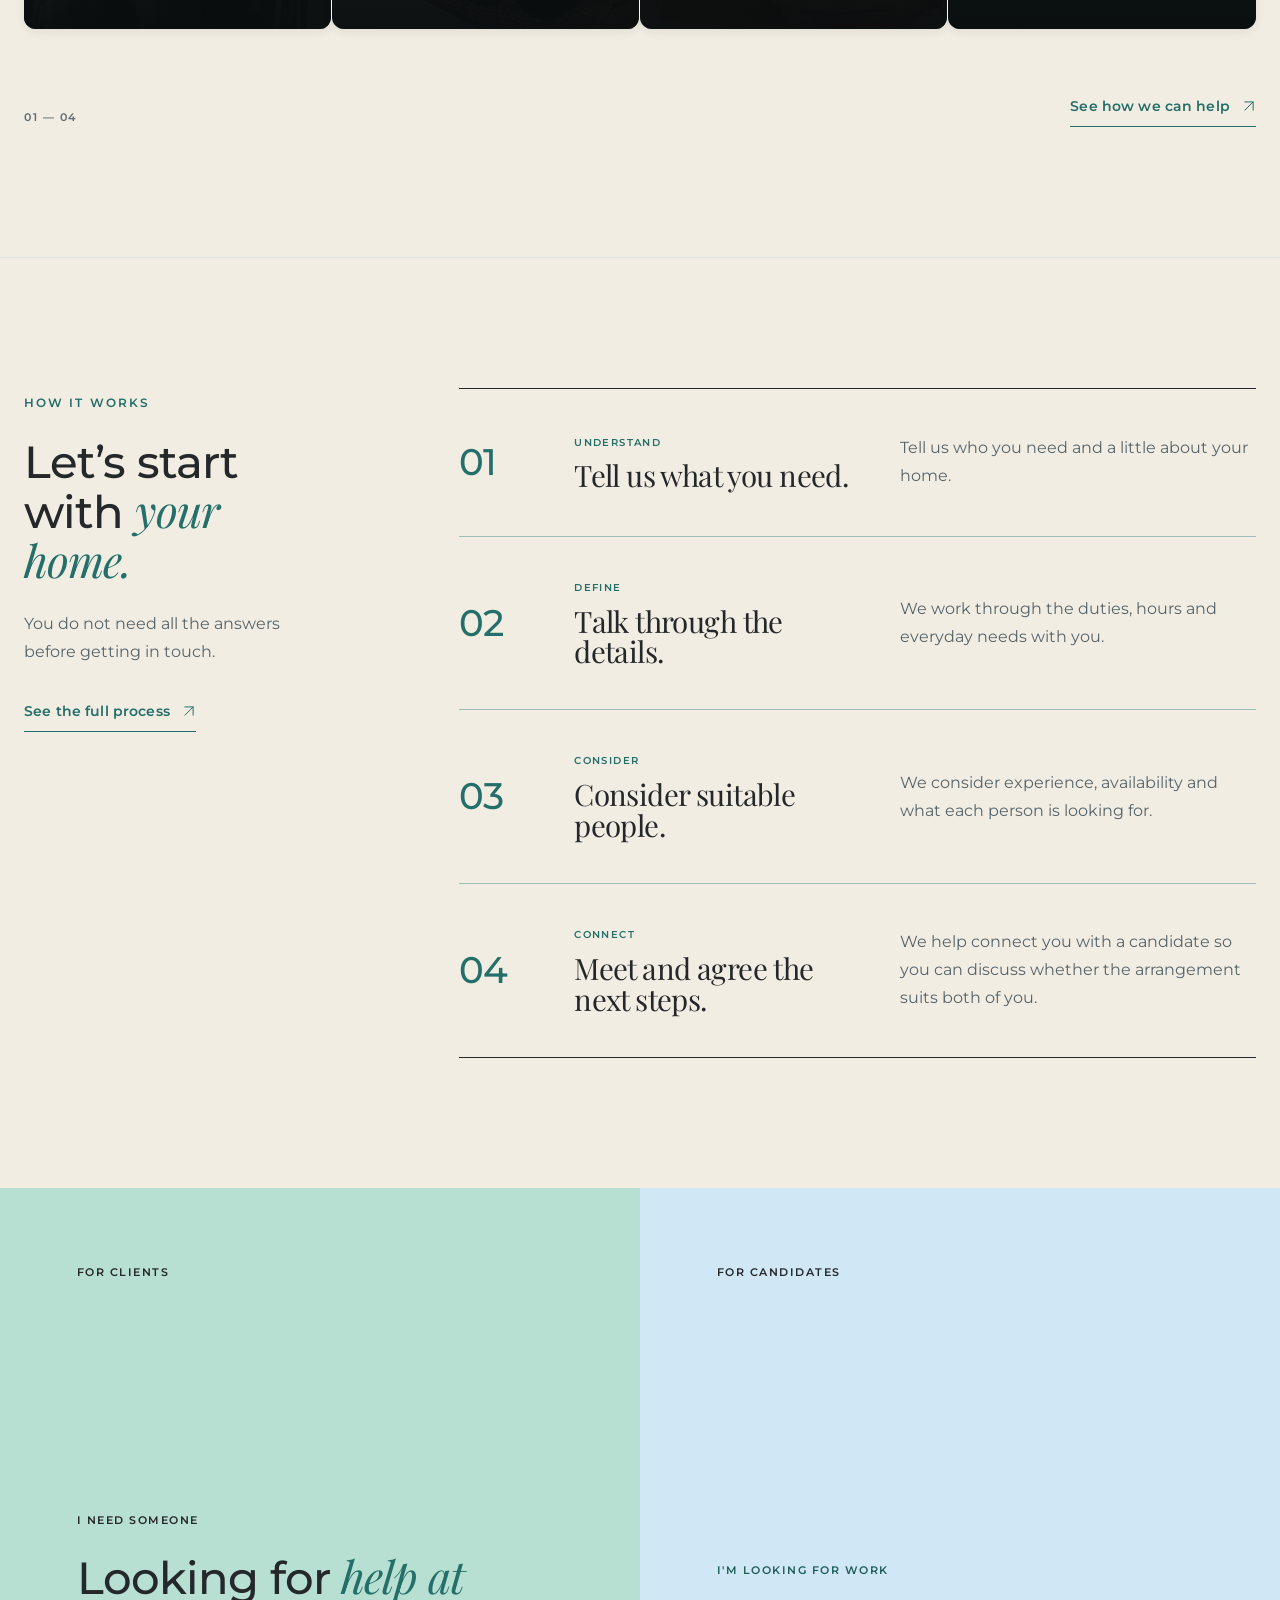
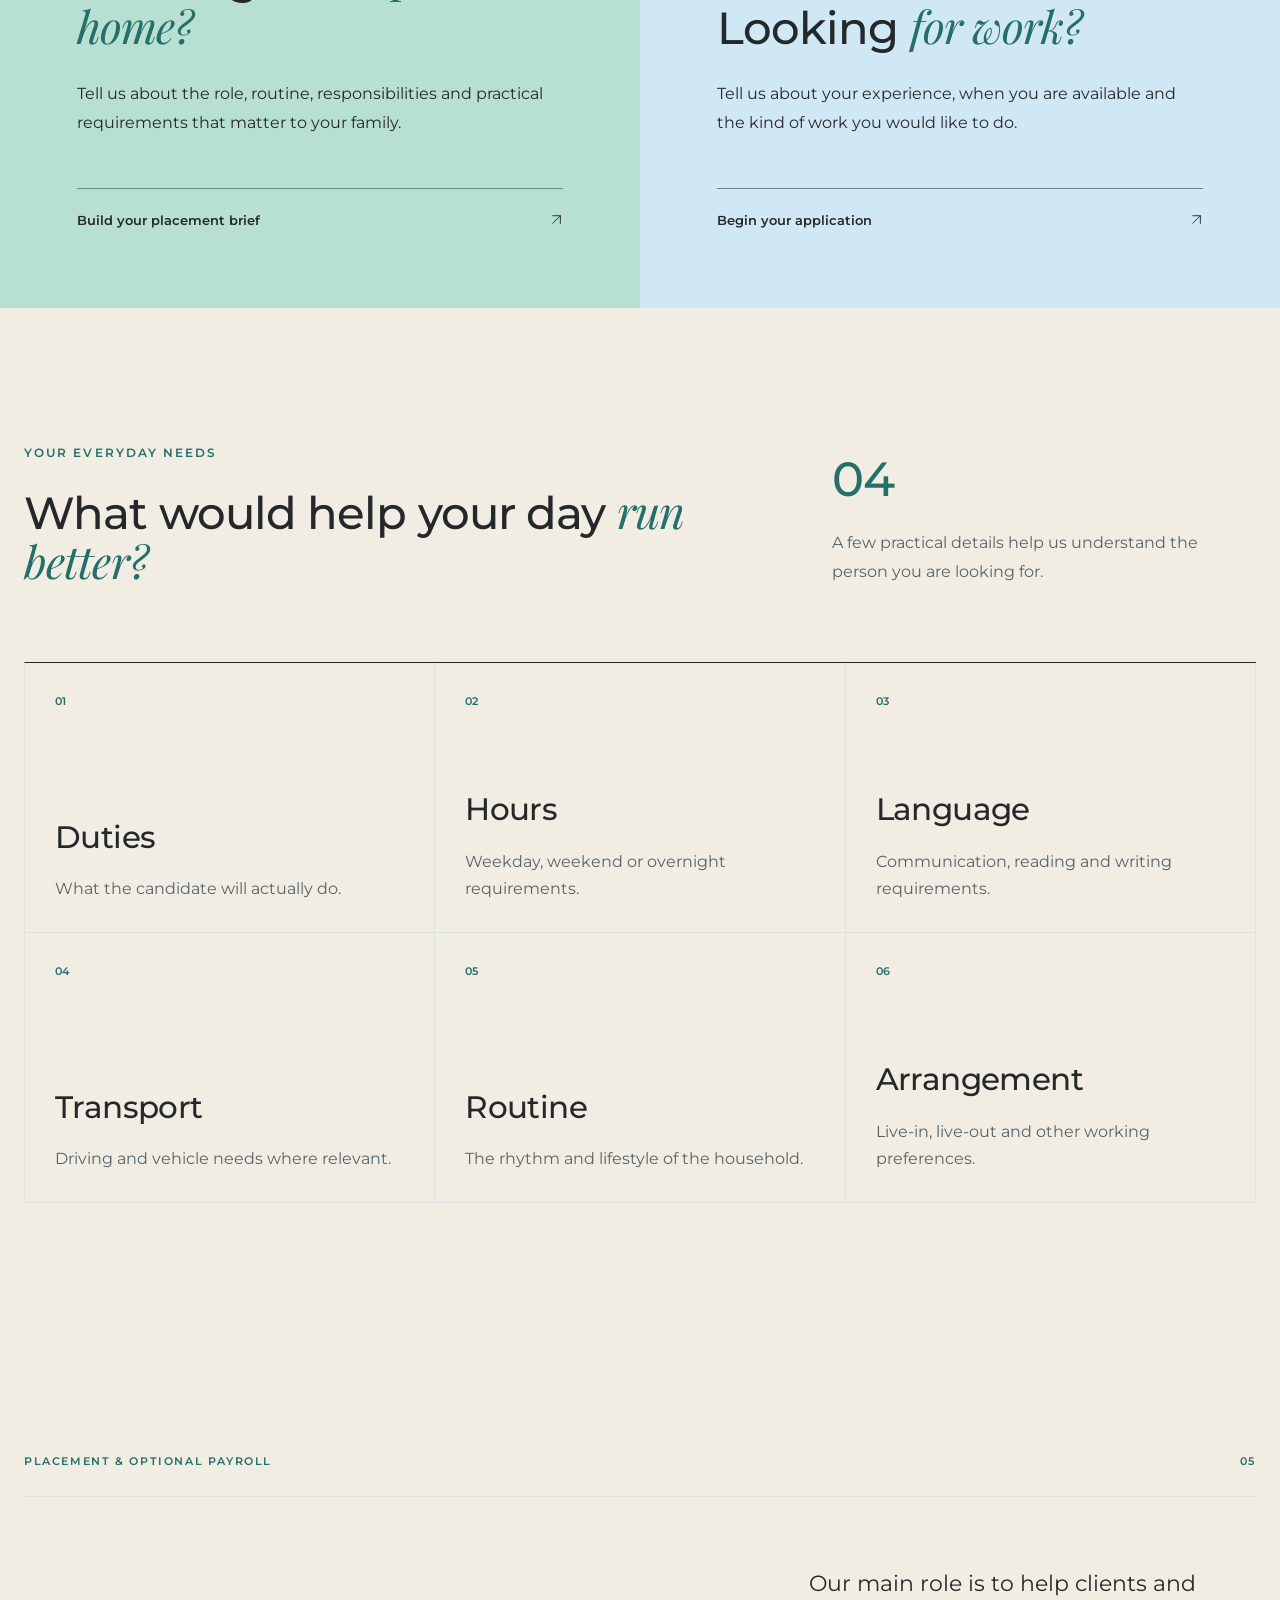
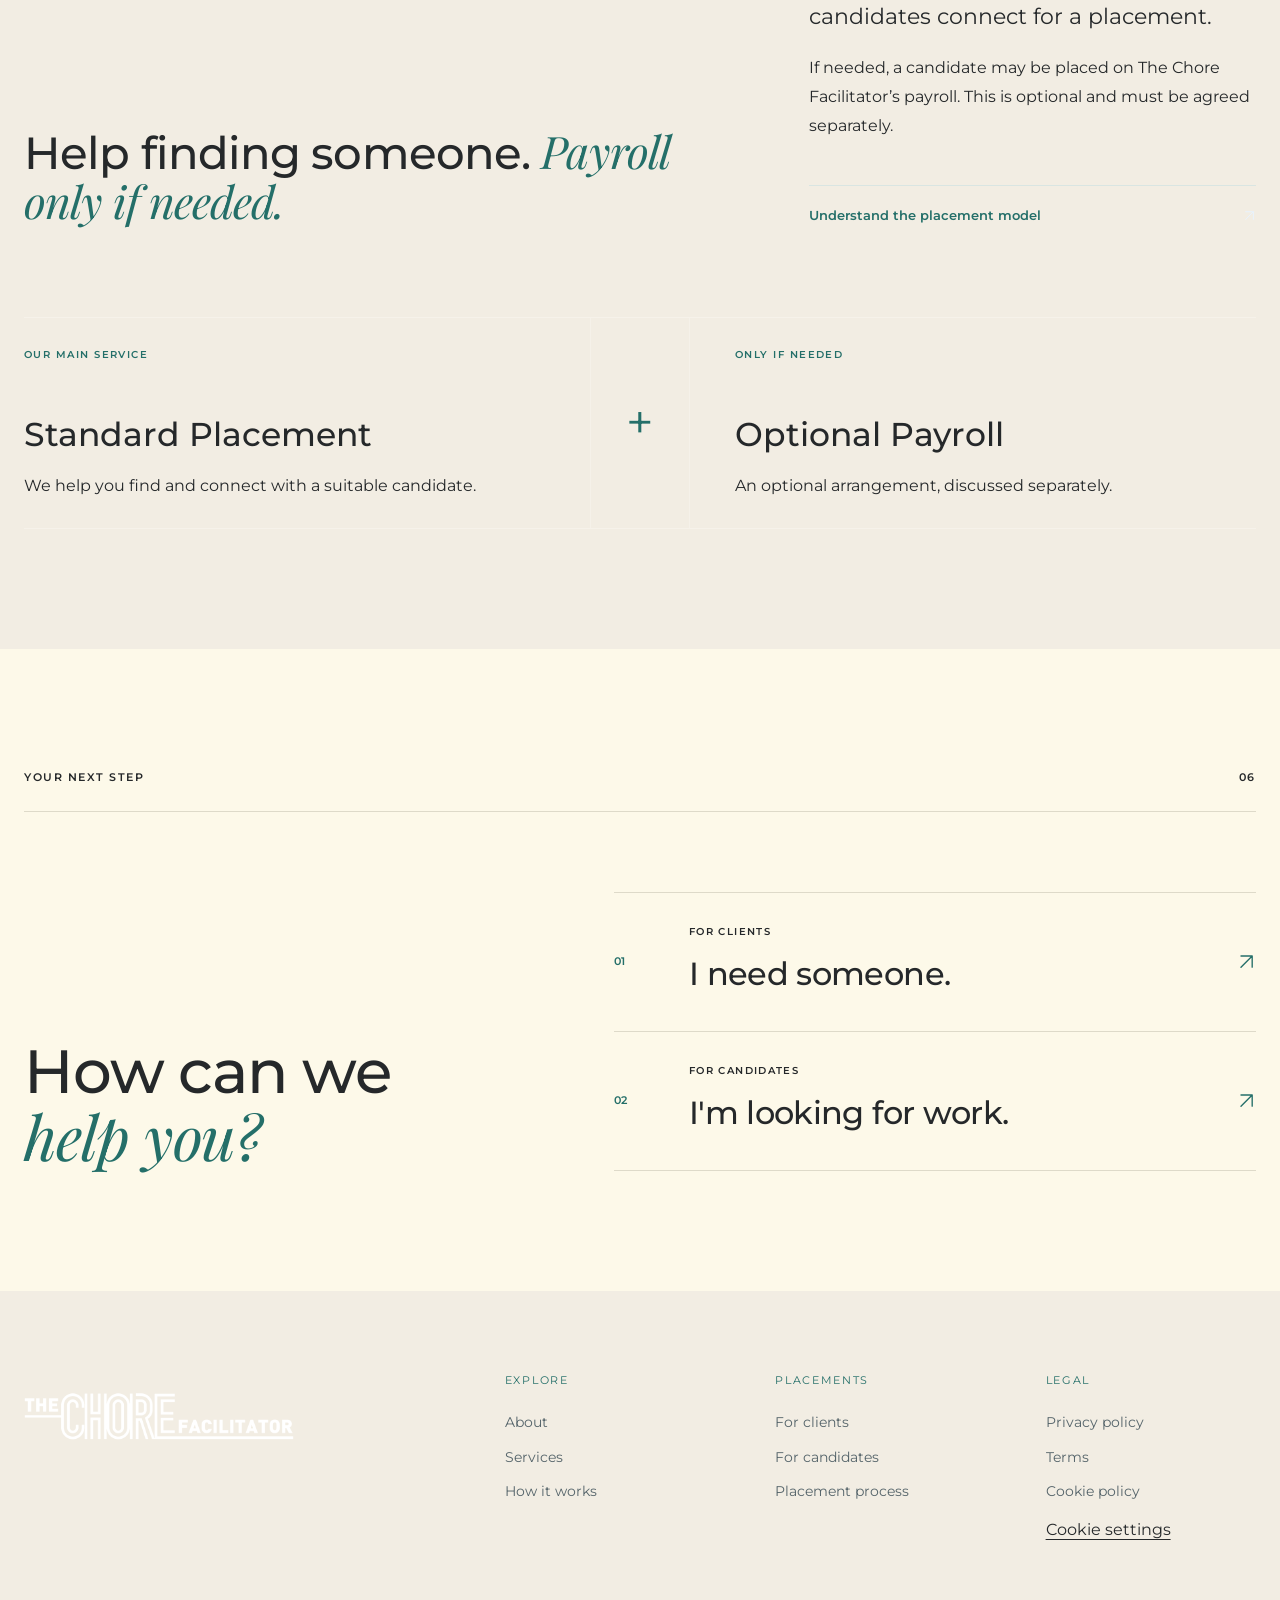
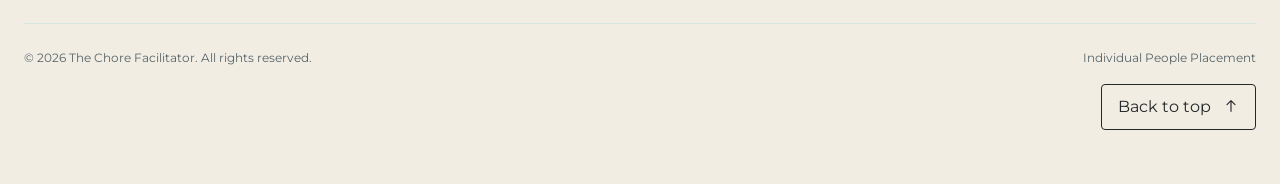
==== commit 7c4b6260: "Update Intersect year-end artwork" ====
--- a/index.html
+++ b/index.html
@@ -188,8 +188,9 @@
 
 
                     <div class="home-hero-heading">
-
-                        <h1>A helping hand for your household.</h1>
+ <figure class="home-hero-photo"><img src="images/holding-hand.jpg" srcset="images/holding-hand-640.webp 640w, images/holding-hand-1280.webp 1280w" sizes="(max-width:650px) 80vw, 40vw" alt="One person gently holding another person’s hands" width="4000" height="6000" fetchpriority="high" decoding="async"></figure>
+
+                        <h1 class="editorial-heading">A helping hand for <em class="heading-accent">your household.</em></h1>
 
                     </div>
 
@@ -380,7 +381,7 @@
 
                 <div class="home-intro-heading">
 
-                    <h2>Your home. Your routine. Your needs.</h2>
+                    <h2 class="editorial-heading">Your home. Your routine. <em class="heading-accent">Your needs.</em></h2>
 
                 </div>
 
@@ -468,9 +469,7 @@
                         </span>
 
 
-                        <h2>
-                            Support for everyday life.
-                        </h2>
+                        <h2 class="editorial-heading">Support for <em class="heading-accent">everyday life.</em></h2>
 
                     </div>
 
@@ -564,7 +563,7 @@
                     <article class="image-service-card">
 
 
-                        <div class="image-pending" role="img" aria-label="Nanny photo awaiting replacement"><div><strong>Care for your family.</strong><small>New family photograph to be added.</small></div></div>
+                        <img src="images/nannies.jpg" srcset="images/nannies-640.webp 640w, images/nannies-1280.webp 1280w, images/nannies-1920.webp 1920w" sizes="(max-width:650px) 100vw, 50vw" alt="An adult helping a child with colourful pens at home" width="4000" height="6000" loading="lazy" decoding="async">
 
 
                         <div class="image-service-overlay"></div>
@@ -775,7 +774,7 @@
                     </span>
 
 
-                    <h2>Let’s start with your home.</h2>
+                    <h2 class="editorial-heading">Let’s start with <em class="heading-accent">your home.</em></h2>
 
 
                     <p>You do not need all the answers before getting in touch.</p>
@@ -951,7 +950,7 @@
                     </p>
 
 
-                    <h2>Looking for help at home?</h2>
+                    <h2 class="editorial-heading">Looking for <em class="heading-accent">help at home?</em></h2>
 
 
                     <p>
@@ -1002,7 +1001,7 @@
                     </p>
 
 
-                    <h2>Looking for work?</h2>
+                    <h2 class="editorial-heading">Looking <em class="heading-accent">for work?</em></h2>
 
 
                     <p>Tell us about your experience, when you are available and the kind of work you would like to do.</p>
@@ -1045,7 +1044,7 @@
                         </span>
 
 
-                        <h2>What would help your day run better?</h2>
+                        <h2 class="editorial-heading">What would help your day <em class="heading-accent">run better?</em></h2>
 
                     </div>
 
@@ -1214,7 +1213,7 @@
 
                     <div class="home-placement-heading">
 
-                        <h2>Help finding someone. Payroll only if needed.</h2>
+                        <h2 class="editorial-heading">Help finding someone. <em class="heading-accent">Payroll only if needed.</em></h2>
 
                     </div>
 
@@ -1329,7 +1328,7 @@
 
                     <div>
 
-                        <h2>How can we help you?</h2>
+                        <h2 class="editorial-heading">How can we <em class="heading-accent">help you?</em></h2>
 
                     </div>
 
--- a/style.css
+++ b/style.css
@@ -14,7 +14,64 @@
 
 ================================================================ */
 
-@import url('https://fonts.googleapis.com/css2?family=Lato:wght@400;700;900&display=swap');
+@font-face {
+  font-family: 'Montserrat';
+  font-style: normal;
+  font-weight: 300;
+  font-display: swap;
+  src: url(fonts/JTUHjIg1_i6t8kCHKm4532VJOt5-QNFgpCs16Ew-.ttf) format('truetype');
+}
+@font-face {
+  font-family: 'Montserrat';
+  font-style: normal;
+  font-weight: 400;
+  font-display: swap;
+  src: url(fonts/JTUHjIg1_i6t8kCHKm4532VJOt5-QNFgpCtr6Ew-.ttf) format('truetype');
+}
+@font-face {
+  font-family: 'Montserrat';
+  font-style: normal;
+  font-weight: 500;
+  font-display: swap;
+  src: url(fonts/JTUHjIg1_i6t8kCHKm4532VJOt5-QNFgpCtZ6Ew-.ttf) format('truetype');
+}
+@font-face {
+  font-family: 'Montserrat';
+  font-style: normal;
+  font-weight: 600;
+  font-display: swap;
+  src: url(fonts/JTUHjIg1_i6t8kCHKm4532VJOt5-QNFgpCu170w-.ttf) format('truetype');
+}
+@font-face {
+  font-family: 'Playfair Display';
+  font-style: italic;
+  font-weight: 400;
+  font-display: swap;
+  src: url(fonts/nuFRD-vYSZviVYUb_rj3ij__anPXDTnCjmHKM4nYO7KN_qiTbtY.ttf) format('truetype');
+}
+@font-face {
+  font-family: 'Playfair Display';
+  font-style: normal;
+  font-weight: 400;
+  font-display: swap;
+  src: url(fonts/nuFvD-vYSZviVYUb_rj3ij__anPXJzDwcbmjWBN2PKdFvUDQ.ttf) format('truetype');
+}
+@font-face {
+  font-family: 'Playfair Display';
+  font-style: normal;
+  font-weight: 500;
+  font-display: swap;
+  src: url(fonts/nuFvD-vYSZviVYUb_rj3ij__anPXJzDwcbmjWBN2PKd3vUDQ.ttf) format('truetype');
+}
+@font-face {
+  font-family: 'Playfair Display';
+  font-style: normal;
+  font-weight: 600;
+  font-display: swap;
+  src: url(fonts/nuFvD-vYSZviVYUb_rj3ij__anPXJzDwcbmjWBN2PKebukDQ.ttf) format('truetype');
+}
+
+
 
 /* ================================================================
 
@@ -23,12 +80,14 @@
 ================================================================ */
 
 :root {
- --font-family: "Lato", "Segoe UI", Arial, sans-serif;
+ --font-family: "Montserrat", Arial, sans-serif;
+ --font-heading: "Playfair Display", Georgia, serif;
+ --canvas: #F2EDE3;
  --brand-blue:#0070c0; --brand-sky:#86c5ff; --brand-strong:#0070c0; --accent-yellow:#ffa62b;
 
     --white: #ffffff;
 
-    --warm-white: #ffffff;
+    --warm-white: var(--canvas);
 
     --charcoal: #263238;
 
@@ -100,7 +159,7 @@
 
     font-family: var(--font-family);
 
-    background: var(--white);
+    background: var(--canvas);
 
     color: var(--charcoal);
 
@@ -340,7 +399,7 @@
 
     border-color: var(--charcoal);
 
-    background: var(--white);
+    background: var(--canvas);
 
     color: var(--charcoal);
 
@@ -356,7 +415,7 @@
 
 .btn-light {
 
-    background: var(--white);
+    background: var(--canvas);
 
     color: var(--charcoal);
 
@@ -380,7 +439,7 @@
 
     border-color: var(--white);
 
-    background: var(--white);
+    background: var(--canvas);
 
     color: var(--deep-teal);
 
@@ -456,7 +515,7 @@
 
     z-index: 1000;
 
-    background: rgba(255, 255, 255, 0.96);
+    background: rgba(242,237,227,0.96);
 
     border-bottom: 1px solid var(--line);
 
@@ -622,7 +681,7 @@
 
     align-items: center;
 
-    background: var(--white);
+    background: var(--canvas);
 
 }
 
@@ -856,7 +915,7 @@
 
     padding: 110px 0 100px;
 
-    background: var(--white);
+    background: var(--canvas);
 
     border-bottom: 1px solid var(--line);
 
@@ -910,7 +969,7 @@
 
     padding: 100px 0;
 
-    background: var(--white);
+    background: var(--canvas);
 
 }
 
@@ -960,7 +1019,7 @@
 
 .intro {
 
-    background: var(--white);
+    background: var(--canvas);
 
     border-bottom: 1px solid var(--line);
 
@@ -1026,7 +1085,7 @@
 
 .services {
 
-    background: var(--white);
+    background: var(--canvas);
 
 }
 
@@ -1088,7 +1147,7 @@
 
     padding: 34px;
 
-    background: var(--white);
+    background: var(--canvas);
 
     border-right: 1px solid var(--line);
 
@@ -1582,7 +1641,7 @@
 
 .process {
 
-    background: var(--white);
+    background: var(--canvas);
 
 }
 
@@ -1862,7 +1921,7 @@
 
 .trust {
 
-    background: var(--white);
+    background: var(--canvas);
 
 }
 
@@ -1924,7 +1983,7 @@
 
 .placement-note {
 
-    background: var(--white);
+    background: var(--canvas);
 
     border-top:
 
@@ -2092,7 +2151,7 @@
 
 .form-section {
 
-    background: var(--white);
+    background: var(--canvas);
 
 }
 
@@ -2180,7 +2239,7 @@
 
     border-radius: 0;
 
-    background: var(--white);
+    background: var(--canvas);
 
     color: var(--charcoal);
 
@@ -2612,15 +2671,273 @@
 
     background:
 
+        var(--canvas);
+
+    border-bottom:
+
+        1px solid var(--line);
+
+}
+
+.about-hero-grid {
+
+    display:
+
+        grid;
+
+    grid-template-columns:
+
+        minmax(0, 1.45fr)
+
+        minmax(300px, .55fr);
+
+    gap:
+
+        clamp(
+
+            70px,
+
+            10vw,
+
+            150px
+
+        );
+
+    align-items:
+
+        end;
+
+}
+
+.about-hero-main h1 {
+
+    max-width:
+
+        980px;
+
+    margin-top:
+
+        26px;
+
+    font-size: clamp(2.5rem,4.8vw,4.6rem);
+
+    line-height: 1.13;
+
+    letter-spacing: -0.02em;
+
+}
+
+.about-hero-main h1 span {
+
+    display:
+
+        block;
+
+    color:
+
+        var(--deep-teal);
+
+}
+
+.about-hero-aside {
+
+    padding-bottom:
+
+        12px;
+
+}
+
+.about-index {
+
+    display:
+
+        inline-block;
+
+    color:
+
+        var(--body-light);
+
+    font-size:
+
+        .7rem;
+
+    font-weight:
+
+        700;
+
+    letter-spacing:
+
+        .16em;
+
+}
+
+.about-hero-aside p {
+
+    max-width:
+
+        430px;
+
+    margin-top:
+
+        30px;
+
+    font-size:
+
+        1.02rem;
+
+    line-height:
+
+        1.8;
+
+}
+
+.about-hero-aside p + p {
+
+    margin-top:
+
+        20px;
+
+}
+
+/* ================================================================
+
+   MANIFESTO
+
+================================================================ */
+
+.about-manifesto {
+
+    padding:
+
+        110px 0
+
+        120px;
+
+    background: var(--brand-strong);
+
+    color:
+
         var(--white);
 
+}
+
+.about-manifesto-top {
+
+    display:
+
+        flex;
+
+    align-items:
+
+        center;
+
+    justify-content:
+
+        space-between;
+
+    padding-bottom:
+
+        30px;
+
     border-bottom:
 
-        1px solid var(--line);
-
-}
-
-.about-hero-grid {
+        1px solid
+
+        rgba(
+
+            255,
+
+            255,
+
+            255,
+
+            .15
+
+        );
+
+    color: rgba(255,255,255,.95);
+
+    font-size:
+
+        .7rem;
+
+    font-weight:
+
+        700;
+
+    letter-spacing:
+
+        .16em;
+
+}
+
+.about-manifesto-copy {
+
+    padding-top:
+
+        70px;
+
+}
+
+.about-manifesto-copy p {
+
+    color: rgba(255,255,255,.95);
+
+    font-family:
+
+        var(--font-family);
+
+    font-size: clamp(2rem,3.5vw,3.4rem);
+
+    font-weight:
+
+        500;
+
+    line-height:
+
+        1.07;
+
+    letter-spacing: -0.02em;
+
+}
+
+.about-manifesto-copy p + p {
+
+    margin-top:
+
+        18px;
+
+}
+
+.about-manifesto-copy
+
+.manifesto-accent {
+
+    color:
+
+        var(--teal);
+
+}
+
+/* ================================================================
+
+   STORY
+
+================================================================ */
+
+.about-story {
+
+    padding:
+
+        130px 0;
+
+    background:
+
+        var(--canvas);
+
+}
+
+.about-story-grid {
 
     display:
 
@@ -2628,9 +2945,9 @@
 
     grid-template-columns:
 
-        minmax(0, 1.45fr)
-
-        minmax(300px, .55fr);
+        .8fr
+
+        1.2fr;
 
     gap:
 
@@ -2640,38 +2957,804 @@
 
             10vw,
 
-            150px
+            160px
 
         );
 
+}
+
+.about-story-heading h2 {
+
+    max-width:
+
+        560px;
+
+    margin-top:
+
+        24px;
+
+    font-size: clamp(2rem,3.5vw,3.4rem);
+
+}
+
+.about-story-copy {
+
+    padding-top:
+
+        46px;
+
+}
+
+.about-story-copy > p {
+
+    max-width:
+
+        680px;
+
+    font-size:
+
+        1.05rem;
+
+    line-height:
+
+        1.9;
+
+}
+
+.about-story-copy
+
+.about-lead {
+
+    color:
+
+        var(--charcoal);
+
+    font-family:
+
+        var(--font-family);
+
+    font-size:
+
+        clamp(
+
+            1.5rem,
+
+            2vw,
+
+            2rem
+
+        );
+
+    line-height:
+
+        1.5;
+
+    letter-spacing: -0.02em;
+
+}
+
+.about-story-copy > p + p {
+
+    margin-top:
+
+        28px;
+
+}
+
+.about-story-note {
+
+    max-width:
+
+        680px;
+
+    margin-top:
+
+        70px;
+
+    padding:
+
+        28px 0
+
+        0;
+
+    border-top:
+
+        1px solid
+
+        var(--charcoal);
+
+}
+
+.about-story-note span {
+
+    display:
+
+        block;
+
+    color:
+
+        var(--deep-teal);
+
+    font-size:
+
+        .7rem;
+
+    font-weight:
+
+        700;
+
+    letter-spacing:
+
+        .16em;
+
+}
+
+.about-story-note p {
+
+    max-width:
+
+        500px;
+
+    margin-top:
+
+        18px;
+
+    color:
+
+        var(--charcoal);
+
+    font-size:
+
+        1.08rem;
+
+    line-height:
+
+        1.7;
+
+}
+
+/* ================================================================
+
+   PRINCIPLES
+
+================================================================ */
+
+.about-principles {
+
+    padding:
+
+        120px 0;
+
+    background:
+
+        var(--warm-white);
+
+}
+
+.about-principles-head {
+
+    display:
+
+        flex;
+
     align-items:
 
-        end;
-
-}
-
-.about-hero-main h1 {
+        flex-end;
+
+    justify-content:
+
+        space-between;
+
+    gap:
+
+        60px;
+
+    margin-bottom:
+
+        70px;
+
+}
+
+.about-principles-head h2 {
 
     max-width:
 
-        980px;
+        730px;
 
     margin-top:
 
-        26px;
-
-    font-size: clamp(2.5rem,4.8vw,4.6rem);
-
-    line-height: 1.13;
+        22px;
+
+    font-size: clamp(2rem,3.5vw,3.4rem);
+
+}
+
+.principle-list {
+
+    border-top:
+
+        1px solid
+
+        var(--charcoal);
+
+}
+
+.principle-row {
+
+    display:
+
+        grid;
+
+    grid-template-columns:
+
+        90px
+
+        minmax(220px, .8fr)
+
+        minmax(280px, 1.2fr);
+
+    gap:
+
+        50px;
+
+    align-items:
+
+        start;
+
+    padding:
+
+        38px 0;
+
+    border-bottom:
+
+        1px solid
+
+        var(--line-strong);
+
+}
+
+.principle-number {
+
+    color:
+
+        var(--deep-teal);
+
+    font-size:
+
+        .72rem;
+
+    font-weight:
+
+        700;
+
+    letter-spacing:
+
+        .12em;
+
+}
+
+.principle-title h3 {
+
+    font-size:
+
+        clamp(
+
+            1.6rem,
+
+            2.4vw,
+
+            2.5rem
+
+        );
 
     letter-spacing: -0.02em;
 
 }
 
-.about-hero-main h1 span {
+.principle-copy {
+
+    max-width:
+
+        580px;
+
+}
+
+.principle-copy p {
+
+    line-height:
+
+        1.8;
+
+}
+
+/* ================================================================
+
+   BRIDGE
+
+================================================================ */
+
+.about-bridge {
+
+    padding:
+
+        130px 0;
+
+    background:
+
+        var(--canvas);
+
+}
+
+.about-bridge-heading {
+
+    margin-bottom:
+
+        65px;
+
+}
+
+.about-bridge-heading h2 {
+
+    max-width:
+
+        820px;
+
+    margin-top:
+
+        20px;
+
+}
+
+.bridge-grid {
 
     display:
 
+        grid;
+
+    grid-template-columns:
+
+        minmax(0, 1fr)
+
+        170px
+
+        minmax(0, 1fr);
+
+    min-height:
+
+        570px;
+
+}
+
+.bridge-side {
+
+    padding:
+
+        44px;
+
+    display:
+
+        flex;
+
+    flex-direction:
+
+        column;
+
+    justify-content:
+
+        space-between;
+
+}
+
+.bridge-client {
+
+    background: var(--brand-strong);
+
+    color:
+
+        var(--white);
+
+}
+
+.bridge-candidate {
+
+    background:
+
+        var(--warm-white);
+
+    color:
+
+        var(--charcoal);
+
+}
+
+.bridge-top {
+
+    display:
+
+        flex;
+
+    justify-content:
+
+        space-between;
+
+    font-size:
+
+        .7rem;
+
+    font-weight:
+
+        700;
+
+    letter-spacing:
+
+        .16em;
+
+}
+
+.bridge-client
+
+.bridge-top {
+
+    color:
+
+        var(--teal);
+
+}
+
+.bridge-candidate
+
+.bridge-top {
+
+    color:
+
+        var(--deep-teal);
+
+}
+
+.bridge-content h3 {
+
+    max-width:
+
+        450px;
+
+    font-size: clamp(2rem,3.5vw,3.4rem);
+
+    letter-spacing: -0.02em;
+
+}
+
+.bridge-content p {
+
+    max-width:
+
+        430px;
+
+    margin-top:
+
+        24px;
+
+    line-height:
+
+        1.8;
+
+}
+
+.bridge-client
+
+.bridge-content p {
+
+    color: rgba(255,255,255,.95);
+
+}
+
+.bridge-content a {
+
+    display:
+
+        flex;
+
+    align-items:
+
+        center;
+
+    justify-content:
+
+        space-between;
+
+    width:
+
+        100%;
+
+    margin-top:
+
+        42px;
+
+    padding-top:
+
+        20px;
+
+    border-top:
+
+        1px solid
+
+        currentColor;
+
+    font-size:
+
+        .84rem;
+
+    font-weight:
+
+        700;
+
+}
+
+.bridge-client
+
+.bridge-content a {
+
+    color:
+
+        var(--white);
+
+}
+
+.bridge-candidate
+
+.bridge-content a {
+
+    color:
+
+        var(--deep-teal);
+
+}
+
+.bridge-content a span {
+
+    transition:
+
+        transform var(--transition);
+
+}
+
+.bridge-content a:hover span {
+
+    transform:
+
+        translate(
+
+            4px,
+
+            -4px
+
+        );
+
+}
+
+/* ================================================================
+
+   BRIDGE CENTER
+
+================================================================ */
+
+.bridge-center {
+
+    position:
+
+        relative;
+
+    display:
+
+        flex;
+
+    flex-direction:
+
+        column;
+
+    align-items:
+
+        center;
+
+    justify-content:
+
+        center;
+
+    gap:
+
+        30px;
+
+    background:
+
+        var(--canvas);
+
+}
+
+.bridge-center::before,
+
+.bridge-center::after {
+
+    content:
+
+        "";
+
+    position:
+
+        absolute;
+
+    left:
+
+        50%;
+
+    width:
+
+        1px;
+
+    height:
+
+        35%;
+
+    background:
+
+        var(--line-strong);
+
+}
+
+.bridge-center::before {
+
+    top:
+
+        0;
+
+}
+
+.bridge-center::after {
+
+    bottom:
+
+        0;
+
+}
+
+.bridge-mark {
+
+    width:
+
+        74px;
+
+    height:
+
+        74px;
+
+    display:
+
+        flex;
+
+    align-items:
+
+        center;
+
+    justify-content:
+
+        center;
+
+    border:
+
+        1px solid
+
+        var(--deep-teal);
+
+    border-radius:
+
+        50%;
+
+}
+
+.bridge-mark span {
+
+    width:
+
+        12px;
+
+    height:
+
+        12px;
+
+    background:
+
+        var(--teal);
+
+    border-radius:
+
+        50%;
+
+}
+
+.bridge-center p {
+
+    max-width:
+
+        95px;
+
+    color:
+
+        var(--charcoal);
+
+    font-size:
+
+        .64rem;
+
+    font-weight:
+
+        700;
+
+    line-height:
+
+        1.5;
+
+    letter-spacing:
+
+        .13em;
+
+    text-align:
+
+        center;
+
+}
+
+/* ================================================================
+
+   ABOUT MODEL
+
+================================================================ */
+
+.about-model {
+
+    padding:
+
+        130px 0;
+
+    background:
+
+        var(--canvas);
+
+    border-top:
+
+        1px solid
+
+        var(--line);
+
+}
+
+.about-model-grid {
+
+    display:
+
+        grid;
+
+    grid-template-columns:
+
+        220px
+
+        1fr;
+
+    gap:
+
+        80px;
+
+}
+
+.about-model-main h2 {
+
+    max-width:
+
+        940px;
+
+}
+
+.about-model-main h2 span {
+
+    display:
+
         block;
 
     color:
@@ -2680,1097 +3763,73 @@
 
 }
 
-.about-hero-aside {
-
-    padding-bottom:
-
-        12px;
-
-}
-
-.about-index {
+.about-model-copy {
 
     display:
 
-        inline-block;
-
-    color:
-
-        var(--body-light);
-
-    font-size:
-
-        .7rem;
-
-    font-weight:
-
-        700;
-
-    letter-spacing:
-
-        .16em;
-
-}
-
-.about-hero-aside p {
+        grid;
+
+    grid-template-columns:
+
+        1fr
+
+        1fr;
+
+    gap:
+
+        55px;
 
     max-width:
 
-        430px;
+        900px;
 
     margin-top:
 
-        30px;
-
-    font-size:
-
-        1.02rem;
+        60px;
+
+}
+
+.about-model-copy p {
 
     line-height:
 
-        1.8;
-
-}
-
-.about-hero-aside p + p {
+        1.85;
+
+}
+
+.about-model-copy
+
+.text-link {
+
+    grid-column:
+
+        1 / -1;
+
+    justify-self:
+
+        start;
 
     margin-top:
 
-        20px;
-
-}
-
-/* ================================================================
-
-   MANIFESTO
-
-================================================================ */
-
-.about-manifesto {
+        10px;
+
+}
+
+/* ================================================================
+
+   ABOUT CLOSE
+
+================================================================ */
+
+.about-close {
 
     padding:
 
-        110px 0
-
-        120px;
-
-    background: var(--brand-strong);
-
-    color:
-
-        var(--white);
-
-}
-
-.about-manifesto-top {
-
-    display:
-
-        flex;
-
-    align-items:
-
-        center;
-
-    justify-content:
-
-        space-between;
-
-    padding-bottom:
-
-        30px;
-
-    border-bottom:
-
-        1px solid
-
-        rgba(
-
-            255,
-
-            255,
-
-            255,
-
-            .15
-
-        );
-
-    color: rgba(255,255,255,.95);
-
-    font-size:
-
-        .7rem;
-
-    font-weight:
-
-        700;
-
-    letter-spacing:
-
-        .16em;
-
-}
-
-.about-manifesto-copy {
-
-    padding-top:
-
-        70px;
-
-}
-
-.about-manifesto-copy p {
-
-    color: rgba(255,255,255,.95);
-
-    font-family:
-
-        var(--font-family);
-
-    font-size: clamp(2rem,3.5vw,3.4rem);
-
-    font-weight:
-
-        500;
-
-    line-height:
-
-        1.07;
-
-    letter-spacing: -0.02em;
-
-}
-
-.about-manifesto-copy p + p {
-
-    margin-top:
-
-        18px;
-
-}
-
-.about-manifesto-copy
-
-.manifesto-accent {
-
-    color:
-
-        var(--teal);
-
-}
-
-/* ================================================================
-
-   STORY
-
-================================================================ */
-
-.about-story {
-
-    padding:
-
-        130px 0;
+        110px 0;
 
     background:
 
-        var(--white);
-
-}
-
-.about-story-grid {
-
-    display:
-
-        grid;
-
-    grid-template-columns:
-
-        .8fr
-
-        1.2fr;
-
-    gap:
-
-        clamp(
-
-            70px,
-
-            10vw,
-
-            160px
-
-        );
-
-}
-
-.about-story-heading h2 {
-
-    max-width:
-
-        560px;
-
-    margin-top:
-
-        24px;
-
-    font-size: clamp(2rem,3.5vw,3.4rem);
-
-}
-
-.about-story-copy {
-
-    padding-top:
-
-        46px;
-
-}
-
-.about-story-copy > p {
-
-    max-width:
-
-        680px;
-
-    font-size:
-
-        1.05rem;
-
-    line-height:
-
-        1.9;
-
-}
-
-.about-story-copy
-
-.about-lead {
-
-    color:
-
-        var(--charcoal);
-
-    font-family:
-
-        var(--font-family);
-
-    font-size:
-
-        clamp(
-
-            1.5rem,
-
-            2vw,
-
-            2rem
-
-        );
-
-    line-height:
-
-        1.5;
-
-    letter-spacing: -0.02em;
-
-}
-
-.about-story-copy > p + p {
-
-    margin-top:
-
-        28px;
-
-}
-
-.about-story-note {
-
-    max-width:
-
-        680px;
-
-    margin-top:
-
-        70px;
-
-    padding:
-
-        28px 0
-
-        0;
-
-    border-top:
-
-        1px solid
-
-        var(--charcoal);
-
-}
-
-.about-story-note span {
-
-    display:
-
-        block;
-
-    color:
-
-        var(--deep-teal);
-
-    font-size:
-
-        .7rem;
-
-    font-weight:
-
-        700;
-
-    letter-spacing:
-
-        .16em;
-
-}
-
-.about-story-note p {
-
-    max-width:
-
-        500px;
-
-    margin-top:
-
-        18px;
-
-    color:
-
-        var(--charcoal);
-
-    font-size:
-
-        1.08rem;
-
-    line-height:
-
-        1.7;
-
-}
-
-/* ================================================================
-
-   PRINCIPLES
-
-================================================================ */
-
-.about-principles {
-
-    padding:
-
-        120px 0;
-
-    background:
-
-        var(--warm-white);
-
-}
-
-.about-principles-head {
-
-    display:
-
-        flex;
-
-    align-items:
-
-        flex-end;
-
-    justify-content:
-
-        space-between;
-
-    gap:
-
-        60px;
-
-    margin-bottom:
-
-        70px;
-
-}
-
-.about-principles-head h2 {
-
-    max-width:
-
-        730px;
-
-    margin-top:
-
-        22px;
-
-    font-size: clamp(2rem,3.5vw,3.4rem);
-
-}
-
-.principle-list {
-
-    border-top:
-
-        1px solid
-
-        var(--charcoal);
-
-}
-
-.principle-row {
-
-    display:
-
-        grid;
-
-    grid-template-columns:
-
-        90px
-
-        minmax(220px, .8fr)
-
-        minmax(280px, 1.2fr);
-
-    gap:
-
-        50px;
-
-    align-items:
-
-        start;
-
-    padding:
-
-        38px 0;
-
-    border-bottom:
-
-        1px solid
-
-        var(--line-strong);
-
-}
-
-.principle-number {
-
-    color:
-
-        var(--deep-teal);
-
-    font-size:
-
-        .72rem;
-
-    font-weight:
-
-        700;
-
-    letter-spacing:
-
-        .12em;
-
-}
-
-.principle-title h3 {
-
-    font-size:
-
-        clamp(
-
-            1.6rem,
-
-            2.4vw,
-
-            2.5rem
-
-        );
-
-    letter-spacing: -0.02em;
-
-}
-
-.principle-copy {
-
-    max-width:
-
-        580px;
-
-}
-
-.principle-copy p {
-
-    line-height:
-
-        1.8;
-
-}
-
-/* ================================================================
-
-   BRIDGE
-
-================================================================ */
-
-.about-bridge {
-
-    padding:
-
-        130px 0;
-
-    background:
-
-        var(--white);
-
-}
-
-.about-bridge-heading {
-
-    margin-bottom:
-
-        65px;
-
-}
-
-.about-bridge-heading h2 {
-
-    max-width:
-
-        820px;
-
-    margin-top:
-
-        20px;
-
-}
-
-.bridge-grid {
-
-    display:
-
-        grid;
-
-    grid-template-columns:
-
-        minmax(0, 1fr)
-
-        170px
-
-        minmax(0, 1fr);
-
-    min-height:
-
-        570px;
-
-}
-
-.bridge-side {
-
-    padding:
-
-        44px;
-
-    display:
-
-        flex;
-
-    flex-direction:
-
-        column;
-
-    justify-content:
-
-        space-between;
-
-}
-
-.bridge-client {
-
-    background: var(--brand-strong);
-
-    color:
-
-        var(--white);
-
-}
-
-.bridge-candidate {
-
-    background:
-
-        var(--warm-white);
-
-    color:
-
-        var(--charcoal);
-
-}
-
-.bridge-top {
-
-    display:
-
-        flex;
-
-    justify-content:
-
-        space-between;
-
-    font-size:
-
-        .7rem;
-
-    font-weight:
-
-        700;
-
-    letter-spacing:
-
-        .16em;
-
-}
-
-.bridge-client
-
-.bridge-top {
-
-    color:
-
-        var(--teal);
-
-}
-
-.bridge-candidate
-
-.bridge-top {
-
-    color:
-
-        var(--deep-teal);
-
-}
-
-.bridge-content h3 {
-
-    max-width:
-
-        450px;
-
-    font-size: clamp(2rem,3.5vw,3.4rem);
-
-    letter-spacing: -0.02em;
-
-}
-
-.bridge-content p {
-
-    max-width:
-
-        430px;
-
-    margin-top:
-
-        24px;
-
-    line-height:
-
-        1.8;
-
-}
-
-.bridge-client
-
-.bridge-content p {
-
-    color: rgba(255,255,255,.95);
-
-}
-
-.bridge-content a {
-
-    display:
-
-        flex;
-
-    align-items:
-
-        center;
-
-    justify-content:
-
-        space-between;
-
-    width:
-
-        100%;
-
-    margin-top:
-
-        42px;
-
-    padding-top:
-
-        20px;
-
-    border-top:
-
-        1px solid
-
-        currentColor;
-
-    font-size:
-
-        .84rem;
-
-    font-weight:
-
-        700;
-
-}
-
-.bridge-client
-
-.bridge-content a {
-
-    color:
-
-        var(--white);
-
-}
-
-.bridge-candidate
-
-.bridge-content a {
-
-    color:
-
-        var(--deep-teal);
-
-}
-
-.bridge-content a span {
-
-    transition:
-
-        transform var(--transition);
-
-}
-
-.bridge-content a:hover span {
-
-    transform:
-
-        translate(
-
-            4px,
-
-            -4px
-
-        );
-
-}
-
-/* ================================================================
-
-   BRIDGE CENTER
-
-================================================================ */
-
-.bridge-center {
-
-    position:
-
-        relative;
-
-    display:
-
-        flex;
-
-    flex-direction:
-
-        column;
-
-    align-items:
-
-        center;
-
-    justify-content:
-
-        center;
-
-    gap:
-
-        30px;
-
-    background:
-
-        var(--white);
-
-}
-
-.bridge-center::before,
-
-.bridge-center::after {
-
-    content:
-
-        "";
-
-    position:
-
-        absolute;
-
-    left:
-
-        50%;
-
-    width:
-
-        1px;
-
-    height:
-
-        35%;
-
-    background:
-
-        var(--line-strong);
-
-}
-
-.bridge-center::before {
-
-    top:
-
-        0;
-
-}
-
-.bridge-center::after {
-
-    bottom:
-
-        0;
-
-}
-
-.bridge-mark {
-
-    width:
-
-        74px;
-
-    height:
-
-        74px;
-
-    display:
-
-        flex;
-
-    align-items:
-
-        center;
-
-    justify-content:
-
-        center;
-
-    border:
-
-        1px solid
-
-        var(--deep-teal);
-
-    border-radius:
-
-        50%;
-
-}
-
-.bridge-mark span {
-
-    width:
-
-        12px;
-
-    height:
-
-        12px;
-
-    background:
-
-        var(--teal);
-
-    border-radius:
-
-        50%;
-
-}
-
-.bridge-center p {
-
-    max-width:
-
-        95px;
-
-    color:
-
-        var(--charcoal);
-
-    font-size:
-
-        .64rem;
-
-    font-weight:
-
-        700;
-
-    line-height:
-
-        1.5;
-
-    letter-spacing:
-
-        .13em;
-
-    text-align:
-
-        center;
-
-}
-
-/* ================================================================
-
-   ABOUT MODEL
-
-================================================================ */
-
-.about-model {
-
-    padding:
-
-        130px 0;
-
-    background:
-
-        var(--white);
-
-    border-top:
-
-        1px solid
-
-        var(--line);
-
-}
-
-.about-model-grid {
-
-    display:
-
-        grid;
-
-    grid-template-columns:
-
-        220px
-
-        1fr;
-
-    gap:
-
-        80px;
-
-}
-
-.about-model-main h2 {
-
-    max-width:
-
-        940px;
-
-}
-
-.about-model-main h2 span {
-
-    display:
-
-        block;
-
-    color:
-
-        var(--deep-teal);
-
-}
-
-.about-model-copy {
-
-    display:
-
-        grid;
-
-    grid-template-columns:
-
-        1fr
-
-        1fr;
-
-    gap:
-
-        55px;
-
-    max-width:
-
-        900px;
-
-    margin-top:
-
-        60px;
-
-}
-
-.about-model-copy p {
-
-    line-height:
-
-        1.85;
-
-}
-
-.about-model-copy
-
-.text-link {
-
-    grid-column:
-
-        1 / -1;
-
-    justify-self:
-
-        start;
-
-    margin-top:
-
-        10px;
-
-}
-
-/* ================================================================
-
-   ABOUT CLOSE
-
-================================================================ */
-
-.about-close {
-
-    padding:
-
-        110px 0;
-
-    background:
-
-        var(--white);
+        var(--canvas);
 
     border-top:
 
@@ -4246,7 +4305,7 @@
 
 .services-hero {
     padding: 130px 0 115px;
-    background: var(--white);
+    background: var(--canvas);
     border-bottom: 1px solid var(--line);
 }
 
@@ -4320,7 +4379,7 @@
 
 .service-feature {
     padding: 130px 0;
-    background: var(--white);
+    background: var(--canvas);
     border-bottom: 1px solid var(--line);
 }
 
@@ -4496,7 +4555,7 @@
 
 .services-flexibility {
     padding: 130px 0;
-    background: var(--white);
+    background: var(--canvas);
 }
 
 .services-flexibility-grid {
@@ -4780,7 +4839,7 @@
 
         padding: 20px;
 
-        background: var(--white);
+        background: var(--canvas);
 
         border-bottom: 1px solid var(--line);
 
@@ -5181,7 +5240,7 @@
 .image-service-card:has(> .image-pending) .image-service-content :is(h3,p,a,span) { color:var(--charcoal); }
 .image-service-card:has(> .image-pending) .image-service-overlay { background:none; }
 main :is(input,select,textarea):focus-visible { outline:3px solid var(--brand-blue); outline-offset:3px; }
-main select option { background:white; color:var(--charcoal); }
+main select option { background:var(--canvas); color:var(--charcoal); }
 input[type=checkbox],input[type=radio] { accent-color:var(--deep-teal); }
 .home-hero-index { color:var(--deep-teal); }
 .apply-form-note { background:#fff8de; border-color:var(--accent-yellow); }
@@ -5200,4 +5259,29 @@
 .home-hero-index { color:var(--charcoal); background:var(--cream-accent); }
 .home-model-connector, .placement-connector { color:var(--amalfi-blue); }
 .image-service-line { background:var(--accent-yellow); }
-::selection { background:var(--cream-accent); color:var(--charcoal); }+::selection { background:var(--cream-accent); color:var(--charcoal); }
+/* Cream and editorial type preview: typography only; existing geometry retained. */
+body :is(h1,h2,h3,h4) { font-family:var(--font-heading) !important; font-weight:400 !important; }
+
+/* Shared warm public-site theme: retain all existing layout and page structure. */
+:root {
+ --brand-blue:#246f69; --brand-strong:#246f69; --brand-sky:#269fdc;
+ --deep-teal:#246f69; --deep-teal-dark:#206962; --muted-blue:#246f69;
+ --teal:#42b9a5; --teal-light:#edf8f5; --accent-yellow:#f1d35b;
+ --charcoal:#25282a; --body:#55646a; --line:#d9e5e2; --line-strong:#9fbeb7;
+ --amalfi-blue:#246f69; --sea-breeze:#269fdc;
+ --heading-ink:#25282a; --heading-accent:#246f69;
+}
+body .btn, body .nav-cta { border-radius:8px; }
+body .btn-primary, body .nav-cta { background:#246f69; color:white; }
+body .btn-primary:hover, body .nav-cta:hover { background:#206962; }
+body .btn-secondary { border-color:#246f69; color:#246f69; }
+body .footer { background:var(--canvas); }
+body .image-pending { background:#edf8f5; }
+body :is(.bridge-candidate,.placement-node-candidate,.contact-route-light) { background:#eff7fc; }
+body :is(.bridge-card,.placement-node,.contact-route) { border-radius:12px; }
+body .editorial-heading { color:var(--heading-ink) !important; }
+body h2.editorial-heading { font-family:var(--font-family) !important; font-weight:500 !important; }
+body .editorial-heading .heading-accent { font-family:var(--font-heading); font-style:italic; font-weight:400; color:var(--heading-accent); }
+:is(.bridge-client,.about-manifesto,.apply-path,.apply-documents,.client-hero-panel,.client-health-panel,.client-after,.contact-route-dark,.contact-intro-note,.contact-close,.hiw-step-dark,.hiw-perspective-client,.placement-node-chore,.placement-route-standard,.placement-flow,.svc-close,.services-close,.services-interlude,.svc-interlude) { --heading-ink:#ffffff; --heading-accent:#f1d35b; }
+body :is(.contact-hero,.legal-hero) h1 span { font-style:italic; color:var(--heading-accent); }
--- a/index.css
+++ b/index.css
@@ -16,7 +16,7 @@
         110px;
 
     background:
-        var(--white);
+        var(--canvas);
 
     border-bottom:
         1px solid var(--line);
@@ -227,7 +227,7 @@
         1px solid var(--line-strong);
 
     background:
-        var(--white);
+        var(--canvas);
 
 }
 
@@ -422,7 +422,7 @@
         130px 0;
 
     background:
-        var(--white);
+        var(--canvas);
 
 }
 
@@ -662,7 +662,7 @@
         130px 0;
 
     background:
-        var(--white);
+        var(--canvas);
 
 }
 
@@ -801,7 +801,7 @@
         130px 0;
 
     background:
-        var(--white);
+        var(--canvas);
 
     border-top:
         1px solid var(--line);
@@ -1246,7 +1246,7 @@
         130px 0;
 
     background:
-        var(--white);
+        var(--canvas);
 
 }
 
@@ -2651,13 +2651,13 @@
 }
 /* Reference-led homepage skin. Approved layout and breakpoints are unchanged. */
 .index-page {
- --tcf-teal:#42b9a5; --tcf-teal-ink:#287d77; --tcf-sky:#269fdc;
+ --tcf-teal:#42b9a5; --tcf-teal-ink:#246f69; --tcf-sky:#269fdc;
  --tcf-yellow:#f1d35b; --tcf-ink:#25282a; --tcf-muted:#55646a;
  --tcf-mint:#edf8f5; --tcf-blue-tint:#eff7fc; --tcf-border:#d9e5e2;
  --deep-teal:var(--tcf-teal-ink); --deep-teal-dark:#206962;
  --line:#d9e5e2; --line-strong:#9fbeb7;
 }
-.index-page .home-hero, .index-page .home-services, .index-page .home-factors, .index-page .home-process { background:white; }
+.index-page .home-hero, .index-page .home-services, .index-page .home-factors, .index-page .home-process { background:var(--canvas); }
 .index-page .home-hero-heading h1 { color:var(--tcf-teal-ink); }
 .index-page .home-hero-index { background:transparent; color:var(--tcf-teal-ink); }
 .index-page .home-hero-meta .section-label { text-decoration:underline; text-decoration-color:var(--tcf-yellow); text-underline-offset:12px; text-decoration-thickness:3px; }
@@ -2666,7 +2666,7 @@
 .index-page .btn-primary:hover, .index-page .nav-cta:hover { background:#206962; }
 .index-page .btn-secondary { border-color:var(--tcf-teal-ink); color:var(--tcf-teal-ink); }
 .index-page .home-model-side, .index-page .home-model-center { border-radius:12px; box-shadow:0 3px 12px rgba(30,65,59,.04); }
-.index-page .home-model-side { background:white; border-color:var(--tcf-border); }
+.index-page .home-model-side { background:var(--canvas); border-color:var(--tcf-border); }
 .index-page .home-model-center { background:var(--tcf-mint); box-shadow:inset 0 3px var(--tcf-teal); }
 .index-page .home-model-candidate { background:var(--tcf-blue-tint); border-color:#d3e6f0; }
 .index-page .home-model-center :is(strong,p) { color:var(--tcf-ink); }
@@ -2678,14 +2678,15 @@
 .index-page .home-statement-grid > div:first-child span { color:var(--tcf-teal-ink); }
 .index-page .image-service-card { border-radius:12px; border-color:white; box-shadow:0 3px 10px rgba(25,55,48,.08); }
 .index-page .image-service-card:has(> .image-pending), .index-page .image-pending { background:#f5f8f5; }
-.index-page .image-service-grid, .index-page .image-service-bottom::before { background:var(--tcf-yellow); }
+.index-page .image-service-grid { background:transparent; }
+.index-page .image-service-bottom::before { background:var(--tcf-yellow); }
 .index-page .home-pathway-client { background:#b7dfd2; }
 .index-page .home-pathway-candidate { background:#d0e7f6; }
 .index-page .home-pathway :is(h2,p,a,.home-pathway-top) { color:var(--tcf-ink); }
 .index-page .home-pathway .home-pathway-kicker { color:#205f59; }
 .index-page .home-pathway-content > a { border-color:#678c88; }
 .index-page .home-factor-grid article { border-color:var(--tcf-border); }
-.index-page .home-placement { background:white; color:var(--tcf-ink); }
+.index-page .home-placement { background:var(--canvas); color:var(--tcf-ink); }
 .index-page .home-placement :is(h2,p,strong) { color:var(--tcf-ink); }
 .index-page .home-placement :is(h2 span,.home-placement-top,.home-placement-link,.home-placement-routes span) { color:var(--tcf-teal-ink); }
 .index-page .home-placement :is(.home-placement-top,.home-placement-link,.home-placement-routes article) { border-color:var(--tcf-border); }
@@ -2693,10 +2694,20 @@
 .index-page .home-close :is(h2,a,strong,small,.home-close-meta) { color:var(--tcf-ink); }
 .index-page .home-close :is(h2 span,.home-close-number,.home-close-arrow) { color:var(--tcf-teal-ink); }
 .index-page .home-close :is(.home-close-meta,.home-close-actions,.home-close-link) { border-color:#dedac9; }
-.index-page .footer { background:white; }
+.index-page .footer { background:var(--canvas); }
 .index-page .footer-label { color:var(--tcf-teal-ink); }
 .index-page .home-pathway-client .home-pathway-content > p { color:var(--tcf-ink); }
 
 .index-page .image-service-card a span { color:var(--tcf-yellow); }
 /* Deeper gold keeps the arrow readable on the light image placeholder. */
 .index-page .image-service-card:has(> .image-pending) .image-service-content a span { color:#886700; }
+
+
+/* Slanted photograph behind the heading, following the supplied outline. */
+.home-hero-heading { position:relative; isolation:isolate; min-height:560px; display:flex; align-items:flex-end; }
+.home-hero-photo { position:absolute; top:-60px; right:0; bottom:0; width:64%; margin:0; overflow:hidden; clip-path:polygon(0 0,100% 0,96% 100%,28% 100%); }
+.home-hero-photo img { display:block; width:100%; height:100%; object-fit:cover; object-position:50% 60%; }
+.home-hero-photo::after { content:""; position:absolute; inset:0; background:linear-gradient(to bottom,transparent 58%,rgba(242,237,227,.82) 100%); }
+.index-page .home-hero-heading h1 { position:relative; z-index:1; padding-bottom:24px; color:#205f59; text-shadow:0 1px 2px rgba(255,255,255,.6); }
+@media(max-width:1050px) { .home-hero-heading { min-height:500px; } .home-hero-photo { top:0; width:70%; } }
+@media(max-width:650px) { .home-hero-heading { min-height:420px; } .home-hero-photo { width:80%; } .index-page .home-hero-heading h1 { padding-bottom:20px; } }
--- a/site-essentials.css
+++ b/site-essentials.css
@@ -2,7 +2,7 @@
 .cookie-settings { display:block; border:0; background:none; color:inherit; font:inherit; padding:0; margin-top:12px; cursor:pointer; text-align:left; text-decoration:underline; text-underline-offset:4px; }
 .back-top-row { display:flex; justify-content:flex-end; padding-block:16px 24px; }
 .back-to-top { display:inline-flex; gap:12px; align-items:center; min-height:44px; padding:8px 16px; border:1px solid currentColor; border-radius:4px; color:inherit; }
-.cookie-dialog { position:fixed; inset:0; margin:auto; width:min(540px,calc(100% - 32px)); max-height:calc(100dvh - 32px); overflow:auto; padding:28px; border:1px solid var(--line); border-radius:8px; background:var(--white); color:var(--charcoal); }
+.cookie-dialog { position:fixed; inset:0; margin:auto; width:min(540px,calc(100% - 32px)); max-height:calc(100dvh - 32px); overflow:auto; padding:28px; border:1px solid var(--line); border-radius:8px; background:var(--canvas); color:var(--charcoal); }
 .cookie-dialog::backdrop { background:rgb(0 0 0 / 45%); }
 .cookie-dialog h2 { font-size:1.5rem; margin-bottom:16px; }
 .cookie-dialog p { margin-block:12px; }
@@ -15,7 +15,7 @@
 .consent-actions { display:flex; flex-wrap:wrap; gap:10px; }
 .consent-actions button { min-height:44px; padding:10px 16px; background:var(--deep-teal); color:white; font:inherit; border:1px solid var(--deep-teal); border-radius:4px; cursor:pointer; }
 .consent-actions button:disabled { opacity:.55; cursor:not-allowed; }
-.consent-banner { position:fixed; z-index:2000; bottom:0; left:0; right:0; max-height:60dvh; overflow:auto; padding:20px max(16px,calc((100vw - 1280px)/2)); background:white; color:var(--charcoal); border-top:1px solid var(--line); box-shadow:0 -5px 25px #0002; }
+.consent-banner { position:fixed; z-index:2000; bottom:0; left:0; right:0; max-height:60dvh; overflow:auto; padding:20px max(16px,calc((100vw - 1280px)/2)); background:var(--canvas); color:var(--charcoal); border-top:1px solid var(--line); box-shadow:0 -5px 25px #0002; }
 .consent-banner p { margin-bottom:12px; }
 .consent-banner a { text-decoration:underline; }
 .form-status { flex-basis:100%; overflow-wrap:anywhere; }
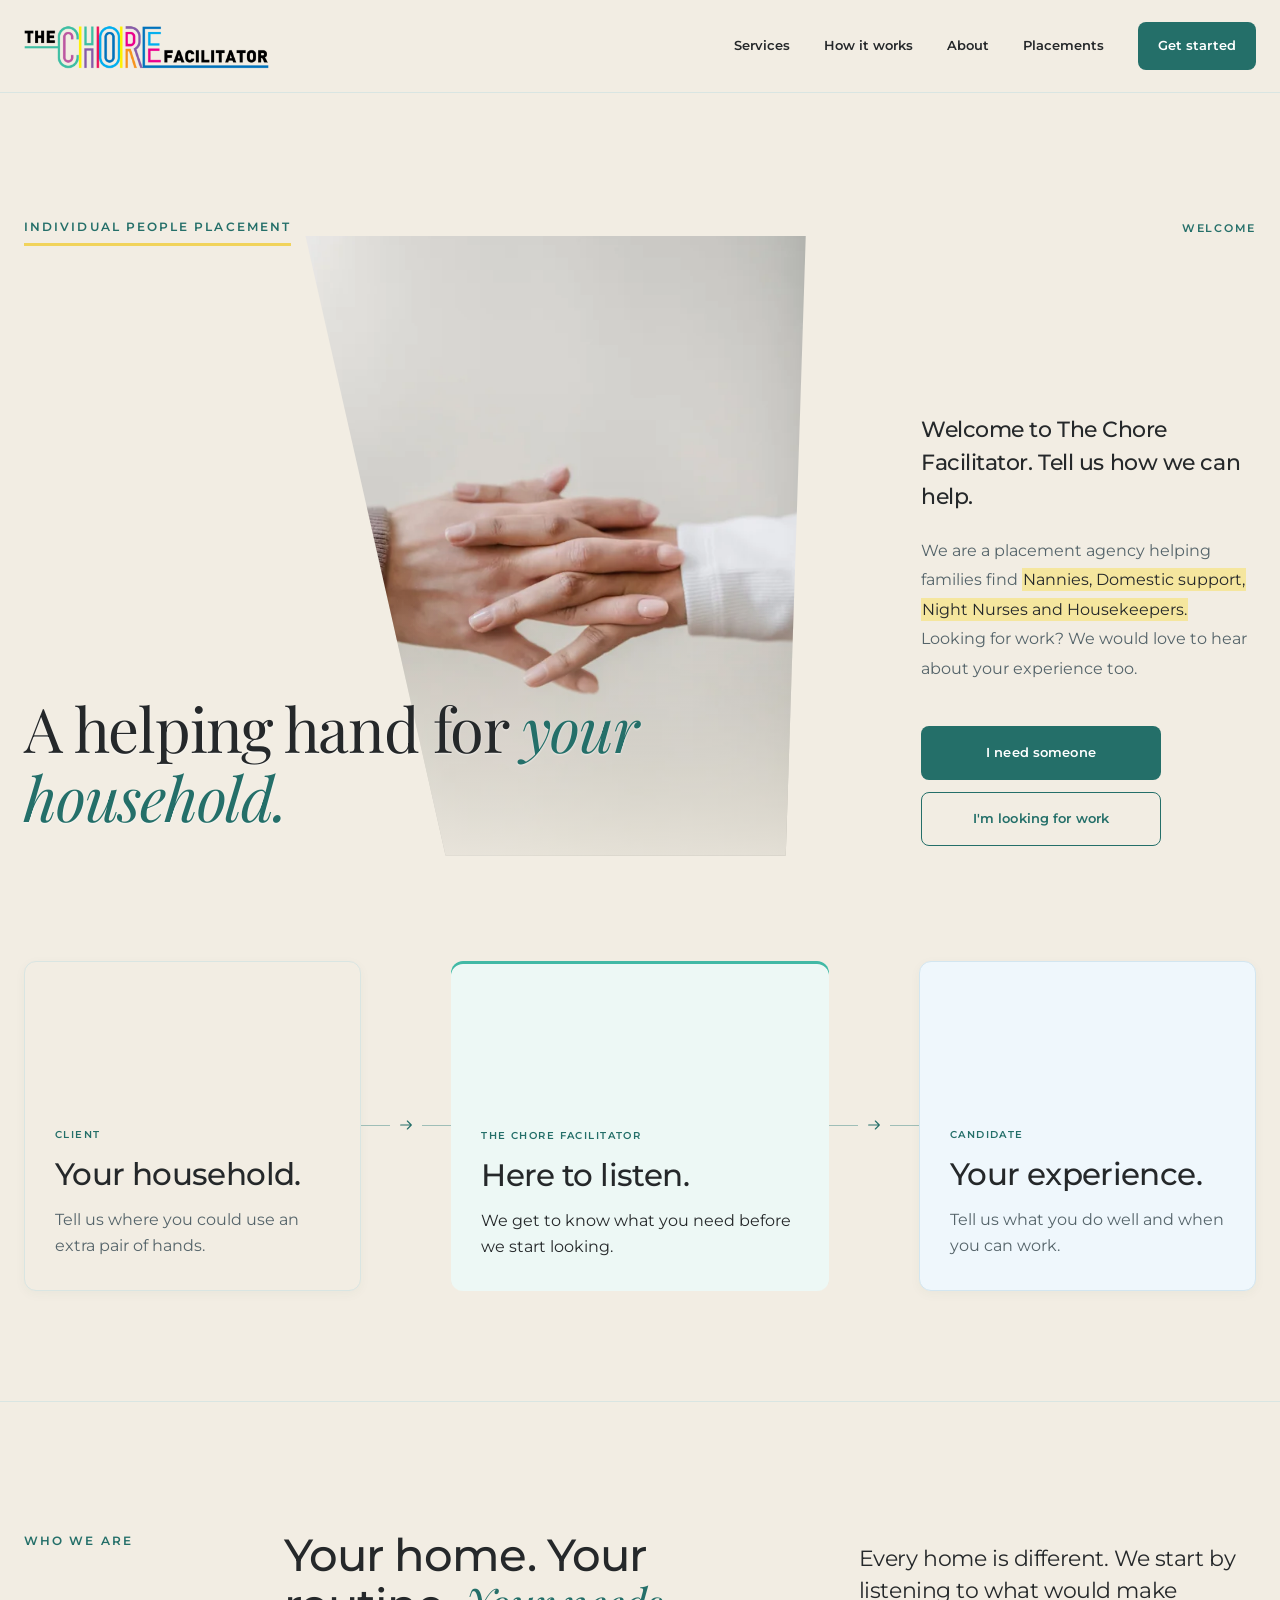
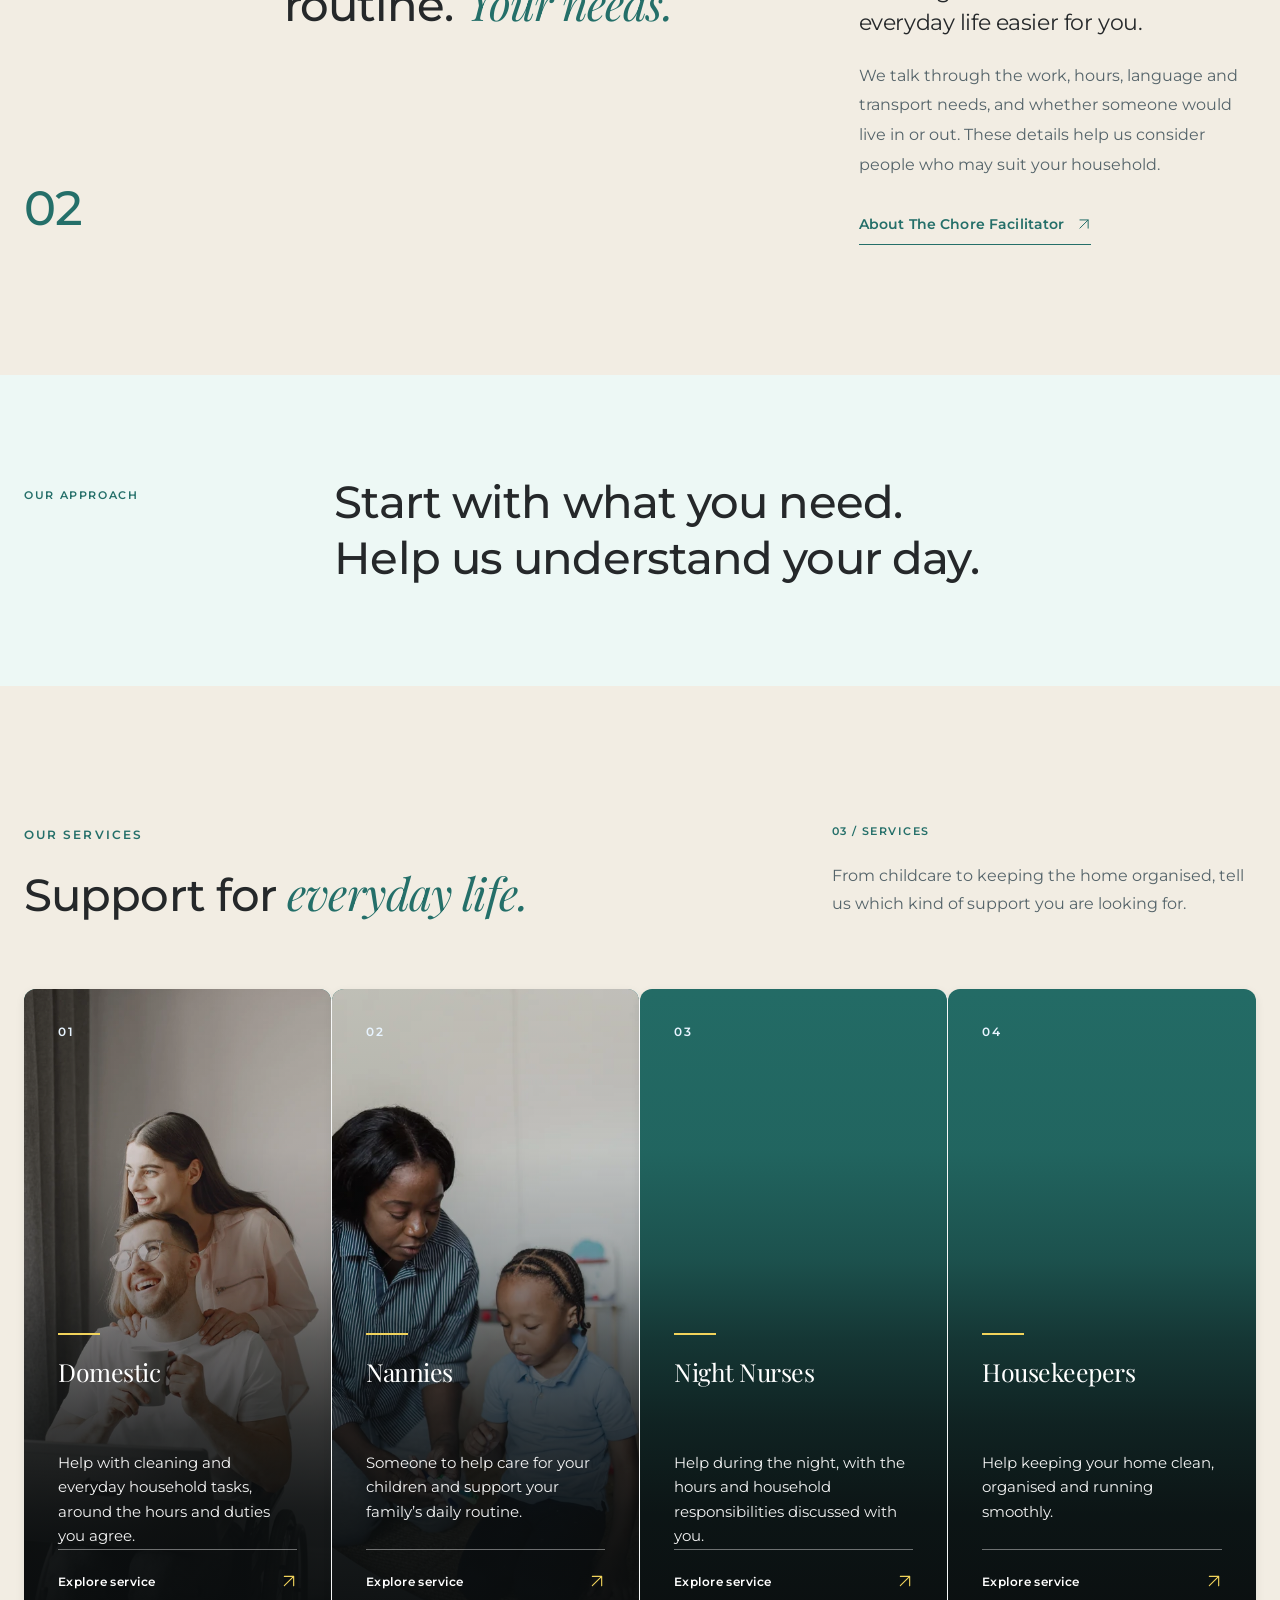
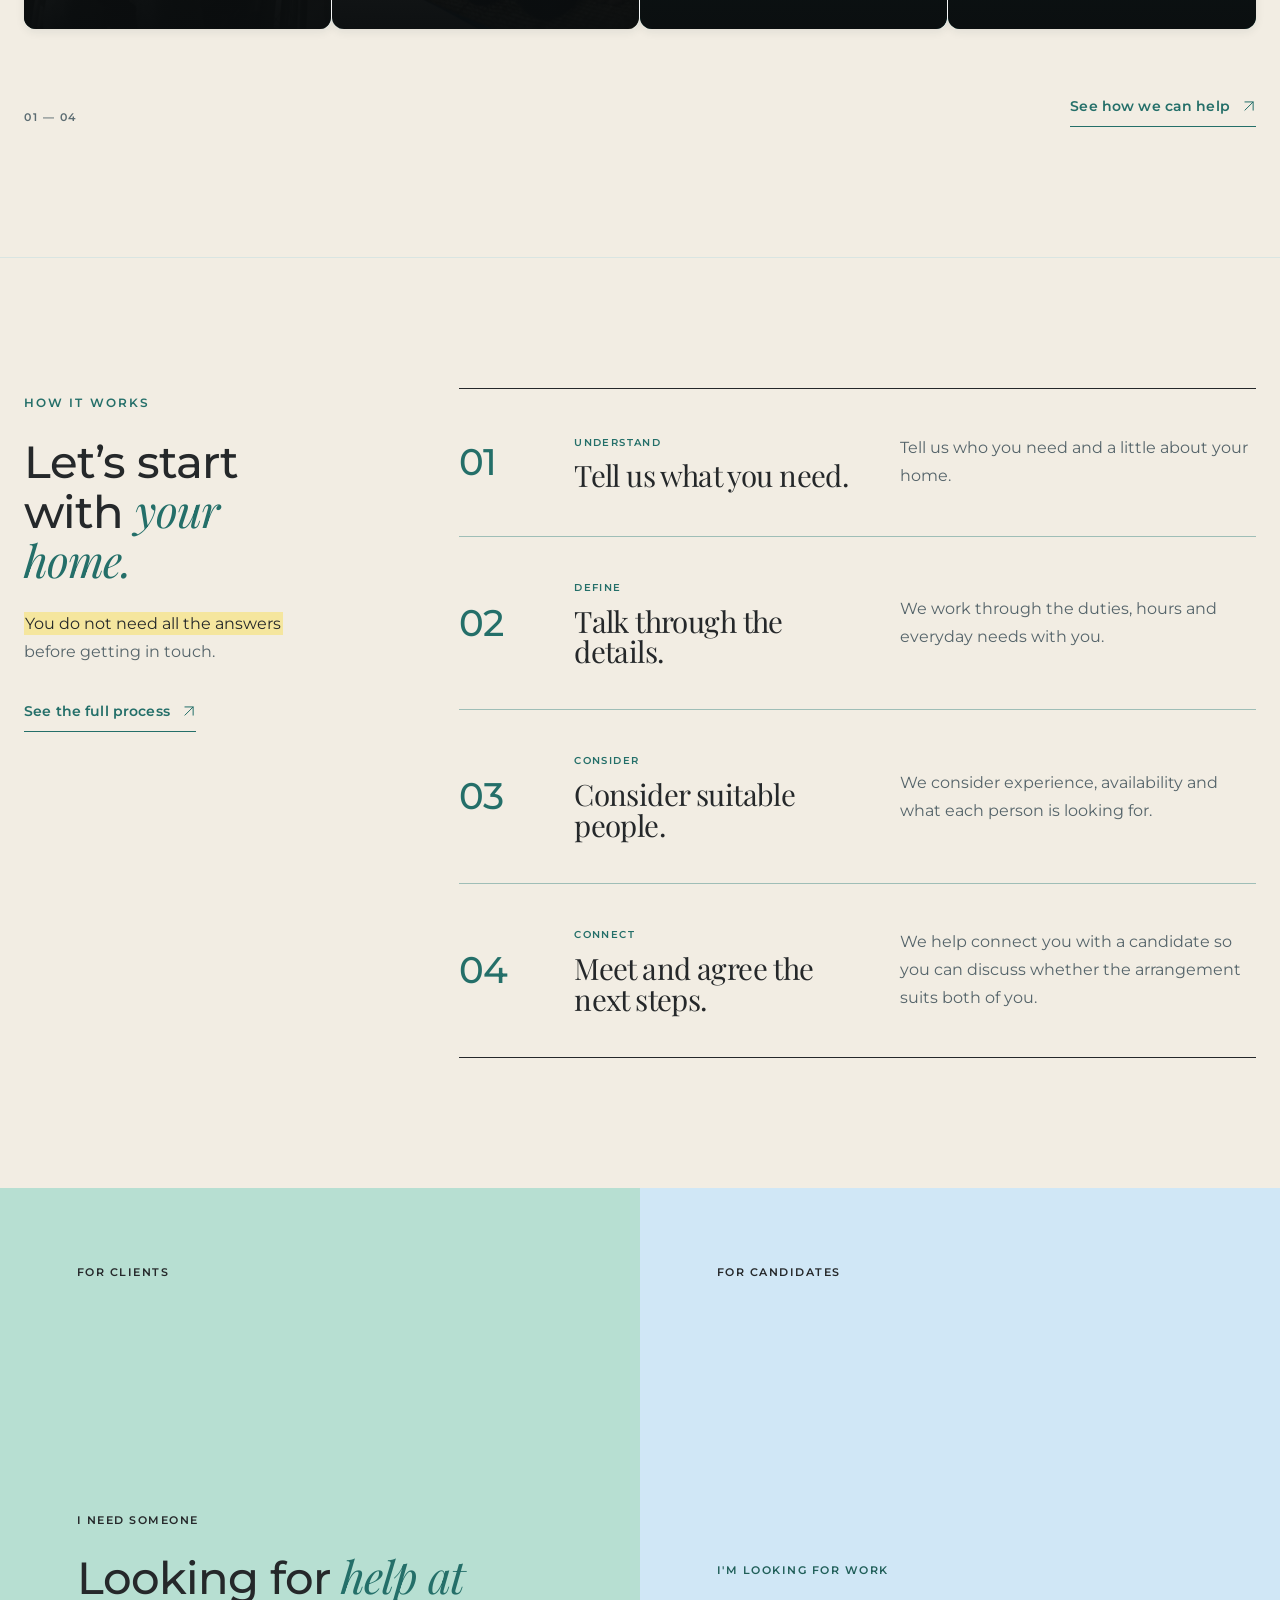
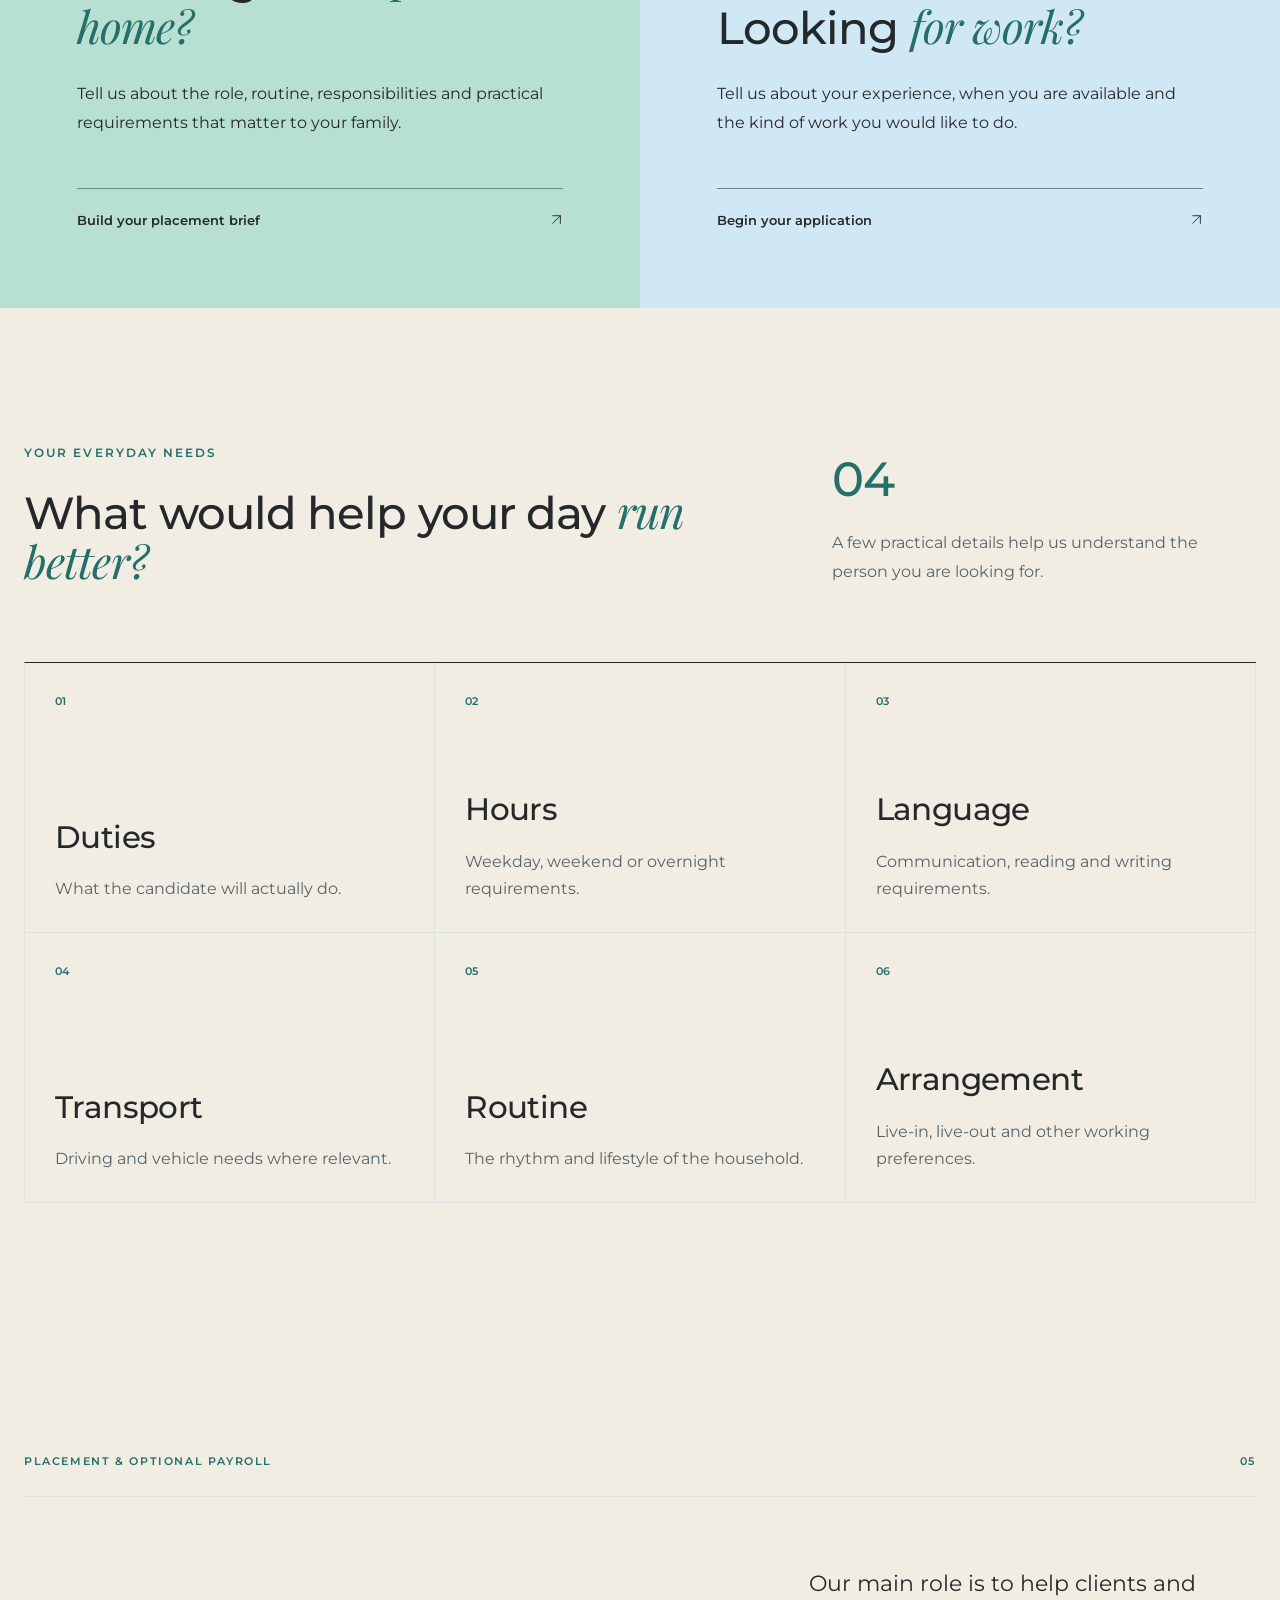
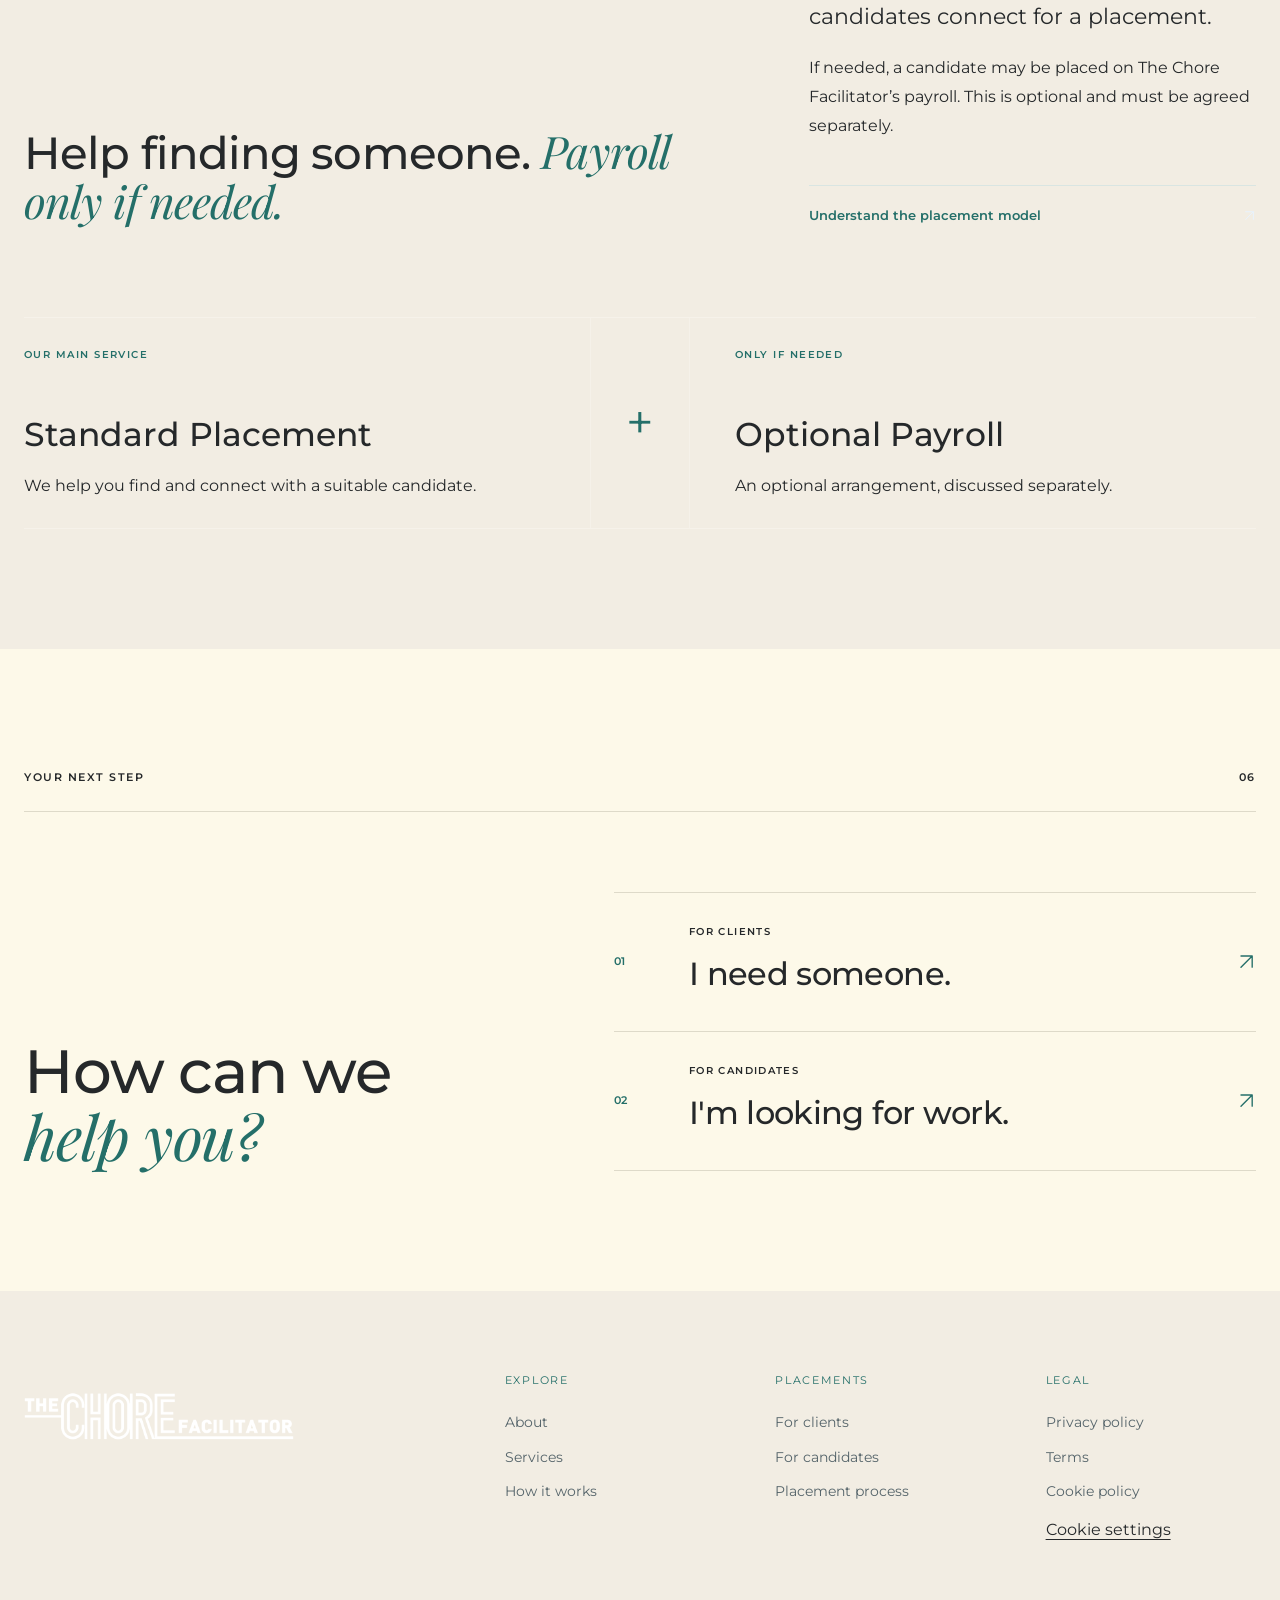
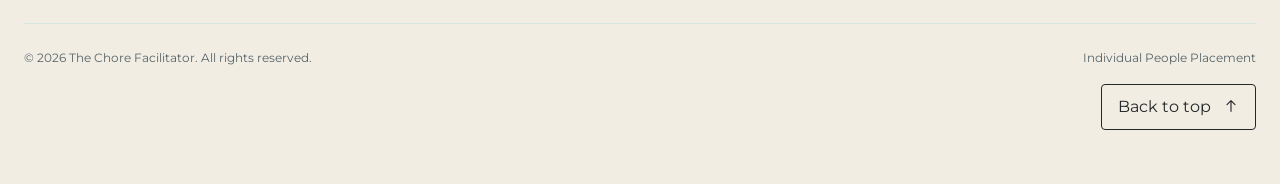
==== commit d68714ca: "Update Intersect year-end artwork" ====
--- a/index.html
+++ b/index.html
@@ -201,7 +201,7 @@
                         <p class="home-hero-lead">Welcome to The Chore Facilitator. Tell us how we can help.</p>
 
 
-                        <p>We are a placement agency helping families find Nannies, Domestic support, Night Nurses and Housekeepers. Looking for work? We would love to hear about your experience too.</p>
+                        <p>We are a placement agency helping families find <mark class="text-highlight">Nannies, Domestic support, Night Nurses and Housekeepers.</mark> Looking for work? We would love to hear about your experience too.</p>
 
 
 
@@ -777,7 +777,7 @@
                     <h2 class="editorial-heading">Let’s start with <em class="heading-accent">your home.</em></h2>
 
 
-                    <p>You do not need all the answers before getting in touch.</p>
+                    <p><mark class="text-highlight">You do not need all the answers</mark> before getting in touch.</p>
 
 
                     <a
--- a/style.css
+++ b/style.css
@@ -5285,3 +5285,27 @@
 body .editorial-heading .heading-accent { font-family:var(--font-heading); font-style:italic; font-weight:400; color:var(--heading-accent); }
 :is(.bridge-client,.about-manifesto,.apply-path,.apply-documents,.client-hero-panel,.client-health-panel,.client-after,.contact-route-dark,.contact-intro-note,.contact-close,.hiw-step-dark,.hiw-perspective-client,.placement-node-chore,.placement-route-standard,.placement-flow,.svc-close,.services-close,.services-interlude,.svc-interlude) { --heading-ink:#ffffff; --heading-accent:#f1d35b; }
 body :is(.contact-hero,.legal-hero) h1 span { font-style:italic; color:var(--heading-accent); }
+
+/* Selected phrase highlights and varied inner-page surfaces. */
+.text-highlight { background:#f5e69e; color:#25282a; padding:.12em .08em; -webkit-box-decoration-break:clone; box-decoration-break:clone; }
+body :is(section,article).surface-paper { background:#fcfaf5; }
+body :is(section,article).surface-mint { background:#e3f1e9; }
+body :is(section,article).surface-blue { background:#e5f0f7; }
+body :is(section,article).surface-yellow { background:#fbf2cc; }
+body :is(.surface-paper,.surface-mint,.surface-blue,.surface-yellow) {
+ --heading-ink:#25282a; --heading-accent:#246f69; --teal:#246f69;
+ color:#25282a;
+}
+body :is(.surface-paper,.surface-mint,.surface-blue,.surface-yellow) :is(h2,h3,p,li,label,legend) { color:#25282a; }
+body :is(.surface-paper,.surface-mint,.surface-blue,.surface-yellow) :is(.section-label,.hiw-perspective-kicker) { color:#246f69; }
+body :is(.svc-close,.client-after,.contact-close).surface-yellow :is(a,span) { color:#246f69; }
+body .hiw-perspective.surface-mint :is(a,span) { color:#246f69; }
+body :is(.surface-paper,.surface-mint,.surface-blue,.surface-yellow) .btn-primary { background:#246f69; color:white; }
+body :is(.surface-paper,.surface-mint,.surface-blue,.surface-yellow) .btn-secondary { color:#246f69; border-color:#246f69; }
+body .hiw-step:not(.hiw-step-dark):nth-child(1) { background:#fcfaf5; }
+body .hiw-step:not(.hiw-step-dark):nth-child(2) { background:#e3f1e9; }
+body .hiw-step:not(.hiw-step-dark):nth-child(3) { background:#e5f0f7; }
+/* Preserve readable copy within retained teal panels on the lighter sections. */
+body main :is(.apply-documents,.contact-intro-note,.client-health-panel,.placement-node-chore) :is(h3,p) { color:white; }
+body main .contact-close.surface-yellow strong { color:#246f69; }
+body main .hiw-perspective-client.surface-mint .hiw-mini-process p { color:#25282a; }
